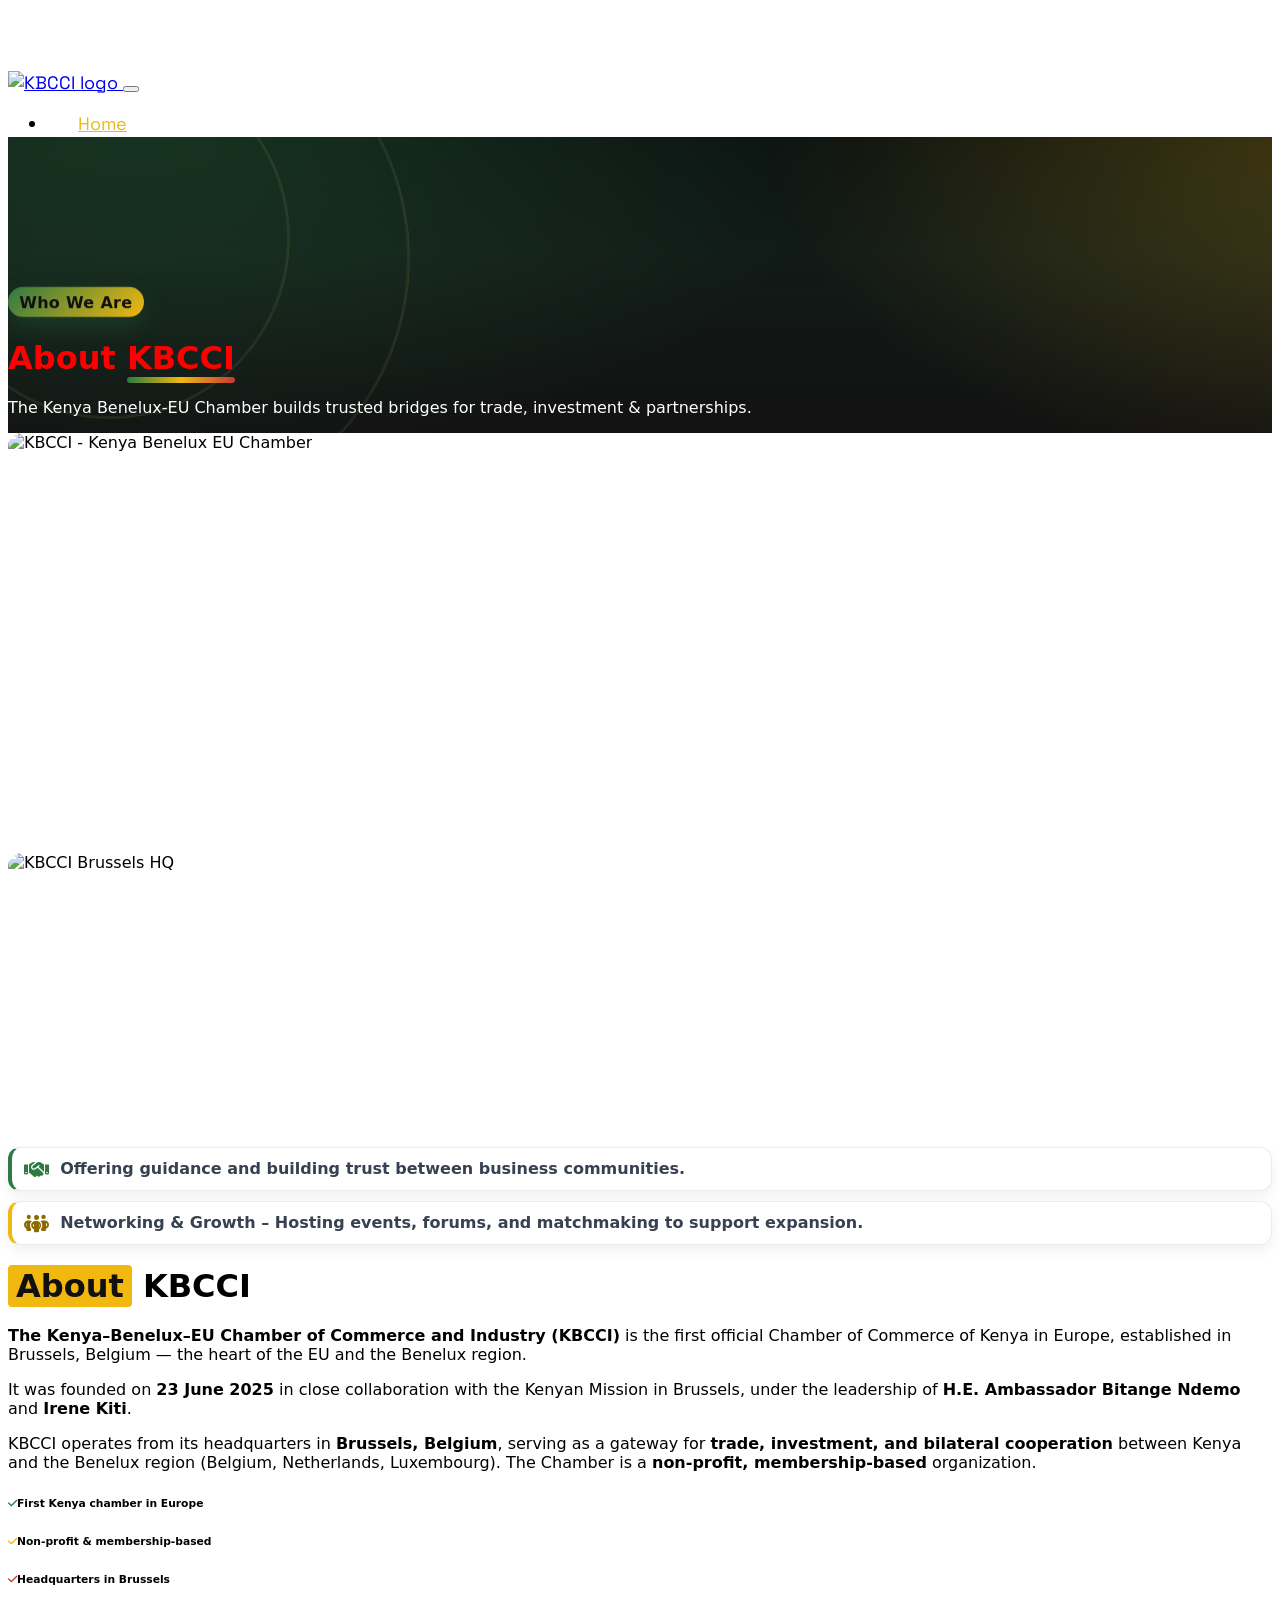
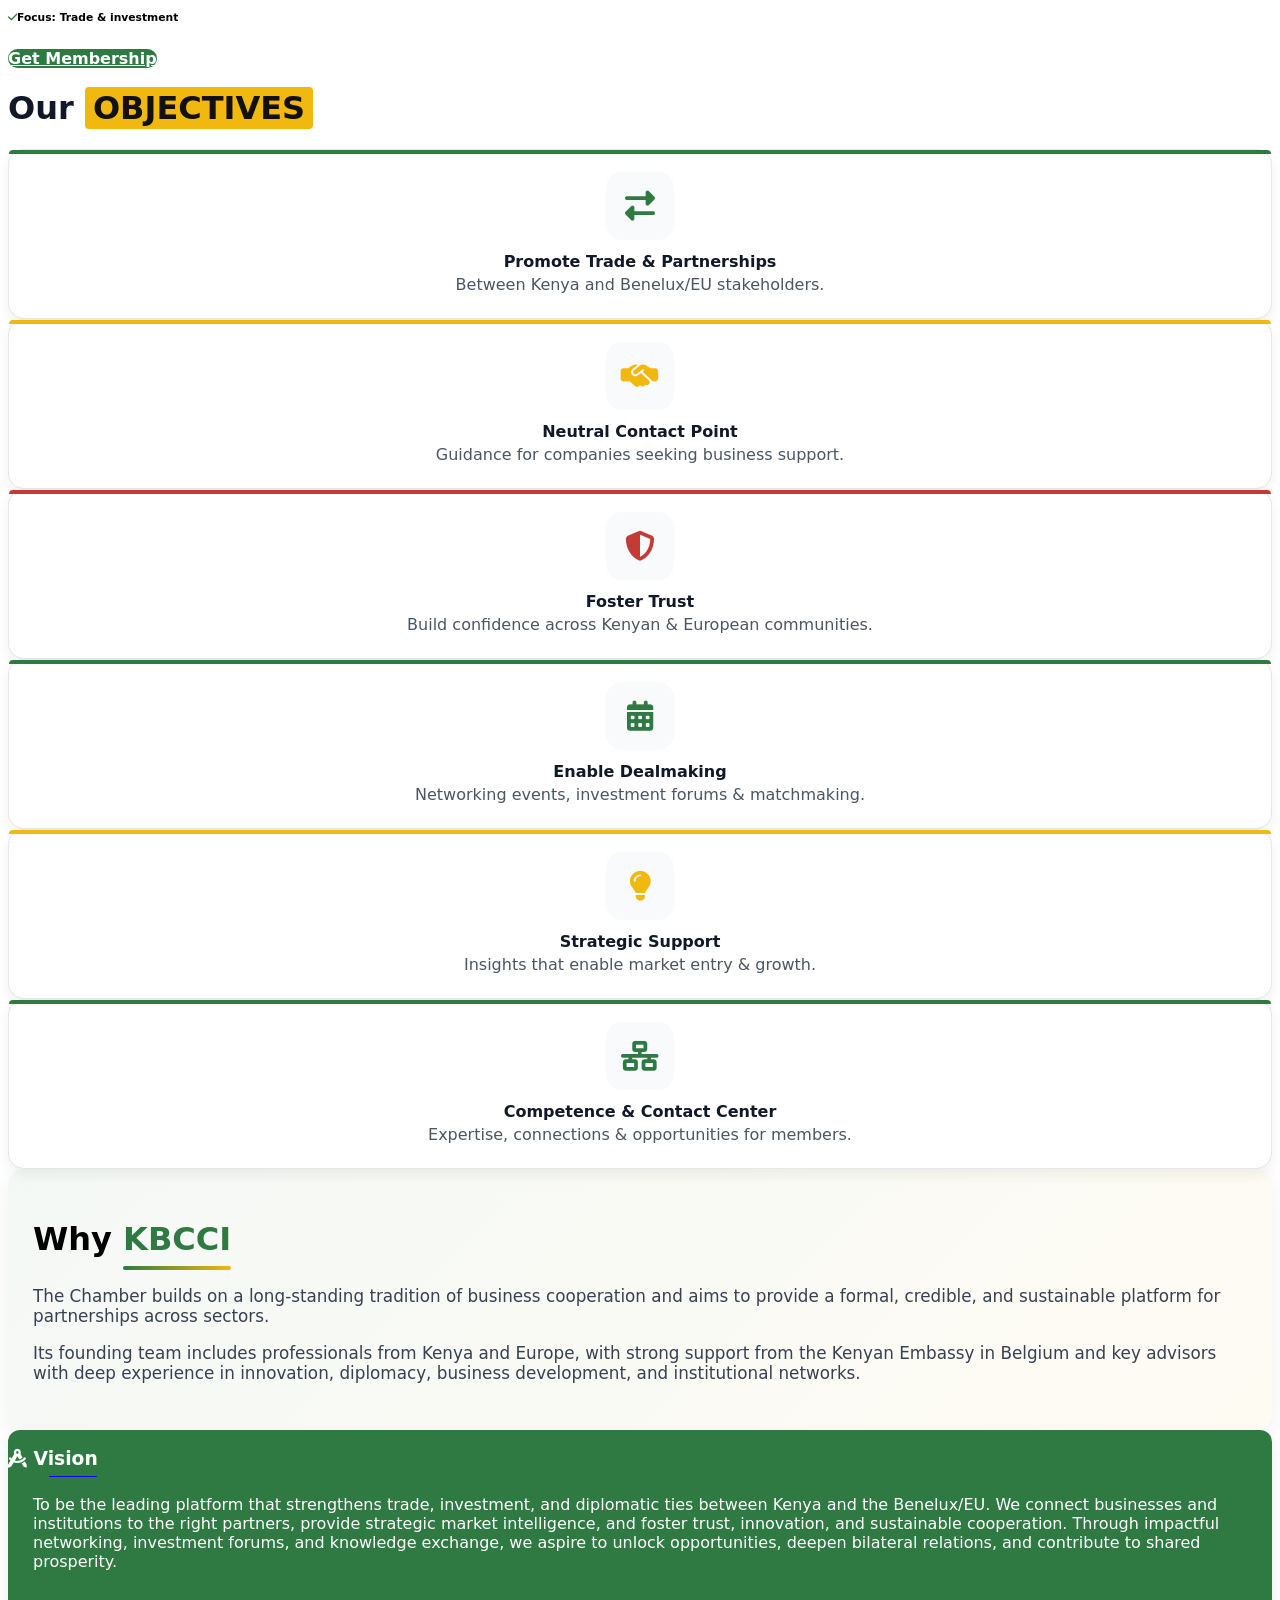
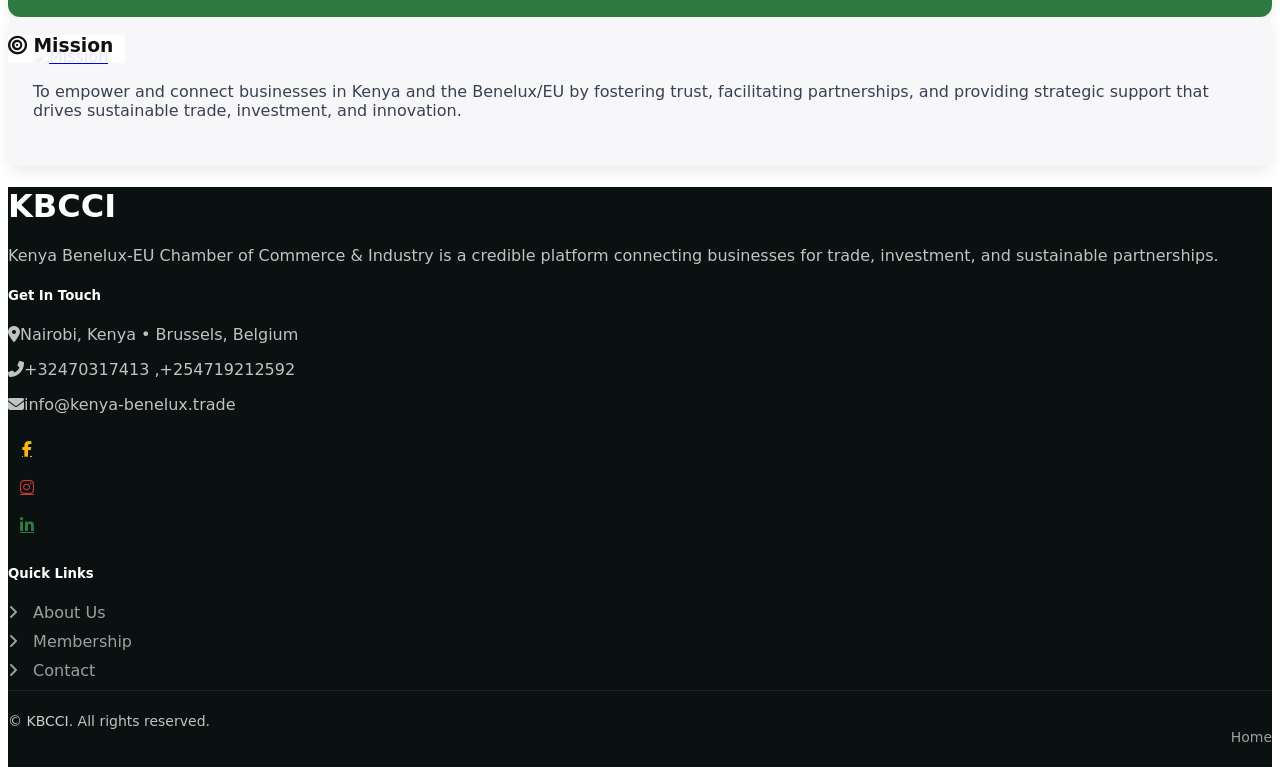
==== about.html @ 1e55bd34 "feat: adjust the images and linkedin link" ====
<!DOCTYPE html>
<html lang="en">

<head>
    <meta charset="utf-8">
<title>Kenya Benelux-EU Chamber of Commerce & Industry (KBCCI) — Connecting Kenya & Belgium for Trade, Investment & Growth</title>
    
    <meta content="width=device-width, initial-scale=1.0" name="viewport">
    <meta content="" name="keywords">
    <meta content="" name="description">

    <!-- Favicon -->
    <link href="https://fx.iguanyalabs.com/images/kbcci/logo/kbcci-logo1.png" rel="icon">

    <!-- Google Web Fonts -->
    <link rel="preconnect" href="https://fonts.googleapis.com">
    <link rel="preconnect" href="https://fonts.gstatic.com" crossorigin>
    <link href="https://fonts.googleapis.com/css2?family=Open+Sans&family=Space+Grotesk&display=swap" rel="stylesheet">

    <!-- Icon Font Stylesheet -->
    <link href="https://cdnjs.cloudflare.com/ajax/libs/font-awesome/5.10.0/css/all.min.css" rel="stylesheet">
    <link href="https://cdn.jsdelivr.net/npm/bootstrap-icons@1.4.1/font/bootstrap-icons.css" rel="stylesheet">

    <!-- Libraries Stylesheet -->
    <link href="lib/animate/animate.min.css" rel="stylesheet">
    <link href="lib/owlcarousel/assets/owl.carousel.min.css" rel="stylesheet">

    <!-- Customized Bootstrap Stylesheet -->
    <link href="css/bootstrap.min.css" rel="stylesheet">

    <!-- Template Stylesheet -->
    <link href="css/style.css" rel="stylesheet">
</head>

<body>
    <!-- Spinner Start -->
    <div id="spinner"
        class="show bg-white position-fixed translate-middle w-100 vh-100 top-50 start-50 d-flex align-items-center justify-content-center">
        <div class="spinner-grow text-primary" style="width: 3rem; height: 3rem;" role="status">
            <span class="sr-only">Loading...</span>
        </div>
    </div>
    <!-- Spinner End -->


   <!-- Navbar Start -->
<nav class="navbar navbar-expand-lg bg-white shadow-sm sticky-top">
  <div class="container">

    <!-- Logo -->
    <a class="navbar-brand" href="index.html">
      <img src="https://fx.iguanyalabs.com/images/kbcci/logo/kbcci-logo1.png" alt="KBCCI logo" class="kbcci-logo" />
    </a>

    <!-- Mobile Toggler -->
    <button 
      class="navbar-toggler ms-auto me-0" 
      type="button" 
      data-bs-toggle="collapse" 
      data-bs-target="#navbarCollapse" 
      aria-controls="navbarCollapse" 
      aria-expanded="false" 
      aria-label="Toggle navigation">
      <span class="navbar-toggler-icon"></span>
    </button>

    <!-- Nav Links -->
    <div class="collapse navbar-collapse" id="navbarCollapse">
      <ul class="navbar-nav ms-auto mb-2 mb-lg-0">
        <li class="nav-item">
          <a href="index.html" class="nav-link ">Home</a>
        </li>
        <li class="nav-item">
          <a href="about.html" class="nav-link  active ">About</a>
        </li>
        <li class="nav-item">
          <a href="membership.html" class="nav-link">Membership</a>
        </li>
       
    <li class="nav-item">
          <a href="contact.html" class="nav-link">Contact</a>
        </li>
      </ul>
    </div>
  </div>
</nav>
<!-- Navbar End -->


   <!-- Hero Start -->
<div class="container-fluid pb-5 hero-header kbcci-about-hero">
  <!-- decorative brand arcs -->
  <span class="kbcci-arc arc-1"></span>
  <span class="kbcci-arc arc-2"></span>

  <div class="container py-5">
    <div class="row g-3 align-items-center">
      <!-- Left -->
      <div class="col-lg-6 text-center text-lg-start">
        <span class="kbcci-badge animated fadeInDown">Who We Are</span>
        <h1 class="display-1 mb-2 animated slideInLeft" style="color: red;">
          About <span class="grad-underline">KBCCI</span>
        </h1>
        <p class="lead mb-0 animated fadeInUp">
          The Kenya Benelux-EU Chamber builds trusted bridges for trade, investment & partnerships.
        </p>
      </div>

      <!-- Right -->
      <div class="col-lg-6 animated slideInRight">
       
      </div>
    </div>
  </div>
</div>
<!-- Hero End -->


  <!-- About Start -->
<div class="container-fluid py-5">
  <div class="container py-5">
    <div class="row g-5">

      <!-- LEFT: image collage + two mini-cards -->
      <div class="col-lg-6">
        <div class="row about-grid">
          <!-- Tall image -->
          <div class="col-6 wow fadeIn" data-wow-delay="0.1s" data-wow-duration="0.8s">
            <div class="about-img about-img-tall" style="height:420px; border-radius:14px; overflow:hidden;">
              <img class="img-fluid" src="https://fx.iguanyalabs.com/images/kbcci/images/img10.jpeg" alt="KBCCI - Kenya Benelux EU Chamber"
                   style="width:100%; height:100%; object-fit:cover;">
            </div>
          </div>

          <!-- Logo image + two mini cards -->
          <div class="col-6 wow fadeIn" data-wow-delay="0.3s" data-wow-duration="0.8s">
            <div class="about-img" style="height:280px; border-radius:14px; overflow:hidden; margin-bottom:14px;">
              <img class="img-fluid" src="https://fx.iguanyalabs.com/images/kbcci/logo/kbcci-logo1.png" alt="KBCCI Brussels HQ"
                   style="width:100%; height:100%; object-fit:contain; background:#fff;">
            </div>

            <!-- Mini Card 1 -->
            <div class="mini-card wow fadeInUp" data-wow-delay="0.45s"
                 style="display:flex; align-items:flex-start; gap:.7rem; background:#ffffff; border:1px solid rgba(17,24,39,.08);
                        border-left:4px solid #2f7a43; border-radius:12px; padding:10px 12px; margin-bottom:10px;
                        box-shadow:0 6px 14px rgba(0,0,0,.06); transition:transform .22s ease, box-shadow .22s ease;">
              <i class="fa-solid fa-handshake" style="font-size:20px; color:#2f7a43; margin-top:2px;"></i>
              <p style="margin:0; color:#374151; font-weight:600; line-height:1.35;">
                Offering guidance and building trust between business communities.
              </p>
            </div>

            <!-- Mini Card 2 -->
            <div class="mini-card wow fadeInUp" data-wow-delay="0.55s"
                 style="display:flex; align-items:flex-start; gap:.7rem; background:#ffffff; border:1px solid rgba(17,24,39,.08);
                        border-left:4px solid #f1b810; border-radius:12px; padding:10px 12px;
                        box-shadow:0 6px 14px rgba(0,0,0,.06); transition:transform .22s ease, box-shadow .22s ease;">
              <i class="fa-solid fa-people-group" style="font-size:20px; color:#8c6a00; margin-top:2px;"></i>
              <p style="margin:0; color:#374151; font-weight:600; line-height:1.35;">
                Networking &amp; Growth – Hosting events, forums, and matchmaking to support expansion.
              </p>
            </div>

            <!-- hover lift for mini-cards -->
            <style>
              .mini-card:hover{ transform:translateY(-4px); box-shadow:0 16px 28px rgba(0,0,0,.12); }
              @media (max-width:575.98px){
                .about-img-tall{ height:360px !important; }
              }
            </style>
          </div>
        </div>
      </div>

      <!-- RIGHT: text content -->
      <div class="col-lg-6 wow fadeIn" data-wow-delay="0.5s" data-wow-duration="0.8s">
        <h1 class="mb-4" style="font-weight:800;">
          <span class="text-uppercase" style="background:#f1b810; color:#111; font-weight:800; padding:2px 8px; border-radius:4px;">About</span>
          KBCCI
        </h1>

        <p class="mb-3">
          <strong>The Kenya–Benelux–EU Chamber of Commerce and Industry (KBCCI)</strong> is the first official Chamber of Commerce of Kenya in Europe, established in Brussels, Belgium — the heart of the EU and the Benelux region.
        </p>
        <p class="mb-3">
          It was founded on <strong>23 June 2025</strong> in close collaboration with the Kenyan Mission in Brussels, under the leadership of <strong>H.E. Ambassador Bitange Ndemo</strong> and <strong>Irene Kiti</strong>.
        </p>
        <p class="mb-4">
          KBCCI operates from its headquarters in <strong>Brussels, Belgium</strong>, serving as a gateway for <strong>trade, investment, and bilateral cooperation</strong> between Kenya and the Benelux region (Belgium, Netherlands, Luxembourg). The Chamber is a <strong>non-profit, membership-based</strong> organization.
        </p>

        <!-- Checklist -->
        <div class="row g-3">
          <div class="col-sm-6">
            <h6 class="mb-3">
              <i class="fa fa-check me-2" style="color:#2f7a43;"></i>First Kenya chamber in Europe
            </h6>
            <h6 class="mb-0">
              <i class="fa fa-check me-2" style="color:#f1b810;"></i>Non-profit &amp; membership-based
            </h6>
          </div>
          <div class="col-sm-6">
            <h6 class="mb-3">
              <i class="fa fa-check me-2" style="color:#c43a34;"></i>Headquarters in Brussels
            </h6>
            <h6 class="mb-0">
              <i class="fa fa-check me-2" style="color:#2f7a43;"></i>Focus: Trade &amp; investment
            </h6>
          </div>
        </div>

        <!-- CTAs -->
        <div class="d-flex align-items-center mt-4" style="gap:.5rem;">
          <a class="btn px-4"
             style="background:#2f7a43; color:#fff; font-weight:700; border-radius:10px;"
             href="membership.html">Get Membership</a>
          
        </div>
      </div>

    </div>
  </div>
</div>
<!-- About End -->


<!-- Inline keyframe animation -->
<style>
@keyframes fadeSlideIn {
  from {opacity:0; transform:translateY(20px);}
  to {opacity:1; transform:translateY(0);}
}
</style>


   
<!-- Objectives Start -->
<div class="container-fluid py-5" style="background:#fff;">
  <div class="container py-5">
    <div class="text-center">
      <h1 class="mb-5" style="font-weight:800;color:#111827;">
        Our <span style="background:#f1b810;color:#111;padding:2px 8px;border-radius:4px;font-weight:800;text-transform:uppercase;">Objectives</span>
      </h1>
    </div>

    <div class="row g-5 align-items-stretch">

      <!-- 1 -->
      <div class="col-md-6 col-lg-4">
        <div class="obj-card" style="--accent:#2f7a43; --hover-bg:#eaf4ee; --delay:0s;">
          <div class="icon-badge"><i class="fa-solid fa-right-left"></i></div>
          <h4>Promote Trade & Partnerships</h4>
          <p>Between Kenya and Benelux/EU stakeholders.</p>
        </div>
      </div>

      <!-- 2 -->
      <div class="col-md-6 col-lg-4">
        <div class="obj-card" style="--accent:#f1b810; --hover-bg:#fff6d6; --delay:.06s;">
          <div class="icon-badge"><i class="fa-solid fa-handshake-simple"></i></div>
          <h4>Neutral Contact Point</h4>
          <p>Guidance for companies seeking business support.</p>
        </div>
      </div>

      <!-- 3 -->
      <div class="col-md-6 col-lg-4">
        <div class="obj-card" style="--accent:#c43a34; --hover-bg:#fde9e8; --delay:.12s;">
          <div class="icon-badge"><i class="fa-solid fa-shield-halved"></i></div>
          <h4>Foster Trust</h4>
          <p>Build confidence across Kenyan & European communities.</p>
        </div>
      </div>

      <!-- 4 -->
      <div class="col-md-6 col-lg-4">
        <div class="obj-card" style="--accent:#2f7a43; --hover-bg:#eaf4ee; --delay:.18s;">
          <div class="icon-badge"><i class="fa-solid fa-calendar-days"></i></div>
          <h4>Enable Dealmaking</h4>
          <p>Networking events, investment forums & matchmaking.</p>
        </div>
      </div>

      <!-- 5 -->
      <div class="col-md-6 col-lg-4">
        <div class="obj-card" style="--accent:#f1b810; --hover-bg:#fff6d6; --delay:.24s;">
          <div class="icon-badge"><i class="fa-solid fa-lightbulb"></i></div>
          <h4>Strategic Support</h4>
          <p>Insights that enable market entry & growth.</p>
        </div>
      </div>

      <!-- 6 -->
      <div class="col-md-6 col-lg-4">
        <div class="obj-card" style="--accent:#2f7a43; --hover-bg:#eaf4ee; --delay:.30s;">
          <div class="icon-badge"><i class="fa-solid fa-network-wired"></i></div>
          <h4>Competence & Contact Center</h4>
          <p>Expertise, connections & opportunities for members.</p>
        </div>
      </div>

    </div>
  </div>
</div>
<!-- Objectives End -->

<!-- Inline CSS -->
<style>
:root{ --kbcci-green:#2f7a43; --kbcci-yellow:#f1b810; --kbcci-red:#c43a34; }

.obj-card{
  position:relative; height:100%;
  background:#ffffff;
  border:1px solid rgba(17,24,39,.1);
  border-radius:16px;
  padding:22px 22px 24px;
  box-shadow:0 6px 14px rgba(0,0,0,.06);
  transition: transform .25s ease, box-shadow .25s ease, background .25s ease;
  animation: objIn .6s ease both; animation-delay: var(--delay,0s);
}

/* accent bar */
.obj-card::before{
  content:""; position:absolute; left:0; right:0; top:0; height:4px;
  background: var(--accent, var(--kbcci-green));
  border-top-left-radius:16px; border-top-right-radius:16px;
}

/* hover */
.obj-card:hover{
  transform: translateY(-6px);
  background: var(--hover-bg,#f9fafb);
  box-shadow:0 14px 28px rgba(0,0,0,.12);
}

/* icon badge */
.icon-badge{
  width:68px; height:68px; border-radius:16px; margin:0 auto 12px;
  display:flex; align-items:center; justify-content:center;
  background:#f9fafb;
  transition: transform .25s ease, background .25s ease;
}
.icon-badge i{
  font-size:30px; color: var(--accent, var(--kbcci-green));
}
.obj-card:hover .icon-badge{ transform:scale(1.1); background:#fff; }

/* text */
.obj-card h4{ font-weight:800; color:#111827; margin:.35rem 0 .25rem; text-align:center; }
.obj-card p{ color:#4b5563; margin:0; text-align:center; }

/* animations */
@keyframes objIn{ from{ opacity:0; transform: translateY(12px);} to{ opacity:1; transform:none;} }
</style>

<!-- Font Awesome -->
<link rel="stylesheet" href="https://cdnjs.cloudflare.com/ajax/libs/font-awesome/6.5.2/css/all.min.css">



   <!-- Why KBCCI / Mission • Vision • Values Start -->
<!-- Why KBCCI / Mission & Vision -->
<div class="container-fluid py-5 kbcci-services">
  <div class="container py-5">
    <div class="row g-5 align-items-center">

      <!-- LEFT: WHY KBCCI -->
      <div class="col-lg-5 wow fadeIn kbcci-why" data-wow-delay="0.1s">
        <h1 class="mb-4 about-heading">
          Why <span>KBCCI</span>
        </h1>

        <p class="about-lead mb-3">
          The Chamber builds on a long-standing tradition of business cooperation and aims to provide a formal, credible, and sustainable platform for partnerships across sectors.
        </p>
        <p class="about-lead mb-3">
          Its founding team includes professionals from Kenya and Europe, with strong support from the Kenyan Embassy in Belgium and key advisors with deep experience in innovation, diplomacy, business development, and institutional networks.
        </p>
      </div>

      <!-- RIGHT: Vision + Mission (cards keep original design/hover) -->
      <div class="col-lg-7">
        <div class="row g-0">
          <!-- Vision -->
          <div class="col-md-6 wow fadeIn" data-wow-delay="0.2s">
            <div class="service-item h-100 d-flex flex-column justify-content-center bg-primary">
              <a href="#!" class="service-img position-relative mb-4">
                <img class="img-fluid w-100" src="img/Port of Antwerp cranes aerial.jpeg" alt="Vision">
                <h3><i class="fa-solid fa-compass-drafting me-1"></i> Vision</h3>
              </a>
              <p class="mb-0">
                To be the leading platform that strengthens trade, investment, and diplomatic ties between Kenya and the Benelux/EU. 
                We connect businesses and institutions to the right partners, provide strategic market intelligence, and foster trust, innovation, and sustainable cooperation. 
                Through impactful networking, investment forums, and knowledge exchange, we aspire to unlock opportunities, deepen bilateral relations, and contribute to shared prosperity.
              </p>
            </div>
          </div>

          <!-- Mission -->
          <div class="col-md-6 wow fadeIn" data-wow-delay="0.4s">
            <div class="service-item h-100 d-flex flex-column justify-content-center bg-light">
              <a href="#!" class="service-img position-relative mb-4">
                <img class="img-fluid w-100" src="img/Port of Mombasa containers.jpeg" alt="Mission">
                <h3><i class="fa-solid fa-bullseye me-1"></i> Mission</h3>
              </a>
              <p class="mb-0">
                To empower and connect businesses in Kenya and the Benelux/EU by fostering trust, facilitating partnerships, and providing strategic support that drives sustainable trade, investment, and innovation.
              </p>
            </div>
          </div>
        </div>
      </div>

    </div>
  </div>
</div>

<!-- Why KBCCI / Mission • Vision • Values End -->


<!-- Footer Start -->
<div class="container-fluid footer pt-5 kbcci-footer"
     style="background:#0b1110; color:rgba(255,255,255,.75);">
  <div class="container py-5">
    <div class="row g-5 align-items-start">
      <!-- Brand / About -->
      <div class="col-md-6 col-lg-4 wow fadeIn" data-wow-delay="0.1s">
        <a href="index.html" class="d-inline-block mb-3 align-middle" style="text-decoration:none;">
          <h1 class="m-0 lh-1" style="color:#fff;">KBCCI</h1>
        </a>
        <p class="mb-0">
          Kenya Benelux-EU Chamber of Commerce & Industry is a credible platform connecting
          businesses for trade, investment, and sustainable partnerships.
        </p>
      </div>

      <!-- Get in touch -->
      <div class="col-md-6 col-lg-4 wow fadeIn" data-wow-delay="0.25s">
        <h5 class="mb-4 kbcci-foot-heading" style="color:#fff;">Get In Touch</h5>
        <p class="mb-2"><i class="fa fa-map-marker-alt me-3"></i>Nairobi, Kenya • Brussels, Belgium</p>
        <p class="mb-2"><i class="fa fa-phone-alt me-3"></i>+32470317413 ,+254719212592</p>
        <p class="mb-0"><i class="fa fa-envelope me-3"></i>info@kenya-benelux.trade</p>


        <div class="d-flex pt-3">
          <a class="btn btn-outline-primary btn-square border-2 me-2"
             href="https://www.facebook.com/profile.php?id=61580810310268"
             aria-label="Facebook" target="_blank" rel="noopener"
             style="border-color:rgba(241,184,16,.6);color:#f1b810;">
            <i class="fab fa-facebook-f"></i>
          </a>
          <a class="btn btn-outline-primary btn-square border-2 me-2"
             href="https://www.instagram.com/kenyabeneluxtrade/"
             aria-label="Instagram" target="_blank" rel="noopener"
             style="border-color:rgba(196,58,52,.6);color:#c43a34;">
            <i class="fab fa-instagram"></i>
          </a>
          <a class="btn btn-outline-primary btn-square border-2 me-2"
             href="https://www.linkedin.com/company/111980159/admin/dashboard/"
             aria-label="LinkedIn" target="_blank" rel="noopener"
             style="border-color:rgba(47,122,67,.6);color:#2f7a43;">
            <i class="fab fa-linkedin-in"></i>
          </a>
        </div>
      </div>

      <!-- Quick links -->
      <div class="col-md-12 col-lg-4 wow fadeIn" data-wow-delay="0.4s">
        <h5 class="mb-4 kbcci-foot-heading" style="color:#fff;">Quick Links</h5>
        <div class="d-grid" style="grid-template-columns: repeat(2,minmax(0,1fr)); gap:.25rem .75rem;">
          <a class="btn btn-link p-0 text-start"
             href="about.html"
             style="color:rgba(255,255,255,.6);text-decoration:none;">
             About Us
          </a>
          <a class="btn btn-link p-0 text-start"
             href="membership.html"
             style="color:rgba(255,255,255,.6);text-decoration:none;">
             Membership
          </a>
          <a class="btn btn-link p-0 text-start"
             href="contact.html"
             style="color:rgba(255,255,255,.6);text-decoration:none;">
             Contact
          </a>
        </div>
      </div>
    </div>
  </div>

  <!-- Bottom bar -->
  <div class="container wow fadeIn" data-wow-delay="0.1s">
    <div class="copyright" style="padding:22px 0;border-top:1px solid rgba(255,255,255,.08);font-size:14px;">
      <div class="row align-items-center">
        <div class="col-md-6 text-center text-md-start mb-3 mb-md-0">
          &copy; <a class="border-bottom" href="index.html" style="color:rgba(255,255,255,.8);text-decoration:none;border-color:rgba(241,184,16,.65);">KBCCI</a>.
          All rights reserved.
        </div>
        <div class="col-md-6 text-center text-md-end">
          <div class="footer-menu" style="display:flex;gap:12px;justify-content:center;justify-content: end;">
            <a href="index.html" style="color:rgba(255,255,255,.6);text-decoration:none;">Home</a>
          </div>
        </div>
      </div>
    </div>
  </div>
</div>
<!-- Footer End -->



    <!-- Back to Top (KBCCI Inline) -->
<a href="#!" id="backToTop" aria-label="Back to top" title="Back to top"
   style="
     position:fixed; right:18px; bottom:18px;
     width:54px; height:54px;
     border-radius:14px;
     display:flex; align-items:center; justify-content:center;
     background:linear-gradient(135deg,#2f7a43,#f1b810);
     color:#0b1110; text-decoration:none;
     box-shadow:0 12px 30px rgba(47,122,67,.35);
     z-index:1030;
     opacity:0; transform:translateY(12px) scale(.9);
     pointer-events:none;
     transition:opacity .25s ease, transform .25s ease, box-shadow .25s ease, filter .25s ease;
   ">
  <i class="bi bi-arrow-up" style="font-size:22px; line-height:1;"></i>
</a>

<script>
(function(){
  var btn = document.getElementById('backToTop');
  if(!btn) return;

  function onScroll(){
    if(window.scrollY > 300){
      btn.style.opacity = '1';
      btn.style.transform = 'translateY(0) scale(1)';
      btn.style.pointerEvents = 'auto';
      btn.style.animation = 'pulse 1.8s ease-in-out infinite';
    } else {
      btn.style.opacity = '0';
      btn.style.transform = 'translateY(12px) scale(.9)';
      btn.style.pointerEvents = 'none';
      btn.style.animation = 'none';
    }
  }

  // Pulse keyframes via JS injection
  var style = document.createElement('style');
  style.innerHTML = `
    @keyframes pulse {
      0%,100% { filter:none; }
      50% { filter:brightness(1.08); }
    }
  `;
  document.head.appendChild(style);

  window.addEventListener('scroll', onScroll, { passive:true });
  onScroll();

  btn.addEventListener('click', function(e){
    e.preventDefault();
    window.scrollTo({ top:0, behavior:'smooth' });
  });
})();
</script>



    <!-- JavaScript Libraries -->
    <script src="https://ajax.googleapis.com/ajax/libs/jquery/3.6.1/jquery.min.js"></script>
    <script src="https://cdn.jsdelivr.net/npm/bootstrap@5.0.0/dist/js/bootstrap.bundle.min.js"></script>
    <script src="lib/wow/wow.min.js"></script>
    <script src="lib/easing/easing.min.js"></script>
    <script src="lib/waypoints/waypoints.min.js"></script>
    <script src="lib/owlcarousel/owl.carousel.min.js"></script>

    <!-- Javascript -->
    <script src="js/main.js"></script>
</body>

</html>
---- css/style.css ----
/********** Template CSS **********/

/*** Spinner ***/
#spinner {
  opacity: 0;
  visibility: hidden;
  transition:
    opacity 0.5s ease-out,
    visibility 0s linear 0.5s;
  z-index: 99999;
}

#spinner.show {
  transition:
    opacity 0.5s ease-out,
    visibility 0s linear 0s;
  visibility: visible;
  opacity: 1;
}

.back-to-top {
  position: fixed;
  display: none;
  right: 45px;
  bottom: 45px;
  z-index: 99;
}

/*** Button ***/
.btn {
  transition: 0.5s;
}

.btn-square {
  width: 38px;
  height: 38px;
}

.btn-sm-square {
  width: 32px;
  height: 32px;
}

.btn-lg-square {
  width: 48px;
  height: 48px;
}

.btn-square,
.btn-sm-square,
.btn-lg-square {
  padding: 0;
  display: flex;
  align-items: center;
  justify-content: center;
  font-weight: normal;
}

/*** Navbar ***/
.sticky-top {
  top: -150px;
  transition: 0.5s;
}

.navbar {
  padding: 15px 0;
  font-family: "Space Grotesk", sans-serif;
  font-size: 18px;
}

.navbar .navbar-nav .nav-link {
  margin-left: 30px;
  padding: 0;
  outline: none;
  color: #f1b810;
}

.navbar .navbar-nav .nav-link:hover,
.navbar .navbar-nav .nav-link.active {
  color: #2f7a43;
}

.navbar .dropdown-toggle::after {
  border: none;
  content: "\f107";
  font-family: "Font Awesome 5 Free";
  font-weight: 900;
  vertical-align: middle;
  margin-left: 8px;
}

.navbar .dropdown-menu .dropdown-item:hover,
.navbar .dropdown-menu .dropdown-item.active {
  color: var(--bs-white);
  background: var(--bs-primary);
}

@media (max-width: 991.98px) {
  .navbar .navbar-nav .nav-link {
    margin-left: 0;
    padding: 10px 0;
  }
}

@media (min-width: 992px) {
  .navbar .nav-item .dropdown-menu {
    display: block;
    border: none;
    margin-top: 0;
    top: 150%;
    opacity: 0;
    visibility: hidden;
    transition: 0.5s;
  }

  .navbar .nav-item:hover .dropdown-menu {
    top: 100%;
    visibility: visible;
    transition: 0.5s;
    opacity: 1;
  }
}

/* ===== Brand tokens from logo ===== */
:root {
  --kbcci-black: #17191c;
  --kbcci-red: #c43a34;
  --kbcci-green: #2f7a43;
  --kbcci-yellow: #f1b810;
  --white: #ffffff;
  --ink: #0f172a;
}

html,
body {
  font-family:
    "Montserrat",
    system-ui,
    -apple-system,
    Segoe UI,
    Roboto,
    Arial,
    sans-serif;
}

/* quick brand text helpers */
.t-primary {
  color: #c43a34;
} /* keep Bootstrap primary feel if used */
.t-yellow {
  color: var(--kbcci-yellow);
}
.t-green {
  color: var(--kbcci-green);
}
.t-red {
  color: var(--kbcci-red);
}

/* ===== Hero base (layout preserved) ===== */
.hero-header {
  margin-top: -100px;
  padding-top: 150px;
  background: url(../img/hero-bg.jpg) top center no-repeat;
  background-size: cover;
  position: relative;
  overflow: hidden;
}

/* Theme: brand wash */
.hero--kbcci {
  background:
    radial-gradient(
      70% 55% at 15% 10%,
      rgba(241, 184, 16, 0.15),
      transparent 60%
    ),
    radial-gradient(
      60% 60% at 80% 25%,
      rgba(196, 58, 52, 0.12),
      transparent 60%
    ),
    radial-gradient(
      65% 60% at 70% 80%,
      rgba(47, 122, 67, 0.12),
      transparent 60%
    ),
    var(--kbcci-black) !important;
  background-image: none !important;
}
.hero--kbcci::after {
  content: "";
  position: absolute;
  inset: 0;
  pointer-events: none;
  background: linear-gradient(180deg, rgba(0, 0, 0, 0.14), rgba(0, 0, 0, 0.1));
  z-index: 0;
}

/* Logo lockup */
.kbcci-lockup {
  display: flex;
  align-items: center;
  gap: 12px;
  margin-bottom: 8px;
  color: #e6e9ee;
}
.kbcci-logo {
  width: 120px;
  height: auto;
}
.kbcci-name {
  font-weight: 600;
  font-size: 1rem;
  opacity: 0.9;
}

/* Brand arc with nodes (subtle, behind content) */
.kbcci-arc {
  position: absolute;
  left: -120px;
  top: -80px;
  width: 560px;
  height: 560px;
  z-index: 0;
  opacity: 0.25;
}
.kbcci-arc::before {
  content: "";
  position: absolute;
  inset: 0;
  border: 2px solid rgba(255, 255, 255, 0.18);
  border-radius: 50%;
  transform: rotate(18deg);
}
.node {
  position: absolute;
  width: 22px;
  height: 22px;
  border-radius: 6px;
  transform: rotate(30deg);
  box-shadow: 0 4px 16px rgba(0, 0, 0, 0.2);
}
.node--red {
  background: var(--kbcci-red);
  top: 18%;
  left: 36%;
  animation: floatN 8s ease-in-out infinite;
}
.node--green {
  background: var(--kbcci-green);
  top: 58%;
  left: 14%;
  animation: floatN 10s ease-in-out infinite 0.2s;
}
.node--yellow {
  background: var(--kbcci-yellow);
  top: 8%;
  left: 68%;
  animation: floatN 12s ease-in-out infinite 0.4s;
}
@keyframes floatN {
  0% {
    transform: translateY(0) rotate(30deg);
  }
  100% {
    transform: translateY(-10px) rotate(36deg);
  }
}

/* Headline + sub */
.kbcci-title {
  letter-spacing: -0.02em;
  line-height: 1.05;
  color: #fff;
}
.kbcci-sub {
  color: #e8ecf3;
  max-width: 54ch;
  margin-bottom: 14px;
}

/* CTAs */
.btn-cta {
  display: inline-flex;
  align-items: center;
  gap: 0.55rem;
  padding: 12px 16px;
  border-radius: 14px;
  font-weight: 700;
  text-decoration: none;
  transition:
    transform 0.18s ease,
    box-shadow 0.18s ease,
    background 0.18s ease,
    color 0.18s ease;
}
.btn-cta--primary {
  background: linear-gradient(90deg, var(--kbcci-green), var(--kbcci-yellow));
  color: #19212b;
  border: 0;
  box-shadow: 0 12px 28px rgba(47, 122, 67, 0.28);
}
.btn-cta--primary:hover {
  transform: translateY(-2px);
  box-shadow: 0 16px 34px rgba(47, 122, 67, 0.34);
}
.btn-cta--ghost {
  background: rgba(255, 255, 255, 0.06);
  color: #fff;
  border: 1px solid rgba(255, 255, 255, 0.5);
  backdrop-filter: blur(4px);
}
.btn-cta--ghost:hover {
  transform: translateY(-2px);
  box-shadow: 0 12px 24px rgba(0, 0, 0, 0.18);
}

/* ===== Carousel (kept tight) ===== */
.hero-header .header-carousel {
  padding: 0 !important;
  z-index: 1;
}
.hero-header .header-carousel::before {
  content: none !important;
}
.hero-header .header-carousel .item {
  position: relative;
  overflow: hidden;
  border-radius: 14px;
}
.hero-header .header-carousel .item img {
  display: block;
  width: 100%;
  height: 600px;
  border-radius: 14px;
  object-fit: cover;
}
.hero-header .header-carousel .item::after {
  content: "";
  position: absolute;
  inset: 0;
  background: linear-gradient(180deg, rgba(0, 0, 0, 0.18), rgba(0, 0, 0, 0.55));
  z-index: 1;
  pointer-events: none;
}
/* Caption */
.hero-header .header-carousel .caption {
  position: absolute;
  left: 50%;
  top: 50%;
  transform: translate(-50%, calc(-50% + 8px));
  width: min(92%, 680px);
  text-align: center;
  color: #fff;
  padding: 16px 18px;
  border-radius: 14px;
  background: rgba(23, 25, 28, 0.5);
  border: 1px solid rgba(255, 255, 255, 0.22);
  backdrop-filter: blur(8px);
  line-height: 1.3;
  opacity: 0;
  z-index: 2;
  transition:
    opacity 0.45s ease,
    transform 0.45s ease;
}
.hero-header .header-carousel .owl-item.active .caption {
  opacity: 1;
  transform: translate(-50%, -50%);
  transition-delay: 0.1s;
}
.hero-header .header-carousel .caption .kicker {
  display: inline-block;
  font-size: 0.82rem;
  font-weight: 600;
  opacity: 0.95;
  margin-bottom: 6px;
}
.hero-header .header-carousel .caption .title {
  font-size: clamp(1.05rem, 2.6vw, 1.45rem);
  font-weight: 800;
  margin: 0 0 6px;
}
.hero-header .header-carousel .caption .meta {
  font-size: clamp(0.92rem, 1.6vw, 1rem);
  opacity: 0.95;
  margin: 0;
}
.hero-header .header-carousel .caption .btn-mini {
  display: inline-block;
  margin-top: 10px;
  padding: 10px 12px;
  font-size: 0.86rem;
  font-weight: 700;
  color: #0f172a;
  text-decoration: none;
  border-radius: 10px;
  background: linear-gradient(90deg, var(--kbcci-green), var(--kbcci-yellow));
  box-shadow: 0 8px 18px rgba(0, 0, 0, 0.18);
}
.hero-header .header-carousel .caption .btn-mini:hover {
  transform: translateY(-1px);
}

/* Dots */
.hero-header .owl-dots {
  position: absolute;
  top: 50%;
  right: 12px;
  transform: translateY(-50%);
  display: flex;
  flex-direction: column;
  gap: 8px;
}
.hero-header .owl-dot {
  width: 10px;
  height: 10px;
  border-radius: 999px;
  border: 2px solid #fff;
  background: transparent;
}
.hero-header .owl-dot.active {
  background: #fff;
  height: 18px;
}

/* Reveal */
.fade-up {
  opacity: 0;
  transform: translateY(10px);
  transition:
    opacity 0.5s ease,
    transform 0.5s ease;
}
.fade-up.in {
  opacity: 1;
  transform: none;
}

/* Feature pills */
.feature-pill {
  padding: 10px 14px;
  border-radius: 999px;
  background: rgba(255, 255, 255, 0.9);
  border: 1px solid rgba(17, 24, 39, 0.08);
  box-shadow: 0 10px 28px rgba(17, 24, 39, 0.08);
}

/* Headline last-word fade swap */
.swap-words {
  display: inline-block;
  background: linear-gradient(
    90deg,
    var(--kbcci-green),
    var(--kbcci-yellow) 60%,
    var(--kbcci-red)
  );
  -webkit-background-clip: text;
  background-clip: text;
  color: transparent;
  font-weight: 800;
  white-space: nowrap;
  transition:
    opacity 0.35s ease,
    transform 0.35s ease;
  opacity: 1;
  transform: translateY(0);
}
.swap-words.is-out {
  opacity: 0;
  transform: translateY(6px);
}

/* Responsive */
@media (max-width: 575.98px) {
  .hero-header {
    padding-top: 120px;
  }
  .kbcci-name {
    display: none;
  } /* keep things clean on small screens */
  .hero-header .header-carousel .caption {
    width: min(94%, 520px);
    padding: 12px 14px;
  }
}

/* ===== KBCCI palette ===== */
:root {
  --kbcci-red: #c43a34;
  --kbcci-green: #2f7a43;
  --kbcci-yellow: #f1b810;
  --ink: #111827;
}
/* ===== KBCCI palette ===== */
:root {
  --kbcci-red: #c43a34;
  --kbcci-green: #2f7a43;
  --kbcci-yellow: #f1b810;
  --ink: #111827;
}

/* Section background (keeps layout) */
.about-section {
  background: #f9fafb;
}

/* Heading underline animation */
.about-heading {
  font-weight: 800;
  line-height: 1.1;
}
.about-heading span {
  position: relative;
  display: inline-block;
  padding-bottom: 6px;
}
.about-heading span::after {
  content: "";
  position: absolute;
  left: 0;
  bottom: 0;
  height: 4px;
  width: 100%;
  border-radius: 2px;
  background: linear-gradient(
    90deg,
    var(--kbcci-green),
    var(--kbcci-yellow),
    var(--kbcci-red)
  );
  transform-origin: left;
  transform: scaleX(0);
  animation: aboutUnderline 0.8s ease forwards 0.2s;
}
@keyframes aboutUnderline {
  to {
    transform: scaleX(1);
  }
}
.about-lead {
  color: #4b5563;
}

/* Image cards (no layout change; just polish) */
.about-img-card {
  position: relative;
  border-radius: 14px;
  overflow: hidden;
  height: 260px;
  box-shadow: 0 10px 24px rgba(0, 0, 0, 0.1);
}
.about-img-card img {
  width: 100%;
  height: 100%;
  object-fit: cover;
  transition: transform 0.5s ease;
}
.about-img-card:hover img {
  transform: scale(1.05);
}

/* Make the second image taller only */
.about-img-card.about-img-tall {
  height: 340px;
}

/* Branded ribbon replacing old blue bar */
.about-ribbon {
  height: calc(100% - 340px - 0.75rem); /* subtract tall image height + gap */
  min-height: 78px;
  display: flex;
  align-items: center;
  justify-content: center;
  border-radius: 12px;
  background: linear-gradient(
    135deg,
    var(--kbcci-green),
    var(--kbcci-yellow),
    var(--kbcci-red)
  );
  color: #0f172a;
  font-weight: 800;
  box-shadow: 0 8px 18px rgba(0, 0, 0, 0.08);
}

/* Feature cards with icons */
.feature-card {
  background: #f7f7fa;
  border: 1px solid rgba(17, 24, 39, 0.06);
  border-radius: 14px;
  padding: 20px;
  height: 100%;
  box-shadow: 0 6px 18px rgba(0, 0, 0, 0.06);
  transition:
    transform 0.25s ease,
    box-shadow 0.25s ease;
  text-align: left;
}
.feature-card i {
  width: 42px;
  height: 42px;
  min-width: 42px;
  display: inline-flex;
  align-items: center;
  justify-content: center;
  border-radius: 12px;
  margin-bottom: 12px;
  font-size: 1.2rem;
  color: #fff;
  background: linear-gradient(135deg, var(--kbcci-green), var(--kbcci-yellow));
  box-shadow: 0 6px 16px rgba(47, 122, 67, 0.25);
}
.feature-card h6 {
  margin: 0 0 6px;
  font-weight: 700;
  color: var(--ink);
}
.feature-card p {
  margin: 0;
  color: #6b7280;
  font-size: 0.95rem;
}
.feature-card:hover {
  transform: translateY(-6px);
  box-shadow: 0 14px 28px rgba(0, 0, 0, 0.14);
}

/* CTAs (match hero) */
.btn-cta {
  display: inline-flex;
  align-items: center;
  gap: 0.5rem;
  padding: 12px 16px;
  border-radius: 12px;
  font-weight: 800;
  text-decoration: none;
  transition:
    transform 0.18s ease,
    box-shadow 0.18s ease,
    background 0.18s ease,
    color 0.18s ease;
}
.btn-cta--primary {
  background: linear-gradient(90deg, var(--kbcci-green), var(--kbcci-yellow));
  color: #111;
  box-shadow: 0 12px 28px rgba(47, 122, 67, 0.22);
}
.btn-cta--primary:hover {
  transform: translateY(-2px);
  box-shadow: 0 16px 34px rgba(47, 122, 67, 0.3);
}
.btn-cta--ghost {
  border: 2px solid var(--kbcci-green);
  color: var(--kbcci-green);
  background: transparent;
}
.btn-cta--ghost:hover {
  background: var(--kbcci-green);
  color: #fff;
}
.btn-cta--soft {
  background: #f3f4f6;
  color: #111;
  border: 1px solid rgba(17, 24, 39, 0.08);
}
.btn-cta--soft:hover {
  background: #e5e7eb;
}

/* Connected card */
.connect-card {
  background: #fff;
  border-radius: 14px;
  padding: 14px 16px;
  box-shadow: 0 8px 22px rgba(0, 0, 0, 0.08);
  border: 1px solid rgba(17, 24, 39, 0.06);
}
.connect-card i {
  color: var(--kbcci-yellow);
}

/* ===== KBCCI About: force-compact top spacing (no layout changes) ===== */

/* 1) Kill the big top padding this section inherits from py-5 */
.about-section {
  padding-top: 0 !important; /* overrides py-5 top padding */
}

/* 2) Top-align the two main columns (stop vertical centering gap) */
.about-section .row.g-5.align-items-center {
  align-items: flex-start !important;
}

/* 3) Tighten ONLY this row’s vertical gutter (Bootstrap g-5 = 3rem) */
.about-section .row.g-5 {
  --bs-gutter-y: 0.5rem !important; /* was ~3rem */
}

/* 4) Remove any accidental top margin from the left column’s inner grid */
.about-section .col-lg-6:first-child > .row {
  margin-top: 0 !important;
  --bs-gutter-y: 0.5rem !important; /* inner two-image grid spacing tighter */
}

/* 5) Ensure image cards sit flush at the top */
.about-section .about-img-card {
  margin-top: 0 !important;
}

/* 6) Animate.css / WOW sometimes adds spacing side-effects; keep it tight */
.about-section .wow {
  margin-top: 0 !important;
}

/* Optional: compact the space above if needed */
.about-section {
  padding-top: 2.5rem;
}
.about-section .row.g-5.align-items-center {
  align-items: flex-start;
}
.about-section .row.g-5 {
  --bs-gutter-y: 1rem;
}

/* Feature cards (off-white; icon + hover) */
.feature-card {
  background: #f7f7fa;
  border: 1px solid rgba(17, 24, 39, 0.06);
  border-radius: 14px;
  padding: 18px;
  height: 100%;
  box-shadow: 0 6px 18px rgba(0, 0, 0, 0.06);
  transition:
    transform 0.25s ease,
    box-shadow 0.25s ease;
}
.feature-card i {
  width: 38px;
  height: 38px;
  min-width: 38px;
  display: inline-flex;
  align-items: center;
  justify-content: center;
  border-radius: 10px;
  margin-bottom: 10px;
  color: #fff;
  background: linear-gradient(135deg, var(--kbcci-green), var(--kbcci-yellow));
  box-shadow: 0 6px 16px rgba(47, 122, 67, 0.25);
  font-size: 1.05rem;
}
.feature-card h6 {
  margin: 0 0 6px;
  font-weight: 700;
  color: var(--ink);
}
.feature-card p {
  margin: 0;
  color: #6b7280;
  font-size: 0.95rem;
}
.feature-card:hover {
  transform: translateY(-6px);
  box-shadow: 0 14px 28px rgba(0, 0, 0, 0.14);
}

/* CTAs (match hero style) */
.btn-cta {
  display: inline-flex;
  align-items: center;
  gap: 0.5rem;
  padding: 12px 16px;
  border-radius: 12px;
  font-weight: 800;
  text-decoration: none;
  transition:
    transform 0.18s ease,
    box-shadow 0.18s ease,
    background 0.18s ease,
    color 0.18s ease;
}
.btn-cta--primary {
  background: linear-gradient(90deg, var(--kbcci-green), var(--kbcci-yellow));
  color: #111;
  box-shadow: 0 12px 28px rgba(47, 122, 67, 0.22);
}
.btn-cta--primary:hover {
  transform: translateY(-2px);
  box-shadow: 0 16px 34px rgba(47, 122, 67, 0.3);
}
.btn-cta--ghost {
  border: 2px solid var(--kbcci-green);
  color: var(--kbcci-green);
  background: transparent;
}
.btn-cta--ghost:hover {
  background: var(--kbcci-green);
  color: #fff;
}
.btn-cta--soft {
  background: #f3f4f6;
  color: #111;
  border: 1px solid rgba(17, 24, 39, 0.08);
}
.btn-cta--soft:hover {
  background: #e5e7eb;
}

/* Connected card */
.connect-card {
  background: #fff;
  border-radius: 14px;
  padding: 14px 16px;
  box-shadow: 0 8px 22px rgba(0, 0, 0, 0.08);
  border: 1px solid rgba(17, 24, 39, 0.06);
}
.connect-card i {
  color: var(--kbcci-yellow);
}

/* WOW/animate perf */
.about-section .wow {
  will-change: transform, opacity;
}

/* Small screens */
@media (max-width: 575.98px) {
  .about-img-card {
    height: 220px;
  }
  .about-ribbon {
    min-height: 64px;
  }
}

/* ===== KBCCI Brand Palette ===== */
:root {
  --kbcci-green: #2f7a43;
  --kbcci-yellow: #f1b810;
  --kbcci-red: #c43a34;
}

/*** Service (branded) ***/
.service-item {
  position: relative;
  padding: 30px 25px;
  transition: 0.5s;
  border-radius: 12px;
  box-shadow: 0 6px 14px rgba(0, 0, 0, 0.08);
}

/* Primary (green) tile */
.service-item.bg-primary {
  background: var(--kbcci-green) !important;
}
.service-item.bg-primary p {
  color: #fff;
  transition: 0.5s;
}
.service-item.bg-primary:hover {
  background: linear-gradient(
    90deg,
    var(--kbcci-green),
    var(--kbcci-yellow)
  ) !important;
}
.service-item.bg-primary:hover p {
  color: #111;
}

/* Light tile */
.service-item.bg-light {
  background: #f7f7fa !important;
}
.service-item.bg-light p {
  color: #374151;
  transition: 0.5s;
}
.service-item.bg-light:hover {
  background: linear-gradient(
    90deg,
    var(--kbcci-yellow),
    var(--kbcci-red)
  ) !important;
}
.service-item.bg-light:hover p {
  color: #111;
}

/* Headings overlay in image */
.service-item .service-img h3 {
  position: absolute;
  top: 0;
  left: 0;
  padding: 0 12px 7px 0;
  font-weight: 700;
}
.service-item.bg-primary .service-img h3 {
  background: var(--kbcci-green);
  color: #fff;
  transition: 0.5s;
}
.service-item.bg-primary:hover .service-img h3 {
  background: rgba(255, 255, 255, 0.9);
  color: #111;
}
.service-item.bg-light .service-img h3 {
  background: rgba(255, 255, 255, 0.9);
  color: #111;
  transition: 0.5s;
}
.service-item.bg-light:hover .service-img h3 {
  background: var(--kbcci-red);
  color: #fff;
}

/* Image hover zoom */
.service-img {
  overflow: hidden;
  border-radius: 12px;
}
.service-img img {
  transition: transform 0.6s ease;
}
.service-img:hover img {
  transform: scale(1.06);
}

/* Hover lift */
.service-item:hover {
  transform: translateY(-6px);
  box-shadow: 0 14px 28px rgba(0, 0, 0, 0.18);
}
/* Left column styling */
.kbcci-why {
  background: linear-gradient(
    135deg,
    rgba(47, 122, 67, 0.05),
    rgba(241, 184, 16, 0.05)
  );
  padding: 30px 25px;
  border-radius: 16px;
  box-shadow: 0 8px 22px rgba(0, 0, 0, 0.06);
}

/* Heading with underline accent */
.kbcci-why .about-heading {
  font-weight: 800;
  line-height: 1.2;
  position: relative;
}
.kbcci-why .about-heading span {
  color: var(--kbcci-green);
  position: relative;
}
.kbcci-why .about-heading span::after {
  content: "";
  position: absolute;
  bottom: -6px;
  left: 0;
  width: 100%;
  height: 4px;
  background: linear-gradient(90deg, var(--kbcci-green), var(--kbcci-yellow));
  border-radius: 2px;
}

/* Paragraph */
.kbcci-why .about-lead {
  color: #374151;
  font-size: 1.05rem;
}

/* Bullet list */
.kbcci-why .why-list li {
  display: flex;
  align-items: center;
  gap: 0.6rem;
  margin: 0.5rem 0;
  color: #111827;
  font-weight: 600;
}
.kbcci-why .why-list i {
  width: 28px;
  height: 28px;
  border-radius: 50%;
  display: flex;
  align-items: center;
  justify-content: center;
  color: #fff;
  background: linear-gradient(135deg, var(--kbcci-green), var(--kbcci-yellow));
  box-shadow: 0 4px 12px rgba(47, 122, 67, 0.25);
  font-size: 0.85rem;
}

/* ===== KBCCI tokens ===== */
:root {
  --kbcci-green: #2f7a43;
  --kbcci-yellow: #f1b810;
  --kbcci-red: #c43a34;
  --ink: #0f172a;
}

/* ===== About Hero (scoped) ===== */
.kbcci-about-hero {
  position: relative;
  margin-top: -100px; /* keep your original offset behavior */
  padding-top: 150px; /* keep vertical rhythm */
  color: #fff;
  overflow: hidden;

  /* layered brand background that pops but stays clean */
  background:
    radial-gradient(
      1200px 600px at 10% -10%,
      rgba(47, 122, 67, 0.35),
      transparent 60%
    ),
    radial-gradient(
      900px 500px at 110% 0%,
      rgba(241, 184, 16, 0.25),
      transparent 70%
    ),
    linear-gradient(180deg, #0b1110, #111a17 40%, #121212 100%);
}

/* decorative brand arcs (non-blocking) */
.kbcci-about-hero .kbcci-arc {
  position: absolute;
  pointer-events: none;
  opacity: 0.35;
  filter: blur(0.2px);
  border: 1px solid rgba(241, 184, 16, 0.35);
  border-radius: 999px;
  animation: arcFloat 18s linear infinite;
}
.kbcci-about-hero .arc-1 {
  width: 520px;
  height: 520px;
  top: -140px;
  right: -120px;
}
.kbcci-about-hero .arc-2 {
  width: 360px;
  height: 360px;
  bottom: -120px;
  left: -80px;
  animation-duration: 22s;
}
@keyframes arcFloat {
  0% {
    transform: rotate(0deg) translateZ(0);
  }
  100% {
    transform: rotate(360deg) translateZ(0);
  }
}

/* small brand badge */
.kbcci-about-hero .kbcci-badge {
  display: inline-block;
  padding: 0.35rem 0.7rem;
  border-radius: 999px;
  font-weight: 800;
  letter-spacing: 0.3px;
  color: #111;
  background: linear-gradient(135deg, var(--kbcci-green), var(--kbcci-yellow));
  box-shadow: 0 10px 24px rgba(47, 122, 67, 0.25);
}

/* headline underline accent */
.kbcci-about-hero .grad-underline {
  position: relative;
  display: inline-block;
}
.kbcci-about-hero .grad-underline::after {
  content: "";
  position: absolute;
  left: 0;
  bottom: -6px;
  height: 6px;
  width: 100%;
  background: linear-gradient(
    90deg,
    var(--kbcci-green),
    var(--kbcci-yellow),
    var(--kbcci-red)
  );
  border-radius: 4px;
  transform: scaleX(0);
  transform-origin: left;
  animation: underlineIn 0.8s ease forwards 0.35s;
}
@keyframes underlineIn {
  to {
    transform: scaleX(1);
  }
}

/* breadcrumb styling (brand + high contrast on dark bg) */
.kbcci-breadcrumb {
  --sep: rgba(255, 255, 255, 0.55);
}
.kbcci-breadcrumb .breadcrumb-item + .breadcrumb-item::before {
  color: var(--sep);
}
.kbcci-breadcrumb .crumb-link {
  color: rgba(255, 255, 255, 0.85);
  text-decoration: none;
  border-bottom: 2px solid transparent;
  padding-bottom: 2px;
  transition:
    color 0.2s ease,
    border-color 0.2s ease;
}
.kbcci-breadcrumb .crumb-link:hover {
  color: #fff;
  border-color: var(--kbcci-yellow);
}
.kbcci-breadcrumb .active {
  color: rgba(255, 255, 255, 0.65);
}

/* subtle motion guardrails */
.kbcci-about-hero .animated {
  will-change: transform, opacity;
}

/* responsive tweaks */
@media (max-width: 991.98px) {
  .kbcci-about-hero {
    padding-top: 140px;
  }
}
@media (max-width: 575.98px) {
  .kbcci-about-hero {
    padding-top: 120px;
  }
  .kbcci-about-hero .display-1 {
    font-size: 3rem;
  }
}

/*** Our Team ***/
.team-item img {
  transition: 0.5s;
}

.team-item:hover img {
  transform: scale(1.2);
}

.team-overlay {
  position: absolute;
  padding: 30px;
  width: 100%;
  height: 100%;
  top: 0;
  left: 0;
  display: flex;
  flex-direction: column;
  align-items: flex-start;
  justify-content: flex-end;
  background: linear-gradient(rgba(255, 255, 255, 0.1) 50%, var(--bs-dark));
  z-index: 1;
}

.team-overlay small {
  display: inline-block;
  padding: 3px 15px;
  color: var(--bs-white);
  background: var(--bs-primary);
}

/* KBCCI palette */
:root {
  --kbcci-green: #2f7a43;
  --kbcci-yellow: #f1b810;
  --kbcci-red: #c43a34;
}

/* 1) Section goes white (no dark overlay) */
.kbcci-events {
  background: #fff;
}

/* 2) Keep the left color bar effect, but brand + soften it on white */
.kbcci-events .testimonial-img {
  position: relative;
  padding: 36px 0 36px 84px; /* slightly tighter than 45/90 to reduce visual skew */
}
.kbcci-events .testimonial-img::before {
  content: "";
  position: absolute;
  inset: 0 auto 0 0;
  width: calc(50% + 42px);
  background: linear-gradient(
    135deg,
    rgba(47, 122, 67, 0.1),
    rgba(241, 184, 16, 0.1)
  ); /* soft brand tint */
  z-index: -1;
  border-radius: 8px;
}

/* 3) FIX: image distortion — ensure natural aspect ratio */
.kbcci-events .testimonial-img img {
  display: block;
  width: 100%;
  height: auto; /* critical: no forced height */
  max-width: 100%;
  border-radius: 12px;
}

/* 4) Coming soon badge */
.kbcci-events .badge-soon {
  position: absolute;
  top: 12px;
  right: 12px;
  background: linear-gradient(135deg, var(--kbcci-green), var(--kbcci-yellow));
  color: #111;
  font-weight: 800;
  font-size: 0.8rem;
  padding: 0.35rem 0.6rem;
  border-radius: 10px;
  box-shadow: 0 8px 18px rgba(0, 0, 0, 0.12);
}

/* 5) Text colors for white section (readable, premium) */
.kbcci-events .testimonial-text h3 {
  color: #111827;
  font-weight: 800;
}
.kbcci-events .testimonial-text p {
  color: #4b5563;
}
.kbcci-events .testimonial-text h5 {
  color: #111827;
  position: relative;
  padding-left: 45px;
}
.kbcci-events .testimonial-text h5::before {
  content: "";
  position: absolute;
  top: 50%;
  left: 0;
  transform: translateY(-50%);
  width: 40px;
  height: 2px;
  background: var(--kbcci-green);
}

/* 6) Dots branded, still minimal */
.kbcci-events .testimonial-carousel .owl-dot {
  background: #fff;
  border: 2px solid var(--kbcci-green);
  transition: 0.35s;
}
.kbcci-events .testimonial-carousel .owl-dot.active {
  background: var(--kbcci-green);
}

/* 7) Responsive: reduce the left bar padding on small screens to prevent skew */
@media (max-width: 991.98px) {
  .kbcci-events .testimonial-img {
    padding: 20px 0 20px 56px;
  }
  .kbcci-events .testimonial-img::before {
    width: calc(50% + 28px);
  }
}
@media (max-width: 575.98px) {
  .kbcci-events .testimonial-img {
    padding: 16px;
  } /* flat card on mobile = no skew */
  .kbcci-events .testimonial-img::before {
    width: 100%;
    border-radius: 12px;
  }
}

/*** Footer ***/
.footer .btn.btn-link {
  display: block;
  margin-bottom: 10px;
  padding: 0;
  text-align: left;
  color: rgba(255, 255, 255, 0.5);
  font-weight: normal;
  transition: 0.3s;
}

.footer .btn.btn-link:hover {
  color: var(--bs-white);
  letter-spacing: 1px;
  box-shadow: none;
}

.footer .btn.btn-link::before {
  position: relative;
  content: "\f105";
  font-family: "Font Awesome 5 Free";
  font-weight: 900;
  margin-right: 10px;
}

.footer .copyright {
  padding: 25px 0;
  font-size: 14px;
  border-top: 1px solid rgba(256, 256, 256, 0.1);
}

.footer .copyright a {
  color: rgba(255, 255, 255, 0.5);
}

.footer .copyright a:hover {
  color: var(--bs-white);
}

.footer .footer-menu a {
  margin-right: 15px;
  padding-right: 15px;
  border-right: 1px solid rgba(255, 255, 255, 0.1);
}

.footer .footer-menu a:last-child {
  margin-right: 0;
  padding-right: 0;
  border-right: none;
}
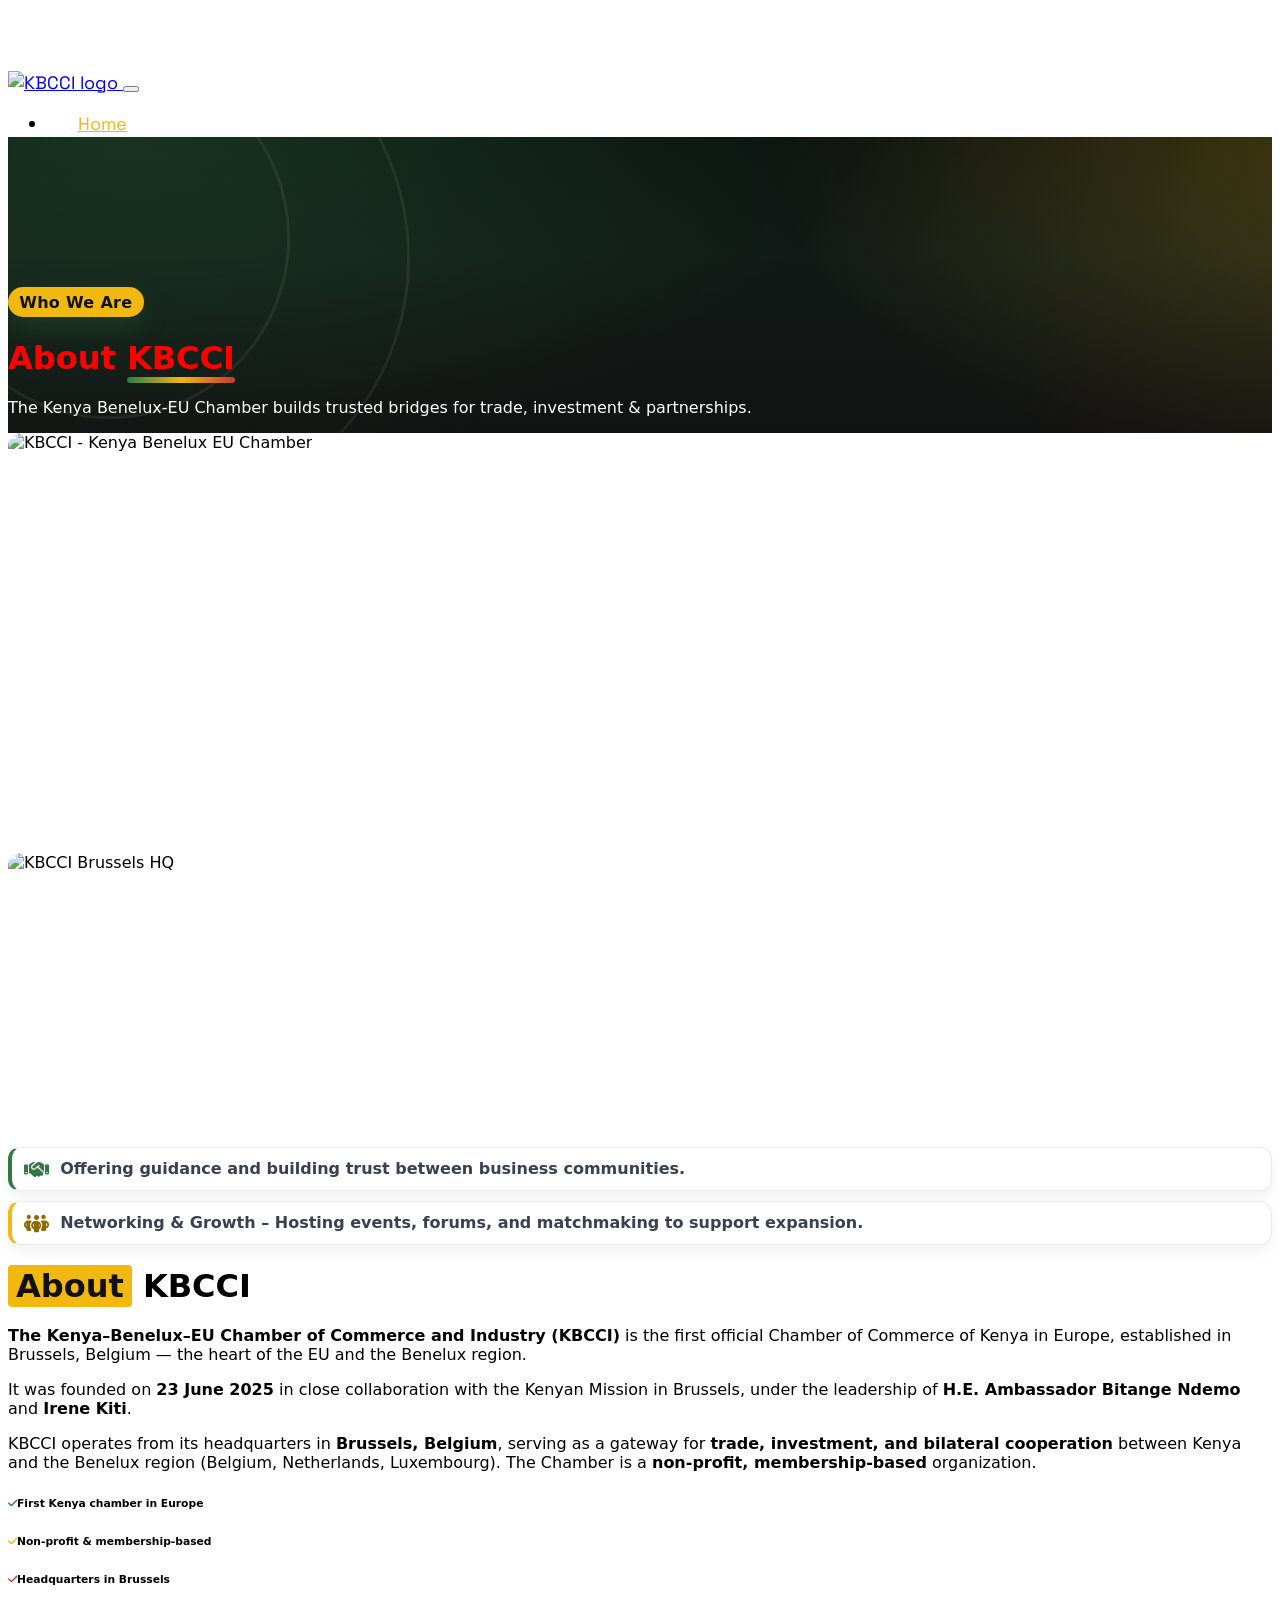
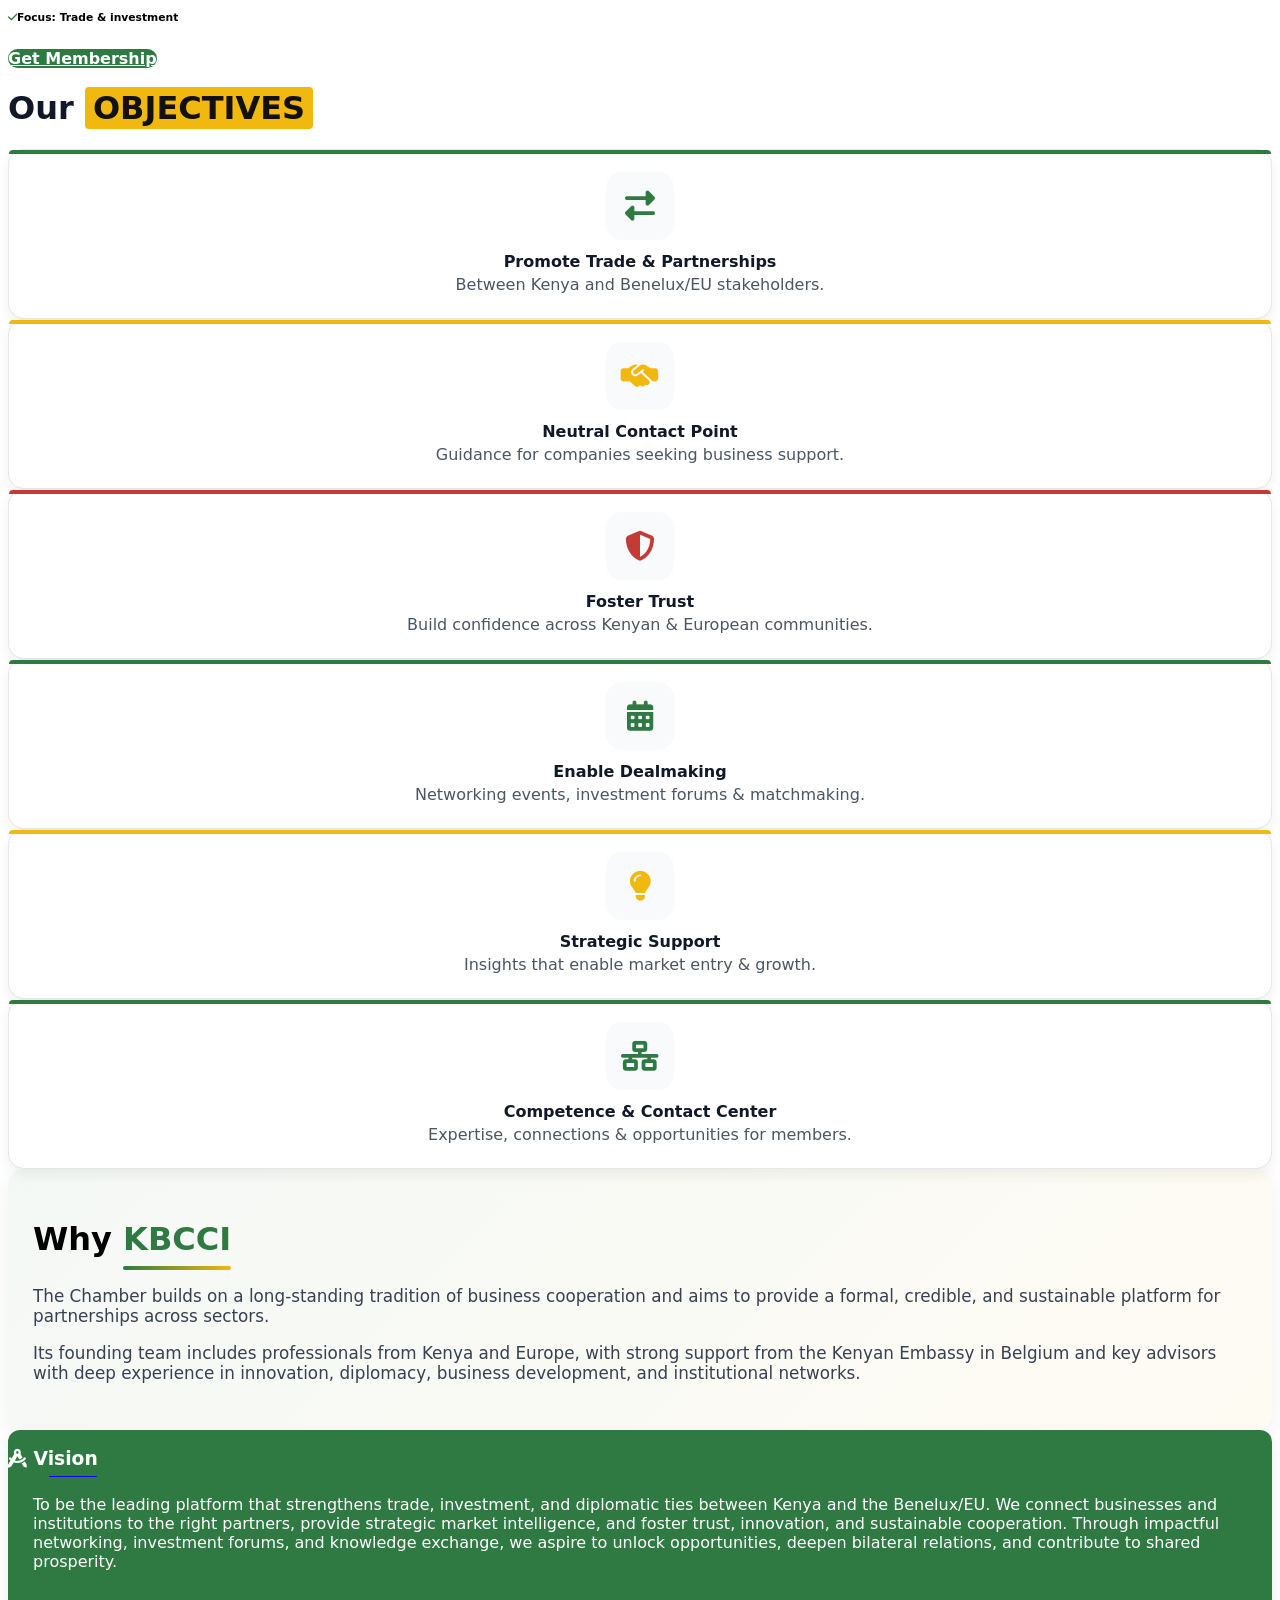
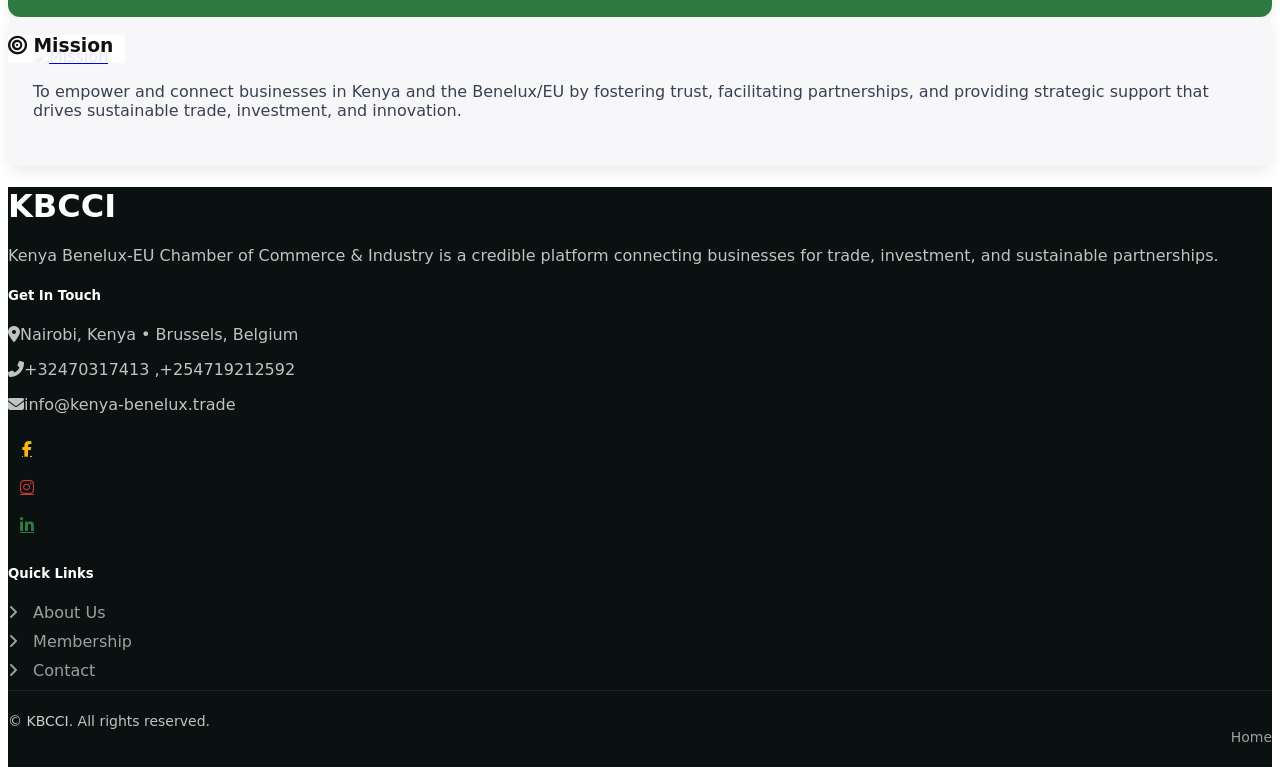
==== commit e1b144bb: "feat: remove the linear gradients of btns" ====
--- a/about.html
+++ b/about.html
@@ -1,572 +1,908 @@
-<!DOCTYPE html>
+<!doctype html>
 <html lang="en">
-
-<head>
-    <meta charset="utf-8">
-<title>Kenya Benelux-EU Chamber of Commerce & Industry (KBCCI) — Connecting Kenya & Belgium for Trade, Investment & Growth</title>
-    
-    <meta content="width=device-width, initial-scale=1.0" name="viewport">
-    <meta content="" name="keywords">
-    <meta content="" name="description">
+  <head>
+    <meta charset="utf-8" />
+    <title>
+      Kenya Benelux-EU Chamber of Commerce & Industry (KBCCI) — Connecting Kenya
+      & Belgium for Trade, Investment & Growth
+    </title>
+
+    <meta content="width=device-width, initial-scale=1.0" name="viewport" />
+    <meta content="" name="keywords" />
+    <meta content="" name="description" />
 
     <!-- Favicon -->
-    <link href="https://fx.iguanyalabs.com/images/kbcci/logo/kbcci-logo1.png" rel="icon">
+    <link
+      href="https://fx.iguanyalabs.com/images/kbcci/logo/kbcci-logo1.png"
+      rel="icon"
+    />
 
     <!-- Google Web Fonts -->
-    <link rel="preconnect" href="https://fonts.googleapis.com">
-    <link rel="preconnect" href="https://fonts.gstatic.com" crossorigin>
-    <link href="https://fonts.googleapis.com/css2?family=Open+Sans&family=Space+Grotesk&display=swap" rel="stylesheet">
+    <link rel="preconnect" href="https://fonts.googleapis.com" />
+    <link rel="preconnect" href="https://fonts.gstatic.com" crossorigin />
+    <link
+      href="https://fonts.googleapis.com/css2?family=Open+Sans&family=Space+Grotesk&display=swap"
+      rel="stylesheet"
+    />
 
     <!-- Icon Font Stylesheet -->
-    <link href="https://cdnjs.cloudflare.com/ajax/libs/font-awesome/5.10.0/css/all.min.css" rel="stylesheet">
-    <link href="https://cdn.jsdelivr.net/npm/bootstrap-icons@1.4.1/font/bootstrap-icons.css" rel="stylesheet">
+    <link
+      href="https://cdnjs.cloudflare.com/ajax/libs/font-awesome/5.10.0/css/all.min.css"
+      rel="stylesheet"
+    />
+    <link
+      href="https://cdn.jsdelivr.net/npm/bootstrap-icons@1.4.1/font/bootstrap-icons.css"
+      rel="stylesheet"
+    />
 
     <!-- Libraries Stylesheet -->
-    <link href="lib/animate/animate.min.css" rel="stylesheet">
-    <link href="lib/owlcarousel/assets/owl.carousel.min.css" rel="stylesheet">
+    <link href="lib/animate/animate.min.css" rel="stylesheet" />
+    <link href="lib/owlcarousel/assets/owl.carousel.min.css" rel="stylesheet" />
 
     <!-- Customized Bootstrap Stylesheet -->
-    <link href="css/bootstrap.min.css" rel="stylesheet">
+    <link href="css/bootstrap.min.css" rel="stylesheet" />
 
     <!-- Template Stylesheet -->
-    <link href="css/style.css" rel="stylesheet">
-</head>
-
-<body>
+    <link href="css/style.css" rel="stylesheet" />
+  </head>
+
+  <body>
     <!-- Spinner Start -->
-    <div id="spinner"
-        class="show bg-white position-fixed translate-middle w-100 vh-100 top-50 start-50 d-flex align-items-center justify-content-center">
-        <div class="spinner-grow text-primary" style="width: 3rem; height: 3rem;" role="status">
-            <span class="sr-only">Loading...</span>
-        </div>
+    <div
+      id="spinner"
+      class="show bg-white position-fixed translate-middle w-100 vh-100 top-50 start-50 d-flex align-items-center justify-content-center"
+    >
+      <div
+        class="spinner-grow text-primary"
+        style="width: 3rem; height: 3rem"
+        role="status"
+      >
+        <span class="sr-only">Loading...</span>
+      </div>
     </div>
     <!-- Spinner End -->
 
-
-   <!-- Navbar Start -->
-<nav class="navbar navbar-expand-lg bg-white shadow-sm sticky-top">
-  <div class="container">
-
-    <!-- Logo -->
-    <a class="navbar-brand" href="index.html">
-      <img src="https://fx.iguanyalabs.com/images/kbcci/logo/kbcci-logo1.png" alt="KBCCI logo" class="kbcci-logo" />
-    </a>
-
-    <!-- Mobile Toggler -->
-    <button 
-      class="navbar-toggler ms-auto me-0" 
-      type="button" 
-      data-bs-toggle="collapse" 
-      data-bs-target="#navbarCollapse" 
-      aria-controls="navbarCollapse" 
-      aria-expanded="false" 
-      aria-label="Toggle navigation">
-      <span class="navbar-toggler-icon"></span>
-    </button>
-
-    <!-- Nav Links -->
-    <div class="collapse navbar-collapse" id="navbarCollapse">
-      <ul class="navbar-nav ms-auto mb-2 mb-lg-0">
-        <li class="nav-item">
-          <a href="index.html" class="nav-link ">Home</a>
-        </li>
-        <li class="nav-item">
-          <a href="about.html" class="nav-link  active ">About</a>
-        </li>
-        <li class="nav-item">
-          <a href="membership.html" class="nav-link">Membership</a>
-        </li>
-       
-    <li class="nav-item">
-          <a href="contact.html" class="nav-link">Contact</a>
-        </li>
-      </ul>
-    </div>
-  </div>
-</nav>
-<!-- Navbar End -->
-
-
-   <!-- Hero Start -->
-<div class="container-fluid pb-5 hero-header kbcci-about-hero">
-  <!-- decorative brand arcs -->
-  <span class="kbcci-arc arc-1"></span>
-  <span class="kbcci-arc arc-2"></span>
-
-  <div class="container py-5">
-    <div class="row g-3 align-items-center">
-      <!-- Left -->
-      <div class="col-lg-6 text-center text-lg-start">
-        <span class="kbcci-badge animated fadeInDown">Who We Are</span>
-        <h1 class="display-1 mb-2 animated slideInLeft" style="color: red;">
-          About <span class="grad-underline">KBCCI</span>
-        </h1>
-        <p class="lead mb-0 animated fadeInUp">
-          The Kenya Benelux-EU Chamber builds trusted bridges for trade, investment & partnerships.
-        </p>
-      </div>
-
-      <!-- Right -->
-      <div class="col-lg-6 animated slideInRight">
-       
-      </div>
-    </div>
-  </div>
-</div>
-<!-- Hero End -->
-
-
-  <!-- About Start -->
-<div class="container-fluid py-5">
-  <div class="container py-5">
-    <div class="row g-5">
-
-      <!-- LEFT: image collage + two mini-cards -->
-      <div class="col-lg-6">
-        <div class="row about-grid">
-          <!-- Tall image -->
-          <div class="col-6 wow fadeIn" data-wow-delay="0.1s" data-wow-duration="0.8s">
-            <div class="about-img about-img-tall" style="height:420px; border-radius:14px; overflow:hidden;">
-              <img class="img-fluid" src="https://fx.iguanyalabs.com/images/kbcci/images/img10.jpeg" alt="KBCCI - Kenya Benelux EU Chamber"
-                   style="width:100%; height:100%; object-fit:cover;">
-            </div>
-          </div>
-
-          <!-- Logo image + two mini cards -->
-          <div class="col-6 wow fadeIn" data-wow-delay="0.3s" data-wow-duration="0.8s">
-            <div class="about-img" style="height:280px; border-radius:14px; overflow:hidden; margin-bottom:14px;">
-              <img class="img-fluid" src="https://fx.iguanyalabs.com/images/kbcci/logo/kbcci-logo1.png" alt="KBCCI Brussels HQ"
-                   style="width:100%; height:100%; object-fit:contain; background:#fff;">
-            </div>
-
-            <!-- Mini Card 1 -->
-            <div class="mini-card wow fadeInUp" data-wow-delay="0.45s"
-                 style="display:flex; align-items:flex-start; gap:.7rem; background:#ffffff; border:1px solid rgba(17,24,39,.08);
-                        border-left:4px solid #2f7a43; border-radius:12px; padding:10px 12px; margin-bottom:10px;
-                        box-shadow:0 6px 14px rgba(0,0,0,.06); transition:transform .22s ease, box-shadow .22s ease;">
-              <i class="fa-solid fa-handshake" style="font-size:20px; color:#2f7a43; margin-top:2px;"></i>
-              <p style="margin:0; color:#374151; font-weight:600; line-height:1.35;">
-                Offering guidance and building trust between business communities.
-              </p>
-            </div>
-
-            <!-- Mini Card 2 -->
-            <div class="mini-card wow fadeInUp" data-wow-delay="0.55s"
-                 style="display:flex; align-items:flex-start; gap:.7rem; background:#ffffff; border:1px solid rgba(17,24,39,.08);
-                        border-left:4px solid #f1b810; border-radius:12px; padding:10px 12px;
-                        box-shadow:0 6px 14px rgba(0,0,0,.06); transition:transform .22s ease, box-shadow .22s ease;">
-              <i class="fa-solid fa-people-group" style="font-size:20px; color:#8c6a00; margin-top:2px;"></i>
-              <p style="margin:0; color:#374151; font-weight:600; line-height:1.35;">
-                Networking &amp; Growth – Hosting events, forums, and matchmaking to support expansion.
-              </p>
-            </div>
-
-            <!-- hover lift for mini-cards -->
-            <style>
-              .mini-card:hover{ transform:translateY(-4px); box-shadow:0 16px 28px rgba(0,0,0,.12); }
-              @media (max-width:575.98px){
-                .about-img-tall{ height:360px !important; }
-              }
-            </style>
-          </div>
+    <!-- Navbar Start -->
+    <nav class="navbar navbar-expand-lg bg-white shadow-sm sticky-top">
+      <div class="container">
+        <!-- Logo -->
+        <a class="navbar-brand" href="index.html">
+          <img
+            src="https://fx.iguanyalabs.com/images/kbcci/logo/kbcci-logo1.png"
+            alt="KBCCI logo"
+            class="kbcci-logo"
+          />
+        </a>
+
+        <!-- Mobile Toggler -->
+        <button
+          class="navbar-toggler ms-auto me-0"
+          type="button"
+          data-bs-toggle="collapse"
+          data-bs-target="#navbarCollapse"
+          aria-controls="navbarCollapse"
+          aria-expanded="false"
+          aria-label="Toggle navigation"
+        >
+          <span class="navbar-toggler-icon"></span>
+        </button>
+
+        <!-- Nav Links -->
+        <div class="collapse navbar-collapse" id="navbarCollapse">
+          <ul class="navbar-nav ms-auto mb-2 mb-lg-0">
+            <li class="nav-item">
+              <a href="index.html" class="nav-link">Home</a>
+            </li>
+            <li class="nav-item">
+              <a href="about.html" class="nav-link active">About</a>
+            </li>
+            <li class="nav-item">
+              <a href="membership.html" class="nav-link">Membership</a>
+            </li>
+
+            <li class="nav-item">
+              <a href="contact.html" class="nav-link">Contact</a>
+            </li>
+          </ul>
         </div>
       </div>
-
-      <!-- RIGHT: text content -->
-      <div class="col-lg-6 wow fadeIn" data-wow-delay="0.5s" data-wow-duration="0.8s">
-        <h1 class="mb-4" style="font-weight:800;">
-          <span class="text-uppercase" style="background:#f1b810; color:#111; font-weight:800; padding:2px 8px; border-radius:4px;">About</span>
-          KBCCI
-        </h1>
-
-        <p class="mb-3">
-          <strong>The Kenya–Benelux–EU Chamber of Commerce and Industry (KBCCI)</strong> is the first official Chamber of Commerce of Kenya in Europe, established in Brussels, Belgium — the heart of the EU and the Benelux region.
-        </p>
-        <p class="mb-3">
-          It was founded on <strong>23 June 2025</strong> in close collaboration with the Kenyan Mission in Brussels, under the leadership of <strong>H.E. Ambassador Bitange Ndemo</strong> and <strong>Irene Kiti</strong>.
-        </p>
-        <p class="mb-4">
-          KBCCI operates from its headquarters in <strong>Brussels, Belgium</strong>, serving as a gateway for <strong>trade, investment, and bilateral cooperation</strong> between Kenya and the Benelux region (Belgium, Netherlands, Luxembourg). The Chamber is a <strong>non-profit, membership-based</strong> organization.
-        </p>
-
-        <!-- Checklist -->
-        <div class="row g-3">
-          <div class="col-sm-6">
-            <h6 class="mb-3">
-              <i class="fa fa-check me-2" style="color:#2f7a43;"></i>First Kenya chamber in Europe
-            </h6>
-            <h6 class="mb-0">
-              <i class="fa fa-check me-2" style="color:#f1b810;"></i>Non-profit &amp; membership-based
-            </h6>
-          </div>
-          <div class="col-sm-6">
-            <h6 class="mb-3">
-              <i class="fa fa-check me-2" style="color:#c43a34;"></i>Headquarters in Brussels
-            </h6>
-            <h6 class="mb-0">
-              <i class="fa fa-check me-2" style="color:#2f7a43;"></i>Focus: Trade &amp; investment
-            </h6>
-          </div>
-        </div>
-
-        <!-- CTAs -->
-        <div class="d-flex align-items-center mt-4" style="gap:.5rem;">
-          <a class="btn px-4"
-             style="background:#2f7a43; color:#fff; font-weight:700; border-radius:10px;"
-             href="membership.html">Get Membership</a>
-          
-        </div>
-      </div>
-
-    </div>
-  </div>
-</div>
-<!-- About End -->
-
-
-<!-- Inline keyframe animation -->
-<style>
-@keyframes fadeSlideIn {
-  from {opacity:0; transform:translateY(20px);}
-  to {opacity:1; transform:translateY(0);}
-}
-</style>
-
-
-   
-<!-- Objectives Start -->
-<div class="container-fluid py-5" style="background:#fff;">
-  <div class="container py-5">
-    <div class="text-center">
-      <h1 class="mb-5" style="font-weight:800;color:#111827;">
-        Our <span style="background:#f1b810;color:#111;padding:2px 8px;border-radius:4px;font-weight:800;text-transform:uppercase;">Objectives</span>
-      </h1>
-    </div>
-
-    <div class="row g-5 align-items-stretch">
-
-      <!-- 1 -->
-      <div class="col-md-6 col-lg-4">
-        <div class="obj-card" style="--accent:#2f7a43; --hover-bg:#eaf4ee; --delay:0s;">
-          <div class="icon-badge"><i class="fa-solid fa-right-left"></i></div>
-          <h4>Promote Trade & Partnerships</h4>
-          <p>Between Kenya and Benelux/EU stakeholders.</p>
-        </div>
-      </div>
-
-      <!-- 2 -->
-      <div class="col-md-6 col-lg-4">
-        <div class="obj-card" style="--accent:#f1b810; --hover-bg:#fff6d6; --delay:.06s;">
-          <div class="icon-badge"><i class="fa-solid fa-handshake-simple"></i></div>
-          <h4>Neutral Contact Point</h4>
-          <p>Guidance for companies seeking business support.</p>
-        </div>
-      </div>
-
-      <!-- 3 -->
-      <div class="col-md-6 col-lg-4">
-        <div class="obj-card" style="--accent:#c43a34; --hover-bg:#fde9e8; --delay:.12s;">
-          <div class="icon-badge"><i class="fa-solid fa-shield-halved"></i></div>
-          <h4>Foster Trust</h4>
-          <p>Build confidence across Kenyan & European communities.</p>
-        </div>
-      </div>
-
-      <!-- 4 -->
-      <div class="col-md-6 col-lg-4">
-        <div class="obj-card" style="--accent:#2f7a43; --hover-bg:#eaf4ee; --delay:.18s;">
-          <div class="icon-badge"><i class="fa-solid fa-calendar-days"></i></div>
-          <h4>Enable Dealmaking</h4>
-          <p>Networking events, investment forums & matchmaking.</p>
-        </div>
-      </div>
-
-      <!-- 5 -->
-      <div class="col-md-6 col-lg-4">
-        <div class="obj-card" style="--accent:#f1b810; --hover-bg:#fff6d6; --delay:.24s;">
-          <div class="icon-badge"><i class="fa-solid fa-lightbulb"></i></div>
-          <h4>Strategic Support</h4>
-          <p>Insights that enable market entry & growth.</p>
-        </div>
-      </div>
-
-      <!-- 6 -->
-      <div class="col-md-6 col-lg-4">
-        <div class="obj-card" style="--accent:#2f7a43; --hover-bg:#eaf4ee; --delay:.30s;">
-          <div class="icon-badge"><i class="fa-solid fa-network-wired"></i></div>
-          <h4>Competence & Contact Center</h4>
-          <p>Expertise, connections & opportunities for members.</p>
-        </div>
-      </div>
-
-    </div>
-  </div>
-</div>
-<!-- Objectives End -->
-
-<!-- Inline CSS -->
-<style>
-:root{ --kbcci-green:#2f7a43; --kbcci-yellow:#f1b810; --kbcci-red:#c43a34; }
-
-.obj-card{
-  position:relative; height:100%;
-  background:#ffffff;
-  border:1px solid rgba(17,24,39,.1);
-  border-radius:16px;
-  padding:22px 22px 24px;
-  box-shadow:0 6px 14px rgba(0,0,0,.06);
-  transition: transform .25s ease, box-shadow .25s ease, background .25s ease;
-  animation: objIn .6s ease both; animation-delay: var(--delay,0s);
-}
-
-/* accent bar */
-.obj-card::before{
-  content:""; position:absolute; left:0; right:0; top:0; height:4px;
-  background: var(--accent, var(--kbcci-green));
-  border-top-left-radius:16px; border-top-right-radius:16px;
-}
-
-/* hover */
-.obj-card:hover{
-  transform: translateY(-6px);
-  background: var(--hover-bg,#f9fafb);
-  box-shadow:0 14px 28px rgba(0,0,0,.12);
-}
-
-/* icon badge */
-.icon-badge{
-  width:68px; height:68px; border-radius:16px; margin:0 auto 12px;
-  display:flex; align-items:center; justify-content:center;
-  background:#f9fafb;
-  transition: transform .25s ease, background .25s ease;
-}
-.icon-badge i{
-  font-size:30px; color: var(--accent, var(--kbcci-green));
-}
-.obj-card:hover .icon-badge{ transform:scale(1.1); background:#fff; }
-
-/* text */
-.obj-card h4{ font-weight:800; color:#111827; margin:.35rem 0 .25rem; text-align:center; }
-.obj-card p{ color:#4b5563; margin:0; text-align:center; }
-
-/* animations */
-@keyframes objIn{ from{ opacity:0; transform: translateY(12px);} to{ opacity:1; transform:none;} }
-</style>
-
-<!-- Font Awesome -->
-<link rel="stylesheet" href="https://cdnjs.cloudflare.com/ajax/libs/font-awesome/6.5.2/css/all.min.css">
-
-
-
-   <!-- Why KBCCI / Mission • Vision • Values Start -->
-<!-- Why KBCCI / Mission & Vision -->
-<div class="container-fluid py-5 kbcci-services">
-  <div class="container py-5">
-    <div class="row g-5 align-items-center">
-
-      <!-- LEFT: WHY KBCCI -->
-      <div class="col-lg-5 wow fadeIn kbcci-why" data-wow-delay="0.1s">
-        <h1 class="mb-4 about-heading">
-          Why <span>KBCCI</span>
-        </h1>
-
-        <p class="about-lead mb-3">
-          The Chamber builds on a long-standing tradition of business cooperation and aims to provide a formal, credible, and sustainable platform for partnerships across sectors.
-        </p>
-        <p class="about-lead mb-3">
-          Its founding team includes professionals from Kenya and Europe, with strong support from the Kenyan Embassy in Belgium and key advisors with deep experience in innovation, diplomacy, business development, and institutional networks.
-        </p>
-      </div>
-
-      <!-- RIGHT: Vision + Mission (cards keep original design/hover) -->
-      <div class="col-lg-7">
-        <div class="row g-0">
-          <!-- Vision -->
-          <div class="col-md-6 wow fadeIn" data-wow-delay="0.2s">
-            <div class="service-item h-100 d-flex flex-column justify-content-center bg-primary">
-              <a href="#!" class="service-img position-relative mb-4">
-                <img class="img-fluid w-100" src="img/Port of Antwerp cranes aerial.jpeg" alt="Vision">
-                <h3><i class="fa-solid fa-compass-drafting me-1"></i> Vision</h3>
-              </a>
-              <p class="mb-0">
-                To be the leading platform that strengthens trade, investment, and diplomatic ties between Kenya and the Benelux/EU. 
-                We connect businesses and institutions to the right partners, provide strategic market intelligence, and foster trust, innovation, and sustainable cooperation. 
-                Through impactful networking, investment forums, and knowledge exchange, we aspire to unlock opportunities, deepen bilateral relations, and contribute to shared prosperity.
-              </p>
-            </div>
-          </div>
-
-          <!-- Mission -->
-          <div class="col-md-6 wow fadeIn" data-wow-delay="0.4s">
-            <div class="service-item h-100 d-flex flex-column justify-content-center bg-light">
-              <a href="#!" class="service-img position-relative mb-4">
-                <img class="img-fluid w-100" src="img/Port of Mombasa containers.jpeg" alt="Mission">
-                <h3><i class="fa-solid fa-bullseye me-1"></i> Mission</h3>
-              </a>
-              <p class="mb-0">
-                To empower and connect businesses in Kenya and the Benelux/EU by fostering trust, facilitating partnerships, and providing strategic support that drives sustainable trade, investment, and innovation.
-              </p>
-            </div>
-          </div>
-        </div>
-      </div>
-
-    </div>
-  </div>
-</div>
-
-<!-- Why KBCCI / Mission • Vision • Values End -->
-
-
-<!-- Footer Start -->
-<div class="container-fluid footer pt-5 kbcci-footer"
-     style="background:#0b1110; color:rgba(255,255,255,.75);">
-  <div class="container py-5">
-    <div class="row g-5 align-items-start">
-      <!-- Brand / About -->
-      <div class="col-md-6 col-lg-4 wow fadeIn" data-wow-delay="0.1s">
-        <a href="index.html" class="d-inline-block mb-3 align-middle" style="text-decoration:none;">
-          <h1 class="m-0 lh-1" style="color:#fff;">KBCCI</h1>
-        </a>
-        <p class="mb-0">
-          Kenya Benelux-EU Chamber of Commerce & Industry is a credible platform connecting
-          businesses for trade, investment, and sustainable partnerships.
-        </p>
-      </div>
-
-      <!-- Get in touch -->
-      <div class="col-md-6 col-lg-4 wow fadeIn" data-wow-delay="0.25s">
-        <h5 class="mb-4 kbcci-foot-heading" style="color:#fff;">Get In Touch</h5>
-        <p class="mb-2"><i class="fa fa-map-marker-alt me-3"></i>Nairobi, Kenya • Brussels, Belgium</p>
-        <p class="mb-2"><i class="fa fa-phone-alt me-3"></i>+32470317413 ,+254719212592</p>
-        <p class="mb-0"><i class="fa fa-envelope me-3"></i>info@kenya-benelux.trade</p>
-
-
-        <div class="d-flex pt-3">
-          <a class="btn btn-outline-primary btn-square border-2 me-2"
-             href="https://www.facebook.com/profile.php?id=61580810310268"
-             aria-label="Facebook" target="_blank" rel="noopener"
-             style="border-color:rgba(241,184,16,.6);color:#f1b810;">
-            <i class="fab fa-facebook-f"></i>
-          </a>
-          <a class="btn btn-outline-primary btn-square border-2 me-2"
-             href="https://www.instagram.com/kenyabeneluxtrade/"
-             aria-label="Instagram" target="_blank" rel="noopener"
-             style="border-color:rgba(196,58,52,.6);color:#c43a34;">
-            <i class="fab fa-instagram"></i>
-          </a>
-          <a class="btn btn-outline-primary btn-square border-2 me-2"
-             href="https://www.linkedin.com/company/111980159/admin/dashboard/"
-             aria-label="LinkedIn" target="_blank" rel="noopener"
-             style="border-color:rgba(47,122,67,.6);color:#2f7a43;">
-            <i class="fab fa-linkedin-in"></i>
-          </a>
-        </div>
-      </div>
-
-      <!-- Quick links -->
-      <div class="col-md-12 col-lg-4 wow fadeIn" data-wow-delay="0.4s">
-        <h5 class="mb-4 kbcci-foot-heading" style="color:#fff;">Quick Links</h5>
-        <div class="d-grid" style="grid-template-columns: repeat(2,minmax(0,1fr)); gap:.25rem .75rem;">
-          <a class="btn btn-link p-0 text-start"
-             href="about.html"
-             style="color:rgba(255,255,255,.6);text-decoration:none;">
-             About Us
-          </a>
-          <a class="btn btn-link p-0 text-start"
-             href="membership.html"
-             style="color:rgba(255,255,255,.6);text-decoration:none;">
-             Membership
-          </a>
-          <a class="btn btn-link p-0 text-start"
-             href="contact.html"
-             style="color:rgba(255,255,255,.6);text-decoration:none;">
-             Contact
-          </a>
+    </nav>
+    <!-- Navbar End -->
+
+    <!-- Hero Start -->
+    <div class="container-fluid pb-5 hero-header kbcci-about-hero">
+      <!-- decorative brand arcs -->
+      <span class="kbcci-arc arc-1"></span>
+      <span class="kbcci-arc arc-2"></span>
+
+      <div class="container py-5">
+        <div class="row g-3 align-items-center">
+          <!-- Left -->
+          <div class="col-lg-6 text-center text-lg-start">
+            <span class="kbcci-badge animated fadeInDown">Who We Are</span>
+            <h1 class="display-1 mb-2 animated slideInLeft" style="color: red">
+              About <span class="grad-underline">KBCCI</span>
+            </h1>
+            <p class="lead mb-0 animated fadeInUp">
+              The Kenya Benelux-EU Chamber builds trusted bridges for trade,
+              investment & partnerships.
+            </p>
+          </div>
+
+          <!-- Right -->
+          <div class="col-lg-6 animated slideInRight"></div>
         </div>
       </div>
     </div>
-  </div>
-
-  <!-- Bottom bar -->
-  <div class="container wow fadeIn" data-wow-delay="0.1s">
-    <div class="copyright" style="padding:22px 0;border-top:1px solid rgba(255,255,255,.08);font-size:14px;">
-      <div class="row align-items-center">
-        <div class="col-md-6 text-center text-md-start mb-3 mb-md-0">
-          &copy; <a class="border-bottom" href="index.html" style="color:rgba(255,255,255,.8);text-decoration:none;border-color:rgba(241,184,16,.65);">KBCCI</a>.
-          All rights reserved.
-        </div>
-        <div class="col-md-6 text-center text-md-end">
-          <div class="footer-menu" style="display:flex;gap:12px;justify-content:center;justify-content: end;">
-            <a href="index.html" style="color:rgba(255,255,255,.6);text-decoration:none;">Home</a>
+    <!-- Hero End -->
+
+    <!-- About Start -->
+    <div class="container-fluid py-5">
+      <div class="container py-5">
+        <div class="row g-5">
+          <!-- LEFT: image collage + two mini-cards -->
+          <div class="col-lg-6">
+            <div class="row about-grid">
+              <!-- Tall image -->
+              <div
+                class="col-6 wow fadeIn"
+                data-wow-delay="0.1s"
+                data-wow-duration="0.8s"
+              >
+                <div
+                  class="about-img about-img-tall"
+                  style="height: 420px; border-radius: 14px; overflow: hidden"
+                >
+                  <img
+                    class="img-fluid"
+                    src="https://fx.iguanyalabs.com/images/kbcci/images/img10.jpeg"
+                    alt="KBCCI - Kenya Benelux EU Chamber"
+                    style="width: 100%; height: 100%; object-fit: cover"
+                  />
+                </div>
+              </div>
+
+              <!-- Logo image + two mini cards -->
+              <div
+                class="col-6 wow fadeIn"
+                data-wow-delay="0.3s"
+                data-wow-duration="0.8s"
+              >
+                <div
+                  class="about-img"
+                  style="
+                    height: 280px;
+                    border-radius: 14px;
+                    overflow: hidden;
+                    margin-bottom: 14px;
+                  "
+                >
+                  <img
+                    class="img-fluid"
+                    src="https://fx.iguanyalabs.com/images/kbcci/logo/kbcci-logo1.png"
+                    alt="KBCCI Brussels HQ"
+                    style="
+                      width: 100%;
+                      height: 100%;
+                      object-fit: contain;
+                      background: #fff;
+                    "
+                  />
+                </div>
+
+                <!-- Mini Card 1 -->
+                <div
+                  class="mini-card wow fadeInUp"
+                  data-wow-delay="0.45s"
+                  style="
+                    display: flex;
+                    align-items: flex-start;
+                    gap: 0.7rem;
+                    background: #ffffff;
+                    border: 1px solid rgba(17, 24, 39, 0.08);
+                    border-left: 4px solid #2f7a43;
+                    border-radius: 12px;
+                    padding: 10px 12px;
+                    margin-bottom: 10px;
+                    box-shadow: 0 6px 14px rgba(0, 0, 0, 0.06);
+                    transition:
+                      transform 0.22s ease,
+                      box-shadow 0.22s ease;
+                  "
+                >
+                  <i
+                    class="fa-solid fa-handshake"
+                    style="font-size: 20px; color: #2f7a43; margin-top: 2px"
+                  ></i>
+                  <p
+                    style="
+                      margin: 0;
+                      color: #374151;
+                      font-weight: 600;
+                      line-height: 1.35;
+                    "
+                  >
+                    Offering guidance and building trust between business
+                    communities.
+                  </p>
+                </div>
+
+                <!-- Mini Card 2 -->
+                <div
+                  class="mini-card wow fadeInUp"
+                  data-wow-delay="0.55s"
+                  style="
+                    display: flex;
+                    align-items: flex-start;
+                    gap: 0.7rem;
+                    background: #ffffff;
+                    border: 1px solid rgba(17, 24, 39, 0.08);
+                    border-left: 4px solid #f1b810;
+                    border-radius: 12px;
+                    padding: 10px 12px;
+                    box-shadow: 0 6px 14px rgba(0, 0, 0, 0.06);
+                    transition:
+                      transform 0.22s ease,
+                      box-shadow 0.22s ease;
+                  "
+                >
+                  <i
+                    class="fa-solid fa-people-group"
+                    style="font-size: 20px; color: #8c6a00; margin-top: 2px"
+                  ></i>
+                  <p
+                    style="
+                      margin: 0;
+                      color: #374151;
+                      font-weight: 600;
+                      line-height: 1.35;
+                    "
+                  >
+                    Networking &amp; Growth – Hosting events, forums, and
+                    matchmaking to support expansion.
+                  </p>
+                </div>
+
+                <!-- hover lift for mini-cards -->
+                <style>
+                  .mini-card:hover {
+                    transform: translateY(-4px);
+                    box-shadow: 0 16px 28px rgba(0, 0, 0, 0.12);
+                  }
+                  @media (max-width: 575.98px) {
+                    .about-img-tall {
+                      height: 360px !important;
+                    }
+                  }
+                </style>
+              </div>
+            </div>
+          </div>
+
+          <!-- RIGHT: text content -->
+          <div
+            class="col-lg-6 wow fadeIn"
+            data-wow-delay="0.5s"
+            data-wow-duration="0.8s"
+          >
+            <h1 class="mb-4" style="font-weight: 800">
+              <span
+                class="text-uppercase"
+                style="
+                  background: #f1b810;
+                  color: #111;
+                  font-weight: 800;
+                  padding: 2px 8px;
+                  border-radius: 4px;
+                "
+                >About</span
+              >
+              KBCCI
+            </h1>
+
+            <p class="mb-3">
+              <strong
+                >The Kenya–Benelux–EU Chamber of Commerce and Industry
+                (KBCCI)</strong
+              >
+              is the first official Chamber of Commerce of Kenya in Europe,
+              established in Brussels, Belgium — the heart of the EU and the
+              Benelux region.
+            </p>
+            <p class="mb-3">
+              It was founded on <strong>23 June 2025</strong> in close
+              collaboration with the Kenyan Mission in Brussels, under the
+              leadership of <strong>H.E. Ambassador Bitange Ndemo</strong> and
+              <strong>Irene Kiti</strong>.
+            </p>
+            <p class="mb-4">
+              KBCCI operates from its headquarters in
+              <strong>Brussels, Belgium</strong>, serving as a gateway for
+              <strong>trade, investment, and bilateral cooperation</strong>
+              between Kenya and the Benelux region (Belgium, Netherlands,
+              Luxembourg). The Chamber is a
+              <strong>non-profit, membership-based</strong> organization.
+            </p>
+
+            <!-- Checklist -->
+            <div class="row g-3">
+              <div class="col-sm-6">
+                <h6 class="mb-3">
+                  <i class="fa fa-check me-2" style="color: #2f7a43"></i>First
+                  Kenya chamber in Europe
+                </h6>
+                <h6 class="mb-0">
+                  <i class="fa fa-check me-2" style="color: #f1b810"></i
+                  >Non-profit &amp; membership-based
+                </h6>
+              </div>
+              <div class="col-sm-6">
+                <h6 class="mb-3">
+                  <i class="fa fa-check me-2" style="color: #c43a34"></i
+                  >Headquarters in Brussels
+                </h6>
+                <h6 class="mb-0">
+                  <i class="fa fa-check me-2" style="color: #2f7a43"></i>Focus:
+                  Trade &amp; investment
+                </h6>
+              </div>
+            </div>
+
+            <!-- CTAs -->
+            <div class="d-flex align-items-center mt-4" style="gap: 0.5rem">
+              <a
+                class="btn px-4"
+                style="
+                  background: #2f7a43;
+                  color: #fff;
+                  font-weight: 700;
+                  border-radius: 10px;
+                "
+                href="membership.html"
+                >Get Membership</a
+              >
+            </div>
           </div>
         </div>
       </div>
     </div>
-  </div>
-</div>
-<!-- Footer End -->
-
-
+    <!-- About End -->
+
+    <!-- Inline keyframe animation -->
+    <style>
+      @keyframes fadeSlideIn {
+        from {
+          opacity: 0;
+          transform: translateY(20px);
+        }
+        to {
+          opacity: 1;
+          transform: translateY(0);
+        }
+      }
+    </style>
+
+    <!-- Objectives Start -->
+    <div class="container-fluid py-5" style="background: #fff">
+      <div class="container py-5">
+        <div class="text-center">
+          <h1 class="mb-5" style="font-weight: 800; color: #111827">
+            Our
+            <span
+              style="
+                background: #f1b810;
+                color: #111;
+                padding: 2px 8px;
+                border-radius: 4px;
+                font-weight: 800;
+                text-transform: uppercase;
+              "
+              >Objectives</span
+            >
+          </h1>
+        </div>
+
+        <div class="row g-5 align-items-stretch">
+          <!-- 1 -->
+          <div class="col-md-6 col-lg-4">
+            <div
+              class="obj-card"
+              style="--accent: #2f7a43; --hover-bg: #eaf4ee; --delay: 0s"
+            >
+              <div class="icon-badge">
+                <i class="fa-solid fa-right-left"></i>
+              </div>
+              <h4>Promote Trade & Partnerships</h4>
+              <p>Between Kenya and Benelux/EU stakeholders.</p>
+            </div>
+          </div>
+
+          <!-- 2 -->
+          <div class="col-md-6 col-lg-4">
+            <div
+              class="obj-card"
+              style="--accent: #f1b810; --hover-bg: #fff6d6; --delay: 0.06s"
+            >
+              <div class="icon-badge">
+                <i class="fa-solid fa-handshake-simple"></i>
+              </div>
+              <h4>Neutral Contact Point</h4>
+              <p>Guidance for companies seeking business support.</p>
+            </div>
+          </div>
+
+          <!-- 3 -->
+          <div class="col-md-6 col-lg-4">
+            <div
+              class="obj-card"
+              style="--accent: #c43a34; --hover-bg: #fde9e8; --delay: 0.12s"
+            >
+              <div class="icon-badge">
+                <i class="fa-solid fa-shield-halved"></i>
+              </div>
+              <h4>Foster Trust</h4>
+              <p>Build confidence across Kenyan & European communities.</p>
+            </div>
+          </div>
+
+          <!-- 4 -->
+          <div class="col-md-6 col-lg-4">
+            <div
+              class="obj-card"
+              style="--accent: #2f7a43; --hover-bg: #eaf4ee; --delay: 0.18s"
+            >
+              <div class="icon-badge">
+                <i class="fa-solid fa-calendar-days"></i>
+              </div>
+              <h4>Enable Dealmaking</h4>
+              <p>Networking events, investment forums & matchmaking.</p>
+            </div>
+          </div>
+
+          <!-- 5 -->
+          <div class="col-md-6 col-lg-4">
+            <div
+              class="obj-card"
+              style="--accent: #f1b810; --hover-bg: #fff6d6; --delay: 0.24s"
+            >
+              <div class="icon-badge">
+                <i class="fa-solid fa-lightbulb"></i>
+              </div>
+              <h4>Strategic Support</h4>
+              <p>Insights that enable market entry & growth.</p>
+            </div>
+          </div>
+
+          <!-- 6 -->
+          <div class="col-md-6 col-lg-4">
+            <div
+              class="obj-card"
+              style="--accent: #2f7a43; --hover-bg: #eaf4ee; --delay: 0.3s"
+            >
+              <div class="icon-badge">
+                <i class="fa-solid fa-network-wired"></i>
+              </div>
+              <h4>Competence & Contact Center</h4>
+              <p>Expertise, connections & opportunities for members.</p>
+            </div>
+          </div>
+        </div>
+      </div>
+    </div>
+    <!-- Objectives End -->
+
+    <!-- Inline CSS -->
+    <style>
+      :root {
+        --kbcci-green: #2f7a43;
+        --kbcci-yellow: #f1b810;
+        --kbcci-red: #c43a34;
+      }
+
+      .obj-card {
+        position: relative;
+        height: 100%;
+        background: #ffffff;
+        border: 1px solid rgba(17, 24, 39, 0.1);
+        border-radius: 16px;
+        padding: 22px 22px 24px;
+        box-shadow: 0 6px 14px rgba(0, 0, 0, 0.06);
+        transition:
+          transform 0.25s ease,
+          box-shadow 0.25s ease,
+          background 0.25s ease;
+        animation: objIn 0.6s ease both;
+        animation-delay: var(--delay, 0s);
+      }
+
+      /* accent bar */
+      .obj-card::before {
+        content: "";
+        position: absolute;
+        left: 0;
+        right: 0;
+        top: 0;
+        height: 4px;
+        background: var(--accent, var(--kbcci-green));
+        border-top-left-radius: 16px;
+        border-top-right-radius: 16px;
+      }
+
+      /* hover */
+      .obj-card:hover {
+        transform: translateY(-6px);
+        background: var(--hover-bg, #f9fafb);
+        box-shadow: 0 14px 28px rgba(0, 0, 0, 0.12);
+      }
+
+      /* icon badge */
+      .icon-badge {
+        width: 68px;
+        height: 68px;
+        border-radius: 16px;
+        margin: 0 auto 12px;
+        display: flex;
+        align-items: center;
+        justify-content: center;
+        background: #f9fafb;
+        transition:
+          transform 0.25s ease,
+          background 0.25s ease;
+      }
+      .icon-badge i {
+        font-size: 30px;
+        color: var(--accent, var(--kbcci-green));
+      }
+      .obj-card:hover .icon-badge {
+        transform: scale(1.1);
+        background: #fff;
+      }
+
+      /* text */
+      .obj-card h4 {
+        font-weight: 800;
+        color: #111827;
+        margin: 0.35rem 0 0.25rem;
+        text-align: center;
+      }
+      .obj-card p {
+        color: #4b5563;
+        margin: 0;
+        text-align: center;
+      }
+
+      /* animations */
+      @keyframes objIn {
+        from {
+          opacity: 0;
+          transform: translateY(12px);
+        }
+        to {
+          opacity: 1;
+          transform: none;
+        }
+      }
+    </style>
+
+    <!-- Font Awesome -->
+    <link
+      rel="stylesheet"
+      href="https://cdnjs.cloudflare.com/ajax/libs/font-awesome/6.5.2/css/all.min.css"
+    />
+
+    <!-- Why KBCCI / Mission • Vision • Values Start -->
+    <!-- Why KBCCI / Mission & Vision -->
+    <div class="container-fluid py-5 kbcci-services">
+      <div class="container py-5">
+        <div class="row g-5 align-items-center">
+          <!-- LEFT: WHY KBCCI -->
+          <div class="col-lg-5 wow fadeIn kbcci-why" data-wow-delay="0.1s">
+            <h1 class="mb-4 about-heading">Why <span>KBCCI</span></h1>
+
+            <p class="about-lead mb-3">
+              The Chamber builds on a long-standing tradition of business
+              cooperation and aims to provide a formal, credible, and
+              sustainable platform for partnerships across sectors.
+            </p>
+            <p class="about-lead mb-3">
+              Its founding team includes professionals from Kenya and Europe,
+              with strong support from the Kenyan Embassy in Belgium and key
+              advisors with deep experience in innovation, diplomacy, business
+              development, and institutional networks.
+            </p>
+          </div>
+
+          <!-- RIGHT: Vision + Mission (cards keep original design/hover) -->
+          <div class="col-lg-7">
+            <div class="row g-0">
+              <!-- Vision -->
+              <div class="col-md-6 wow fadeIn" data-wow-delay="0.2s">
+                <div
+                  class="service-item h-100 d-flex flex-column justify-content-center bg-primary"
+                >
+                  <a href="#!" class="service-img position-relative mb-4">
+                    <img
+                      class="img-fluid w-100"
+                      src="img/Port of Antwerp cranes aerial.jpeg"
+                      alt="Vision"
+                    />
+                    <h3>
+                      <i class="fa-solid fa-compass-drafting me-1"></i> Vision
+                    </h3>
+                  </a>
+                  <p class="mb-0">
+                    To be the leading platform that strengthens trade,
+                    investment, and diplomatic ties between Kenya and the
+                    Benelux/EU. We connect businesses and institutions to the
+                    right partners, provide strategic market intelligence, and
+                    foster trust, innovation, and sustainable cooperation.
+                    Through impactful networking, investment forums, and
+                    knowledge exchange, we aspire to unlock opportunities,
+                    deepen bilateral relations, and contribute to shared
+                    prosperity.
+                  </p>
+                </div>
+              </div>
+
+              <!-- Mission -->
+              <div class="col-md-6 wow fadeIn" data-wow-delay="0.4s">
+                <div
+                  class="service-item h-100 d-flex flex-column justify-content-center bg-light"
+                >
+                  <a href="#!" class="service-img position-relative mb-4">
+                    <img
+                      class="img-fluid w-100"
+                      src="img/Port of Mombasa containers.jpeg"
+                      alt="Mission"
+                    />
+                    <h3><i class="fa-solid fa-bullseye me-1"></i> Mission</h3>
+                  </a>
+                  <p class="mb-0">
+                    To empower and connect businesses in Kenya and the
+                    Benelux/EU by fostering trust, facilitating partnerships,
+                    and providing strategic support that drives sustainable
+                    trade, investment, and innovation.
+                  </p>
+                </div>
+              </div>
+            </div>
+          </div>
+        </div>
+      </div>
+    </div>
+
+    <!-- Why KBCCI / Mission • Vision • Values End -->
+
+    <!-- Footer Start -->
+    <div
+      class="container-fluid footer pt-5 kbcci-footer"
+      style="background: #0b1110; color: rgba(255, 255, 255, 0.75)"
+    >
+      <div class="container py-5">
+        <div class="row g-5 align-items-start">
+          <!-- Brand / About -->
+          <div class="col-md-6 col-lg-4 wow fadeIn" data-wow-delay="0.1s">
+            <a
+              href="index.html"
+              class="d-inline-block mb-3 align-middle"
+              style="text-decoration: none"
+            >
+              <h1 class="m-0 lh-1" style="color: #fff">KBCCI</h1>
+            </a>
+            <p class="mb-0">
+              Kenya Benelux-EU Chamber of Commerce & Industry is a credible
+              platform connecting businesses for trade, investment, and
+              sustainable partnerships.
+            </p>
+          </div>
+
+          <!-- Get in touch -->
+          <div class="col-md-6 col-lg-4 wow fadeIn" data-wow-delay="0.25s">
+            <h5 class="mb-4 kbcci-foot-heading" style="color: #fff">
+              Get In Touch
+            </h5>
+            <p class="mb-2">
+              <i class="fa fa-map-marker-alt me-3"></i>Nairobi, Kenya •
+              Brussels, Belgium
+            </p>
+            <p class="mb-2">
+              <i class="fa fa-phone-alt me-3"></i>+32470317413 ,+254719212592
+            </p>
+            <p class="mb-0">
+              <i class="fa fa-envelope me-3"></i>info@kenya-benelux.trade
+            </p>
+
+            <div class="d-flex pt-3">
+              <a
+                class="btn btn-outline-primary btn-square border-2 me-2"
+                href="https://www.facebook.com/profile.php?id=61580810310268"
+                aria-label="Facebook"
+                target="_blank"
+                rel="noopener"
+                style="border-color: rgba(241, 184, 16, 0.6); color: #f1b810"
+              >
+                <i class="fab fa-facebook-f"></i>
+              </a>
+              <a
+                class="btn btn-outline-primary btn-square border-2 me-2"
+                href="https://www.instagram.com/kenyabeneluxtrade/"
+                aria-label="Instagram"
+                target="_blank"
+                rel="noopener"
+                style="border-color: rgba(196, 58, 52, 0.6); color: #c43a34"
+              >
+                <i class="fab fa-instagram"></i>
+              </a>
+              <a
+                class="btn btn-outline-primary btn-square border-2 me-2"
+                href="https://www.linkedin.com/company/111980159/admin/dashboard/"
+                aria-label="LinkedIn"
+                target="_blank"
+                rel="noopener"
+                style="border-color: rgba(47, 122, 67, 0.6); color: #2f7a43"
+              >
+                <i class="fab fa-linkedin-in"></i>
+              </a>
+            </div>
+          </div>
+
+          <!-- Quick links -->
+          <div class="col-md-12 col-lg-4 wow fadeIn" data-wow-delay="0.4s">
+            <h5 class="mb-4 kbcci-foot-heading" style="color: #fff">
+              Quick Links
+            </h5>
+            <div
+              class="d-grid"
+              style="
+                grid-template-columns: repeat(2, minmax(0, 1fr));
+                gap: 0.25rem 0.75rem;
+              "
+            >
+              <a
+                class="btn btn-link p-0 text-start"
+                href="about.html"
+                style="color: rgba(255, 255, 255, 0.6); text-decoration: none"
+              >
+                About Us
+              </a>
+              <a
+                class="btn btn-link p-0 text-start"
+                href="membership.html"
+                style="color: rgba(255, 255, 255, 0.6); text-decoration: none"
+              >
+                Membership
+              </a>
+              <a
+                class="btn btn-link p-0 text-start"
+                href="contact.html"
+                style="color: rgba(255, 255, 255, 0.6); text-decoration: none"
+              >
+                Contact
+              </a>
+            </div>
+          </div>
+        </div>
+      </div>
+
+      <!-- Bottom bar -->
+      <div class="container wow fadeIn" data-wow-delay="0.1s">
+        <div
+          class="copyright"
+          style="
+            padding: 22px 0;
+            border-top: 1px solid rgba(255, 255, 255, 0.08);
+            font-size: 14px;
+          "
+        >
+          <div class="row align-items-center">
+            <div class="col-md-6 text-center text-md-start mb-3 mb-md-0">
+              &copy;
+              <a
+                class="border-bottom"
+                href="index.html"
+                style="
+                  color: rgba(255, 255, 255, 0.8);
+                  text-decoration: none;
+                  border-color: rgba(241, 184, 16, 0.65);
+                "
+                >KBCCI</a
+              >. All rights reserved.
+            </div>
+            <div class="col-md-6 text-center text-md-end">
+              <div
+                class="footer-menu"
+                style="
+                  display: flex;
+                  gap: 12px;
+                  justify-content: center;
+                  justify-content: end;
+                "
+              >
+                <a
+                  href="index.html"
+                  style="color: rgba(255, 255, 255, 0.6); text-decoration: none"
+                  >Home</a
+                >
+              </div>
+            </div>
+          </div>
+        </div>
+      </div>
+    </div>
+    <!-- Footer End -->
 
     <!-- Back to Top (KBCCI Inline) -->
-<a href="#!" id="backToTop" aria-label="Back to top" title="Back to top"
-   style="
-     position:fixed; right:18px; bottom:18px;
-     width:54px; height:54px;
-     border-radius:14px;
-     display:flex; align-items:center; justify-content:center;
-     background:linear-gradient(135deg,#2f7a43,#f1b810);
-     color:#0b1110; text-decoration:none;
-     box-shadow:0 12px 30px rgba(47,122,67,.35);
-     z-index:1030;
-     opacity:0; transform:translateY(12px) scale(.9);
-     pointer-events:none;
-     transition:opacity .25s ease, transform .25s ease, box-shadow .25s ease, filter .25s ease;
-   ">
-  <i class="bi bi-arrow-up" style="font-size:22px; line-height:1;"></i>
-</a>
-
-<script>
-(function(){
-  var btn = document.getElementById('backToTop');
-  if(!btn) return;
-
-  function onScroll(){
-    if(window.scrollY > 300){
-      btn.style.opacity = '1';
-      btn.style.transform = 'translateY(0) scale(1)';
-      btn.style.pointerEvents = 'auto';
-      btn.style.animation = 'pulse 1.8s ease-in-out infinite';
-    } else {
-      btn.style.opacity = '0';
-      btn.style.transform = 'translateY(12px) scale(.9)';
-      btn.style.pointerEvents = 'none';
-      btn.style.animation = 'none';
-    }
-  }
-
-  // Pulse keyframes via JS injection
-  var style = document.createElement('style');
-  style.innerHTML = `
+    <a
+      href="#!"
+      id="backToTop"
+      aria-label="Back to top"
+      title="Back to top"
+      style="
+        position: fixed;
+        right: 18px;
+        bottom: 18px;
+        width: 54px;
+        height: 54px;
+        border-radius: 14px;
+        display: flex;
+        align-items: center;
+        justify-content: center;
+        background: #f1b810;
+        color: #2f7a43;
+        text-decoration: none;
+        box-shadow: 0 12px 30px rgba(47, 122, 67, 0.35);
+        z-index: 1030;
+        opacity: 0;
+        transform: translateY(12px) scale(0.9);
+        pointer-events: none;
+        transition:
+          opacity 0.25s ease,
+          transform 0.25s ease,
+          box-shadow 0.25s ease,
+          filter 0.25s ease;
+      "
+    >
+      <i class="bi bi-arrow-up" style="font-size: 22px; line-height: 1"></i>
+    </a>
+
+    <script>
+      (function () {
+        var btn = document.getElementById("backToTop");
+        if (!btn) return;
+
+        function onScroll() {
+          if (window.scrollY > 300) {
+            btn.style.opacity = "1";
+            btn.style.transform = "translateY(0) scale(1)";
+            btn.style.pointerEvents = "auto";
+            btn.style.animation = "pulse 1.8s ease-in-out infinite";
+          } else {
+            btn.style.opacity = "0";
+            btn.style.transform = "translateY(12px) scale(.9)";
+            btn.style.pointerEvents = "none";
+            btn.style.animation = "none";
+          }
+        }
+
+        // Pulse keyframes via JS injection
+        var style = document.createElement("style");
+        style.innerHTML = `
     @keyframes pulse {
       0%,100% { filter:none; }
       50% { filter:brightness(1.08); }
     }
   `;
-  document.head.appendChild(style);
-
-  window.addEventListener('scroll', onScroll, { passive:true });
-  onScroll();
-
-  btn.addEventListener('click', function(e){
-    e.preventDefault();
-    window.scrollTo({ top:0, behavior:'smooth' });
-  });
-})();
-</script>
-
-
+        document.head.appendChild(style);
+
+        window.addEventListener("scroll", onScroll, { passive: true });
+        onScroll();
+
+        btn.addEventListener("click", function (e) {
+          e.preventDefault();
+          window.scrollTo({ top: 0, behavior: "smooth" });
+        });
+      })();
+    </script>
 
     <!-- JavaScript Libraries -->
     <script src="https://ajax.googleapis.com/ajax/libs/jquery/3.6.1/jquery.min.js"></script>
@@ -578,6 +914,5 @@
 
     <!-- Javascript -->
     <script src="js/main.js"></script>
-</body>
-
-</html>+  </body>
+</html>
--- a/css/style.css
+++ b/css/style.css
@@ -296,7 +296,7 @@
     color 0.18s ease;
 }
 .btn-cta--primary {
-  background: linear-gradient(90deg, var(--kbcci-green), var(--kbcci-yellow));
+  background: var(--kbcci-yellow);
   color: #19212b;
   border: 0;
   box-shadow: 0 12px 28px rgba(47, 122, 67, 0.28);
@@ -393,10 +393,10 @@
   padding: 10px 12px;
   font-size: 0.86rem;
   font-weight: 700;
-  color: #0f172a;
+  color: #fff;
   text-decoration: none;
   border-radius: 10px;
-  background: linear-gradient(90deg, var(--kbcci-green), var(--kbcci-yellow));
+  background: var(--kbcci-green);
   box-shadow: 0 8px 18px rgba(0, 0, 0, 0.18);
 }
 .hero-header .header-carousel .caption .btn-mini:hover {
@@ -450,12 +450,7 @@
 /* Headline last-word fade swap */
 .swap-words {
   display: inline-block;
-  background: linear-gradient(
-    90deg,
-    var(--kbcci-green),
-    var(--kbcci-yellow) 60%,
-    var(--kbcci-red)
-  );
+  background: var(--kbcci-green);
   -webkit-background-clip: text;
   background-clip: text;
   color: transparent;
@@ -586,17 +581,23 @@
 }
 
 /* Feature cards with icons */
+#kbcci-feature-cards {
+    row-gap: 24px;
+    margin-top: 20px;
+}
+
 .feature-card {
-  background: #f7f7fa;
-  border: 1px solid rgba(17, 24, 39, 0.06);
+  background: #fff;
+  border: 1px solid rgba(17, 24, 39, 0.08);
   border-radius: 14px;
-  padding: 20px;
+  padding: 18px;
+  box-shadow: 0 6px 14px rgba(0, 0, 0, 0.06);
   height: 100%;
-  box-shadow: 0 6px 18px rgba(0, 0, 0, 0.06);
+  text-align: center;
+  /* margin-top: 20px; */
   transition:
-    transform 0.25s ease,
-    box-shadow 0.25s ease;
-  text-align: left;
+    transform 0.2s ease,
+    box-shadow 0.2s ease;
 }
 .feature-card i {
   width: 42px;
@@ -607,10 +608,8 @@
   justify-content: center;
   border-radius: 12px;
   margin-bottom: 12px;
-  font-size: 1.2rem;
-  color: #fff;
-  background: linear-gradient(135deg, var(--kbcci-green), var(--kbcci-yellow));
-  box-shadow: 0 6px 16px rgba(47, 122, 67, 0.25);
+  font-size: 28px;
+  color: #f1b810;
 }
 .feature-card h6 {
   margin: 0 0 6px;
@@ -643,7 +642,7 @@
     color 0.18s ease;
 }
 .btn-cta--primary {
-  background: linear-gradient(90deg, var(--kbcci-green), var(--kbcci-yellow));
+  background: var(--kbcci-yellow);
   color: #111;
   box-shadow: 0 12px 28px rgba(47, 122, 67, 0.22);
 }
@@ -726,7 +725,7 @@
 }
 
 /* Feature cards (off-white; icon + hover) */
-.feature-card {
+/* .feature-card {
   background: #f7f7fa;
   border: 1px solid rgba(17, 24, 39, 0.06);
   border-radius: 14px;
@@ -764,7 +763,7 @@
 .feature-card:hover {
   transform: translateY(-6px);
   box-shadow: 0 14px 28px rgba(0, 0, 0, 0.14);
-}
+} */
 
 /* CTAs (match hero style) */
 .btn-cta {
@@ -782,7 +781,7 @@
     color 0.18s ease;
 }
 .btn-cta--primary {
-  background: linear-gradient(90deg, var(--kbcci-green), var(--kbcci-yellow));
+  background: var(--kbcci-yellow);
   color: #111;
   box-shadow: 0 12px 28px rgba(47, 122, 67, 0.22);
 }
@@ -1065,7 +1064,7 @@
   font-weight: 800;
   letter-spacing: 0.3px;
   color: #111;
-  background: linear-gradient(135deg, var(--kbcci-green), var(--kbcci-yellow));
+  background: var(--kbcci-yellow);
   box-shadow: 0 10px 24px rgba(47, 122, 67, 0.25);
 }
 
@@ -1218,7 +1217,7 @@
   position: absolute;
   top: 12px;
   right: 12px;
-  background: linear-gradient(135deg, var(--kbcci-green), var(--kbcci-yellow));
+  background: var(--kbcci-yellow);
   color: #111;
   font-weight: 800;
   font-size: 0.8rem;
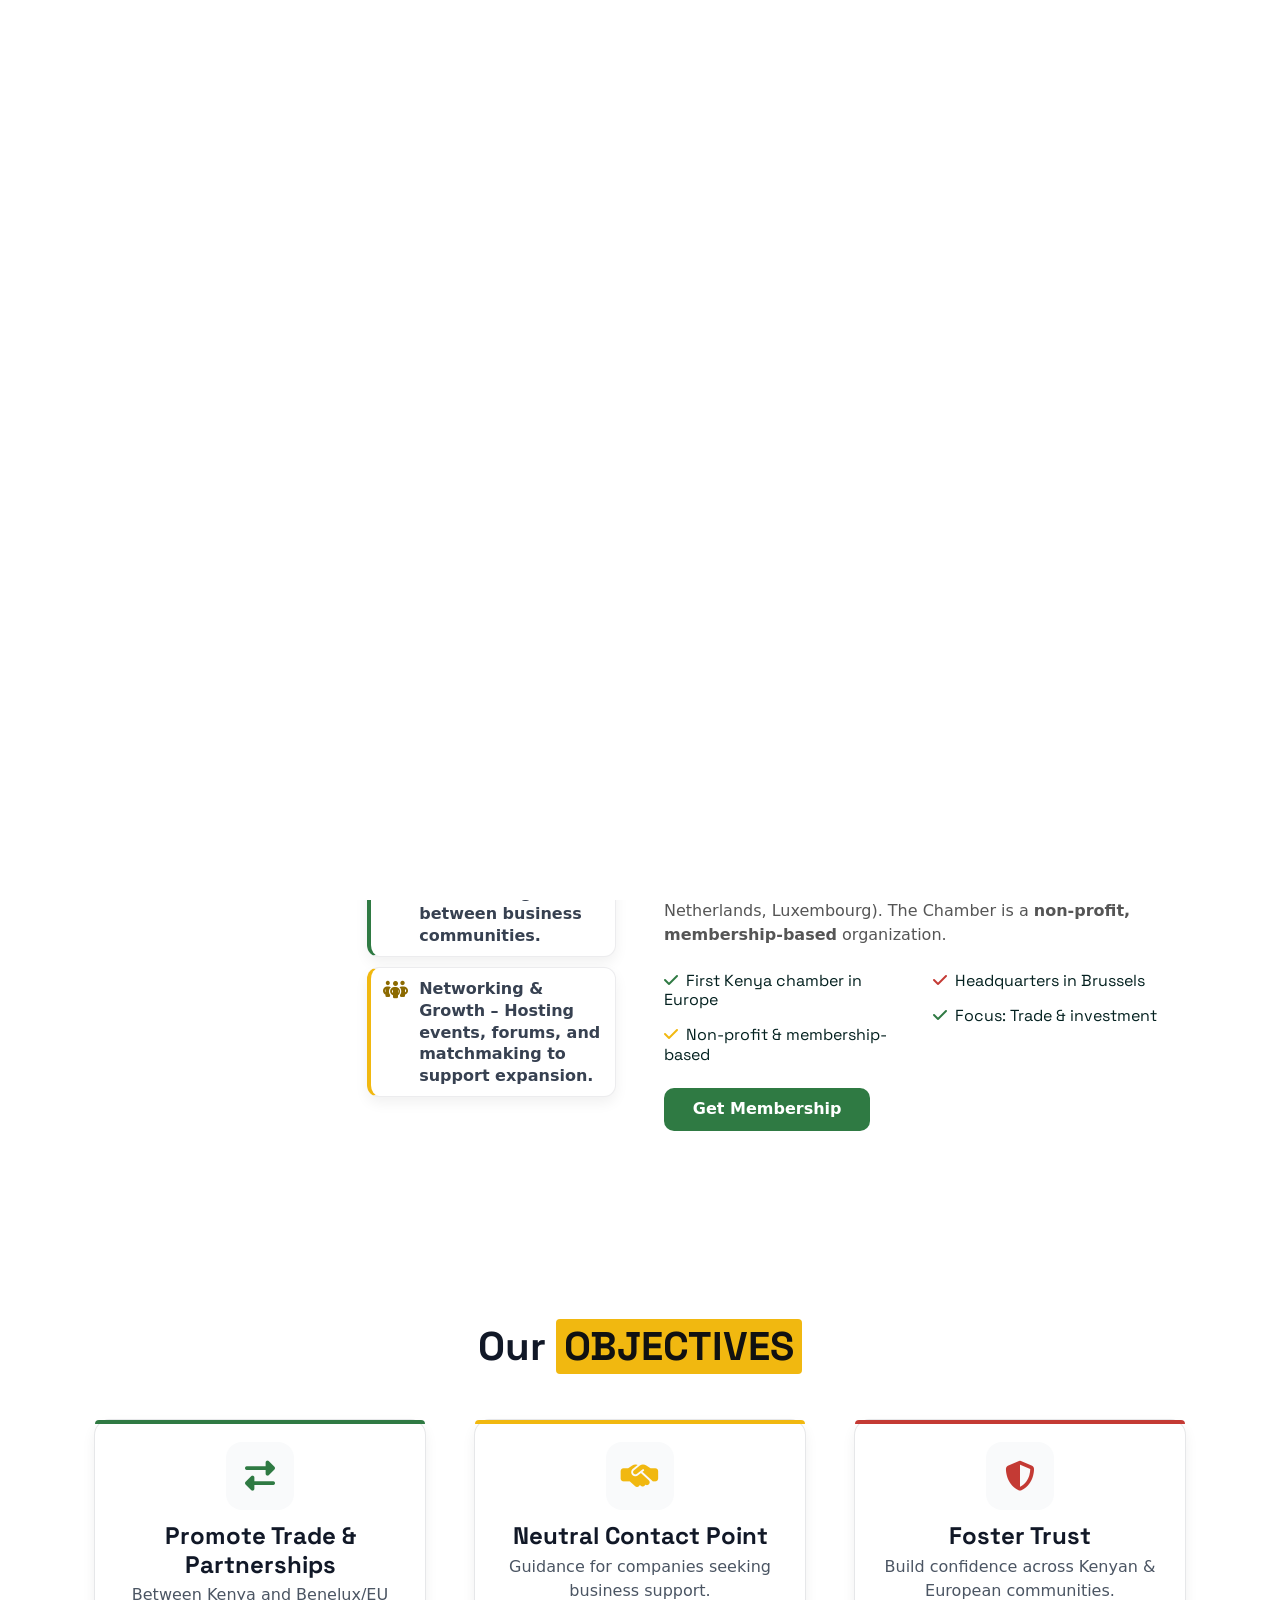
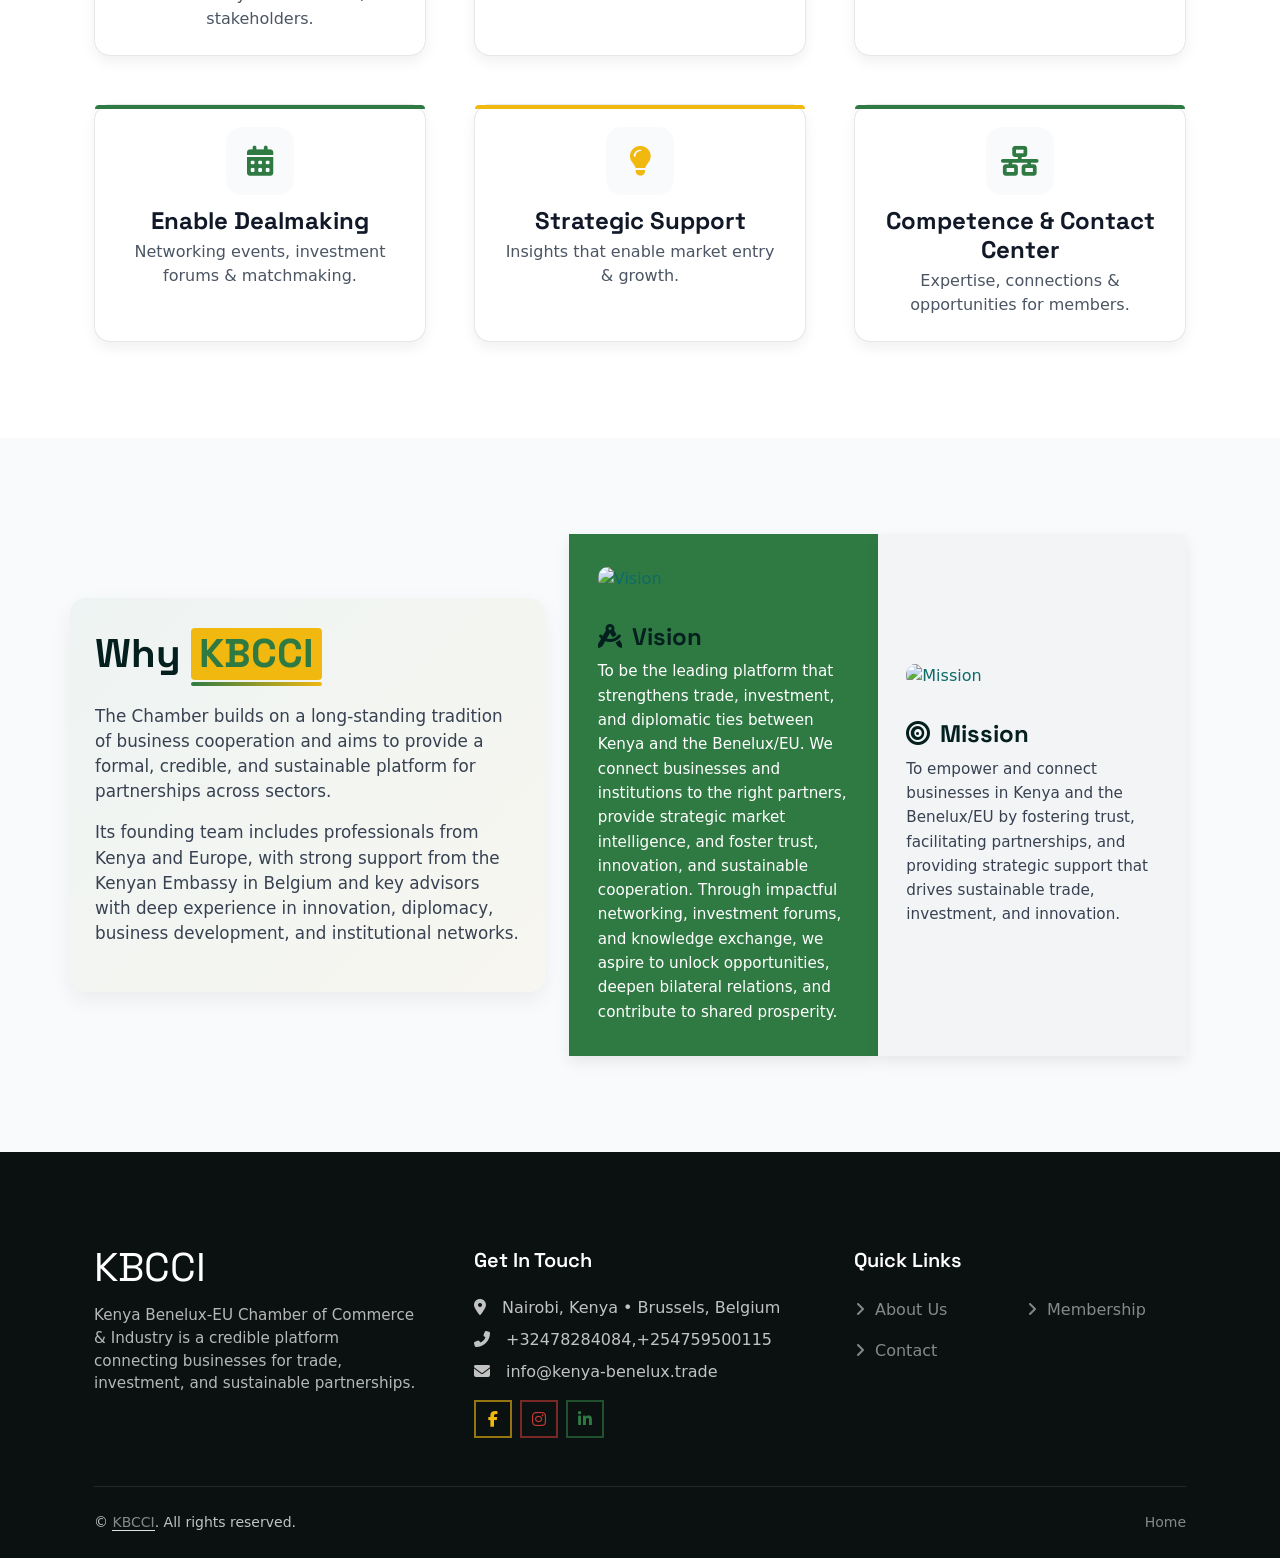
==== commit c4c8e9df: "Separating Html and css" ====
--- a/about.html
+++ b/about.html
@@ -3,8 +3,7 @@
   <head>
     <meta charset="utf-8" />
     <title>
-      Kenya Benelux-EU Chamber of Commerce & Industry (KBCCI) — Connecting Kenya
-      & Belgium for Trade, Investment & Growth
+      Kenya Benelux-EU Chamber of Commerce & Industry (KBCCI) — About
     </title>
 
     <meta content="width=device-width, initial-scale=1.0" name="viewport" />
@@ -31,9 +30,17 @@
       rel="stylesheet"
     />
     <link
+      href="https://cdn.jsdelivr.net/npm/bootstrap@5.3.8/dist/css/bootstrap.min.css"
+      rel="stylesheet"
+    />
+    <link
       href="https://cdn.jsdelivr.net/npm/bootstrap-icons@1.4.1/font/bootstrap-icons.css"
       rel="stylesheet"
     />
+    <link
+      rel="stylesheet"
+      href="https://cdnjs.cloudflare.com/ajax/libs/font-awesome/6.5.2/css/all.min.css"
+    />
 
     <!-- Libraries Stylesheet -->
     <link href="lib/animate/animate.min.css" rel="stylesheet" />
@@ -44,6 +51,9 @@
 
     <!-- Template Stylesheet -->
     <link href="css/style.css" rel="stylesheet" />
+
+    <!-- KBCCI custom styles (extracted) -->
+    <link href="css/kbcci-about.css" rel="stylesheet" />
   </head>
 
   <body>
@@ -99,7 +109,6 @@
             <li class="nav-item">
               <a href="membership.html" class="nav-link">Membership</a>
             </li>
-
             <li class="nav-item">
               <a href="contact.html" class="nav-link">Contact</a>
             </li>
@@ -111,13 +120,11 @@
 
     <!-- Hero Start -->
     <div class="container-fluid pb-5 hero-header kbcci-about-hero">
-      <!-- decorative brand arcs -->
       <span class="kbcci-arc arc-1"></span>
       <span class="kbcci-arc arc-2"></span>
 
       <div class="container py-5">
         <div class="row g-3 align-items-center">
-          <!-- Left -->
           <div class="col-lg-6 text-center text-lg-start">
             <span class="kbcci-badge animated fadeInDown">Who We Are</span>
             <h1 class="display-1 mb-2 animated slideInLeft" style="color: red">
@@ -128,8 +135,6 @@
               investment & partnerships.
             </p>
           </div>
-
-          <!-- Right -->
           <div class="col-lg-6 animated slideInRight"></div>
         </div>
       </div>
@@ -143,138 +148,54 @@
           <!-- LEFT: image collage + two mini-cards -->
           <div class="col-lg-6">
             <div class="row about-grid">
-              <!-- Tall image -->
               <div
                 class="col-6 wow fadeIn"
                 data-wow-delay="0.1s"
                 data-wow-duration="0.8s"
               >
-                <div
-                  class="about-img about-img-tall"
-                  style="height: 420px; border-radius: 14px; overflow: hidden"
-                >
+                <div class="about-img about-img-tall">
                   <img
                     class="img-fluid"
                     src="https://fx.iguanyalabs.com/images/kbcci/images/img10.jpeg"
                     alt="KBCCI - Kenya Benelux EU Chamber"
-                    style="width: 100%; height: 100%; object-fit: cover"
                   />
                 </div>
               </div>
 
-              <!-- Logo image + two mini cards -->
               <div
                 class="col-6 wow fadeIn"
                 data-wow-delay="0.3s"
                 data-wow-duration="0.8s"
               >
-                <div
-                  class="about-img"
-                  style="
-                    height: 280px;
-                    border-radius: 14px;
-                    overflow: hidden;
-                    margin-bottom: 14px;
-                  "
-                >
+                <div class="about-img about-img-logo">
                   <img
                     class="img-fluid"
                     src="https://fx.iguanyalabs.com/images/kbcci/logo/kbcci-logo1.png"
                     alt="KBCCI Brussels HQ"
-                    style="
-                      width: 100%;
-                      height: 100%;
-                      object-fit: contain;
-                      background: #fff;
-                    "
                   />
                 </div>
 
-                <!-- Mini Card 1 -->
                 <div
-                  class="mini-card wow fadeInUp"
+                  class="mini-card mini-card-green wow fadeInUp"
                   data-wow-delay="0.45s"
-                  style="
-                    display: flex;
-                    align-items: flex-start;
-                    gap: 0.7rem;
-                    background: #ffffff;
-                    border: 1px solid rgba(17, 24, 39, 0.08);
-                    border-left: 4px solid #2f7a43;
-                    border-radius: 12px;
-                    padding: 10px 12px;
-                    margin-bottom: 10px;
-                    box-shadow: 0 6px 14px rgba(0, 0, 0, 0.06);
-                    transition:
-                      transform 0.22s ease,
-                      box-shadow 0.22s ease;
-                  "
                 >
-                  <i
-                    class="fa-solid fa-handshake"
-                    style="font-size: 20px; color: #2f7a43; margin-top: 2px"
-                  ></i>
-                  <p
-                    style="
-                      margin: 0;
-                      color: #374151;
-                      font-weight: 600;
-                      line-height: 1.35;
-                    "
-                  >
+                  <i class="fa-solid fa-handshake"></i>
+                  <p>
                     Offering guidance and building trust between business
                     communities.
                   </p>
                 </div>
 
-                <!-- Mini Card 2 -->
                 <div
-                  class="mini-card wow fadeInUp"
+                  class="mini-card mini-card-yellow wow fadeInUp"
                   data-wow-delay="0.55s"
-                  style="
-                    display: flex;
-                    align-items: flex-start;
-                    gap: 0.7rem;
-                    background: #ffffff;
-                    border: 1px solid rgba(17, 24, 39, 0.08);
-                    border-left: 4px solid #f1b810;
-                    border-radius: 12px;
-                    padding: 10px 12px;
-                    box-shadow: 0 6px 14px rgba(0, 0, 0, 0.06);
-                    transition:
-                      transform 0.22s ease,
-                      box-shadow 0.22s ease;
-                  "
                 >
-                  <i
-                    class="fa-solid fa-people-group"
-                    style="font-size: 20px; color: #8c6a00; margin-top: 2px"
-                  ></i>
-                  <p
-                    style="
-                      margin: 0;
-                      color: #374151;
-                      font-weight: 600;
-                      line-height: 1.35;
-                    "
-                  >
+                  <i class="fa-solid fa-people-group"></i>
+                  <p>
                     Networking &amp; Growth – Hosting events, forums, and
                     matchmaking to support expansion.
                   </p>
                 </div>
-
-                <!-- hover lift for mini-cards -->
-                <style>
-                  .mini-card:hover {
-                    transform: translateY(-4px);
-                    box-shadow: 0 16px 28px rgba(0, 0, 0, 0.12);
-                  }
-                  @media (max-width: 575.98px) {
-                    .about-img-tall {
-                      height: 360px !important;
-                    }
-                  }
-                </style>
               </div>
             </div>
           </div>
@@ -285,19 +206,8 @@
             data-wow-delay="0.5s"
             data-wow-duration="0.8s"
           >
-            <h1 class="mb-4" style="font-weight: 800">
-              <span
-                class="text-uppercase"
-                style="
-                  background: #f1b810;
-                  color: #111;
-                  font-weight: 800;
-                  padding: 2px 8px;
-                  border-radius: 4px;
-                "
-                >About</span
-              >
-              KBCCI
+            <h1 class="mb-4 about-title">
+              <span class="about-title-highlight">About</span> KBCCI
             </h1>
 
             <p class="mb-3">
@@ -324,41 +234,31 @@
               <strong>non-profit, membership-based</strong> organization.
             </p>
 
-            <!-- Checklist -->
-            <div class="row g-3">
+            <div class="row g-3 check-list">
               <div class="col-sm-6">
                 <h6 class="mb-3">
-                  <i class="fa fa-check me-2" style="color: #2f7a43"></i>First
-                  Kenya chamber in Europe
+                  <i class="fa fa-check me-2 check-green"></i>First Kenya
+                  chamber in Europe
                 </h6>
                 <h6 class="mb-0">
-                  <i class="fa fa-check me-2" style="color: #f1b810"></i
-                  >Non-profit &amp; membership-based
+                  <i class="fa fa-check me-2 check-yellow"></i>Non-profit &amp;
+                  membership-based
                 </h6>
               </div>
               <div class="col-sm-6">
                 <h6 class="mb-3">
-                  <i class="fa fa-check me-2" style="color: #c43a34"></i
-                  >Headquarters in Brussels
+                  <i class="fa fa-check me-2 check-red"></i>Headquarters in
+                  Brussels
                 </h6>
                 <h6 class="mb-0">
-                  <i class="fa fa-check me-2" style="color: #2f7a43"></i>Focus:
-                  Trade &amp; investment
+                  <i class="fa fa-check me-2 check-green"></i>Focus: Trade &amp;
+                  investment
                 </h6>
               </div>
             </div>
 
-            <!-- CTAs -->
-            <div class="d-flex align-items-center mt-4" style="gap: 0.5rem">
-              <a
-                class="btn px-4"
-                style="
-                  background: #2f7a43;
-                  color: #fff;
-                  font-weight: 700;
-                  border-radius: 10px;
-                "
-                href="membership.html"
+            <div class="d-flex align-items-center mt-4 cta-group">
+              <a class="btn btn-primary btn-membership" href="membership.html"
                 >Get Membership</a
               >
             </div>
@@ -368,47 +268,19 @@
     </div>
     <!-- About End -->
 
-    <!-- Inline keyframe animation -->
-    <style>
-      @keyframes fadeSlideIn {
-        from {
-          opacity: 0;
-          transform: translateY(20px);
-        }
-        to {
-          opacity: 1;
-          transform: translateY(0);
-        }
-      }
-    </style>
-
     <!-- Objectives Start -->
-    <div class="container-fluid py-5" style="background: #fff">
+    <div class="container-fluid py-5 objectives-section">
       <div class="container py-5">
         <div class="text-center">
-          <h1 class="mb-5" style="font-weight: 800; color: #111827">
+          <h1 class="mb-5 objectives-heading">
             Our
-            <span
-              style="
-                background: #f1b810;
-                color: #111;
-                padding: 2px 8px;
-                border-radius: 4px;
-                font-weight: 800;
-                text-transform: uppercase;
-              "
-              >Objectives</span
-            >
+            <span class="objectives-highlight">Objectives</span>
           </h1>
         </div>
 
         <div class="row g-5 align-items-stretch">
-          <!-- 1 -->
           <div class="col-md-6 col-lg-4">
-            <div
-              class="obj-card"
-              style="--accent: #2f7a43; --hover-bg: #eaf4ee; --delay: 0s"
-            >
+            <div class="obj-card obj-card-green" style="--delay: 0s">
               <div class="icon-badge">
                 <i class="fa-solid fa-right-left"></i>
               </div>
@@ -417,12 +289,8 @@
             </div>
           </div>
 
-          <!-- 2 -->
           <div class="col-md-6 col-lg-4">
-            <div
-              class="obj-card"
-              style="--accent: #f1b810; --hover-bg: #fff6d6; --delay: 0.06s"
-            >
+            <div class="obj-card obj-card-yellow" style="--delay: 0.06s">
               <div class="icon-badge">
                 <i class="fa-solid fa-handshake-simple"></i>
               </div>
@@ -431,12 +299,8 @@
             </div>
           </div>
 
-          <!-- 3 -->
           <div class="col-md-6 col-lg-4">
-            <div
-              class="obj-card"
-              style="--accent: #c43a34; --hover-bg: #fde9e8; --delay: 0.12s"
-            >
+            <div class="obj-card obj-card-red" style="--delay: 0.12s">
               <div class="icon-badge">
                 <i class="fa-solid fa-shield-halved"></i>
               </div>
@@ -445,12 +309,8 @@
             </div>
           </div>
 
-          <!-- 4 -->
           <div class="col-md-6 col-lg-4">
-            <div
-              class="obj-card"
-              style="--accent: #2f7a43; --hover-bg: #eaf4ee; --delay: 0.18s"
-            >
+            <div class="obj-card obj-card-green" style="--delay: 0.18s">
               <div class="icon-badge">
                 <i class="fa-solid fa-calendar-days"></i>
               </div>
@@ -459,12 +319,8 @@
             </div>
           </div>
 
-          <!-- 5 -->
           <div class="col-md-6 col-lg-4">
-            <div
-              class="obj-card"
-              style="--accent: #f1b810; --hover-bg: #fff6d6; --delay: 0.24s"
-            >
+            <div class="obj-card obj-card-yellow" style="--delay: 0.24s">
               <div class="icon-badge">
                 <i class="fa-solid fa-lightbulb"></i>
               </div>
@@ -473,12 +329,8 @@
             </div>
           </div>
 
-          <!-- 6 -->
           <div class="col-md-6 col-lg-4">
-            <div
-              class="obj-card"
-              style="--accent: #2f7a43; --hover-bg: #eaf4ee; --delay: 0.3s"
-            >
+            <div class="obj-card obj-card-green" style="--delay: 0.3s">
               <div class="icon-badge">
                 <i class="fa-solid fa-network-wired"></i>
               </div>
@@ -491,114 +343,12 @@
     </div>
     <!-- Objectives End -->
 
-    <!-- Inline CSS -->
-    <style>
-      :root {
-        --kbcci-green: #2f7a43;
-        --kbcci-yellow: #f1b810;
-        --kbcci-red: #c43a34;
-      }
-
-      .obj-card {
-        position: relative;
-        height: 100%;
-        background: #ffffff;
-        border: 1px solid rgba(17, 24, 39, 0.1);
-        border-radius: 16px;
-        padding: 22px 22px 24px;
-        box-shadow: 0 6px 14px rgba(0, 0, 0, 0.06);
-        transition:
-          transform 0.25s ease,
-          box-shadow 0.25s ease,
-          background 0.25s ease;
-        animation: objIn 0.6s ease both;
-        animation-delay: var(--delay, 0s);
-      }
-
-      /* accent bar */
-      .obj-card::before {
-        content: "";
-        position: absolute;
-        left: 0;
-        right: 0;
-        top: 0;
-        height: 4px;
-        background: var(--accent, var(--kbcci-green));
-        border-top-left-radius: 16px;
-        border-top-right-radius: 16px;
-      }
-
-      /* hover */
-      .obj-card:hover {
-        transform: translateY(-6px);
-        background: var(--hover-bg, #f9fafb);
-        box-shadow: 0 14px 28px rgba(0, 0, 0, 0.12);
-      }
-
-      /* icon badge */
-      .icon-badge {
-        width: 68px;
-        height: 68px;
-        border-radius: 16px;
-        margin: 0 auto 12px;
-        display: flex;
-        align-items: center;
-        justify-content: center;
-        background: #f9fafb;
-        transition:
-          transform 0.25s ease,
-          background 0.25s ease;
-      }
-      .icon-badge i {
-        font-size: 30px;
-        color: var(--accent, var(--kbcci-green));
-      }
-      .obj-card:hover .icon-badge {
-        transform: scale(1.1);
-        background: #fff;
-      }
-
-      /* text */
-      .obj-card h4 {
-        font-weight: 800;
-        color: #111827;
-        margin: 0.35rem 0 0.25rem;
-        text-align: center;
-      }
-      .obj-card p {
-        color: #4b5563;
-        margin: 0;
-        text-align: center;
-      }
-
-      /* animations */
-      @keyframes objIn {
-        from {
-          opacity: 0;
-          transform: translateY(12px);
-        }
-        to {
-          opacity: 1;
-          transform: none;
-        }
-      }
-    </style>
-
-    <!-- Font Awesome -->
-    <link
-      rel="stylesheet"
-      href="https://cdnjs.cloudflare.com/ajax/libs/font-awesome/6.5.2/css/all.min.css"
-    />
-
-    <!-- Why KBCCI / Mission • Vision • Values Start -->
     <!-- Why KBCCI / Mission & Vision -->
     <div class="container-fluid py-5 kbcci-services">
       <div class="container py-5">
         <div class="row g-5 align-items-center">
-          <!-- LEFT: WHY KBCCI -->
           <div class="col-lg-5 wow fadeIn kbcci-why" data-wow-delay="0.1s">
             <h1 class="mb-4 about-heading">Why <span>KBCCI</span></h1>
-
             <p class="about-lead mb-3">
               The Chamber builds on a long-standing tradition of business
               cooperation and aims to provide a formal, credible, and
@@ -612,10 +362,8 @@
             </p>
           </div>
 
-          <!-- RIGHT: Vision + Mission (cards keep original design/hover) -->
           <div class="col-lg-7">
             <div class="row g-0">
-              <!-- Vision -->
               <div class="col-md-6 wow fadeIn" data-wow-delay="0.2s">
                 <div
                   class="service-item h-100 d-flex flex-column justify-content-center bg-primary"
@@ -623,13 +371,13 @@
                   <a href="#!" class="service-img position-relative mb-4">
                     <img
                       class="img-fluid w-100"
-                      src="img/Port of Antwerp cranes aerial.jpeg"
+                      src="https://fx.iguanyalabs.com/images/kbcci/images/img8.jpeg"
                       alt="Vision"
                     />
-                    <h3>
-                      <i class="fa-solid fa-compass-drafting me-1"></i> Vision
-                    </h3>
                   </a>
+                  <h3>
+                    <i class="fa-solid fa-compass-drafting me-1"></i> Vision
+                  </h3>
                   <p class="mb-0">
                     To be the leading platform that strengthens trade,
                     investment, and diplomatic ties between Kenya and the
@@ -644,7 +392,6 @@
                 </div>
               </div>
 
-              <!-- Mission -->
               <div class="col-md-6 wow fadeIn" data-wow-delay="0.4s">
                 <div
                   class="service-item h-100 d-flex flex-column justify-content-center bg-light"
@@ -652,11 +399,11 @@
                   <a href="#!" class="service-img position-relative mb-4">
                     <img
                       class="img-fluid w-100"
-                      src="img/Port of Mombasa containers.jpeg"
+                      src="https://fx.iguanyalabs.com/images/kbcci/images/img10.jpeg"
                       alt="Mission"
                     />
-                    <h3><i class="fa-solid fa-bullseye me-1"></i> Mission</h3>
                   </a>
+                  <h3><i class="fa-solid fa-bullseye me-1"></i> Mission</h3>
                   <p class="mb-0">
                     To empower and connect businesses in Kenya and the
                     Benelux/EU by fostering trust, facilitating partnerships,
@@ -670,159 +417,98 @@
         </div>
       </div>
     </div>
-
-    <!-- Why KBCCI / Mission • Vision • Values End -->
+    <!-- Why KBCCI / Mission & Vision End -->
 
     <!-- Footer Start -->
-    <div
-      class="container-fluid footer pt-5 kbcci-footer"
-      style="background: #0b1110; color: rgba(255, 255, 255, 0.75)"
-    >
+    <div class="container-fluid footer pt-5 kbcci-footer">
       <div class="container py-5">
         <div class="row g-5 align-items-start">
-          <!-- Brand / About -->
           <div class="col-md-6 col-lg-4 wow fadeIn" data-wow-delay="0.1s">
             <a
               href="index.html"
-              class="d-inline-block mb-3 align-middle"
-              style="text-decoration: none"
+              class="d-inline-block mb-3 align-middle footer-brand"
             >
-              <h1 class="m-0 lh-1" style="color: #fff">KBCCI</h1>
+              <h1 class="m-0 lh-1">KBCCI</h1>
             </a>
-            <p class="mb-0">
+            <p class="mb-0 footer-description">
               Kenya Benelux-EU Chamber of Commerce & Industry is a credible
               platform connecting businesses for trade, investment, and
               sustainable partnerships.
             </p>
           </div>
 
-          <!-- Get in touch -->
           <div class="col-md-6 col-lg-4 wow fadeIn" data-wow-delay="0.25s">
-            <h5 class="mb-4 kbcci-foot-heading" style="color: #fff">
-              Get In Touch
-            </h5>
+            <h5 class="mb-4 kbcci-foot-heading">Get In Touch</h5>
             <p class="mb-2">
               <i class="fa fa-map-marker-alt me-3"></i>Nairobi, Kenya •
               Brussels, Belgium
             </p>
             <p class="mb-2">
-              <i class="fa fa-phone-alt me-3"></i>+32470317413 ,+254719212592
+              <i class="fa fa-phone-alt me-3"></i>+32478284084,+254759500115
             </p>
             <p class="mb-0">
               <i class="fa fa-envelope me-3"></i>info@kenya-benelux.trade
             </p>
 
-            <div class="d-flex pt-3">
+            <div class="d-flex pt-3 social-icons">
               <a
-                class="btn btn-outline-primary btn-square border-2 me-2"
+                class="btn btn-outline-primary btn-square border-2 me-2 social-facebook"
                 href="https://www.facebook.com/profile.php?id=61580810310268"
                 aria-label="Facebook"
                 target="_blank"
                 rel="noopener"
-                style="border-color: rgba(241, 184, 16, 0.6); color: #f1b810"
               >
                 <i class="fab fa-facebook-f"></i>
               </a>
               <a
-                class="btn btn-outline-primary btn-square border-2 me-2"
+                class="btn btn-outline-primary btn-square border-2 me-2 social-instagram"
                 href="https://www.instagram.com/kenyabeneluxtrade/"
                 aria-label="Instagram"
                 target="_blank"
                 rel="noopener"
-                style="border-color: rgba(196, 58, 52, 0.6); color: #c43a34"
               >
                 <i class="fab fa-instagram"></i>
               </a>
               <a
-                class="btn btn-outline-primary btn-square border-2 me-2"
+                class="btn btn-outline-primary btn-square border-2 me-2 social-linkedin"
                 href="https://www.linkedin.com/company/111980159/admin/dashboard/"
                 aria-label="LinkedIn"
                 target="_blank"
                 rel="noopener"
-                style="border-color: rgba(47, 122, 67, 0.6); color: #2f7a43"
               >
                 <i class="fab fa-linkedin-in"></i>
               </a>
             </div>
           </div>
 
-          <!-- Quick links -->
           <div class="col-md-12 col-lg-4 wow fadeIn" data-wow-delay="0.4s">
-            <h5 class="mb-4 kbcci-foot-heading" style="color: #fff">
-              Quick Links
-            </h5>
-            <div
-              class="d-grid"
-              style="
-                grid-template-columns: repeat(2, minmax(0, 1fr));
-                gap: 0.25rem 0.75rem;
-              "
-            >
-              <a
-                class="btn btn-link p-0 text-start"
-                href="about.html"
-                style="color: rgba(255, 255, 255, 0.6); text-decoration: none"
-              >
-                About Us
-              </a>
-              <a
-                class="btn btn-link p-0 text-start"
-                href="membership.html"
-                style="color: rgba(255, 255, 255, 0.6); text-decoration: none"
-              >
-                Membership
-              </a>
-              <a
-                class="btn btn-link p-0 text-start"
-                href="contact.html"
-                style="color: rgba(255, 255, 255, 0.6); text-decoration: none"
-              >
-                Contact
-              </a>
-            </div>
-          </div>
-        </div>
-      </div>
-
-      <!-- Bottom bar -->
+            <h5 class="mb-4 kbcci-foot-heading">Quick Links</h5>
+            <div class="footer-links-grid">
+              <a class="btn btn-link p-0 text-start" href="about.html"
+                >About Us</a
+              >
+              <a class="btn btn-link p-0 text-start" href="membership.html"
+                >Membership</a
+              >
+              <a class="btn btn-link p-0 text-start" href="contact.html"
+                >Contact</a
+              >
+            </div>
+          </div>
+        </div>
+      </div>
+
       <div class="container wow fadeIn" data-wow-delay="0.1s">
-        <div
-          class="copyright"
-          style="
-            padding: 22px 0;
-            border-top: 1px solid rgba(255, 255, 255, 0.08);
-            font-size: 14px;
-          "
-        >
+        <div class="copyright">
           <div class="row align-items-center">
             <div class="col-md-6 text-center text-md-start mb-3 mb-md-0">
               &copy;
-              <a
-                class="border-bottom"
-                href="index.html"
-                style="
-                  color: rgba(255, 255, 255, 0.8);
-                  text-decoration: none;
-                  border-color: rgba(241, 184, 16, 0.65);
-                "
-                >KBCCI</a
+              <a class="border-bottom copyright-link" href="index.html">KBCCI</a
               >. All rights reserved.
             </div>
             <div class="col-md-6 text-center text-md-end">
-              <div
-                class="footer-menu"
-                style="
-                  display: flex;
-                  gap: 12px;
-                  justify-content: center;
-                  justify-content: end;
-                "
-              >
-                <a
-                  href="index.html"
-                  style="color: rgba(255, 255, 255, 0.6); text-decoration: none"
-                  >Home</a
-                >
+              <div class="footer-menu">
+                <a href="index.html">Home</a>
               </div>
             </div>
           </div>
@@ -831,78 +517,10 @@
     </div>
     <!-- Footer End -->
 
-    <!-- Back to Top (KBCCI Inline) -->
-    <a
-      href="#!"
-      id="backToTop"
-      aria-label="Back to top"
-      title="Back to top"
-      style="
-        position: fixed;
-        right: 18px;
-        bottom: 18px;
-        width: 54px;
-        height: 54px;
-        border-radius: 14px;
-        display: flex;
-        align-items: center;
-        justify-content: center;
-        background: #f1b810;
-        color: #2f7a43;
-        text-decoration: none;
-        box-shadow: 0 12px 30px rgba(47, 122, 67, 0.35);
-        z-index: 1030;
-        opacity: 0;
-        transform: translateY(12px) scale(0.9);
-        pointer-events: none;
-        transition:
-          opacity 0.25s ease,
-          transform 0.25s ease,
-          box-shadow 0.25s ease,
-          filter 0.25s ease;
-      "
-    >
-      <i class="bi bi-arrow-up" style="font-size: 22px; line-height: 1"></i>
+    <!-- Back to Top -->
+    <a href="#!" id="backToTop" aria-label="Back to top" title="Back to top">
+      <i class="bi bi-arrow-up"></i>
     </a>
-
-    <script>
-      (function () {
-        var btn = document.getElementById("backToTop");
-        if (!btn) return;
-
-        function onScroll() {
-          if (window.scrollY > 300) {
-            btn.style.opacity = "1";
-            btn.style.transform = "translateY(0) scale(1)";
-            btn.style.pointerEvents = "auto";
-            btn.style.animation = "pulse 1.8s ease-in-out infinite";
-          } else {
-            btn.style.opacity = "0";
-            btn.style.transform = "translateY(12px) scale(.9)";
-            btn.style.pointerEvents = "none";
-            btn.style.animation = "none";
-          }
-        }
-
-        // Pulse keyframes via JS injection
-        var style = document.createElement("style");
-        style.innerHTML = `
-    @keyframes pulse {
-      0%,100% { filter:none; }
-      50% { filter:brightness(1.08); }
-    }
-  `;
-        document.head.appendChild(style);
-
-        window.addEventListener("scroll", onScroll, { passive: true });
-        onScroll();
-
-        btn.addEventListener("click", function (e) {
-          e.preventDefault();
-          window.scrollTo({ top: 0, behavior: "smooth" });
-        });
-      })();
-    </script>
 
     <!-- JavaScript Libraries -->
     <script src="https://ajax.googleapis.com/ajax/libs/jquery/3.6.1/jquery.min.js"></script>
@@ -914,5 +532,6 @@
 
     <!-- Javascript -->
     <script src="js/main.js"></script>
+    <script src="js/kbcci-about.js"></script>
   </body>
 </html>
--- a/css/style.css
+++ b/css/style.css
@@ -58,11 +58,11 @@
 
 /*** Navbar ***/
 .sticky-top {
-  top: -150px;
   transition: 0.5s;
 }
 
 .navbar {
+  /* top: 0; */
   padding: 15px 0;
   font-family: "Space Grotesk", sans-serif;
   font-size: 18px;
@@ -159,7 +159,7 @@
 
 /* ===== Hero base (layout preserved) ===== */
 .hero-header {
-  margin-top: -100px;
+  margin-top: -120px;
   padding-top: 150px;
   background: url(../img/hero-bg.jpg) top center no-repeat;
   background-size: cover;
@@ -543,7 +543,7 @@
   position: relative;
   border-radius: 14px;
   overflow: hidden;
-  height: 260px;
+  height: 420px;
   box-shadow: 0 10px 24px rgba(0, 0, 0, 0.1);
 }
 .about-img-card img {
@@ -558,32 +558,27 @@
 
 /* Make the second image taller only */
 .about-img-card.about-img-tall {
-  height: 340px;
+  height: 560px;
 }
 
 /* Branded ribbon replacing old blue bar */
 .about-ribbon {
-  height: calc(100% - 340px - 0.75rem); /* subtract tall image height + gap */
-  min-height: 78px;
+  height: calc(100% - 480px - 1rem); /* increased subtraction reduces height */
+  min-height: 24px; /* was 38px */
   display: flex;
   align-items: center;
   justify-content: center;
   border-radius: 12px;
-  background: linear-gradient(
-    135deg,
-    var(--kbcci-green),
-    var(--kbcci-yellow),
-    var(--kbcci-red)
-  );
-  color: #0f172a;
+  background: var(--kbcci-green);
+  color: #ffffff;
   font-weight: 800;
   box-shadow: 0 8px 18px rgba(0, 0, 0, 0.08);
 }
 
 /* Feature cards with icons */
 #kbcci-feature-cards {
-    row-gap: 24px;
-    margin-top: 20px;
+  row-gap: 24px;
+  margin-top: 20px;
 }
 
 .feature-card {
@@ -858,15 +853,16 @@
   color: #fff;
   transition: 0.5s;
 }
-.service-item.bg-primary:hover {
+/* .service-item.bg-primary:hover {
   background: linear-gradient(
     90deg,
     var(--kbcci-green),
     var(--kbcci-yellow)
   ) !important;
-}
+} */
+
 .service-item.bg-primary:hover p {
-  color: #111;
+  color: #fff;
 }
 
 /* Light tile */
@@ -878,12 +874,9 @@
   transition: 0.5s;
 }
 .service-item.bg-light:hover {
-  background: linear-gradient(
-    90deg,
-    var(--kbcci-yellow),
-    var(--kbcci-red)
-  ) !important;
-}
+  background: var(--kbcci-yellow);
+}
+
 .service-item.bg-light:hover p {
   color: #111;
 }
@@ -896,11 +889,13 @@
   padding: 0 12px 7px 0;
   font-weight: 700;
 }
-.service-item.bg-primary .service-img h3 {
+
+
+/* .service-item.bg-primary .service-img h3 {
   background: var(--kbcci-green);
   color: #fff;
   transition: 0.5s;
-}
+} */
 .service-item.bg-primary:hover .service-img h3 {
   background: rgba(255, 255, 255, 0.9);
   color: #111;
@@ -910,10 +905,10 @@
   color: #111;
   transition: 0.5s;
 }
-.service-item.bg-light:hover .service-img h3 {
+/* .service-item.bg-light:hover .service-img h3 {
   background: var(--kbcci-red);
   color: #fff;
-}
+} */
 
 /* Image hover zoom */
 .service-img {
@@ -1004,7 +999,7 @@
 /* ===== About Hero (scoped) ===== */
 .kbcci-about-hero {
   position: relative;
-  margin-top: -100px; /* keep your original offset behavior */
+  margin-top: -120px; /* keep your original offset behavior */
   padding-top: 150px; /* keep vertical rhythm */
   color: #fff;
   overflow: hidden;
@@ -1141,7 +1136,7 @@
   }
 }
 
-/*** Our Team ***/
+/* ** Our Team **
 .team-item img {
   transition: 0.5s;
 }
@@ -1170,6 +1165,49 @@
   padding: 3px 15px;
   color: var(--bs-white);
   background: var(--bs-primary);
+} */
+
+/* Key Partners */
+.partner-card {
+  background: #fff;
+  border: 1px solid rgba(17, 24, 39, 0.1);
+  border-radius: 14px;
+  padding: 28px 20px 22px;
+  transition:
+    transform 0.25s ease,
+    box-shadow 0.25s ease,
+    border-color 0.25s ease;
+}
+.partner-card:hover {
+  transform: translateY(-6px);
+  box-shadow: 0 16px 32px rgba(0, 0, 0, 0.1);
+  border-color: #f1b810;
+}
+.partner-avatar {
+  width: 90px;
+  height: 90px;
+  border-radius: 50%;
+  object-fit: cover;
+  border: 3px solid #f1b810;
+  margin: 0 auto 14px;
+  display: block;
+}
+.partner-name {
+  font-weight: 800;
+  font-size: 1rem;
+  color: #111827;
+  margin: 0 0 4px;
+}
+.partner-title {
+  font-size: 0.85rem;
+  color: #2f7a43;
+  font-weight: 600;
+  margin: 0 0 6px;
+}
+.partner-org {
+  font-size: 0.8rem;
+  color: #6b7280;
+  margin: 0;
 }
 
 /* KBCCI palette */
@@ -1329,3 +1367,41 @@
   padding-right: 0;
   border-right: none;
 }
+
+
+/* ---------- BACK TO TOP ---------- */
+#backToTop {
+  position: fixed;
+  right: 18px;
+  bottom: 18px;
+  width: 54px;
+  height: 54px;
+  border-radius: 14px;
+  display: flex;
+  align-items: center;
+  justify-content: center;
+  background: #f1b810;
+  color: #2f7a43;
+  text-decoration: none;
+  box-shadow: 0 12px 30px rgba(47, 122, 67, 0.35);
+  z-index: 1030;
+  opacity: 0;
+  transform: translateY(12px) scale(0.9);
+  pointer-events: none;
+  transition: opacity 0.25s ease, transform 0.25s ease, box-shadow 0.25s ease, filter 0.25s ease;
+}
+#backToTop.show {
+  opacity: 1;
+  transform: translateY(0) scale(1);
+  pointer-events: auto;
+  animation: pulse 1.8s ease-in-out infinite;
+}
+#backToTop i {
+  font-size: 22px;
+  line-height: 1;
+}
+@keyframes pulse {
+  0%, 100% { filter: none; }
+  50% { filter: brightness(1.08); }
+}
+
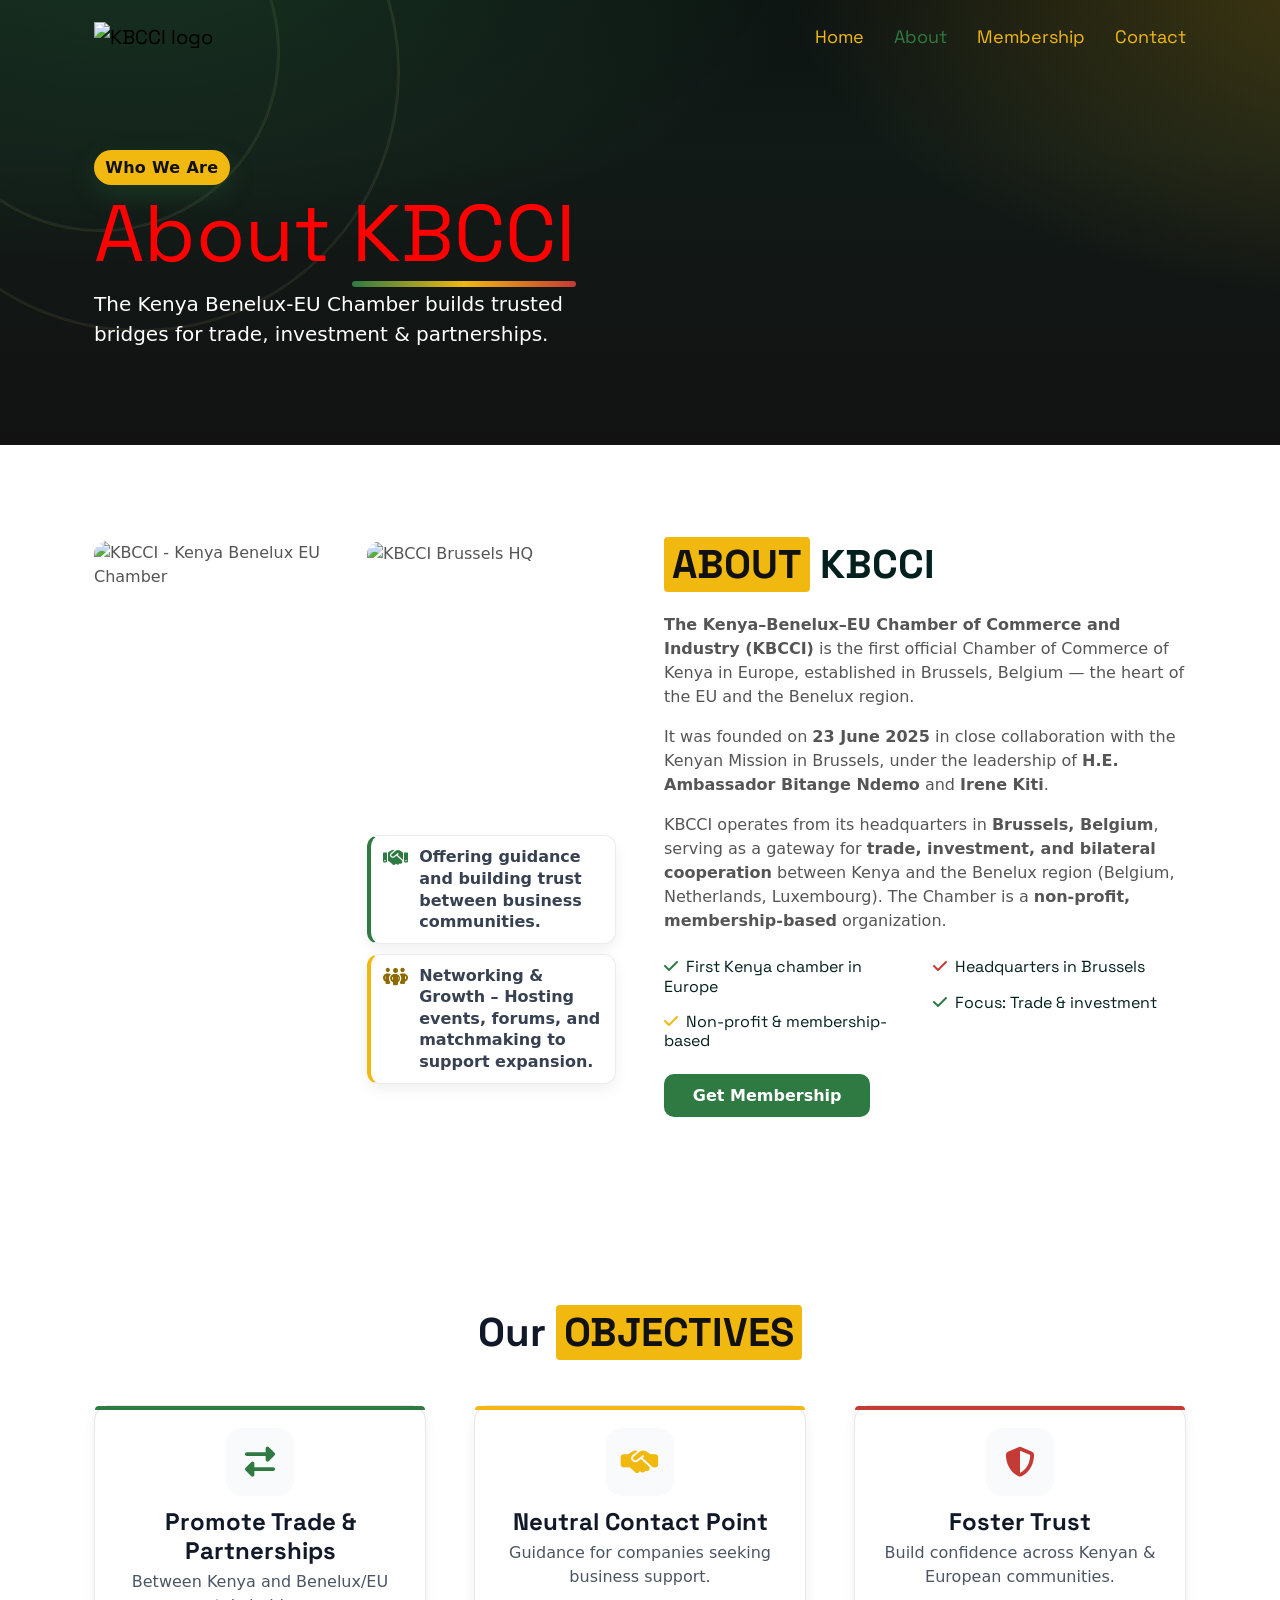
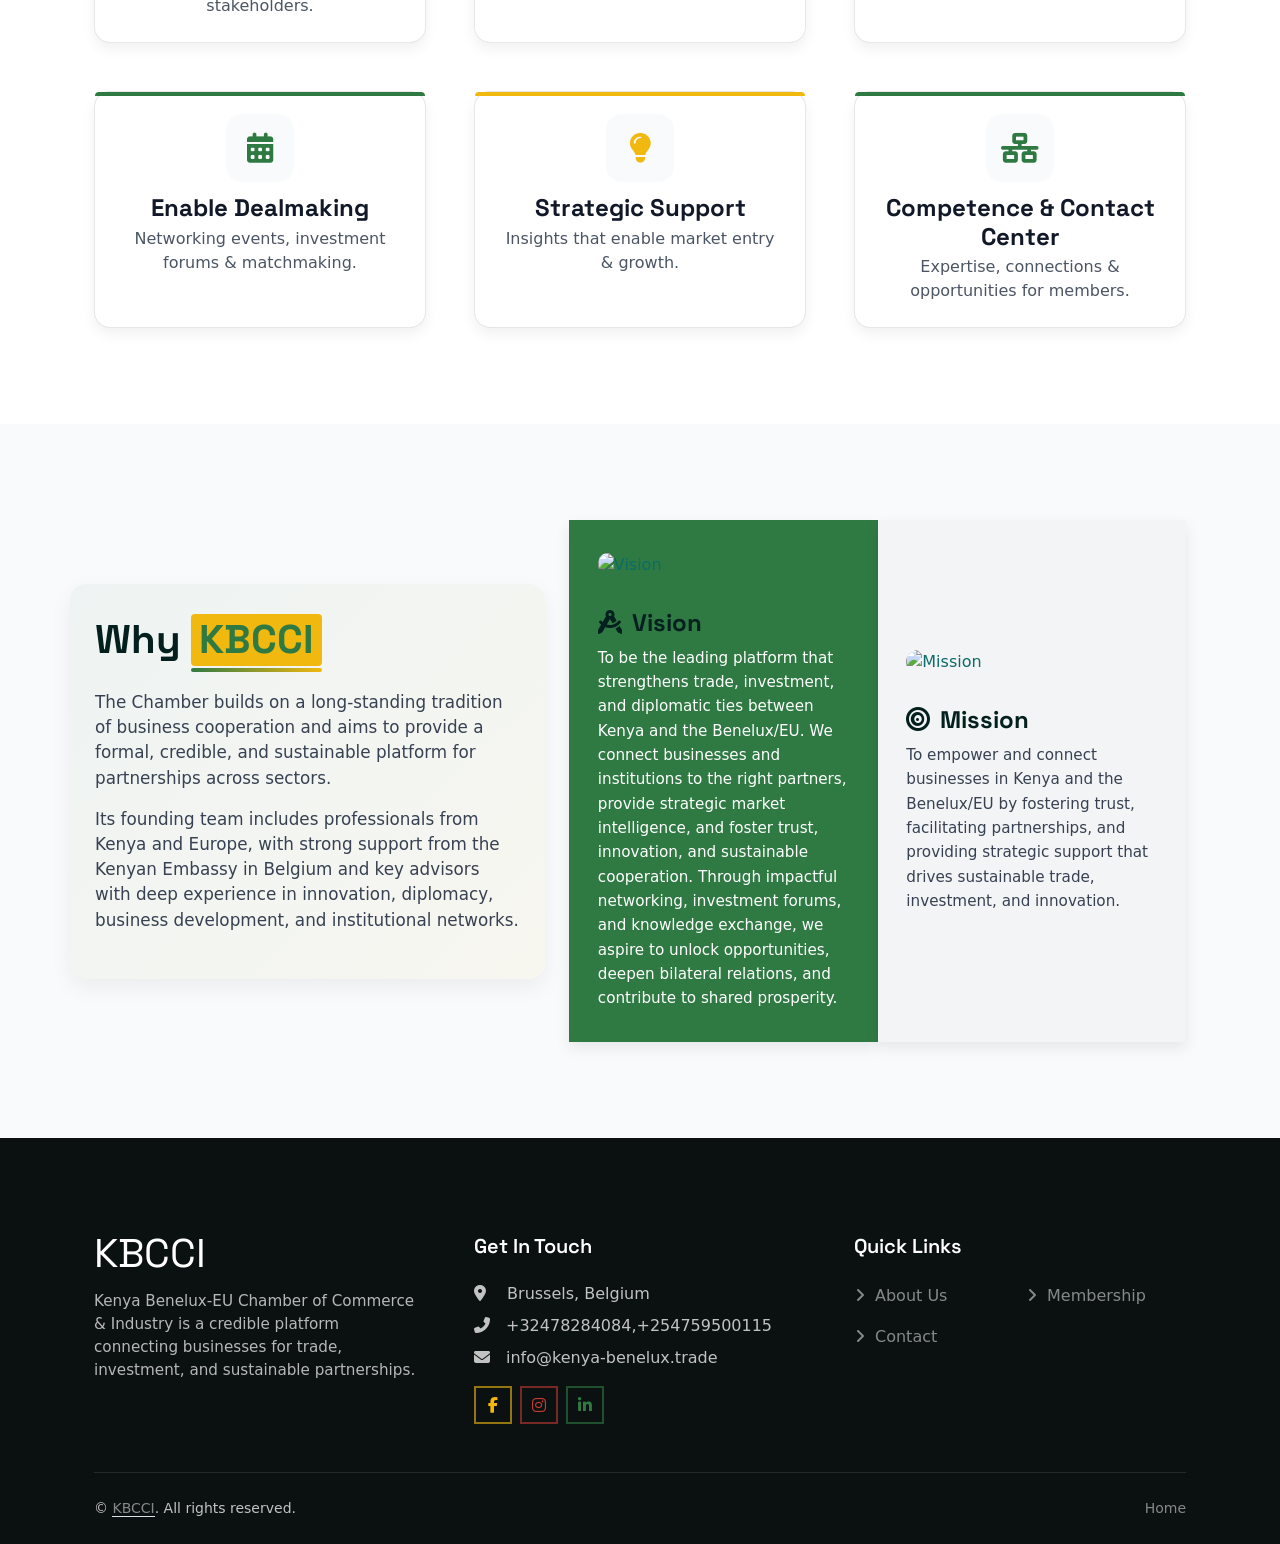
==== commit 75b53023: "feat: create menber logos and adjust the css" ====
--- a/about.html
+++ b/about.html
@@ -440,7 +440,7 @@
           <div class="col-md-6 col-lg-4 wow fadeIn" data-wow-delay="0.25s">
             <h5 class="mb-4 kbcci-foot-heading">Get In Touch</h5>
             <p class="mb-2">
-              <i class="fa fa-map-marker-alt me-3"></i>Nairobi, Kenya •
+              <i class="fa fa-map-marker-alt me-3"></i>
               Brussels, Belgium
             </p>
             <p class="mb-2">
@@ -532,6 +532,5 @@
 
     <!-- Javascript -->
     <script src="js/main.js"></script>
-    <script src="js/kbcci-about.js"></script>
   </body>
 </html>
--- a/css/style.css
+++ b/css/style.css
@@ -1,127 +1,10 @@
-/********** Template CSS **********/
-
-/*** Spinner ***/
-#spinner {
-  opacity: 0;
-  visibility: hidden;
-  transition:
-    opacity 0.5s ease-out,
-    visibility 0s linear 0.5s;
-  z-index: 99999;
-}
-
-#spinner.show {
-  transition:
-    opacity 0.5s ease-out,
-    visibility 0s linear 0s;
-  visibility: visible;
-  opacity: 1;
-}
-
-.back-to-top {
-  position: fixed;
-  display: none;
-  right: 45px;
-  bottom: 45px;
-  z-index: 99;
-}
-
-/*** Button ***/
-.btn {
-  transition: 0.5s;
-}
-
-.btn-square {
-  width: 38px;
-  height: 38px;
-}
-
-.btn-sm-square {
-  width: 32px;
-  height: 32px;
-}
-
-.btn-lg-square {
-  width: 48px;
-  height: 48px;
-}
-
-.btn-square,
-.btn-sm-square,
-.btn-lg-square {
-  padding: 0;
-  display: flex;
-  align-items: center;
-  justify-content: center;
-  font-weight: normal;
-}
-
-/*** Navbar ***/
-.sticky-top {
-  transition: 0.5s;
-}
-
-.navbar {
-  /* top: 0; */
-  padding: 15px 0;
-  font-family: "Space Grotesk", sans-serif;
-  font-size: 18px;
-}
-
-.navbar .navbar-nav .nav-link {
-  margin-left: 30px;
-  padding: 0;
-  outline: none;
-  color: #f1b810;
-}
-
-.navbar .navbar-nav .nav-link:hover,
-.navbar .navbar-nav .nav-link.active {
-  color: #2f7a43;
-}
-
-.navbar .dropdown-toggle::after {
-  border: none;
-  content: "\f107";
-  font-family: "Font Awesome 5 Free";
-  font-weight: 900;
-  vertical-align: middle;
-  margin-left: 8px;
-}
-
-.navbar .dropdown-menu .dropdown-item:hover,
-.navbar .dropdown-menu .dropdown-item.active {
-  color: var(--bs-white);
-  background: var(--bs-primary);
-}
-
-@media (max-width: 991.98px) {
-  .navbar .navbar-nav .nav-link {
-    margin-left: 0;
-    padding: 10px 0;
-  }
-}
-
-@media (min-width: 992px) {
-  .navbar .nav-item .dropdown-menu {
-    display: block;
-    border: none;
-    margin-top: 0;
-    top: 150%;
-    opacity: 0;
-    visibility: hidden;
-    transition: 0.5s;
-  }
-
-  .navbar .nav-item:hover .dropdown-menu {
-    top: 100%;
-    visibility: visible;
-    transition: 0.5s;
-    opacity: 1;
-  }
-}
-
-/* ===== Brand tokens from logo ===== */
+/* ============================================================
+   KBCCI — MASTER STYLESHEET
+   Merged from Template, Homepage, About, Membership & Contact
+   Deduplicated and optimised.
+   ============================================================ */
+
+/* ---------- ROOT VARIABLES (brand tokens) ---------- */
 :root {
   --kbcci-black: #17191c;
   --kbcci-red: #c43a34;
@@ -131,6 +14,7 @@
   --ink: #0f172a;
 }
 
+/* ---------- BASE & UTILITY ---------- */
 html,
 body {
   font-family:
@@ -143,10 +27,9 @@
     sans-serif;
 }
 
-/* quick brand text helpers */
 .t-primary {
   color: #c43a34;
-} /* keep Bootstrap primary feel if used */
+}
 .t-yellow {
   color: var(--kbcci-yellow);
 }
@@ -157,7 +40,180 @@
   color: var(--kbcci-red);
 }
 
-/* ===== Hero base (layout preserved) ===== */
+.fade-up {
+  opacity: 0;
+  transform: translateY(10px);
+  transition:
+    opacity 0.5s ease,
+    transform 0.5s ease;
+}
+.fade-up.in {
+  opacity: 1;
+  transform: none;
+}
+
+.swap-words {
+  display: inline-block;
+  background: var(--kbcci-green);
+  -webkit-background-clip: text;
+  background-clip: text;
+  color: transparent;
+  font-weight: 800;
+  white-space: nowrap;
+  transition:
+    opacity 0.35s ease,
+    transform 0.35s ease;
+  opacity: 1;
+  transform: translateY(0);
+}
+.swap-words.is-out {
+  opacity: 0;
+  transform: translateY(6px);
+}
+
+/* ---------- SPINNER ---------- */
+#spinner {
+  opacity: 0;
+  visibility: hidden;
+  transition:
+    opacity 0.5s ease-out,
+    visibility 0s linear 0.5s;
+  z-index: 99999;
+}
+#spinner.show {
+  transition:
+    opacity 0.5s ease-out,
+    visibility 0s linear 0s;
+  visibility: visible;
+  opacity: 1;
+}
+
+/* ---------- BUTTONS ---------- */
+.btn {
+  transition: 0.5s;
+}
+.btn-square {
+  width: 38px;
+  height: 38px;
+}
+.btn-sm-square {
+  width: 32px;
+  height: 32px;
+}
+.btn-lg-square {
+  width: 48px;
+  height: 48px;
+}
+.btn-square,
+.btn-sm-square,
+.btn-lg-square {
+  padding: 0;
+  display: flex;
+  align-items: center;
+  justify-content: center;
+  font-weight: normal;
+}
+
+.btn-cta {
+  display: inline-flex;
+  align-items: center;
+  gap: 0.55rem;
+  padding: 12px 16px;
+  border-radius: 14px;
+  font-weight: 700;
+  text-decoration: none;
+  transition:
+    transform 0.18s ease,
+    box-shadow 0.18s ease,
+    background 0.18s ease,
+    color 0.18s ease;
+}
+.btn-cta--primary {
+  background: var(--kbcci-yellow);
+  color: #19212b;
+  border: 0;
+  box-shadow: 0 12px 28px rgba(47, 122, 67, 0.28);
+}
+.btn-cta--primary:hover {
+  transform: translateY(-2px);
+  box-shadow: 0 16px 34px rgba(47, 122, 67, 0.34);
+}
+.btn-cta--ghost {
+  background: rgba(255, 255, 255, 0.06);
+  color: #fff;
+  border: 1px solid rgba(255, 255, 255, 0.5);
+  backdrop-filter: blur(4px);
+}
+.btn-cta--ghost:hover {
+  transform: translateY(-2px);
+  box-shadow: 0 12px 24px rgba(0, 0, 0, 0.18);
+}
+.btn-cta--soft {
+  background: #f3f4f6;
+  color: #111;
+  border: 1px solid rgba(17, 24, 39, 0.08);
+}
+.btn-cta--soft:hover {
+  background: #e5e7eb;
+}
+
+/* ---------- NAVBAR ---------- */
+.sticky-top {
+  transition: 0.5s;
+}
+.navbar {
+  padding: 15px 0;
+  font-family: "Space Grotesk", sans-serif;
+  font-size: 18px;
+}
+.navbar .navbar-nav .nav-link {
+  margin-left: 30px;
+  padding: 0;
+  outline: none;
+  color: #f1b810;
+}
+.navbar .navbar-nav .nav-link:hover,
+.navbar .navbar-nav .nav-link.active {
+  color: #2f7a43;
+}
+.navbar .dropdown-toggle::after {
+  border: none;
+  content: "\f107";
+  font-family: "Font Awesome 5 Free";
+  font-weight: 900;
+  vertical-align: middle;
+  margin-left: 8px;
+}
+.navbar .dropdown-menu .dropdown-item:hover,
+.navbar .dropdown-menu .dropdown-item.active {
+  color: var(--bs-white);
+  background: var(--bs-primary);
+}
+@media (max-width: 991.98px) {
+  .navbar .navbar-nav .nav-link {
+    margin-left: 0;
+    padding: 10px 0;
+  }
+}
+@media (min-width: 992px) {
+  .navbar .nav-item .dropdown-menu {
+    display: block;
+    border: none;
+    margin-top: 0;
+    top: 150%;
+    opacity: 0;
+    visibility: hidden;
+    transition: 0.5s;
+  }
+  .navbar .nav-item:hover .dropdown-menu {
+    top: 100%;
+    visibility: visible;
+    transition: 0.5s;
+    opacity: 1;
+  }
+}
+
+/* ---------- HERO (base + shared) ---------- */
 .hero-header {
   margin-top: -120px;
   padding-top: 150px;
@@ -166,8 +222,6 @@
   position: relative;
   overflow: hidden;
 }
-
-/* Theme: brand wash */
 .hero--kbcci {
   background:
     radial-gradient(
@@ -215,7 +269,7 @@
   opacity: 0.9;
 }
 
-/* Brand arc with nodes (subtle, behind content) */
+/* Brand arc with nodes */
 .kbcci-arc {
   position: absolute;
   left: -120px;
@@ -259,6 +313,7 @@
   left: 68%;
   animation: floatN 12s ease-in-out infinite 0.4s;
 }
+
 @keyframes floatN {
   0% {
     transform: translateY(0) rotate(30deg);
@@ -268,7 +323,6 @@
   }
 }
 
-/* Headline + sub */
 .kbcci-title {
   letter-spacing: -0.02em;
   line-height: 1.05;
@@ -280,43 +334,7 @@
   margin-bottom: 14px;
 }
 
-/* CTAs */
-.btn-cta {
-  display: inline-flex;
-  align-items: center;
-  gap: 0.55rem;
-  padding: 12px 16px;
-  border-radius: 14px;
-  font-weight: 700;
-  text-decoration: none;
-  transition:
-    transform 0.18s ease,
-    box-shadow 0.18s ease,
-    background 0.18s ease,
-    color 0.18s ease;
-}
-.btn-cta--primary {
-  background: var(--kbcci-yellow);
-  color: #19212b;
-  border: 0;
-  box-shadow: 0 12px 28px rgba(47, 122, 67, 0.28);
-}
-.btn-cta--primary:hover {
-  transform: translateY(-2px);
-  box-shadow: 0 16px 34px rgba(47, 122, 67, 0.34);
-}
-.btn-cta--ghost {
-  background: rgba(255, 255, 255, 0.06);
-  color: #fff;
-  border: 1px solid rgba(255, 255, 255, 0.5);
-  backdrop-filter: blur(4px);
-}
-.btn-cta--ghost:hover {
-  transform: translateY(-2px);
-  box-shadow: 0 12px 24px rgba(0, 0, 0, 0.18);
-}
-
-/* ===== Carousel (kept tight) ===== */
+/* ---------- HEADER CAROUSEL ---------- */
 .hero-header .header-carousel {
   padding: 0 !important;
   z-index: 1;
@@ -344,7 +362,6 @@
   z-index: 1;
   pointer-events: none;
 }
-/* Caption */
 .hero-header .header-carousel .caption {
   position: absolute;
   left: 50%;
@@ -402,8 +419,6 @@
 .hero-header .header-carousel .caption .btn-mini:hover {
   transform: translateY(-1px);
 }
-
-/* Dots */
 .hero-header .owl-dots {
   position: absolute;
   top: 50%;
@@ -425,83 +440,279 @@
   height: 18px;
 }
 
-/* Reveal */
-.fade-up {
+/* Members Prtners */
+/* ── Carousel wrapper ── */
+.members-carousel-wrapper {
+  position: relative;
+  max-width: 1400px;
+  width: 100%;
+  margin: 0 auto;
+  padding: 0 52px;
+}
+
+/* ── Viewport ── */
+.members-carousel-viewport {
+  overflow: hidden;
+  border-radius: 16px;
+  background: transparent;
+  padding: 6px 0;
+}
+
+/* ── Track ── */
+.members-carousel-track {
+  display: flex;
+  gap: 0;
+  transition: transform 0.55s cubic-bezier(0.25, 0.46, 0.45, 0.94);
+  will-change: transform;
+}
+
+/* ── Fixed: Grid forced to 2 rows of 4 items ── */
+.members-carousel-slide {
+  flex: 0 0 100%;
+  min-width: 0; /* Prevents overflow sizing bugs */
+  display: grid;
+  grid-template-columns: repeat(4, 1fr);
+  grid-template-rows: repeat(2, auto);
+  gap: 18px;
+  padding: 8px 4px;
+}
+
+/* ── Member logo card ── */
+.member-logo {
+  height: 140px;
+  background: #ffffff;
+  border-radius: 14px;
+  box-shadow: 0 2px 10px rgba(0, 0, 0, 0.03);
+  border: 1px solid rgba(0, 0, 0, 0.04);
+  display: flex;
+  align-items: center;
+  justify-content: center;
+  padding: 20px;
   opacity: 0;
-  transform: translateY(10px);
+  transform: scale(0.95);
   transition:
-    opacity 0.5s ease,
-    transform 0.5s ease;
-}
-.fade-up.in {
+    transform 0.3s cubic-bezier(0.16, 1, 0.3, 1),
+    box-shadow 0.3s ease,
+    border-color 0.3s ease,
+    opacity 0.4s ease;
+}
+
+/* When intersection observer fires trigger animation */
+.member-logo.animate {
   opacity: 1;
-  transform: none;
-}
-
-/* Feature pills */
-.feature-pill {
-  padding: 10px 14px;
-  border-radius: 999px;
-  background: rgba(255, 255, 255, 0.9);
-  border: 1px solid rgba(17, 24, 39, 0.08);
-  box-shadow: 0 10px 28px rgba(17, 24, 39, 0.08);
-}
-
-/* Headline last-word fade swap */
-.swap-words {
+  transform: scale(1);
+}
+
+.member-logo img {
+  max-width: 100%;
+  max-height: 100%;
+  width: auto;
+  height: auto;
+  object-fit: contain;
+  filter: grayscale(100%);
+  opacity: 0.65;
+  transition: all 0.35s ease;
+  display: block;
+}
+
+.member-logo:hover {
+  transform: translateY(-5px);
+  box-shadow: 0 12px 24px rgba(0, 0, 0, 0.08);
+  border-color: rgba(
+    47,
+    122,
+    67,
+    0.2
+  ); /* Soft integration with primary green CTA */
+}
+
+.member-logo:hover img {
+  filter: grayscale(0);
+  opacity: 1;
+}
+
+/* ── Navigation arrows ── */
+.members-carousel-btn {
+  position: absolute;
+  top: 50%;
+  transform: translateY(-50%);
+  width: 44px;
+  height: 44px;
+  border: none;
+  border-radius: 50%;
+  background: #ffffff;
+  box-shadow: 0 4px 16px rgba(0, 0, 0, 0.08);
+  color: #1a2b4a;
+  font-size: 24px;
+  font-weight: 300;
+  display: flex;
+  align-items: center;
+  justify-content: center;
+  cursor: pointer;
+  transition: all 0.25s ease;
+  z-index: 10;
+  user-select: none;
+}
+
+.members-carousel-btn:hover {
+  background: #1a2b4a;
+  color: #ffffff;
+  box-shadow: 0 6px 24px rgba(26, 43, 74, 0.2);
+  transform: translateY(-50%) scale(1.05);
+}
+
+.members-carousel-btn:active {
+  transform: translateY(-50%) scale(0.95);
+}
+
+.members-carousel-btn.prev {
+  left: 4px;
+}
+.members-carousel-btn.next {
+  right: 4px;
+}
+
+/* ── Dots ── */
+.members-carousel-dots {
+  display: flex;
+  justify-content: center;
+  gap: 10px;
+  margin-top: 24px;
+  flex-wrap: wrap;
+}
+
+.members-carousel-dot {
+  width: 10px;
+  height: 10px;
+  border-radius: 50%;
+  background: #cdd5e3;
+  border: none;
+  padding: 0;
+  cursor: pointer;
+  transition: all 0.3s ease;
+}
+
+.members-carousel-dot.active {
+  background: #1a2b4a;
+  transform: scale(1.3);
+}
+
+/* ── Status / auto‑play toggle ── */
+.members-carousel-status {
+  text-align: center;
+  font-size: 0.75rem;
+  color: #8a9bb5;
+  margin-top: 14px;
+  letter-spacing: 0.3px;
+}
+
+.members-carousel-status span {
   display: inline-block;
-  background: var(--kbcci-green);
-  -webkit-background-clip: text;
-  background-clip: text;
-  color: transparent;
-  font-weight: 800;
-  white-space: nowrap;
-  transition:
-    opacity 0.35s ease,
-    transform 0.35s ease;
-  opacity: 1;
-  transform: translateY(0);
-}
-.swap-words.is-out {
-  opacity: 0;
-  transform: translateY(6px);
-}
-
-/* Responsive */
-@media (max-width: 575.98px) {
-  .hero-header {
-    padding-top: 120px;
-  }
-  .kbcci-name {
-    display: none;
-  } /* keep things clean on small screens */
-  .hero-header .header-carousel .caption {
-    width: min(94%, 520px);
-    padding: 12px 14px;
-  }
-}
-
-/* ===== KBCCI palette ===== */
-:root {
-  --kbcci-red: #c43a34;
-  --kbcci-green: #2f7a43;
-  --kbcci-yellow: #f1b810;
-  --ink: #111827;
-}
-/* ===== KBCCI palette ===== */
-:root {
-  --kbcci-red: #c43a34;
-  --kbcci-green: #2f7a43;
-  --kbcci-yellow: #f1b810;
-  --ink: #111827;
-}
-
-/* Section background (keeps layout) */
+  background: #e8ecf3;
+  padding: 4px 14px;
+  border-radius: 30px;
+  cursor: pointer;
+  transition: background 0.2s ease;
+  user-select: none;
+}
+
+.members-carousel-status span:hover {
+  background: #d5dce8;
+}
+
+/* ── RESPONSIVE RESPONSIVENESS FOR 2-ROWS ── */
+
+/* Tablet: 3 columns, 2 rows = Max 6 visible logos per view */
+@media (max-width: 1024px) {
+  .members-carousel-slide {
+    grid-template-columns: repeat(3, 1fr);
+    gap: 14px;
+  }
+  .member-logo {
+    height: 120px;
+    padding: 15px;
+  }
+  .members-carousel-wrapper {
+    padding: 0 44px;
+  }
+}
+
+/* Mobile: 2 columns, 2 rows = Max 4 visible logos per view */
+@media (max-width: 640px) {
+  .members-carousel-slide {
+    grid-template-columns: repeat(2, 1fr);
+    gap: 12px;
+  }
+  .member-logo {
+    height: 105px;
+    padding: 12px;
+  }
+  .members-carousel-wrapper {
+    padding: 0 36px;
+  }
+  .members-carousel-btn {
+    width: 36px;
+    height: 36px;
+    font-size: 20px;
+  }
+}
+
+/* Small mobile */
+@media (max-width: 420px) {
+  .member-logo {
+    height: 95px;
+    padding: 10px;
+  }
+  .members-carousel-wrapper {
+    padding: 0 28px;
+  }
+  .members-carousel-btn {
+    width: 32px;
+    height: 32px;
+    font-size: 16px;
+  }
+}
+/* .members-logo {
+  display: flex;
+  justify-content: center;
+  flex-wrap: wrap;
+  gap: 20px;
+  align-items: center;
+}
+
+.member-logo {
+  height: 200px;
+  width: 250px;
+}
+
+.member-logo img {
+  max-width: 100%;
+  max-height: 100%;
+  transition: var(--transition);
+} */
+
+/* ---------- ABOUT SECTION ---------- */
 .about-section {
+  padding-top: 2.5rem;
   background: #f9fafb;
 }
-
-/* Heading underline animation */
+.about-section .row.g-5.align-items-center {
+  align-items: flex-start !important;
+}
+.about-section .row.g-5 {
+  --bs-gutter-y: 1rem !important;
+}
+.about-section .col-lg-6:first-child > .row {
+  margin-top: 0 !important;
+  --bs-gutter-y: 0.5rem !important;
+}
+.about-section .about-img-card {
+  margin-top: 0 !important;
+}
+.about-section .wow {
+  margin-top: 0 !important;
+}
+
 .about-heading {
   font-weight: 800;
   line-height: 1.1;
@@ -538,7 +749,6 @@
   color: #4b5563;
 }
 
-/* Image cards (no layout change; just polish) */
 .about-img-card {
   position: relative;
   border-radius: 14px;
@@ -555,16 +765,13 @@
 .about-img-card:hover img {
   transform: scale(1.05);
 }
-
-/* Make the second image taller only */
 .about-img-card.about-img-tall {
   height: 560px;
 }
 
-/* Branded ribbon replacing old blue bar */
 .about-ribbon {
-  height: calc(100% - 480px - 1rem); /* increased subtraction reduces height */
-  min-height: 24px; /* was 38px */
+  height: calc(100% - 480px - 1rem);
+  min-height: 24px;
   display: flex;
   align-items: center;
   justify-content: center;
@@ -575,12 +782,11 @@
   box-shadow: 0 8px 18px rgba(0, 0, 0, 0.08);
 }
 
-/* Feature cards with icons */
+/* ---------- FEATURE CARDS ---------- */
 #kbcci-feature-cards {
   row-gap: 24px;
   margin-top: 20px;
 }
-
 .feature-card {
   background: #fff;
   border: 1px solid rgba(17, 24, 39, 0.08);
@@ -589,7 +795,6 @@
   box-shadow: 0 6px 14px rgba(0, 0, 0, 0.06);
   height: 100%;
   text-align: center;
-  /* margin-top: 20px; */
   transition:
     transform 0.2s ease,
     box-shadow 0.2s ease;
@@ -621,313 +826,7 @@
   box-shadow: 0 14px 28px rgba(0, 0, 0, 0.14);
 }
 
-/* CTAs (match hero) */
-.btn-cta {
-  display: inline-flex;
-  align-items: center;
-  gap: 0.5rem;
-  padding: 12px 16px;
-  border-radius: 12px;
-  font-weight: 800;
-  text-decoration: none;
-  transition:
-    transform 0.18s ease,
-    box-shadow 0.18s ease,
-    background 0.18s ease,
-    color 0.18s ease;
-}
-.btn-cta--primary {
-  background: var(--kbcci-yellow);
-  color: #111;
-  box-shadow: 0 12px 28px rgba(47, 122, 67, 0.22);
-}
-.btn-cta--primary:hover {
-  transform: translateY(-2px);
-  box-shadow: 0 16px 34px rgba(47, 122, 67, 0.3);
-}
-.btn-cta--ghost {
-  border: 2px solid var(--kbcci-green);
-  color: var(--kbcci-green);
-  background: transparent;
-}
-.btn-cta--ghost:hover {
-  background: var(--kbcci-green);
-  color: #fff;
-}
-.btn-cta--soft {
-  background: #f3f4f6;
-  color: #111;
-  border: 1px solid rgba(17, 24, 39, 0.08);
-}
-.btn-cta--soft:hover {
-  background: #e5e7eb;
-}
-
-/* Connected card */
-.connect-card {
-  background: #fff;
-  border-radius: 14px;
-  padding: 14px 16px;
-  box-shadow: 0 8px 22px rgba(0, 0, 0, 0.08);
-  border: 1px solid rgba(17, 24, 39, 0.06);
-}
-.connect-card i {
-  color: var(--kbcci-yellow);
-}
-
-/* ===== KBCCI About: force-compact top spacing (no layout changes) ===== */
-
-/* 1) Kill the big top padding this section inherits from py-5 */
-.about-section {
-  padding-top: 0 !important; /* overrides py-5 top padding */
-}
-
-/* 2) Top-align the two main columns (stop vertical centering gap) */
-.about-section .row.g-5.align-items-center {
-  align-items: flex-start !important;
-}
-
-/* 3) Tighten ONLY this row’s vertical gutter (Bootstrap g-5 = 3rem) */
-.about-section .row.g-5 {
-  --bs-gutter-y: 0.5rem !important; /* was ~3rem */
-}
-
-/* 4) Remove any accidental top margin from the left column’s inner grid */
-.about-section .col-lg-6:first-child > .row {
-  margin-top: 0 !important;
-  --bs-gutter-y: 0.5rem !important; /* inner two-image grid spacing tighter */
-}
-
-/* 5) Ensure image cards sit flush at the top */
-.about-section .about-img-card {
-  margin-top: 0 !important;
-}
-
-/* 6) Animate.css / WOW sometimes adds spacing side-effects; keep it tight */
-.about-section .wow {
-  margin-top: 0 !important;
-}
-
-/* Optional: compact the space above if needed */
-.about-section {
-  padding-top: 2.5rem;
-}
-.about-section .row.g-5.align-items-center {
-  align-items: flex-start;
-}
-.about-section .row.g-5 {
-  --bs-gutter-y: 1rem;
-}
-
-/* Feature cards (off-white; icon + hover) */
-/* .feature-card {
-  background: #f7f7fa;
-  border: 1px solid rgba(17, 24, 39, 0.06);
-  border-radius: 14px;
-  padding: 18px;
-  height: 100%;
-  box-shadow: 0 6px 18px rgba(0, 0, 0, 0.06);
-  transition:
-    transform 0.25s ease,
-    box-shadow 0.25s ease;
-}
-.feature-card i {
-  width: 38px;
-  height: 38px;
-  min-width: 38px;
-  display: inline-flex;
-  align-items: center;
-  justify-content: center;
-  border-radius: 10px;
-  margin-bottom: 10px;
-  color: #fff;
-  background: linear-gradient(135deg, var(--kbcci-green), var(--kbcci-yellow));
-  box-shadow: 0 6px 16px rgba(47, 122, 67, 0.25);
-  font-size: 1.05rem;
-}
-.feature-card h6 {
-  margin: 0 0 6px;
-  font-weight: 700;
-  color: var(--ink);
-}
-.feature-card p {
-  margin: 0;
-  color: #6b7280;
-  font-size: 0.95rem;
-}
-.feature-card:hover {
-  transform: translateY(-6px);
-  box-shadow: 0 14px 28px rgba(0, 0, 0, 0.14);
-} */
-
-/* CTAs (match hero style) */
-.btn-cta {
-  display: inline-flex;
-  align-items: center;
-  gap: 0.5rem;
-  padding: 12px 16px;
-  border-radius: 12px;
-  font-weight: 800;
-  text-decoration: none;
-  transition:
-    transform 0.18s ease,
-    box-shadow 0.18s ease,
-    background 0.18s ease,
-    color 0.18s ease;
-}
-.btn-cta--primary {
-  background: var(--kbcci-yellow);
-  color: #111;
-  box-shadow: 0 12px 28px rgba(47, 122, 67, 0.22);
-}
-.btn-cta--primary:hover {
-  transform: translateY(-2px);
-  box-shadow: 0 16px 34px rgba(47, 122, 67, 0.3);
-}
-.btn-cta--ghost {
-  border: 2px solid var(--kbcci-green);
-  color: var(--kbcci-green);
-  background: transparent;
-}
-.btn-cta--ghost:hover {
-  background: var(--kbcci-green);
-  color: #fff;
-}
-.btn-cta--soft {
-  background: #f3f4f6;
-  color: #111;
-  border: 1px solid rgba(17, 24, 39, 0.08);
-}
-.btn-cta--soft:hover {
-  background: #e5e7eb;
-}
-
-/* Connected card */
-.connect-card {
-  background: #fff;
-  border-radius: 14px;
-  padding: 14px 16px;
-  box-shadow: 0 8px 22px rgba(0, 0, 0, 0.08);
-  border: 1px solid rgba(17, 24, 39, 0.06);
-}
-.connect-card i {
-  color: var(--kbcci-yellow);
-}
-
-/* WOW/animate perf */
-.about-section .wow {
-  will-change: transform, opacity;
-}
-
-/* Small screens */
-@media (max-width: 575.98px) {
-  .about-img-card {
-    height: 220px;
-  }
-  .about-ribbon {
-    min-height: 64px;
-  }
-}
-
-/* ===== KBCCI Brand Palette ===== */
-:root {
-  --kbcci-green: #2f7a43;
-  --kbcci-yellow: #f1b810;
-  --kbcci-red: #c43a34;
-}
-
-/*** Service (branded) ***/
-.service-item {
-  position: relative;
-  padding: 30px 25px;
-  transition: 0.5s;
-  border-radius: 12px;
-  box-shadow: 0 6px 14px rgba(0, 0, 0, 0.08);
-}
-
-/* Primary (green) tile */
-.service-item.bg-primary {
-  background: var(--kbcci-green) !important;
-}
-.service-item.bg-primary p {
-  color: #fff;
-  transition: 0.5s;
-}
-/* .service-item.bg-primary:hover {
-  background: linear-gradient(
-    90deg,
-    var(--kbcci-green),
-    var(--kbcci-yellow)
-  ) !important;
-} */
-
-.service-item.bg-primary:hover p {
-  color: #fff;
-}
-
-/* Light tile */
-.service-item.bg-light {
-  background: #f7f7fa !important;
-}
-.service-item.bg-light p {
-  color: #374151;
-  transition: 0.5s;
-}
-.service-item.bg-light:hover {
-  background: var(--kbcci-yellow);
-}
-
-.service-item.bg-light:hover p {
-  color: #111;
-}
-
-/* Headings overlay in image */
-.service-item .service-img h3 {
-  position: absolute;
-  top: 0;
-  left: 0;
-  padding: 0 12px 7px 0;
-  font-weight: 700;
-}
-
-
-/* .service-item.bg-primary .service-img h3 {
-  background: var(--kbcci-green);
-  color: #fff;
-  transition: 0.5s;
-} */
-.service-item.bg-primary:hover .service-img h3 {
-  background: rgba(255, 255, 255, 0.9);
-  color: #111;
-}
-.service-item.bg-light .service-img h3 {
-  background: rgba(255, 255, 255, 0.9);
-  color: #111;
-  transition: 0.5s;
-}
-/* .service-item.bg-light:hover .service-img h3 {
-  background: var(--kbcci-red);
-  color: #fff;
-} */
-
-/* Image hover zoom */
-.service-img {
-  overflow: hidden;
-  border-radius: 12px;
-}
-.service-img img {
-  transition: transform 0.6s ease;
-}
-.service-img:hover img {
-  transform: scale(1.06);
-}
-
-/* Hover lift */
-.service-item:hover {
-  transform: translateY(-6px);
-  box-shadow: 0 14px 28px rgba(0, 0, 0, 0.18);
-}
-/* Left column styling */
+/* ---------- WHY KBCCI (left column) ---------- */
 .kbcci-why {
   background: linear-gradient(
     135deg,
@@ -938,8 +837,6 @@
   border-radius: 16px;
   box-shadow: 0 8px 22px rgba(0, 0, 0, 0.06);
 }
-
-/* Heading with underline accent */
 .kbcci-why .about-heading {
   font-weight: 800;
   line-height: 1.2;
@@ -959,14 +856,10 @@
   background: linear-gradient(90deg, var(--kbcci-green), var(--kbcci-yellow));
   border-radius: 2px;
 }
-
-/* Paragraph */
 .kbcci-why .about-lead {
   color: #374151;
   font-size: 1.05rem;
 }
-
-/* Bullet list */
 .kbcci-why .why-list li {
   display: flex;
   align-items: center;
@@ -988,23 +881,221 @@
   font-size: 0.85rem;
 }
 
-/* ===== KBCCI tokens ===== */
-:root {
-  --kbcci-green: #2f7a43;
-  --kbcci-yellow: #f1b810;
-  --kbcci-red: #c43a34;
-  --ink: #0f172a;
-}
-
-/* ===== About Hero (scoped) ===== */
+/* ---------- SERVICES (vision/mission) ---------- */
+.kbcci-services {
+  background: #f8fafc;
+}
+.service-item {
+  position: relative;
+  padding: 30px 25px;
+  transition: 0.5s;
+  border-radius: 12px;
+  box-shadow: 0 6px 14px rgba(0, 0, 0, 0.08);
+}
+.service-item.bg-primary {
+  background: var(--kbcci-green) !important;
+}
+.service-item.bg-primary p {
+  color: #fff;
+  transition: 0.5s;
+}
+.service-item.bg-primary:hover p {
+  color: #111;
+}
+.service-item.bg-light {
+  background: #f7f7fa !important;
+}
+.service-item.bg-light p {
+  color: #374151;
+  transition: 0.5s;
+}
+.service-item.bg-light:hover {
+  background: var(--kbcci-yellow);
+}
+.service-item.bg-light:hover p {
+  color: #111;
+}
+.service-item .service-img h3 {
+  position: absolute;
+  top: 0;
+  left: 0;
+  padding: 0 12px 7px 0;
+  font-weight: 700;
+}
+.service-item.bg-primary:hover .service-img h3 {
+  background: rgba(255, 255, 255, 0.9);
+  color: #111;
+}
+.service-item.bg-light .service-img h3 {
+  background: rgba(255, 255, 255, 0.9);
+  color: #111;
+  transition: 0.5s;
+}
+.service-img {
+  overflow: hidden;
+  border-radius: 12px;
+}
+.service-img img {
+  transition: transform 0.6s ease;
+}
+.service-img:hover img {
+  transform: scale(1.06);
+}
+.service-item:hover {
+  transform: translateY(-6px);
+  box-shadow: 0 14px 28px rgba(0, 0, 0, 0.18);
+}
+
+/* ---------- CONNECT CARD ---------- */
+.connect-card {
+  background: #fff;
+  border-radius: 14px;
+  padding: 14px 16px;
+  box-shadow: 0 8px 22px rgba(0, 0, 0, 0.08);
+  border: 1px solid rgba(17, 24, 39, 0.06);
+}
+.connect-card i {
+  color: var(--kbcci-yellow);
+}
+
+/* ---------- PARTNER CARDS ---------- */
+.partner-card {
+  background: #fff;
+  border: 1px solid rgba(17, 24, 39, 0.1);
+  border-radius: 14px;
+  padding: 28px 20px 22px;
+  transition:
+    transform 0.25s ease,
+    box-shadow 0.25s ease,
+    border-color 0.25s ease;
+}
+.partner-card:hover {
+  transform: translateY(-6px);
+  box-shadow: 0 16px 32px rgba(0, 0, 0, 0.1);
+  border-color: #f1b810;
+}
+.partner-avatar {
+  width: 90px;
+  height: 90px;
+  border-radius: 50%;
+  object-fit: cover;
+  border: 3px solid #f1b810;
+  margin: 0 auto 14px;
+  display: block;
+}
+.partner-name {
+  font-weight: 800;
+  font-size: 1rem;
+  color: #111827;
+  margin: 0 0 4px;
+}
+.partner-title {
+  font-size: 0.85rem;
+  color: #2f7a43;
+  font-weight: 600;
+  margin: 0 0 6px;
+}
+.partner-org {
+  font-size: 0.8rem;
+  color: #6b7280;
+  margin: 0;
+}
+
+/* ---------- EVENTS / TESTIMONIALS ---------- */
+.kbcci-events {
+  background: #fff;
+}
+.kbcci-events .testimonial-img {
+  position: relative;
+  padding: 36px 0 36px 84px;
+}
+.kbcci-events .testimonial-img::before {
+  content: "";
+  position: absolute;
+  inset: 0 auto 0 0;
+  width: calc(50% + 42px);
+  background: linear-gradient(
+    135deg,
+    rgba(47, 122, 67, 0.1),
+    rgba(241, 184, 16, 0.1)
+  );
+  z-index: -1;
+  border-radius: 8px;
+}
+.kbcci-events .testimonial-img img {
+  display: block;
+  width: 100%;
+  height: auto;
+  max-width: 100%;
+  border-radius: 12px;
+}
+.kbcci-events .badge-soon {
+  position: absolute;
+  top: 12px;
+  right: 12px;
+  background: var(--kbcci-yellow);
+  color: #111;
+  font-weight: 800;
+  font-size: 0.8rem;
+  padding: 0.35rem 0.6rem;
+  border-radius: 10px;
+  box-shadow: 0 8px 18px rgba(0, 0, 0, 0.12);
+}
+.kbcci-events .testimonial-text h3 {
+  color: #111827;
+  font-weight: 800;
+}
+.kbcci-events .testimonial-text p {
+  color: #4b5563;
+}
+.kbcci-events .testimonial-text h5 {
+  color: #111827;
+  position: relative;
+  padding-left: 45px;
+}
+.kbcci-events .testimonial-text h5::before {
+  content: "";
+  position: absolute;
+  top: 50%;
+  left: 0;
+  transform: translateY(-50%);
+  width: 40px;
+  height: 2px;
+  background: var(--kbcci-green);
+}
+.kbcci-events .testimonial-carousel .owl-dot {
+  background: #fff;
+  border: 2px solid var(--kbcci-green);
+  transition: 0.35s;
+}
+.kbcci-events .testimonial-carousel .owl-dot.active {
+  background: var(--kbcci-green);
+}
+@media (max-width: 991.98px) {
+  .kbcci-events .testimonial-img {
+    padding: 20px 0 20px 56px;
+  }
+  .kbcci-events .testimonial-img::before {
+    width: calc(50% + 28px);
+  }
+}
+@media (max-width: 575.98px) {
+  .kbcci-events .testimonial-img {
+    padding: 16px;
+  }
+  .kbcci-events .testimonial-img::before {
+    width: 100%;
+    border-radius: 12px;
+  }
+}
+
+/* ---------- ABOUT HERO (page) ---------- */
 .kbcci-about-hero {
   position: relative;
-  margin-top: -120px; /* keep your original offset behavior */
-  padding-top: 150px; /* keep vertical rhythm */
+  margin-top: -120px;
+  padding-top: 150px;
   color: #fff;
   overflow: hidden;
-
-  /* layered brand background that pops but stays clean */
   background:
     radial-gradient(
       1200px 600px at 10% -10%,
@@ -1018,8 +1109,6 @@
     ),
     linear-gradient(180deg, #0b1110, #111a17 40%, #121212 100%);
 }
-
-/* decorative brand arcs (non-blocking) */
 .kbcci-about-hero .kbcci-arc {
   position: absolute;
   pointer-events: none;
@@ -1050,8 +1139,6 @@
     transform: rotate(360deg) translateZ(0);
   }
 }
-
-/* small brand badge */
 .kbcci-about-hero .kbcci-badge {
   display: inline-block;
   padding: 0.35rem 0.7rem;
@@ -1062,8 +1149,6 @@
   background: var(--kbcci-yellow);
   box-shadow: 0 10px 24px rgba(47, 122, 67, 0.25);
 }
-
-/* headline underline accent */
 .kbcci-about-hero .grad-underline {
   position: relative;
   display: inline-block;
@@ -1091,8 +1176,6 @@
     transform: scaleX(1);
   }
 }
-
-/* breadcrumb styling (brand + high contrast on dark bg) */
 .kbcci-breadcrumb {
   --sep: rgba(255, 255, 255, 0.55);
 }
@@ -1115,13 +1198,6 @@
 .kbcci-breadcrumb .active {
   color: rgba(255, 255, 255, 0.65);
 }
-
-/* subtle motion guardrails */
-.kbcci-about-hero .animated {
-  will-change: transform, opacity;
-}
-
-/* responsive tweaks */
 @media (max-width: 991.98px) {
   .kbcci-about-hero {
     padding-top: 140px;
@@ -1136,188 +1212,953 @@
   }
 }
 
-/* ** Our Team **
-.team-item img {
-  transition: 0.5s;
-}
-
-.team-item:hover img {
-  transform: scale(1.2);
-}
-
-.team-overlay {
-  position: absolute;
-  padding: 30px;
-  width: 100%;
+/* ---------- OBJECTIVES (about page) ---------- */
+.objectives-section {
+  background: #fff;
+}
+.objectives-heading {
+  font-weight: 800;
+  color: #111827;
+}
+.objectives-highlight {
+  background: #f1b810;
+  color: #111;
+  padding: 2px 8px;
+  border-radius: 4px;
+  font-weight: 800;
+  text-transform: uppercase;
+}
+.obj-card {
+  position: relative;
   height: 100%;
-  top: 0;
-  left: 0;
-  display: flex;
-  flex-direction: column;
-  align-items: flex-start;
-  justify-content: flex-end;
-  background: linear-gradient(rgba(255, 255, 255, 0.1) 50%, var(--bs-dark));
-  z-index: 1;
-}
-
-.team-overlay small {
-  display: inline-block;
-  padding: 3px 15px;
-  color: var(--bs-white);
-  background: var(--bs-primary);
-} */
-
-/* Key Partners */
-.partner-card {
-  background: #fff;
+  background: #ffffff;
   border: 1px solid rgba(17, 24, 39, 0.1);
-  border-radius: 14px;
-  padding: 28px 20px 22px;
+  border-radius: 16px;
+  padding: 22px 22px 24px;
+  box-shadow: 0 6px 14px rgba(0, 0, 0, 0.06);
   transition:
     transform 0.25s ease,
     box-shadow 0.25s ease,
-    border-color 0.25s ease;
-}
-.partner-card:hover {
+    background 0.25s ease;
+  animation: objIn 0.6s ease both;
+  animation-delay: var(--delay, 0s);
+}
+.obj-card::before {
+  content: "";
+  position: absolute;
+  left: 0;
+  right: 0;
+  top: 0;
+  height: 4px;
+  border-top-left-radius: 16px;
+  border-top-right-radius: 16px;
+}
+.obj-card-green::before {
+  background: #2f7a43;
+}
+.obj-card-yellow::before {
+  background: #f1b810;
+}
+.obj-card-red::before {
+  background: #c43a34;
+}
+.obj-card:hover {
   transform: translateY(-6px);
-  box-shadow: 0 16px 32px rgba(0, 0, 0, 0.1);
-  border-color: #f1b810;
-}
-.partner-avatar {
-  width: 90px;
-  height: 90px;
-  border-radius: 50%;
-  object-fit: cover;
-  border: 3px solid #f1b810;
-  margin: 0 auto 14px;
+  box-shadow: 0 14px 28px rgba(0, 0, 0, 0.12);
+}
+.obj-card-green:hover {
+  background: #eaf4ee;
+}
+.obj-card-yellow:hover {
+  background: #fff6d6;
+}
+.obj-card-red:hover {
+  background: #fde9e8;
+}
+.icon-badge {
+  width: 68px;
+  height: 68px;
+  border-radius: 16px;
+  margin: 0 auto 12px;
+  display: flex;
+  align-items: center;
+  justify-content: center;
+  background: #f9fafb;
+  transition:
+    transform 0.25s ease,
+    background 0.25s ease;
+}
+.icon-badge i {
+  font-size: 30px;
+}
+.obj-card-green .icon-badge i {
+  color: #2f7a43;
+}
+.obj-card-yellow .icon-badge i {
+  color: #f1b810;
+}
+.obj-card-red .icon-badge i {
+  color: #c43a34;
+}
+.obj-card:hover .icon-badge {
+  transform: scale(1.1);
+  background: #fff;
+}
+.obj-card h4 {
+  font-weight: 800;
+  color: #111827;
+  margin: 0.35rem 0 0.25rem;
+  text-align: center;
+}
+.obj-card p {
+  color: #4b5563;
+  margin: 0;
+  text-align: center;
+}
+@keyframes objIn {
+  from {
+    opacity: 0;
+    transform: translateY(12px);
+  }
+  to {
+    opacity: 1;
+    transform: none;
+  }
+}
+
+/* ---------- MEMBERSHIP HERO ---------- */
+.membership-hero {
+  position: relative;
+  margin-top: -120px;
+  padding-top: 150px;
+  color: #fff;
+  overflow: hidden;
+  background:
+    radial-gradient(
+      1200px 600px at 10% -10%,
+      rgba(47, 122, 67, 0.4),
+      transparent 60%
+    ),
+    radial-gradient(
+      900px 500px at 110% 0%,
+      rgba(241, 184, 16, 0.22),
+      transparent 70%
+    ),
+    linear-gradient(180deg, #0b1110, #0f1715 42%, #111315 100%);
+}
+.hero-veil {
+  position: absolute;
+  inset: 0;
+  background: linear-gradient(180deg, rgba(0, 0, 0, 0.18), rgba(0, 0, 0, 0.32));
+}
+.hero-arc {
+  position: absolute;
+  border-radius: 999px;
+  opacity: 0.35;
+  filter: blur(0.2px);
+  animation: kbArc linear infinite;
+}
+.hero-arc-1 {
+  right: -120px;
+  top: -140px;
+  width: 560px;
+  height: 560px;
+  border: 1px solid rgba(241, 184, 16, 0.35);
+  animation-duration: 22s;
+}
+.hero-arc-2 {
+  left: -80px;
+  bottom: -120px;
+  width: 380px;
+  height: 380px;
+  border: 1px solid rgba(47, 122, 67, 0.35);
+  animation-duration: 26s;
+  animation-direction: reverse;
+}
+@keyframes kbArc {
+  from {
+    transform: rotate(0);
+  }
+  to {
+    transform: rotate(360deg);
+  }
+}
+.hero-dots {
+  position: absolute;
+  right: 6%;
+  top: 22%;
+  width: 260px;
+  height: 170px;
+  background-image: radial-gradient(
+    rgba(255, 255, 255, 0.14) 1px,
+    transparent 1px
+  );
+  background-size: 12px 12px;
+  opacity: 0.5;
+  transform: rotate(10deg);
+}
+.hero-content {
+  z-index: 2;
+}
+.hero-badge {
+  display: inline-block;
+  padding: 0.38rem 0.72rem;
+  border-radius: 999px;
+  font-weight: 800;
+  letter-spacing: 0.3px;
+  color: #111;
+  background: #f1b810;
+  box-shadow: 0 10px 24px rgba(47, 122, 67, 0.25);
+}
+.hero-headline {
+  margin-top: 0.6rem;
+  line-height: 1.05;
+  font-weight: 900;
+  font-size: clamp(2.4rem, 6vw, 4.5rem);
+  color: #fff;
+  text-shadow: 0 2px 14px rgba(0, 0, 0, 0.35);
+}
+.hero-headline-highlight {
+  position: relative;
+  display: inline-block;
+  padding: 0 0.35rem;
+}
+.hero-headline-ribbon {
+  position: absolute;
+  inset: -4px -10px -6px -10px;
+  border-radius: 14px;
+  background: rgba(255, 255, 255, 0.1);
+  backdrop-filter: blur(6px);
+  box-shadow: inset 0 0 0 1px rgba(255, 255, 255, 0.1);
+  transform: skewX(-6deg);
+}
+.hero-headline-text {
+  position: relative;
+  z-index: 1;
+}
+.hero-lead {
+  max-width: 56ch;
+  color: rgba(255, 255, 255, 0.9);
+}
+.hero-buttons {
+  display: flex;
+  gap: 0.6rem;
+  flex-wrap: wrap;
+}
+.hero-btn-primary {
+  background: #2f7a43;
+  color: #fff;
+  font-weight: 800;
+  border-radius: 10px;
+  padding: 0.6rem 1rem;
+  text-decoration: none;
+}
+.hero-btn-primary:hover {
+  background: #236333;
+  color: #fff;
+}
+.hero-btn-outline {
+  background: transparent;
+  color: #fff;
+  font-weight: 800;
+  border-radius: 10px;
+  padding: 0.6rem 1rem;
+  text-decoration: none;
+  box-shadow: inset 0 0 0 2px rgba(255, 255, 255, 0.25);
+}
+.hero-btn-outline:hover {
+  background: rgba(255, 255, 255, 0.1);
+  color: #fff;
+}
+.hero-panel {
+  margin-left: auto;
+  max-width: 520px;
+  background: rgba(255, 255, 255, 0.06);
+  backdrop-filter: blur(8px);
+  border-radius: 18px;
+  box-shadow:
+    0 18px 34px rgba(0, 0, 0, 0.25),
+    inset 0 0 0 1px rgba(255, 255, 255, 0.1);
+  padding: 18px 20px;
+}
+.hero-panel-item {
+  display: flex;
+  align-items: center;
+  gap: 0.6rem;
+  color: #fff;
+  margin: 0.35rem 0;
+}
+.hero-panel-item i {
+  width: 1.2rem;
+  text-align: center;
+}
+.icon-yellow {
+  color: #f1b810;
+}
+.icon-green {
+  color: #2f7a43;
+}
+.icon-red {
+  color: #c43a34;
+}
+
+/* ---------- MEMBERSHIP SECTIONS ---------- */
+.section-title {
+  font-weight: 900;
+  color: #111827;
+}
+.section-title-highlight {
+  background: #f1b810;
+  color: #111;
+  padding: 2px 8px;
+  border-radius: 4px;
+  font-weight: 800;
+  text-transform: uppercase;
+}
+.section-subtitle {
+  color: #4b5563;
+  max-width: 72ch;
+  margin: 10px auto 0;
+}
+
+.kb-card {
+  height: 100%;
+  background: #fff;
+  border: 1px solid rgba(17, 24, 39, 0.08);
+  border-radius: 16px;
+  padding: 22px;
+  box-shadow: 0 8px 18px rgba(0, 0, 0, 0.06);
+  transition:
+    transform 0.22s ease,
+    box-shadow 0.22s ease;
+}
+.kb-card:hover {
+  transform: translateY(-6px);
+  box-shadow: 0 18px 32px rgba(0, 0, 0, 0.12);
+}
+.kb-card-icon {
+  width: 64px;
+  height: 64px;
+  border-radius: 14px;
+  display: flex;
+  align-items: center;
+  justify-content: center;
+  margin-bottom: 12px;
+}
+.kb-card-icon i {
+  font-size: 28px;
+}
+.bg-green-light {
+  background: #eaf4ee;
+}
+.bg-yellow-light {
+  background: #fff6d6;
+}
+.bg-red-light {
+  background: #fde9e8;
+}
+.text-green {
+  color: #2f7a43;
+}
+.text-yellow {
+  color: #8c6a00;
+}
+.text-red {
+  color: #c43a34;
+}
+.kb-card h5 {
+  font-weight: 800;
+  color: #111827;
+}
+.kb-card p {
+  color: #4b5563;
+}
+
+.kb-step {
+  height: 100%;
+  background: #fff;
+  border: 1px solid rgba(17, 24, 39, 0.08);
+  border-radius: 14px;
+  padding: 18px;
+  text-align: center;
+  transition:
+    transform 0.2s ease,
+    box-shadow 0.2s ease;
+}
+.kb-step:hover {
+  transform: translateY(-6px);
+  box-shadow: 0 18px 32px rgba(0, 0, 0, 0.12);
+}
+.kb-step-number {
+  width: 40px;
+  height: 40px;
+  border-radius: 999px;
+  display: flex;
+  align-items: center;
+  justify-content: center;
+  margin: 0 auto 10px;
+  font-weight: 800;
+  color: #fff;
+}
+.step-green {
+  background: #2f7a43;
+}
+.step-yellow {
+  background: #f1b810;
+  color: #111;
+}
+.step-red {
+  background: #c43a34;
+}
+.kb-step h6 {
+  font-weight: 800;
+  color: #111827;
+}
+.kb-step p {
+  color: #4b5563;
+  font-size: 0.95rem;
+}
+
+.kb-package {
+  position: relative;
+  background: #ffffff;
+  border: 1px solid rgba(17, 24, 39, 0.1);
+  border-radius: 18px;
+  box-shadow: 0 12px 28px rgba(0, 0, 0, 0.08);
+  padding: 22px 22px 14px;
+  overflow: hidden;
+  transition:
+    transform 0.22s ease,
+    box-shadow 0.22s ease;
+}
+.kb-package:hover {
+  transform: translateY(-6px);
+  box-shadow: 0 18px 32px rgba(0, 0, 0, 0.12);
+}
+.kb-package-accent {
+  position: absolute;
+  left: 0;
+  right: 0;
+  top: 0;
+  height: 6px;
+  background: linear-gradient(90deg, #2f7a43, #f1b810, #c43a34);
+}
+.kb-package-header {
+  display: flex;
+  align-items: center;
+  justify-content: space-between;
+  flex-wrap: wrap;
+  gap: 0.5rem;
+}
+.kb-package-title {
+  font-weight: 900;
+  color: #111827;
+  margin: 0;
+}
+.kb-package-sub {
+  color: #6b7280;
+  font-size: 0.85rem;
+}
+.kb-package-price {
+  font-weight: 900;
+  color: #111827;
+  font-size: 1.6rem;
+}
+.kb-package-price-label {
+  color: #6b7280;
+  font-size: 0.85rem;
+}
+.kb-package-divider {
+  margin: 16px 0;
+  opacity: 0.12;
+}
+.kb-package-list {
+  list-style: none;
+  padding-left: 0;
+  margin: 0 0 16px 0;
+  color: #111827;
+}
+.kb-package-list li {
+  display: flex;
+  align-items: flex-start;
+  gap: 0.6rem;
+  margin: 0.45rem 0;
+}
+.kb-package-list li i {
+  margin-top: 0.2rem;
+}
+.kb-package-actions {
+  display: flex;
+  gap: 0.5rem;
+  flex-wrap: wrap;
+}
+.kb-package-actions .btn-primary {
+  background: #2f7a43;
+  color: #fff;
+  font-weight: 800;
+  border-radius: 10px;
+  padding: 0.6rem 1rem;
+  text-decoration: none;
+  border: none;
+}
+.kb-package-actions .btn-primary:hover {
+  background: #236333;
+  color: #fff;
+}
+.kb-package-actions .btn-outline-dark {
+  background: transparent;
+  color: #111;
+  font-weight: 800;
+  border-radius: 10px;
+  padding: 0.6rem 1rem;
+  text-decoration: none;
+  box-shadow: inset 0 0 0 2px rgba(17, 24, 39, 0.18);
+}
+.kb-package-actions .btn-outline-dark:hover {
+  background: rgba(17, 24, 39, 0.06);
+}
+.kb-package-note {
+  margin-top: 14px;
+  background: #f9fafb;
+  border: 1px dashed rgba(17, 24, 39, 0.12);
+  border-radius: 12px;
+  padding: 12px;
+  color: #4b5563;
+  font-size: 0.85rem;
+}
+
+.apply-cta {
+  position: relative;
+  background: #ffffff;
+  border: 1px solid rgba(17, 24, 39, 0.1);
+  border-radius: 18px;
+  box-shadow: 0 10px 24px rgba(0, 0, 0, 0.08);
+  padding: 24px 22px;
+  overflow: hidden;
+}
+.apply-cta-accent {
+  position: absolute;
+  top: 0;
+  left: 0;
+  right: 0;
+  height: 5px;
+  background: linear-gradient(90deg, #2f7a43, #f1b810, #c43a34);
+}
+.apply-cta-content {
+  display: flex;
+  align-items: flex-start;
+  gap: 1.5rem;
+  flex-wrap: wrap;
+}
+.apply-cta-text {
+  flex: 1 1 520px;
+  min-width: 260px;
+}
+.apply-cta-text h3 {
+  font-weight: 900;
+  color: #111827;
+  margin-bottom: 0.25rem;
+}
+.apply-cta-text p {
+  color: #4b5563;
+  margin: 0;
+}
+.apply-cta-text ul {
+  margin: 0.6rem 0 0;
+  padding-left: 1.1rem;
+  color: #4b5563;
+}
+.apply-cta-btn-wrap {
+  flex: 0 1 260px;
+  min-width: 240px;
+}
+.apply-cta-btn {
+  display: inline-flex;
+  align-items: center;
+  justify-content: center;
+  gap: 0.55rem;
+  width: 100%;
+  padding: 14px 16px;
+  border-radius: 12px;
+  text-decoration: none;
+  background: #2f7a43;
+  color: #fff;
+  font-weight: 900;
+  letter-spacing: 0.2px;
+  box-shadow:
+    0 14px 28px rgba(47, 122, 67, 0.28),
+    inset 0 -2px 0 rgba(0, 0, 0, 0.12);
+  transform: translateZ(0);
+  transition:
+    transform 0.18s ease,
+    box-shadow 0.18s ease;
+}
+.apply-cta-btn:hover {
+  transform: translateY(-2px);
+  box-shadow:
+    0 18px 34px rgba(47, 122, 67, 0.34),
+    inset 0 -2px 0 rgba(0, 0, 0, 0.12);
+  color: #fff;
+}
+.apply-cta-btn-label {
   display: block;
-}
-.partner-name {
-  font-weight: 800;
-  font-size: 1rem;
+  text-align: center;
+  color: #6b7280;
+  margin-top: 0.45rem;
+  font-size: 0.85rem;
+}
+.apply-cta-halo {
+  position: absolute;
+  right: 24px;
+  bottom: 20px;
+  width: 120px;
+  height: 120px;
+  border-radius: 999px;
+  background: radial-gradient(
+    closest-side,
+    rgba(47, 122, 67, 0.25),
+    transparent 70%
+  );
+  filter: blur(10px);
+  animation: haloPulse 2.8s ease-in-out infinite;
+  pointer-events: none;
+}
+@keyframes haloPulse {
+  0%,
+  100% {
+    transform: scale(1);
+    opacity: 0.65;
+  }
+  50% {
+    transform: scale(1.08);
+    opacity: 0.9;
+  }
+}
+
+/* ---------- CONTACT HERO ---------- */
+.kbcci-contact-hero {
+  position: relative;
+  margin-top: -120px;
+  padding-top: 150px;
+  color: #fff;
+  overflow: hidden;
+  background:
+    radial-gradient(
+      1200px 600px at 10% -10%,
+      rgba(47, 122, 67, 0.4),
+      transparent 60%
+    ),
+    radial-gradient(
+      900px 500px at 110% 0%,
+      rgba(241, 184, 16, 0.22),
+      transparent 70%
+    ),
+    linear-gradient(180deg, #0b1110, #0f1715 42%, #111315 100%);
+}
+.kbcci-contact-hero .hero-veil {
+  position: absolute;
+  inset: 0;
+  background: linear-gradient(180deg, rgba(0, 0, 0, 0.2), rgba(0, 0, 0, 0.35));
+}
+.kbcci-contact-hero .hero-arc-1 {
+  right: -120px;
+  top: -140px;
+  width: 560px;
+  height: 560px;
+  border: 1px solid rgba(241, 184, 16, 0.35);
+  animation: kbcciArc 22s linear infinite;
+}
+.kbcci-contact-hero .hero-arc-2 {
+  left: -80px;
+  bottom: -120px;
+  width: 380px;
+  height: 380px;
+  border: 1px solid rgba(47, 122, 67, 0.35);
+  animation: kbcciArc 26s linear infinite reverse;
+}
+@keyframes kbcciArc {
+  from {
+    transform: rotate(0);
+  }
+  to {
+    transform: rotate(360deg);
+  }
+}
+.kbcci-contact-hero .hero-dots {
+  position: absolute;
+  right: 6%;
+  top: 20%;
+  width: 260px;
+  height: 170px;
+  background-image: radial-gradient(
+    rgba(255, 255, 255, 0.14) 1px,
+    transparent 1px
+  );
+  background-size: 12px 12px;
+  opacity: 0.5;
+  transform: rotate(10deg);
+}
+.kbcci-contact-hero .hero-content {
+  z-index: 2;
+}
+.kbcci-contact-hero .hero-badge {
+  display: inline-block;
+  padding: 0.38rem 0.72rem;
+  border-radius: 999px;
+  font-weight: 800;
+  letter-spacing: 0.3px;
+  color: #111;
+  background: #f1b810;
+  box-shadow: 0 10px 24px rgba(47, 122, 67, 0.25);
+  animation: kbcciFadeDown 0.7s ease both;
+}
+.kbcci-contact-hero .hero-headline {
+  animation: kbcciSlideLeft 0.8s ease both 0.08s;
+}
+.kbcci-contact-hero .hero-lead {
+  animation: kbcciFadeUp 0.75s ease both 0.18s;
+}
+.hero-chips {
+  display: flex;
+  flex-wrap: wrap;
+  gap: 0.6rem;
+  animation: kbcciFadeUp 0.75s ease both 0.26s;
+}
+.chip {
+  display: inline-flex;
+  align-items: center;
+  gap: 0.45rem;
+  padding: 0.45rem 0.7rem;
+  border-radius: 999px;
+  text-decoration: none;
+  box-shadow: inset 0 0 0 1px rgba(255, 255, 255, 0.15);
+}
+.chip-green {
+  background: rgba(47, 122, 67, 0.18);
+  color: #e6ffed;
+  box-shadow: inset 0 0 0 1px rgba(47, 122, 67, 0.35);
+}
+.chip-green:hover {
+  color: #fff;
+  background: rgba(47, 122, 67, 0.35);
+}
+.chip-yellow {
+  background: rgba(241, 184, 16, 0.2);
+  color: #fff7d6;
+  box-shadow: inset 0 0 0 1px rgba(241, 184, 16, 0.35);
+}
+.chip-yellow:hover {
+  color: #fff;
+  background: rgba(241, 184, 16, 0.35);
+}
+.chip-red {
+  background: rgba(196, 58, 52, 0.2);
+  color: #ffe3e1;
+  box-shadow: inset 0 0 0 1px rgba(196, 58, 52, 0.35);
+}
+@keyframes kbcciSlideLeft {
+  from {
+    opacity: 0;
+    transform: translateX(-18px);
+  }
+  to {
+    opacity: 1;
+    transform: none;
+  }
+}
+@keyframes kbcciSlideRight {
+  from {
+    opacity: 0;
+    transform: translateX(18px);
+  }
+  to {
+    opacity: 1;
+    transform: none;
+  }
+}
+@keyframes kbcciFadeUp {
+  from {
+    opacity: 0;
+    transform: translateY(12px);
+  }
+  to {
+    opacity: 1;
+    transform: none;
+  }
+}
+@keyframes kbcciFadeDown {
+  from {
+    opacity: 0;
+    transform: translateY(-12px);
+  }
+  to {
+    opacity: 1;
+    transform: none;
+  }
+}
+@media (max-width: 575.98px) {
+  .kbcci-contact-hero {
+    padding-top: 120px;
+  }
+  .kbcci-contact-hero .hero-headline {
+    font-size: clamp(2.2rem, 9.6vw, 3.2rem) !important;
+  }
+}
+
+/* ---------- CONTACT FORM ---------- */
+.contact-form-section {
+  background: #fff;
+}
+.contact-section-heading {
+  font-weight: 800;
   color: #111827;
-  margin: 0 0 4px;
-}
-.partner-title {
-  font-size: 0.85rem;
+}
+.contact-section-highlight {
+  background: #f1b810;
+  color: #111;
+  padding: 2px 8px;
+  border-radius: 4px;
+  font-weight: 800;
+  text-transform: uppercase;
+}
+.contact-form-note {
+  color: #4b5563;
+  text-align: center;
+}
+.contact-form-card {
+  background: #ffffff;
+  border: 1px solid rgba(17, 24, 39, 0.08);
+  border-radius: 16px;
+  box-shadow: 0 8px 18px rgba(0, 0, 0, 0.06);
+  padding: 22px;
+}
+.btn-submit {
+  background: #2f7a43;
+  color: #fff;
+  font-weight: 700;
+  border-radius: 10px;
+  border: none;
+}
+.btn-submit:hover {
+  background: #236333;
+  color: #fff;
+}
+
+/* ---------- MAP CARD ---------- */
+.map-card {
+  background: #ffffff;
+  border: 1px solid rgba(17, 24, 39, 0.08);
+  border-radius: 16px;
+  box-shadow: 0 8px 18px rgba(0, 0, 0, 0.06);
+  overflow: hidden;
+}
+.map-card-header {
+  display: flex;
+  justify-content: space-between;
+  align-items: center;
+  padding: 14px 16px;
+  border-bottom: 1px solid rgba(17, 24, 39, 0.08);
+}
+.map-card-header strong {
+  color: #111827;
+}
+.map-toggles {
+  display: flex;
+  gap: 0.5rem;
+  flex-wrap: wrap;
+}
+.map-btn {
+  border: none;
+  padding: 0.4rem 0.7rem;
+  border-radius: 999px;
+  font-weight: 700;
+  cursor: pointer;
+}
+.brussels-btn {
+  background: #fff6d6;
+  color: #8c6a00;
+}
+.brussels-btn:hover {
+  background: #f1e0a0;
+}
+.mombasa-btn {
+  background: #eaf4ee;
   color: #2f7a43;
-  font-weight: 600;
-  margin: 0 0 6px;
-}
-.partner-org {
-  font-size: 0.8rem;
-  color: #6b7280;
+}
+.mombasa-btn:hover {
+  background: #cde0d4;
+}
+.map-wrapper {
+  position: relative;
+  width: 100%;
+  padding-top: 62.5%;
+}
+.map-wrapper iframe {
+  position: absolute;
+  top: 0;
+  left: 0;
+  width: 100%;
+  height: 100%;
+  border: 0;
+}
+.map-card-footer {
+  padding: 12px 16px;
+  display: flex;
+  gap: 0.6rem;
+  flex-wrap: wrap;
+  align-items: center;
+  border-top: 1px solid rgba(17, 24, 39, 0.08);
+}
+.map-footer-chip {
+  display: inline-flex;
+  align-items: center;
+  gap: 0.45rem;
+  padding: 0.4rem 0.7rem;
+  border-radius: 999px;
+  background: #f9fafb;
+  color: #111;
+  text-decoration: none;
+  border: 1px solid rgba(17, 24, 39, 0.08);
+}
+.map-footer-chip:hover {
+  background: #f0f1f3;
+  color: #111;
+  text-decoration: none;
+}
+
+/* ---------- WAITING LIST MODAL ---------- */
+#kbcciWaitlistModal .modal-content {
+  border-radius: 16px;
+  overflow: hidden;
+  border: 1px solid rgba(17, 24, 39, 0.12);
+}
+#kbcciWaitlistModal .modal-header {
+  background: #2f7a43;
+  color: #fff;
+}
+#kbcciWaitlistModal .modal-header .modal-title {
+  font-weight: 800;
   margin: 0;
 }
-
-/* KBCCI palette */
-:root {
-  --kbcci-green: #2f7a43;
-  --kbcci-yellow: #f1b810;
-  --kbcci-red: #c43a34;
-}
-
-/* 1) Section goes white (no dark overlay) */
-.kbcci-events {
-  background: #fff;
-}
-
-/* 2) Keep the left color bar effect, but brand + soften it on white */
-.kbcci-events .testimonial-img {
-  position: relative;
-  padding: 36px 0 36px 84px; /* slightly tighter than 45/90 to reduce visual skew */
-}
-.kbcci-events .testimonial-img::before {
-  content: "";
-  position: absolute;
-  inset: 0 auto 0 0;
-  width: calc(50% + 42px);
-  background: linear-gradient(
-    135deg,
-    rgba(47, 122, 67, 0.1),
-    rgba(241, 184, 16, 0.1)
-  ); /* soft brand tint */
-  z-index: -1;
+#kbcciWaitlistModal .btn-close-white {
+  filter: brightness(0) invert(1);
+}
+#kbcciWaitlistModal .modal-footer {
+  border-top: 1px solid rgba(17, 24, 39, 0.08);
+}
+#kbcciWaitlistModal .btn-cancel {
+  background: #e5e7eb;
+  color: #111;
   border-radius: 8px;
 }
-
-/* 3) FIX: image distortion — ensure natural aspect ratio */
-.kbcci-events .testimonial-img img {
-  display: block;
-  width: 100%;
-  height: auto; /* critical: no forced height */
-  max-width: 100%;
-  border-radius: 12px;
-}
-
-/* 4) Coming soon badge */
-.kbcci-events .badge-soon {
-  position: absolute;
-  top: 12px;
-  right: 12px;
-  background: var(--kbcci-yellow);
+#kbcciWaitlistModal .btn-submit-waitlist {
+  background: #f1b810;
   color: #111;
-  font-weight: 800;
-  font-size: 0.8rem;
-  padding: 0.35rem 0.6rem;
-  border-radius: 10px;
-  box-shadow: 0 8px 18px rgba(0, 0, 0, 0.12);
-}
-
-/* 5) Text colors for white section (readable, premium) */
-.kbcci-events .testimonial-text h3 {
-  color: #111827;
-  font-weight: 800;
-}
-.kbcci-events .testimonial-text p {
-  color: #4b5563;
-}
-.kbcci-events .testimonial-text h5 {
-  color: #111827;
-  position: relative;
-  padding-left: 45px;
-}
-.kbcci-events .testimonial-text h5::before {
-  content: "";
-  position: absolute;
-  top: 50%;
-  left: 0;
-  transform: translateY(-50%);
-  width: 40px;
-  height: 2px;
-  background: var(--kbcci-green);
-}
-
-/* 6) Dots branded, still minimal */
-.kbcci-events .testimonial-carousel .owl-dot {
-  background: #fff;
-  border: 2px solid var(--kbcci-green);
-  transition: 0.35s;
-}
-.kbcci-events .testimonial-carousel .owl-dot.active {
-  background: var(--kbcci-green);
-}
-
-/* 7) Responsive: reduce the left bar padding on small screens to prevent skew */
-@media (max-width: 991.98px) {
-  .kbcci-events .testimonial-img {
-    padding: 20px 0 20px 56px;
-  }
-  .kbcci-events .testimonial-img::before {
-    width: calc(50% + 28px);
-  }
-}
-@media (max-width: 575.98px) {
-  .kbcci-events .testimonial-img {
-    padding: 16px;
-  } /* flat card on mobile = no skew */
-  .kbcci-events .testimonial-img::before {
-    width: 100%;
-    border-radius: 12px;
-  }
-}
-
-/*** Footer ***/
+  font-weight: 700;
+  border-radius: 8px;
+}
+
+/* ---------- FOOTER (shared) ---------- */
 .footer .btn.btn-link {
   display: block;
   margin-bottom: 10px;
@@ -1327,13 +2168,11 @@
   font-weight: normal;
   transition: 0.3s;
 }
-
 .footer .btn.btn-link:hover {
   color: var(--bs-white);
   letter-spacing: 1px;
   box-shadow: none;
 }
-
 .footer .btn.btn-link::before {
   position: relative;
   content: "\f105";
@@ -1341,35 +2180,105 @@
   font-weight: 900;
   margin-right: 10px;
 }
-
 .footer .copyright {
   padding: 25px 0;
   font-size: 14px;
   border-top: 1px solid rgba(256, 256, 256, 0.1);
 }
-
 .footer .copyright a {
   color: rgba(255, 255, 255, 0.5);
 }
-
 .footer .copyright a:hover {
   color: var(--bs-white);
 }
-
 .footer .footer-menu a {
   margin-right: 15px;
   padding-right: 15px;
   border-right: 1px solid rgba(255, 255, 255, 0.1);
 }
-
 .footer .footer-menu a:last-child {
   margin-right: 0;
   padding-right: 0;
   border-right: none;
 }
 
-
-/* ---------- BACK TO TOP ---------- */
+/* Additional footer styles (from page-specific) – kept for compatibility */
+.kbcci-footer {
+  background: #0b1110;
+  color: rgba(255, 255, 255, 0.75);
+}
+.kbcci-footer .footer-brand h1 {
+  color: #fff;
+}
+.kbcci-footer .footer-description {
+  color: rgba(255, 255, 255, 0.7);
+  font-size: 0.95rem;
+}
+.kbcci-foot-heading {
+  color: #fff;
+  font-weight: 600;
+}
+.kbcci-footer .social-icons .btn {
+  border-color: rgba(241, 184, 16, 0.6);
+  color: #f1b810;
+}
+.kbcci-footer .social-icons .btn:hover {
+  background: #f1b810;
+  color: #0b1110;
+}
+.social-facebook {
+  border-color: rgba(241, 184, 16, 0.6) !important;
+  color: #f1b810 !important;
+}
+.social-instagram {
+  border-color: rgba(196, 58, 52, 0.6) !important;
+  color: #c43a34 !important;
+}
+.social-linkedin {
+  border-color: rgba(47, 122, 67, 0.6) !important;
+  color: #2f7a43 !important;
+}
+.footer-links-grid {
+  display: grid;
+  grid-template-columns: repeat(2, minmax(0, 1fr));
+  gap: 0.25rem 0.75rem;
+}
+.footer-links-grid a {
+  color: rgba(255, 255, 255, 0.6);
+  text-decoration: none;
+  font-weight: 400;
+}
+.footer-links-grid a:hover {
+  color: #fff;
+  text-decoration: underline;
+}
+.copyright {
+  padding: 22px 0;
+  border-top: 1px solid rgba(255, 255, 255, 0.08);
+  font-size: 14px;
+}
+.copyright-link {
+  color: rgba(255, 255, 255, 0.8);
+  text-decoration: none;
+  border-color: rgba(241, 184, 16, 0.65);
+}
+.copyright-link:hover {
+  color: #f1b810;
+}
+.footer-menu {
+  display: flex;
+  gap: 12px;
+  justify-content: flex-end;
+}
+.footer-menu a {
+  color: rgba(255, 255, 255, 0.6);
+  text-decoration: none;
+}
+.footer-menu a:hover {
+  color: #fff;
+}
+
+/* ---------- BACK TO TOP (unified) ---------- */
 #backToTop {
   position: fixed;
   right: 18px;
@@ -1388,7 +2297,11 @@
   opacity: 0;
   transform: translateY(12px) scale(0.9);
   pointer-events: none;
-  transition: opacity 0.25s ease, transform 0.25s ease, box-shadow 0.25s ease, filter 0.25s ease;
+  transition:
+    opacity 0.25s ease,
+    transform 0.25s ease,
+    box-shadow 0.25s ease,
+    filter 0.25s ease;
 }
 #backToTop.show {
   opacity: 1;
@@ -1401,7 +2314,34 @@
   line-height: 1;
 }
 @keyframes pulse {
-  0%, 100% { filter: none; }
-  50% { filter: brightness(1.08); }
-}
-
+  0%,
+  100% {
+    filter: none;
+  }
+  50% {
+    filter: brightness(1.08);
+  }
+}
+
+/* ---------- RESPONSIVE OVERRIDES ---------- */
+@media (max-width: 575.98px) {
+  .hero-header {
+    padding-top: 120px;
+  }
+  .kbcci-name {
+    display: none;
+  }
+  .hero-header .header-carousel .caption {
+    width: min(94%, 520px);
+    padding: 12px 14px;
+  }
+  .about-img-card {
+    height: 220px;
+  }
+  .about-ribbon {
+    min-height: 64px;
+  }
+  .about-img-tall {
+    height: 360px !important;
+  }
+}
--- a/css/kbcci-about.css
+++ b/css/kbcci-about.css
@@ -0,0 +1,386 @@
+/* ---- About section ---- */
+.about-img-tall {
+  height: 420px;
+  border-radius: 14px;
+  overflow: hidden;
+}
+.about-img-tall img {
+  width: 100%;
+  height: 100%;
+  object-fit: cover;
+}
+.about-img-logo {
+  height: 280px;
+  border-radius: 14px;
+  overflow: hidden;
+  margin-bottom: 14px;
+  background: #fff;
+}
+.about-img-logo img {
+  width: 100%;
+  height: 100%;
+  object-fit: contain;
+}
+
+/* Mini cards */
+.mini-card {
+  display: flex;
+  align-items: flex-start;
+  gap: 0.7rem;
+  background: #ffffff;
+  border: 1px solid rgba(17, 24, 39, 0.08);
+  border-radius: 12px;
+  padding: 10px 12px;
+  margin-bottom: 10px;
+  box-shadow: 0 6px 14px rgba(0, 0, 0, 0.06);
+  transition: transform 0.22s ease, box-shadow 0.22s ease;
+}
+.mini-card:hover {
+  transform: translateY(-4px);
+  box-shadow: 0 16px 28px rgba(0, 0, 0, 0.12);
+}
+.mini-card i {
+  font-size: 20px;
+  margin-top: 2px;
+}
+.mini-card p {
+  margin: 0;
+  color: #374151;
+  font-weight: 600;
+  line-height: 1.35;
+}
+.mini-card-green {
+  border-left: 4px solid #2f7a43;
+}
+.mini-card-green i {
+  color: #2f7a43;
+}
+.mini-card-yellow {
+  border-left: 4px solid #f1b810;
+}
+.mini-card-yellow i {
+  color: #8c6a00;
+}
+
+/* About title */
+.about-title {
+  font-weight: 800;
+}
+.about-title-highlight {
+  background: #f1b810;
+  color: #111;
+  font-weight: 800;
+  padding: 2px 8px;
+  border-radius: 4px;
+  text-transform: uppercase;
+}
+
+/* Checklists */
+.check-list i {
+  margin-right: 8px;
+}
+.check-green {
+  color: #2f7a43;
+}
+.check-yellow {
+  color: #f1b810;
+}
+.check-red {
+  color: #c43a34;
+}
+
+/* CTA button */
+.btn-membership {
+  background: #2f7a43;
+  color: #fff;
+  font-weight: 700;
+  border-radius: 10px;
+  border: none;
+  padding: 0.6rem 1.8rem;
+}
+.btn-membership:hover {
+  background: #236333;
+  color: #fff;
+}
+
+/* ---- Objectives section ---- */
+.objectives-section {
+  background: #fff;
+}
+.objectives-heading {
+  font-weight: 800;
+  color: #111827;
+}
+.objectives-highlight {
+  background: #f1b810;
+  color: #111;
+  padding: 2px 8px;
+  border-radius: 4px;
+  font-weight: 800;
+  text-transform: uppercase;
+}
+
+/* Objective cards */
+.obj-card {
+  position: relative;
+  height: 100%;
+  background: #ffffff;
+  border: 1px solid rgba(17, 24, 39, 0.1);
+  border-radius: 16px;
+  padding: 22px 22px 24px;
+  box-shadow: 0 6px 14px rgba(0, 0, 0, 0.06);
+  transition: transform 0.25s ease, box-shadow 0.25s ease, background 0.25s ease;
+  animation: objIn 0.6s ease both;
+  animation-delay: var(--delay, 0s);
+}
+.obj-card::before {
+  content: "";
+  position: absolute;
+  left: 0;
+  right: 0;
+  top: 0;
+  height: 4px;
+  border-top-left-radius: 16px;
+  border-top-right-radius: 16px;
+}
+.obj-card-green::before {
+  background: #2f7a43;
+}
+.obj-card-yellow::before {
+  background: #f1b810;
+}
+.obj-card-red::before {
+  background: #c43a34;
+}
+.obj-card:hover {
+  transform: translateY(-6px);
+  box-shadow: 0 14px 28px rgba(0, 0, 0, 0.12);
+}
+.obj-card-green:hover {
+  background: #eaf4ee;
+}
+.obj-card-yellow:hover {
+  background: #fff6d6;
+}
+.obj-card-red:hover {
+  background: #fde9e8;
+}
+
+.icon-badge {
+  width: 68px;
+  height: 68px;
+  border-radius: 16px;
+  margin: 0 auto 12px;
+  display: flex;
+  align-items: center;
+  justify-content: center;
+  background: #f9fafb;
+  transition: transform 0.25s ease, background 0.25s ease;
+}
+.icon-badge i {
+  font-size: 30px;
+}
+.obj-card-green .icon-badge i {
+  color: #2f7a43;
+}
+.obj-card-yellow .icon-badge i {
+  color: #f1b810;
+}
+.obj-card-red .icon-badge i {
+  color: #c43a34;
+}
+.obj-card:hover .icon-badge {
+  transform: scale(1.1);
+  background: #fff;
+}
+
+.obj-card h4 {
+  font-weight: 800;
+  color: #111827;
+  margin: 0.35rem 0 0.25rem;
+  text-align: center;
+}
+.obj-card p {
+  color: #4b5563;
+  margin: 0;
+  text-align: center;
+}
+
+@keyframes objIn {
+  from {
+    opacity: 0;
+    transform: translateY(12px);
+  }
+  to {
+    opacity: 1;
+    transform: none;
+  }
+}
+
+/* ---- Why KBCCI / Mission Vision ---- */
+.kbcci-services {
+  background: #f8fafc;
+}
+.about-heading {
+  font-weight: 800;
+}
+.about-heading span {
+  background: #f1b810;
+  padding: 2px 8px;
+  border-radius: 4px;
+}
+.about-lead {
+  color: #1f2937;
+  font-size: 1.05rem;
+}
+
+/* Service cards (vision/mission) – keep original design */
+.service-item {
+  padding: 2rem 1.8rem;
+  border-radius: 0;
+  min-height: 100%;
+}
+.service-item.bg-primary {
+  background: #2f7a43 !important;
+  color: #fff;
+}
+
+.service-item.bg-light {
+  background: #f3f4f6 !important;
+}
+.service-item h3 {
+  font-size: 1.5rem;
+  font-weight: 700;
+  margin-top: 0.5rem;
+}
+.service-item p {
+  font-size: 0.95rem;
+  line-height: 1.6;
+}
+
+/* ---- Footer ---- */
+.kbcci-footer {
+  background: #0b1110;
+  color: rgba(255, 255, 255, 0.75);
+}
+.kbcci-footer .footer-brand h1 {
+  color: #fff;
+}
+.kbcci-footer .footer-description {
+  color: rgba(255, 255, 255, 0.7);
+  font-size: 0.95rem;
+}
+.kbcci-foot-heading {
+  color: #fff;
+  font-weight: 600;
+}
+.kbcci-footer .social-icons .btn {
+  border-color: rgba(241, 184, 16, 0.6);
+  color: #f1b810;
+}
+.kbcci-footer .social-icons .btn:hover {
+  background: #f1b810;
+  color: #0b1110;
+}
+.social-facebook {
+  border-color: rgba(241, 184, 16, 0.6) !important;
+  color: #f1b810 !important;
+}
+.social-instagram {
+  border-color: rgba(196, 58, 52, 0.6) !important;
+  color: #c43a34 !important;
+}
+.social-linkedin {
+  border-color: rgba(47, 122, 67, 0.6) !important;
+  color: #2f7a43 !important;
+}
+
+.footer-links-grid {
+  display: grid;
+  grid-template-columns: repeat(2, minmax(0, 1fr));
+  gap: 0.25rem 0.75rem;
+}
+.footer-links-grid a {
+  color: rgba(255, 255, 255, 0.6);
+  text-decoration: none;
+  font-weight: 400;
+}
+.footer-links-grid a:hover {
+  color: #fff;
+  text-decoration: underline;
+}
+
+.copyright {
+  padding: 22px 0;
+  border-top: 1px solid rgba(255, 255, 255, 0.08);
+  font-size: 14px;
+}
+.copyright-link {
+  color: rgba(255, 255, 255, 0.8);
+  text-decoration: none;
+  border-color: rgba(241, 184, 16, 0.65);
+}
+.copyright-link:hover {
+  color: #f1b810;
+}
+.footer-menu {
+  display: flex;
+  gap: 12px;
+  justify-content: flex-end;
+}
+.footer-menu a {
+  color: rgba(255, 255, 255, 0.6);
+  text-decoration: none;
+}
+.footer-menu a:hover {
+  color: #fff;
+}
+
+/* ---- Back to Top button (inline styles moved here) ---- */
+#backToTop {
+  position: fixed;
+  right: 18px;
+  bottom: 18px;
+  width: 54px;
+  height: 54px;
+  border-radius: 14px;
+  display: flex;
+  align-items: center;
+  justify-content: center;
+  background: #f1b810;
+  color: #2f7a43;
+  text-decoration: none;
+  box-shadow: 0 12px 30px rgba(47, 122, 67, 0.35);
+  z-index: 1030;
+  opacity: 0;
+  transform: translateY(12px) scale(0.9);
+  pointer-events: none;
+  transition: opacity 0.25s ease, transform 0.25s ease, box-shadow 0.25s ease, filter 0.25s ease;
+}
+#backToTop.show {
+  opacity: 1;
+  transform: translateY(0) scale(1);
+  pointer-events: auto;
+  animation: pulse 1.8s ease-in-out infinite;
+}
+#backToTop i {
+  font-size: 22px;
+  line-height: 1;
+}
+
+@keyframes pulse {
+  0%,
+  100% {
+    filter: none;
+  }
+  50% {
+    filter: brightness(1.08);
+  }
+}
+
+/* ---- Responsive tweaks ---- */
+@media (max-width: 575.98px) {
+  .about-img-tall {
+    height: 360px !important;
+  }
+}
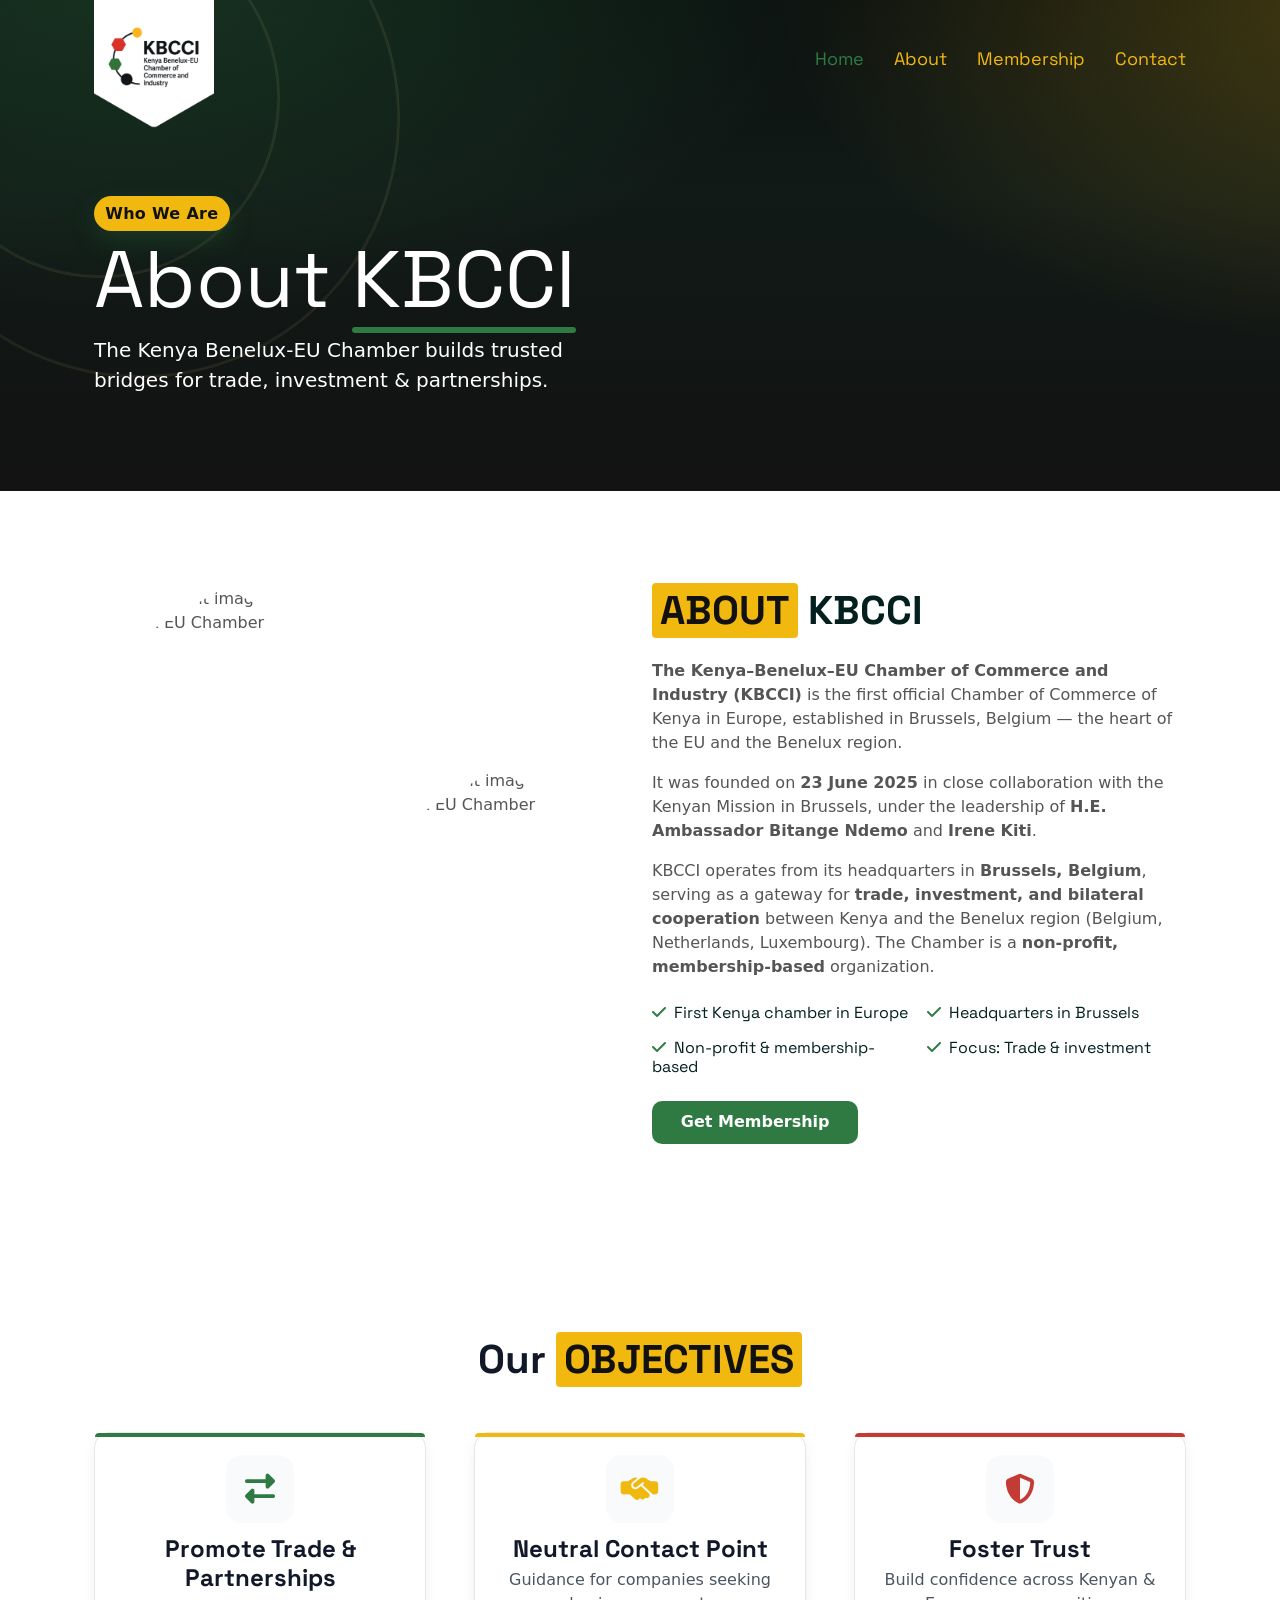
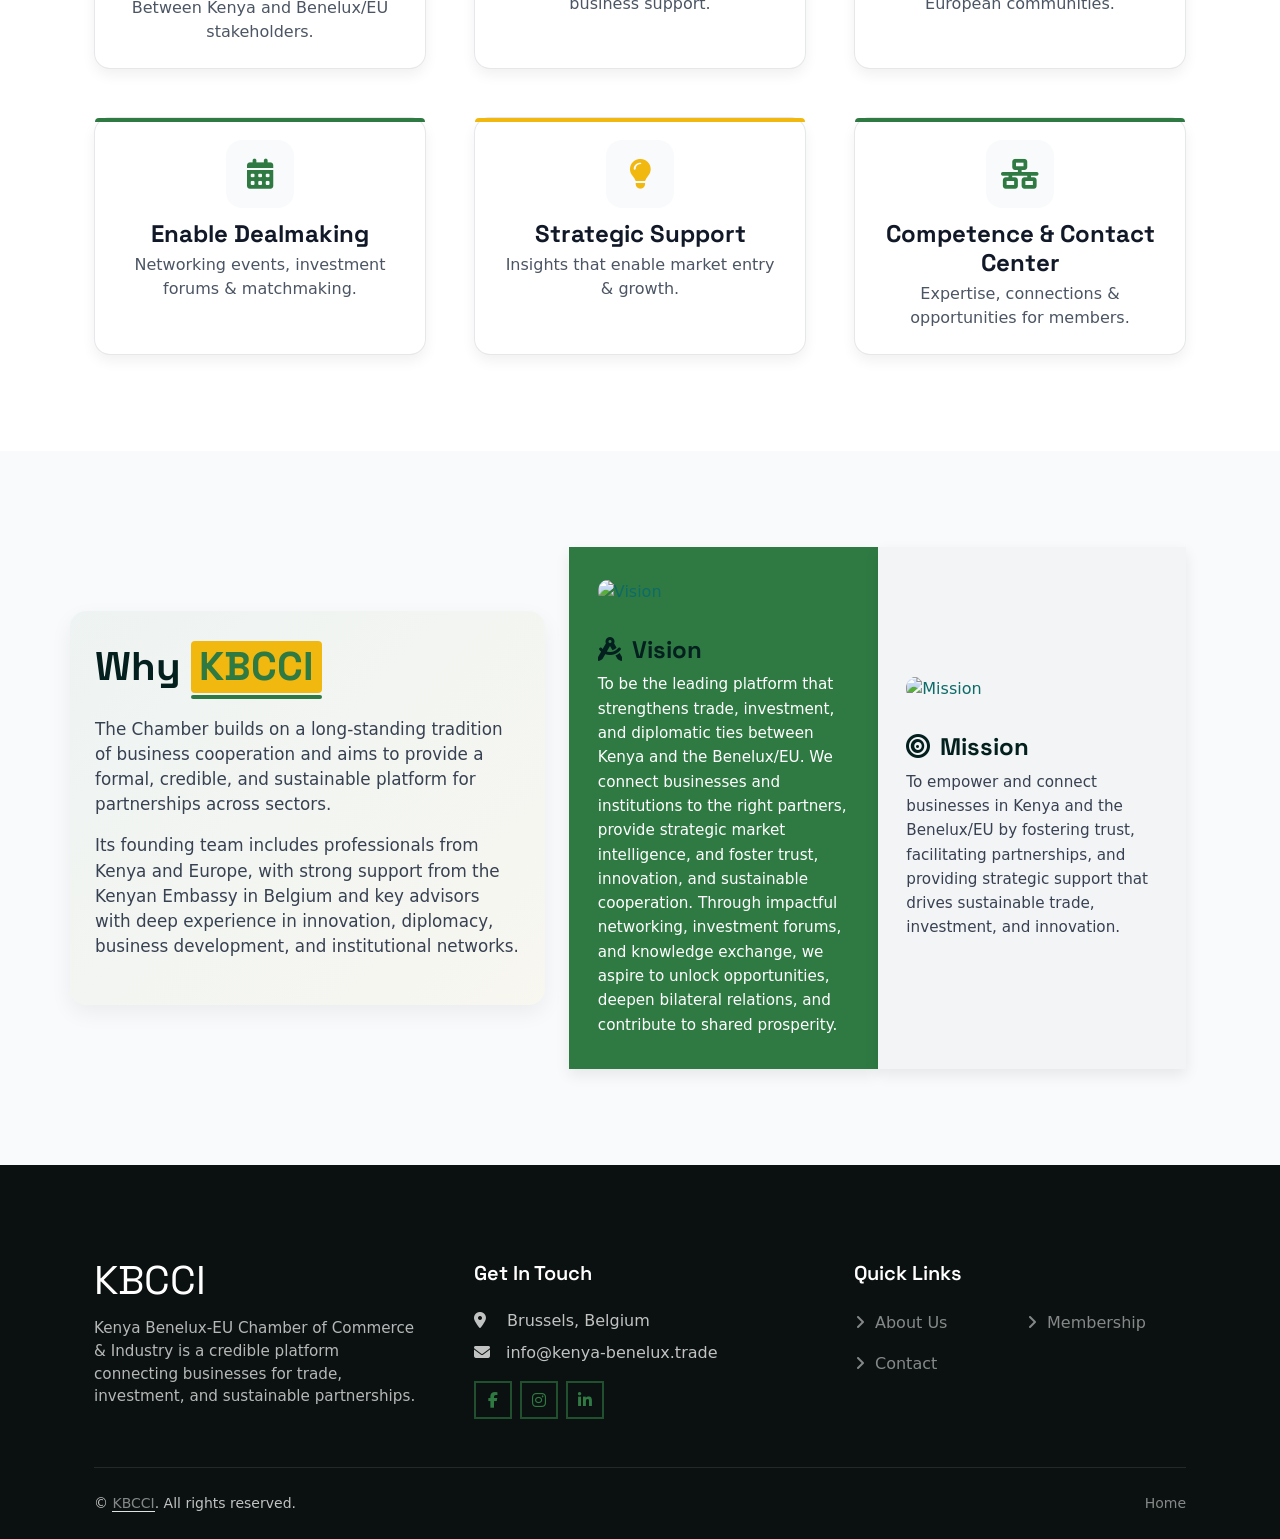
==== commit a1034257: "feat: make adjustments and remove the gradient colors and revamp some sections" ====
--- a/about.html
+++ b/about.html
@@ -72,19 +72,27 @@
     </div>
     <!-- Spinner End -->
 
+  
     <!-- Navbar Start -->
     <nav class="navbar navbar-expand-lg bg-white shadow-sm sticky-top">
       <div class="container">
-        <!-- Logo -->
         <a class="navbar-brand" href="index.html">
+          <!-- Normal logo (shown before scroll) -->
+          <img
+            src="img/Proposed-Logo.png"
+            alt="KBCCI logo"
+            class="kbcci-logo"
+            id="logoNormal"
+          />
+          <!-- Sticky logo (shown after scroll) -->
           <img
             src="https://fx.iguanyalabs.com/images/kbcci/logo/kbcci-logo1.png"
             alt="KBCCI logo"
-            class="kbcci-logo"
+            class="kbcci-logo2"
+            id="logoSticky"
+            style="display: none"
           />
         </a>
-
-        <!-- Mobile Toggler -->
         <button
           class="navbar-toggler ms-auto me-0"
           type="button"
@@ -96,15 +104,13 @@
         >
           <span class="navbar-toggler-icon"></span>
         </button>
-
-        <!-- Nav Links -->
         <div class="collapse navbar-collapse" id="navbarCollapse">
           <ul class="navbar-nav ms-auto mb-2 mb-lg-0">
             <li class="nav-item">
-              <a href="index.html" class="nav-link">Home</a>
+              <a href="index.html" class="nav-link active">Home</a>
             </li>
             <li class="nav-item">
-              <a href="about.html" class="nav-link active">About</a>
+              <a href="about.html" class="nav-link">About</a>
             </li>
             <li class="nav-item">
               <a href="membership.html" class="nav-link">Membership</a>
@@ -127,7 +133,7 @@
         <div class="row g-3 align-items-center">
           <div class="col-lg-6 text-center text-lg-start">
             <span class="kbcci-badge animated fadeInDown">Who We Are</span>
-            <h1 class="display-1 mb-2 animated slideInLeft" style="color: red">
+            <h1 class="display-1 mb-2 animated slideInLeft" style="color:#fff">
               About <span class="grad-underline">KBCCI</span>
             </h1>
             <p class="lead mb-0 animated fadeInUp">
@@ -144,57 +150,34 @@
     <!-- About Start -->
     <div class="container-fluid py-5">
       <div class="container py-5">
-        <div class="row g-5">
+        <div class="row g-4">
           <!-- LEFT: image collage + two mini-cards -->
           <div class="col-lg-6">
-            <div class="row about-grid">
-              <div
-                class="col-6 wow fadeIn"
-                data-wow-delay="0.1s"
-                data-wow-duration="0.8s"
-              >
-                <div class="about-img about-img-tall">
+            <!-- Two hexagon columns side‑by‑side -->
+            <div class="hex-grid">
+              <!-- ===== LEFT HEXAGON STACK ===== -->
+              <div class="hex-stack">
+                <!-- Top hexagon (image) -->
+                <div class="hex-item hex-top">
                   <img
-                    class="img-fluid"
+                    src="https://fx.iguanyalabs.com/images/kbcci/images/img9.jpeg"
+                    alt="KBCCI event image – Kenya Benelux EU Chamber"
+                    loading="lazy"
+                  />
+                  <div class="shine"></div>
+                </div>
+              </div>
+
+              <!-- ===== RIGHT HEXAGON STACK (mirror layout) ===== -->
+              <div class="hex-stack">
+                <!-- Bottom hexagon (image) – overlaps top by 45% -->
+                <div class="hex-item hex-bottom">
+                  <img
                     src="https://fx.iguanyalabs.com/images/kbcci/images/img10.jpeg"
-                    alt="KBCCI - Kenya Benelux EU Chamber"
+                    alt="KBCCI event image – Kenya Benelux EU Chamber"
+                    loading="lazy"
                   />
-                </div>
-              </div>
-
-              <div
-                class="col-6 wow fadeIn"
-                data-wow-delay="0.3s"
-                data-wow-duration="0.8s"
-              >
-                <div class="about-img about-img-logo">
-                  <img
-                    class="img-fluid"
-                    src="https://fx.iguanyalabs.com/images/kbcci/logo/kbcci-logo1.png"
-                    alt="KBCCI Brussels HQ"
-                  />
-                </div>
-
-                <div
-                  class="mini-card mini-card-green wow fadeInUp"
-                  data-wow-delay="0.45s"
-                >
-                  <i class="fa-solid fa-handshake"></i>
-                  <p>
-                    Offering guidance and building trust between business
-                    communities.
-                  </p>
-                </div>
-
-                <div
-                  class="mini-card mini-card-yellow wow fadeInUp"
-                  data-wow-delay="0.55s"
-                >
-                  <i class="fa-solid fa-people-group"></i>
-                  <p>
-                    Networking &amp; Growth – Hosting events, forums, and
-                    matchmaking to support expansion.
-                  </p>
+                  <div class="shine"></div>
                 </div>
               </div>
             </div>
@@ -241,13 +224,13 @@
                   chamber in Europe
                 </h6>
                 <h6 class="mb-0">
-                  <i class="fa fa-check me-2 check-yellow"></i>Non-profit &amp;
+                  <i class="fa fa-check me-2 check-green"></i>Non-profit &amp;
                   membership-based
                 </h6>
               </div>
               <div class="col-sm-6">
                 <h6 class="mb-3">
-                  <i class="fa fa-check me-2 check-red"></i>Headquarters in
+                  <i class="fa fa-check me-2 check-green"></i>Headquarters in
                   Brussels
                 </h6>
                 <h6 class="mb-0">
@@ -443,38 +426,38 @@
               <i class="fa fa-map-marker-alt me-3"></i>
               Brussels, Belgium
             </p>
-            <p class="mb-2">
-              <i class="fa fa-phone-alt me-3"></i>+32478284084,+254759500115
-            </p>
             <p class="mb-0">
               <i class="fa fa-envelope me-3"></i>info@kenya-benelux.trade
             </p>
 
             <div class="d-flex pt-3 social-icons">
               <a
-                class="btn btn-outline-primary btn-square border-2 me-2 social-facebook"
+                class="btn btn-outline-primary btn-square border-2 me-2"
                 href="https://www.facebook.com/profile.php?id=61580810310268"
                 aria-label="Facebook"
                 target="_blank"
                 rel="noopener"
+                style="border-color: rgba(47, 122, 67, 0.6); color: #2f7a43"
               >
                 <i class="fab fa-facebook-f"></i>
               </a>
               <a
-                class="btn btn-outline-primary btn-square border-2 me-2 social-instagram"
+                class="btn btn-outline-primary btn-square border-2 me-2"
                 href="https://www.instagram.com/kenyabeneluxtrade/"
                 aria-label="Instagram"
                 target="_blank"
                 rel="noopener"
+                style="border-color: rgba(47, 122, 67, 0.6); color: #2f7a43"
               >
                 <i class="fab fa-instagram"></i>
               </a>
               <a
-                class="btn btn-outline-primary btn-square border-2 me-2 social-linkedin"
+                class="btn btn-outline-primary btn-square border-2 me-2"
                 href="https://www.linkedin.com/company/111980159/admin/dashboard/"
                 aria-label="LinkedIn"
                 target="_blank"
                 rel="noopener"
+                style="border-color: rgba(47, 122, 67, 0.6); color: #2f7a43"
               >
                 <i class="fab fa-linkedin-in"></i>
               </a>
--- a/css/style.css
+++ b/css/style.css
@@ -259,7 +259,16 @@
   margin-bottom: 8px;
   color: #e6e9ee;
 }
+#logoNormal {
+  margin-top: -60px;
+  margin-bottom: -30px;
+}
 .kbcci-logo {
+  width: 120px;
+  height: auto;
+}
+
+.kbcci-logo2 {
   width: 120px;
   height: auto;
 }
@@ -350,7 +359,7 @@
 .hero-header .header-carousel .item img {
   display: block;
   width: 100%;
-  height: 600px;
+  height: 700px;
   border-radius: 14px;
   object-fit: cover;
 }
@@ -365,7 +374,7 @@
 .hero-header .header-carousel .caption {
   position: absolute;
   left: 50%;
-  top: 50%;
+  top: 80%;
   transform: translate(-50%, calc(-50% + 8px));
   width: min(92%, 680px);
   text-align: center;
@@ -733,8 +742,8 @@
   background: linear-gradient(
     90deg,
     var(--kbcci-green),
-    var(--kbcci-yellow),
-    var(--kbcci-red)
+    var(--kbcci-green),
+    var(--kbcci-green)
   );
   transform-origin: left;
   transform: scaleX(0);
@@ -853,7 +862,7 @@
   left: 0;
   width: 100%;
   height: 4px;
-  background: linear-gradient(90deg, var(--kbcci-green), var(--kbcci-yellow));
+  background: linear-gradient(90deg, var(--kbcci-green), var(--kbcci-green));
   border-radius: 2px;
 }
 .kbcci-why .about-lead {
@@ -899,8 +908,8 @@
   color: #fff;
   transition: 0.5s;
 }
-.service-item.bg-primary:hover p {
-  color: #111;
+.service-item.bg-primary:hover h3 {
+  color: var(--kbcci-yellow);
 }
 .service-item.bg-light {
   background: #f7f7fa !important;
@@ -914,6 +923,9 @@
 }
 .service-item.bg-light:hover p {
   color: #111;
+}
+.service-item.bg-light:hover h3 {
+  color: var(--kbcci-yellow);
 }
 .service-item .service-img h3 {
   position: absolute;
@@ -1163,8 +1175,8 @@
   background: linear-gradient(
     90deg,
     var(--kbcci-green),
-    var(--kbcci-yellow),
-    var(--kbcci-red)
+    var(--kbcci-green),
+    var(--kbcci-green)
   );
   border-radius: 4px;
   transform: scaleX(0);
@@ -1476,6 +1488,7 @@
   background: rgba(255, 255, 255, 0.06);
   backdrop-filter: blur(8px);
   border-radius: 18px;
+
   box-shadow:
     0 18px 34px rgba(0, 0, 0, 0.25),
     inset 0 0 0 1px rgba(255, 255, 255, 0.1);
@@ -1487,6 +1500,7 @@
   gap: 0.6rem;
   color: #fff;
   margin: 0.35rem 0;
+  border-radius: 50%;
 }
 .hero-panel-item i {
   width: 1.2rem;
@@ -1573,50 +1587,267 @@
 .kb-card p {
   color: #4b5563;
 }
-
-.kb-step {
-  height: 100%;
-  background: #fff;
-  border: 1px solid rgba(17, 24, 39, 0.08);
-  border-radius: 14px;
-  padding: 18px;
-  text-align: center;
-  transition:
-    transform 0.2s ease,
-    box-shadow 0.2s ease;
-}
-.kb-step:hover {
-  transform: translateY(-6px);
-  box-shadow: 0 18px 32px rgba(0, 0, 0, 0.12);
-}
-.kb-step-number {
-  width: 40px;
-  height: 40px;
-  border-radius: 999px;
-  display: flex;
+/* ============================================================
+   KB STEPPER — Fully responsive step process
+   ============================================================ */
+
+/* ── wrapper: flex container for steps + arrows ── */
+.kb-step-wrapper {
+  display: flex;
+  flex-direction: row;
+  flex-wrap: wrap;
   align-items: center;
   justify-content: center;
-  margin: 0 auto 10px;
-  font-weight: 800;
-  color: #fff;
-}
-.step-green {
+  gap: 0;
+  width: 100%;
+  max-width: 1200px;
+  margin: 0 auto;
+  padding: 0 8px;
+}
+
+/* ── each step item ── */
+.kb-step-item {
+  flex: 0 0 auto;
+  display: flex;
+  flex-direction: column;
+  align-items: center;
+  text-align: center;
+  padding: 12px 8px;
+  width: 160px;
+}
+
+/* ── step circle ── */
+.kb-step-circle {
+  width: 100px;
+  height: 100px;
+  border-radius: 50%;
+  background: #ffffff;
+  border: 2px solid rgba(17, 24, 39, 0.1);
+  display: flex;
+  align-items: center;
+  justify-content: center;
+  font-size: 2rem;
+  font-weight: 900;
+  color: #fff;
+  margin-bottom: 12px;
+  transition:
+    transform 0.25s ease,
+    box-shadow 0.25s ease,
+    border-color 0.25s ease;
+  box-shadow: 0 4px 14px rgba(0, 0, 0, 0.06);
+  flex-shrink: 0;
+}
+.kb-step-item:hover .kb-step-circle {
+  transform: scale(1.05);
+  box-shadow: 0 12px 28px rgba(0, 0, 0, 0.14);
+}
+.step-green .kb-step-circle {
   background: #2f7a43;
-}
-.step-yellow {
+  border-color: #2f7a43;
+}
+.step-yellow .kb-step-circle {
   background: #f1b810;
+  border-color: #f1b810;
   color: #111;
 }
-.step-red {
+.step-red .kb-step-circle {
   background: #c43a34;
-}
-.kb-step h6 {
+  border-color: #c43a34;
+}
+
+/* ── step text ── */
+.kb-step-item h6 {
   font-weight: 800;
   color: #111827;
-}
-.kb-step p {
+  margin: 0 0 4px 0;
+  font-size: 1rem;
+}
+.kb-step-item p {
   color: #4b5563;
-  font-size: 0.95rem;
+  font-size: 0.85rem;
+  margin: 0;
+  max-width: 140px;
+  line-height: 1.4;
+}
+
+/* ── arrow between steps ── */
+.kb-step-arrow {
+  flex: 0 0 auto;
+  display: flex;
+  align-items: center;
+  justify-content: center;
+  color: #2f7a43;
+  font-size: 1.6rem;
+  padding: 0 4px;
+  transition:
+    transform 0.3s ease,
+    color 0.3s ease;
+  width: 44px;
+}
+.kb-step-arrow i {
+  display: block;
+  line-height: 1;
+}
+.kb-step-arrow:hover {
+  color: #f1b810;
+  transform: translateX(4px);
+}
+
+/* ============================================================
+   RESPONSIVE BREAKPOINTS
+   ============================================================ */
+
+/* Desktop / Laptop (≥ 992px): 4 steps in a row */
+@media (min-width: 992px) {
+  .kb-step-wrapper {
+    flex-wrap: nowrap;
+    gap: 0;
+  }
+  .kb-step-item {
+    width: 180px;
+    padding: 12px 6px;
+  }
+  .kb-step-circle {
+    width: 50px; /* ← reduced */
+    height: 50px; /* ← reduced */
+    font-size: 1.2rem;
+  }
+  .kb-step-arrow {
+    font-size: 1.8rem;
+    width: 50px;
+  }
+}
+
+/* Tablet (768–991px): 2 steps per row, arrows down */
+@media (min-width: 768px) and (max-width: 991px) {
+  .kb-step-wrapper {
+    flex-wrap: wrap;
+    justify-content: center;
+    gap: 4px 0;
+    max-width: 640px;
+  }
+  .kb-step-item {
+    width: 44%;
+    padding: 12px 8px;
+  }
+  .kb-step-circle {
+    width: 90px;
+    height: 90px;
+    font-size: 1.8rem;
+  }
+  .kb-step-arrow {
+    width: 100%;
+    font-size: 1.4rem;
+    padding: 2px 0;
+    transform: rotate(90deg);
+    color: #2f7a43;
+    opacity: 0.7;
+  }
+  .kb-step-arrow:hover {
+    transform: rotate(90deg) translateY(4px);
+  }
+  .kb-step-wrapper .kb-step-arrow:last-of-type {
+    display: none;
+  }
+  /* reorder for 2-column layout */
+  .kb-step-wrapper .kb-step-item:nth-child(2) {
+    order: 3;
+  }
+  .kb-step-wrapper .kb-step-arrow:nth-child(2) {
+    order: 2;
+  }
+  .kb-step-wrapper .kb-step-item:nth-child(3) {
+    order: 5;
+  }
+  .kb-step-wrapper .kb-step-arrow:nth-child(3) {
+    order: 4;
+  }
+  .kb-step-wrapper .kb-step-item:nth-child(4) {
+    order: 7;
+  }
+  .kb-step-wrapper .kb-step-arrow:nth-child(4) {
+    order: 6;
+  }
+  .kb-step-wrapper .kb-step-item:nth-child(5) {
+    order: 8;
+  }
+  .kb-step-wrapper .kb-step-arrow:nth-child(5) {
+    display: none;
+  }
+}
+
+/* Mobile (≤ 767px): stacked vertically, arrows down */
+@media (max-width: 767px) {
+  .kb-step-wrapper {
+    flex-direction: column;
+    flex-wrap: nowrap;
+    gap: 0;
+    max-width: 340px;
+  }
+  .kb-step-item {
+    width: 100%;
+    padding: 10px 8px;
+    flex-direction: row;
+    text-align: left;
+    gap: 16px;
+    align-items: center;
+  }
+  .kb-step-circle {
+    width: 72px;
+    height: 72px;
+    font-size: 1.5rem;
+    margin-bottom: 0;
+    flex-shrink: 0;
+  }
+  .kb-step-item h6 {
+    font-size: 0.95rem;
+    margin: 0 0 2px 0;
+  }
+  .kb-step-item p {
+    font-size: 0.8rem;
+    max-width: 100%;
+  }
+  .kb-step-item .step-text {
+    flex: 1;
+    min-width: 0;
+  }
+  .kb-step-arrow {
+    width: 100%;
+    font-size: 1.2rem;
+    padding: 0 0 2px 0;
+    transform: rotate(90deg);
+    color: #2f7a43;
+    opacity: 0.6;
+  }
+  .kb-step-arrow:hover {
+    transform: rotate(90deg) translateY(3px);
+  }
+  .kb-step-wrapper .kb-step-arrow:last-of-type {
+    display: none;
+  }
+}
+
+/* Small mobile (≤ 400px): tighter spacing */
+@media (max-width: 400px) {
+  .kb-step-item {
+    padding: 8px 4px;
+    gap: 12px;
+  }
+  .kb-step-circle {
+    width: 60px;
+    height: 60px;
+    font-size: 1.2rem;
+  }
+  .kb-step-item h6 {
+    font-size: 0.85rem;
+  }
+  .kb-step-item p {
+    font-size: 0.75rem;
+  }
+  .kb-step-arrow {
+    font-size: 1rem;
+    padding: 0;
+  }
 }
 
 .kb-package {
@@ -2219,20 +2450,30 @@
   font-weight: 600;
 }
 .kbcci-footer .social-icons .btn {
-  border-color: rgba(241, 184, 16, 0.6);
-  color: #f1b810;
-}
-.kbcci-footer .social-icons .btn:hover {
+  border-color: rgba(47, 122, 67, 0.6);
+  color: #2f7a43;
+}
+.kbcci-footer .social-icons .btn {
+  /* border-color: rgba(241, 184, 16, 0.6);
+  color: #f1b810; */
+  border-color: rgba(47, 122, 67, 0.6);
+  color: #2f7a43;
+}
+/* .kbcci-footer .social-icons .btn:hover {
   background: #f1b810;
   color: #0b1110;
-}
+} */
 .social-facebook {
-  border-color: rgba(241, 184, 16, 0.6) !important;
-  color: #f1b810 !important;
+  /* border-color: rgba(241, 184, 16, 0.6) !important;
+  color: #f1b810 !important; */
+  border-color: rgba(47, 122, 67, 0.6) !important;
+  color: #2f7a43 !important;
 }
 .social-instagram {
-  border-color: rgba(196, 58, 52, 0.6) !important;
-  color: #c43a34 !important;
+  /* border-color: rgba(196, 58, 52, 0.6) !important;
+  color: #c43a34 !important; */
+  border-color: rgba(47, 122, 67, 0.6) !important;
+  color: #2f7a43 !important;
 }
 .social-linkedin {
   border-color: rgba(47, 122, 67, 0.6) !important;
@@ -2345,3 +2586,200 @@
     height: 360px !important;
   }
 }
+
+/* ---------- Grid Layout: two hexagons side‑by‑side ---------- */
+.hex-grid {
+  display: grid;
+  grid-template-columns: 1fr 1fr;
+  align-items: center;
+  gap: 0.5rem;
+  justify-items: center;
+}
+
+/* ---------- Each Hexagon Stack ---------- */
+.hex-stack {
+  position: relative;
+  width: 100%;
+  max-width: 320px;
+  aspect-ratio: 1 / 1.1547;
+  /* width : height for regular hexagon */
+}
+
+/* ---------- Hexagon Item ---------- */
+.hex-item {
+  position: absolute;
+  left: 0;
+  width: 100%;
+  height: 100%;
+  clip-path: polygon(50% 0%, 100% 25%, 100% 75%, 50% 100%, 0% 75%, 0% 25%);
+  overflow: hidden;
+  transition:
+    transform 0.4s cubic-bezier(0.34, 1.56, 0.64, 1),
+    filter 0.4s ease,
+    box-shadow 0.4s ease;
+  will-change: transform;
+  backface-visibility: hidden;
+}
+
+/* ---- Top hexagon: sits at the top ---- */
+.hex-top {
+  top: 0;
+  z-index: 2;
+  transform: translateY(0);
+}
+
+/* ---- Bottom hexagon: starts 45% down from the top ---- */
+.hex-bottom {
+  top: 60%;
+  /* 45% overlap with the top hexagon */
+  z-index: 1;
+  transform: translateY(0);
+}
+
+/* ---------- Images inside hexagons ---------- */
+.hex-item img {
+  display: block;
+  width: 100%;
+  height: 100%;
+  object-fit: cover;
+  transition:
+    transform 0.6s cubic-bezier(0.34, 1.56, 0.64, 1),
+    filter 0.5s ease;
+}
+
+/* ---------- Hover Effects ---------- */
+.hex-stack:hover .hex-top {
+  transform: translateY(-4%) scale(1.02);
+  filter: brightness(1.08) saturate(1.05);
+  z-index: 4;
+}
+
+.hex-stack:hover .hex-bottom {
+  transform: translateY(4%) scale(1.02);
+  filter: brightness(1.08) saturate(1.05);
+  z-index: 3;
+}
+
+.hex-stack:hover .hex-top img {
+  transform: scale(1.06);
+}
+
+.hex-stack:hover .hex-bottom img {
+  transform: scale(1.06);
+}
+
+/* ---------- Shadow & Glow ---------- */
+.hex-item::after {
+  content: "";
+  position: absolute;
+  inset: 0;
+  clip-path: polygon(50% 0%, 100% 25%, 100% 75%, 50% 100%, 0% 75%, 0% 25%);
+  pointer-events: none;
+  transition: opacity 0.4s ease;
+  box-shadow: inset 0 0 30px rgba(255, 215, 0, 0);
+  opacity: 0;
+}
+
+.hex-stack:hover .hex-item::after {
+  opacity: 1;
+  box-shadow: inset 0 0 40px rgba(255, 215, 0, 0.08);
+}
+
+.hex-item::before {
+  content: "";
+  position: absolute;
+  inset: -6px;
+  clip-path: polygon(50% 0%, 100% 25%, 100% 75%, 50% 100%, 0% 75%, 0% 25%);
+  background: transparent;
+  z-index: -1;
+  transition: all 0.5s ease;
+  opacity: 0;
+}
+
+.hex-stack:hover .hex-item::before {
+  opacity: 0.6;
+  background: radial-gradient(
+    circle at 30% 30%,
+    rgba(255, 215, 0, 0.15),
+    transparent 70%
+  );
+  filter: blur(12px);
+}
+
+/* ---------- Decorative shine ---------- */
+.hex-item .shine {
+  position: absolute;
+  inset: 0;
+  clip-path: polygon(50% 0%, 100% 25%, 100% 75%, 50% 100%, 0% 75%, 0% 25%);
+  background: linear-gradient(
+    135deg,
+    rgba(255, 255, 255, 0) 0%,
+    rgba(255, 255, 255, 0) 40%,
+    rgba(255, 255, 255, 0.04) 50%,
+    rgba(255, 255, 255, 0) 60%,
+    rgba(255, 255, 255, 0) 100%
+  );
+  pointer-events: none;
+  z-index: 5;
+  opacity: 0;
+  transition: opacity 0.6s ease;
+}
+
+.hex-stack:hover .hex-item .shine {
+  opacity: 1;
+}
+
+/* ---------- Responsive ---------- */
+@media (max-width: 900px) {
+  .hex-grid {
+    gap: 1rem;
+  }
+
+  .hex-stack {
+    max-width: 240px;
+  }
+  .hex-bottom {
+    top: 0;
+  }
+}
+@media (max-width: 700px) {
+  .hex-grid {
+    gap: 1rem;
+  }
+
+  .hex-stack {
+    max-width: 240px;
+  }
+  .hex-bottom {
+    top: 0;
+  }
+}
+
+@media (max-width: 480px) {
+  .hex-grid {
+    grid-template-columns: 1fr;
+    gap: 2.5rem;
+  }
+
+  .hex-stack {
+    max-width: 280px;
+  }
+
+  .kbcci-card {
+    padding: 1.5rem 1rem;
+  }
+}
+
+/* ---------- Accessibility / reduced motion ---------- */
+@media (prefers-reduced-motion: reduce) {
+  .hex-item,
+  .hex-item img,
+  .hex-stack:hover .hex-top,
+  .hex-stack:hover .hex-bottom,
+  .hex-item::after,
+  .hex-item::before,
+  .hex-item .shine {
+    transition-duration: 0.01ms !important;
+    animation-duration: 0.01ms !important;
+  }
+}
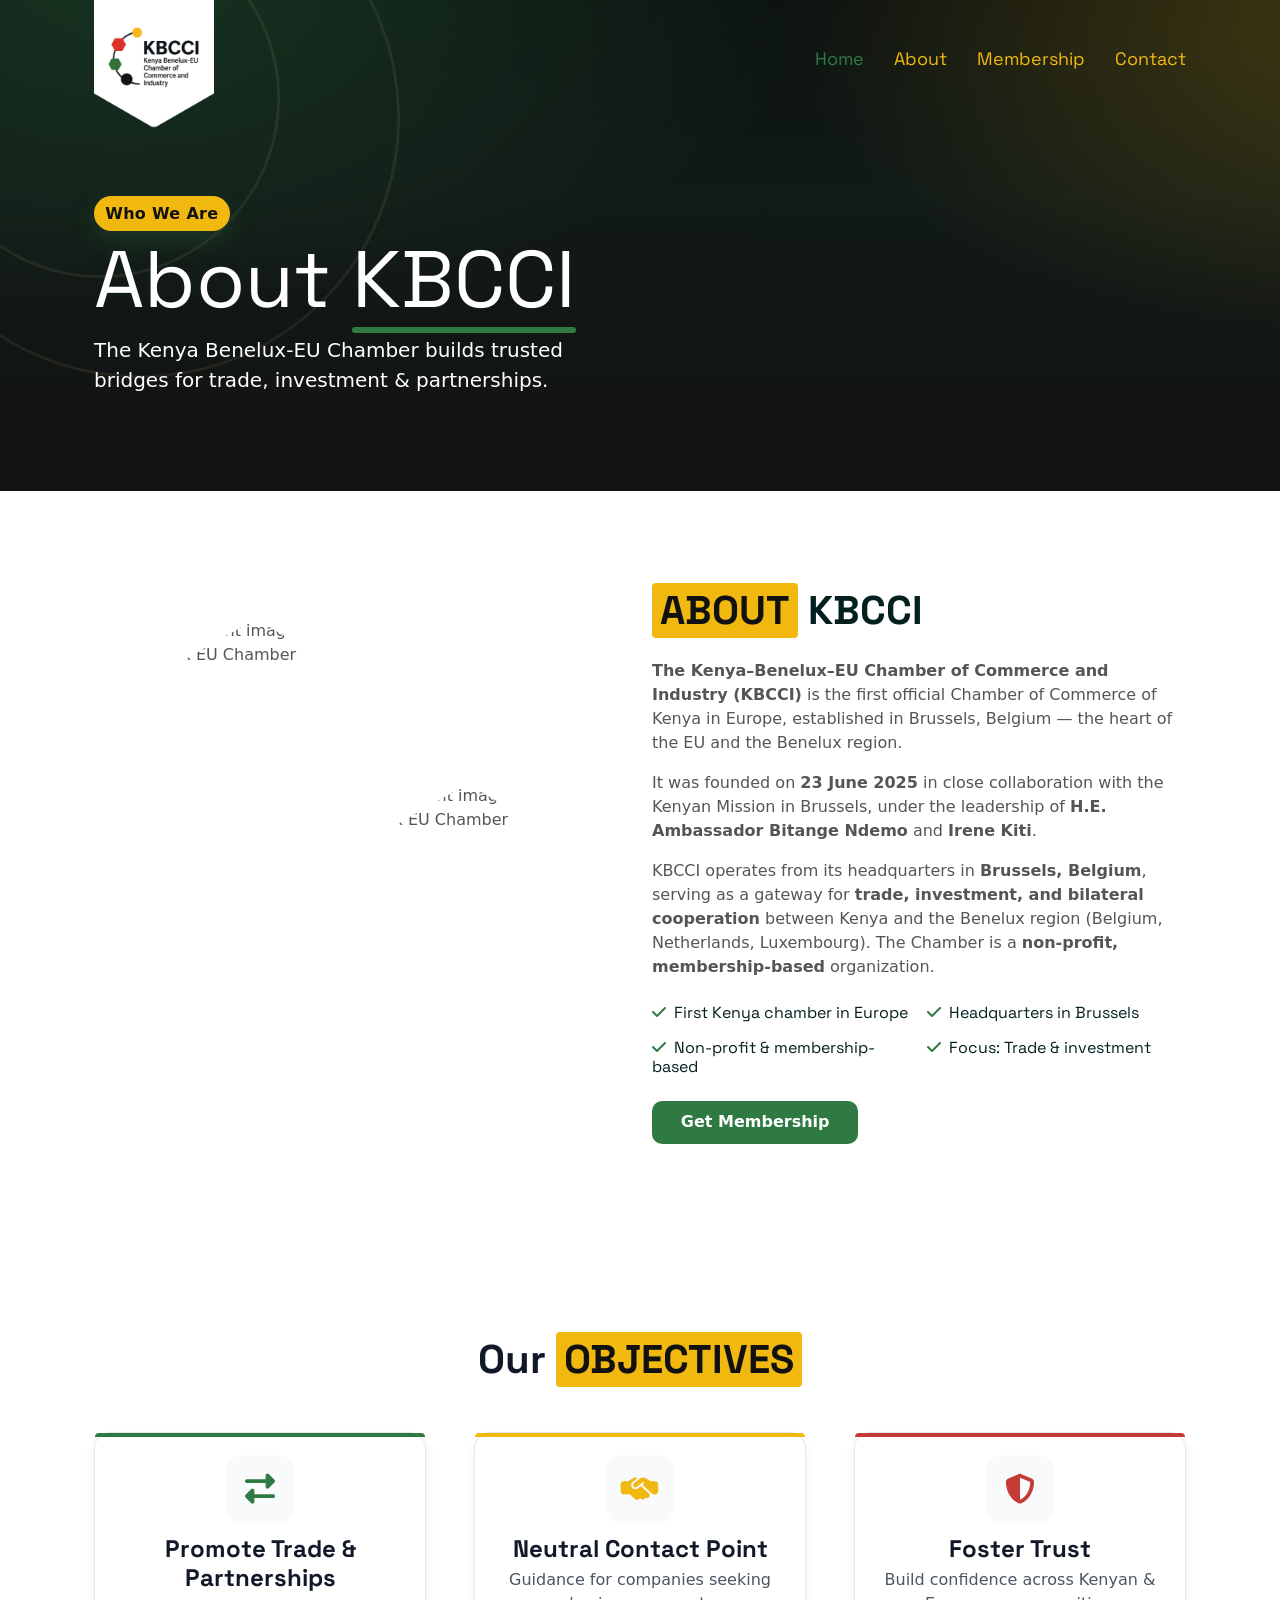
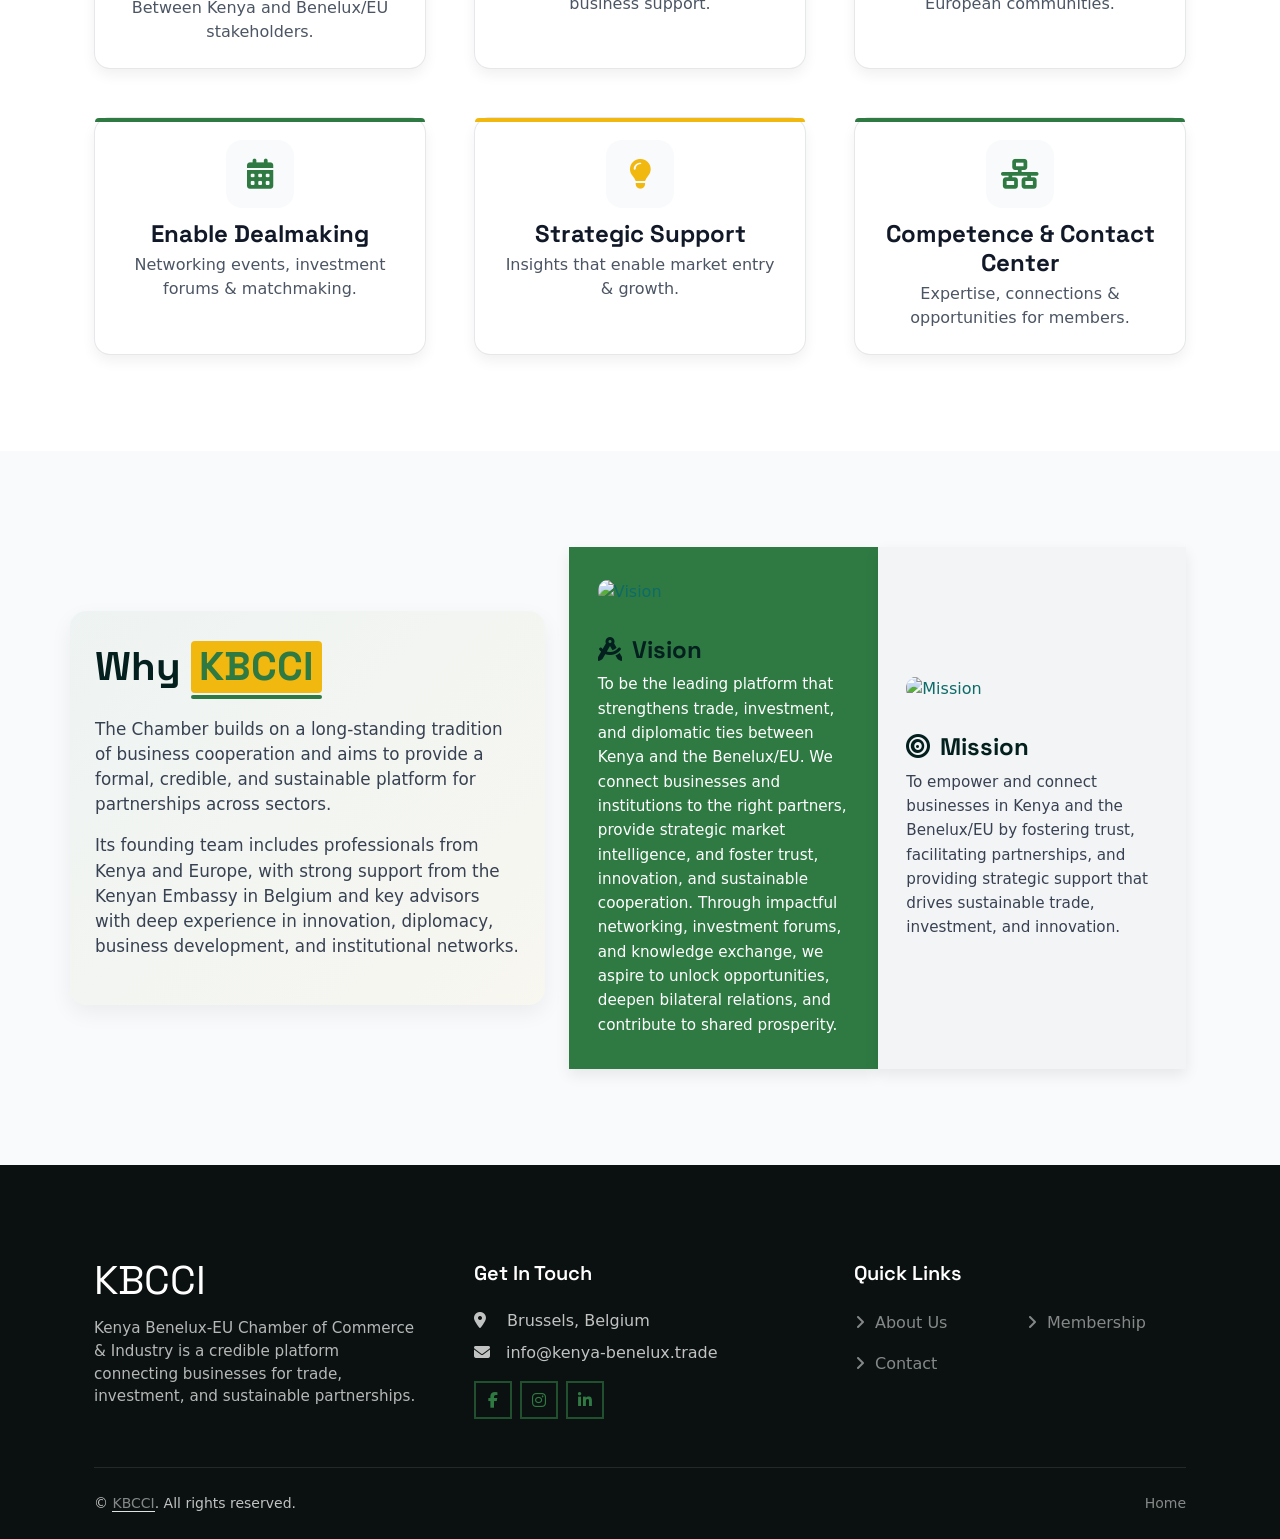
==== commit c70417c1: "feat: adjust the about image hexagon and membership packages ui" ====
--- a/about.html
+++ b/about.html
@@ -72,7 +72,6 @@
     </div>
     <!-- Spinner End -->
 
-  
     <!-- Navbar Start -->
     <nav class="navbar navbar-expand-lg bg-white shadow-sm sticky-top">
       <div class="container">
@@ -133,7 +132,7 @@
         <div class="row g-3 align-items-center">
           <div class="col-lg-6 text-center text-lg-start">
             <span class="kbcci-badge animated fadeInDown">Who We Are</span>
-            <h1 class="display-1 mb-2 animated slideInLeft" style="color:#fff">
+            <h1 class="display-1 mb-2 animated slideInLeft" style="color: #fff">
               About <span class="grad-underline">KBCCI</span>
             </h1>
             <p class="lead mb-0 animated fadeInUp">
@@ -155,10 +154,8 @@
           <div class="col-lg-6">
             <!-- Two hexagon columns side‑by‑side -->
             <div class="hex-grid">
-              <!-- ===== LEFT HEXAGON STACK ===== -->
               <div class="hex-stack">
-                <!-- Top hexagon (image) -->
-                <div class="hex-item hex-top">
+                <div class="hex-item hex-top-left">
                   <img
                     src="https://fx.iguanyalabs.com/images/kbcci/images/img9.jpeg"
                     alt="KBCCI event image – Kenya Benelux EU Chamber"
@@ -166,12 +163,8 @@
                   />
                   <div class="shine"></div>
                 </div>
-              </div>
-
-              <!-- ===== RIGHT HEXAGON STACK (mirror layout) ===== -->
-              <div class="hex-stack">
-                <!-- Bottom hexagon (image) – overlaps top by 45% -->
-                <div class="hex-item hex-bottom">
+
+                <div class="hex-item hex-bottom-right">
                   <img
                     src="https://fx.iguanyalabs.com/images/kbcci/images/img10.jpeg"
                     alt="KBCCI event image – Kenya Benelux EU Chamber"
--- a/css/style.css
+++ b/css/style.css
@@ -2586,31 +2586,28 @@
     height: 360px !important;
   }
 }
-
-/* ---------- Grid Layout: two hexagons side‑by‑side ---------- */
+/* ---------- Grid Layout Container ---------- */
 .hex-grid {
-  display: grid;
-  grid-template-columns: 1fr 1fr;
+  display: flex;
+  justify-content: center;
   align-items: center;
-  gap: 0.5rem;
-  justify-items: center;
-}
-
-/* ---------- Each Hexagon Stack ---------- */
+  padding: 2rem;
+}
+
+/* ---------- Shared Container for Interlocking ---------- */
 .hex-stack {
   position: relative;
+  /* Accommodates both width and height of the combined interlocking shapes */
   width: 100%;
-  max-width: 320px;
-  aspect-ratio: 1 / 1.1547;
-  /* width : height for regular hexagon */
-}
-
-/* ---------- Hexagon Item ---------- */
+  max-width: 540px;
+  aspect-ratio: 1.6 / 1.5;
+}
+
+/* ---------- Base Hexagon Item ---------- */
 .hex-item {
   position: absolute;
-  left: 0;
-  width: 100%;
-  height: 100%;
+  width: 55%; /* Scales hexagons relative to the container */
+  aspect-ratio: 1 / 1.1547; /* Perfect geometric hexagon ratio */
   clip-path: polygon(50% 0%, 100% 25%, 100% 75%, 50% 100%, 0% 75%, 0% 25%);
   overflow: hidden;
   transition:
@@ -2621,19 +2618,18 @@
   backface-visibility: hidden;
 }
 
-/* ---- Top hexagon: sits at the top ---- */
-.hex-top {
+/* ---- Top Left Hexagon ---- */
+.hex-top-left {
   top: 0;
+  left: 0;
   z-index: 2;
-  transform: translateY(0);
-}
-
-/* ---- Bottom hexagon: starts 45% down from the top ---- */
-.hex-bottom {
-  top: 60%;
-  /* 45% overlap with the top hexagon */
+}
+
+/* ---- Bottom Right Hexagon (Interlocks perfectly at 75% X / 37.5% Y) ---- */
+.hex-bottom-right {
+  top: 37.5%;
+  left: 45%;
   z-index: 1;
-  transform: translateY(0);
 }
 
 /* ---------- Images inside hexagons ---------- */
@@ -2642,33 +2638,28 @@
   width: 100%;
   height: 100%;
   object-fit: cover;
-  transition:
-    transform 0.6s cubic-bezier(0.34, 1.56, 0.64, 1),
-    filter 0.5s ease;
-}
-
-/* ---------- Hover Effects ---------- */
-.hex-stack:hover .hex-top {
-  transform: translateY(-4%) scale(1.02);
+  transition: transform 0.6s cubic-bezier(0.34, 1.56, 0.64, 1);
+}
+
+/* ---------- Hover Effects (Triggered individually on hover) ---------- */
+.hex-item:hover {
+  z-index: 5; /* Brings hovered element to the absolute front */
   filter: brightness(1.08) saturate(1.05);
-  z-index: 4;
-}
-
-.hex-stack:hover .hex-bottom {
-  transform: translateY(4%) scale(1.02);
-  filter: brightness(1.08) saturate(1.05);
-  z-index: 3;
-}
-
-.hex-stack:hover .hex-top img {
+}
+
+.hex-top-left:hover {
+  transform: translate(-2%, -2%) scale(1.03);
+}
+
+.hex-bottom-right:hover {
+  transform: translate(2%, 2%) scale(1.03);
+}
+
+.hex-item:hover img {
   transform: scale(1.06);
 }
 
-.hex-stack:hover .hex-bottom img {
-  transform: scale(1.06);
-}
-
-/* ---------- Shadow & Glow ---------- */
+/* ---------- Shadow, Glow & Shine ---------- */
 .hex-item::after {
   content: "";
   position: absolute;
@@ -2680,9 +2671,9 @@
   opacity: 0;
 }
 
-.hex-stack:hover .hex-item::after {
+.hex-item:hover::after {
   opacity: 1;
-  box-shadow: inset 0 0 40px rgba(255, 215, 0, 0.08);
+  box-shadow: inset 0 0 40px rgba(255, 215, 0, 0.12);
 }
 
 .hex-item::before {
@@ -2696,17 +2687,16 @@
   opacity: 0;
 }
 
-.hex-stack:hover .hex-item::before {
+.hex-item:hover::before {
   opacity: 0.6;
   background: radial-gradient(
     circle at 30% 30%,
-    rgba(255, 215, 0, 0.15),
+    rgba(255, 215, 0, 0.2),
     transparent 70%
   );
   filter: blur(12px);
 }
 
-/* ---------- Decorative shine ---------- */
 .hex-item .shine {
   position: absolute;
   inset: 0;
@@ -2725,48 +2715,20 @@
   transition: opacity 0.6s ease;
 }
 
-.hex-stack:hover .hex-item .shine {
+.hex-item:hover .shine {
   opacity: 1;
 }
 
 /* ---------- Responsive ---------- */
-@media (max-width: 900px) {
-  .hex-grid {
-    gap: 1rem;
-  }
-
+@media (max-width: 600px) {
   .hex-stack {
-    max-width: 240px;
-  }
-  .hex-bottom {
-    top: 0;
-  }
-}
-@media (max-width: 700px) {
-  .hex-grid {
-    gap: 1rem;
-  }
-
+    max-width: 360px;
+  }
+}
+
+@media (max-width: 400px) {
   .hex-stack {
-    max-width: 240px;
-  }
-  .hex-bottom {
-    top: 0;
-  }
-}
-
-@media (max-width: 480px) {
-  .hex-grid {
-    grid-template-columns: 1fr;
-    gap: 2.5rem;
-  }
-
-  .hex-stack {
-    max-width: 280px;
-  }
-
-  .kbcci-card {
-    padding: 1.5rem 1rem;
+    max-width: 290px;
   }
 }
 
@@ -2774,8 +2736,6 @@
 @media (prefers-reduced-motion: reduce) {
   .hex-item,
   .hex-item img,
-  .hex-stack:hover .hex-top,
-  .hex-stack:hover .hex-bottom,
   .hex-item::after,
   .hex-item::before,
   .hex-item .shine {
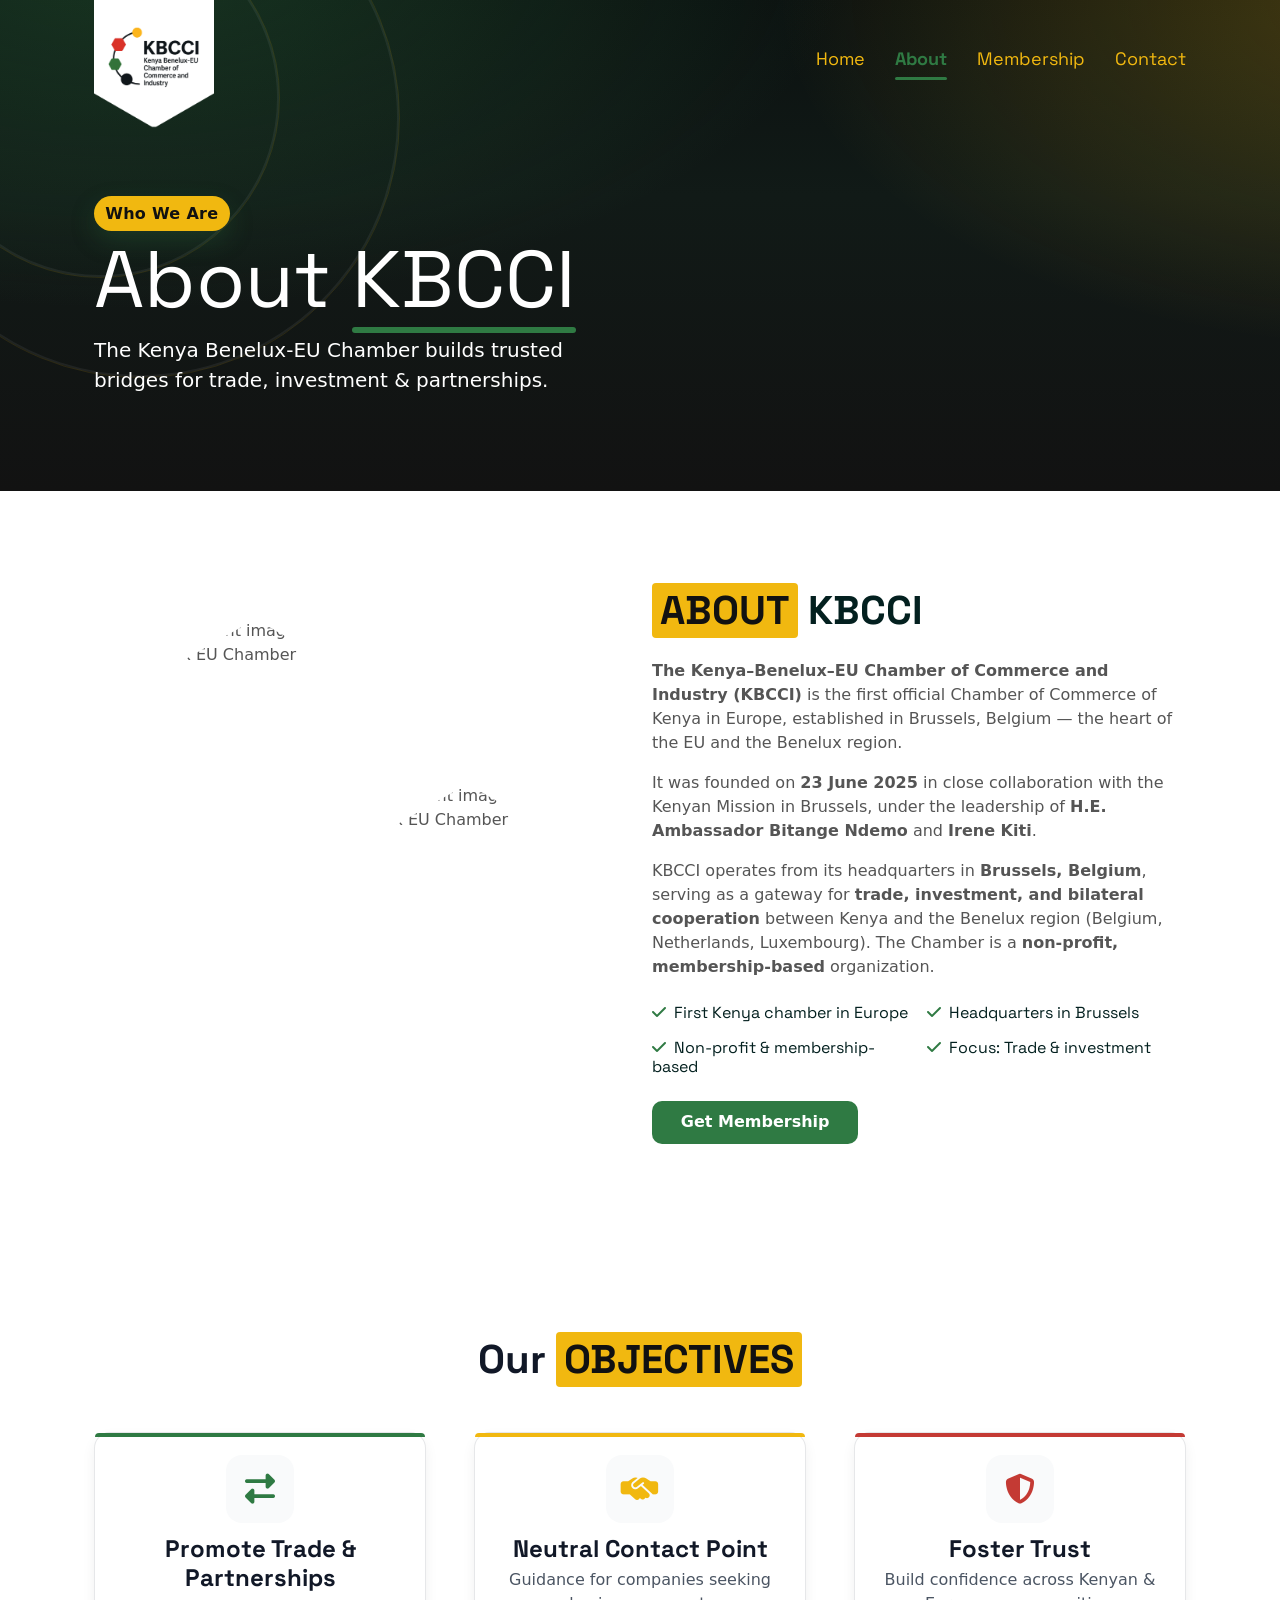
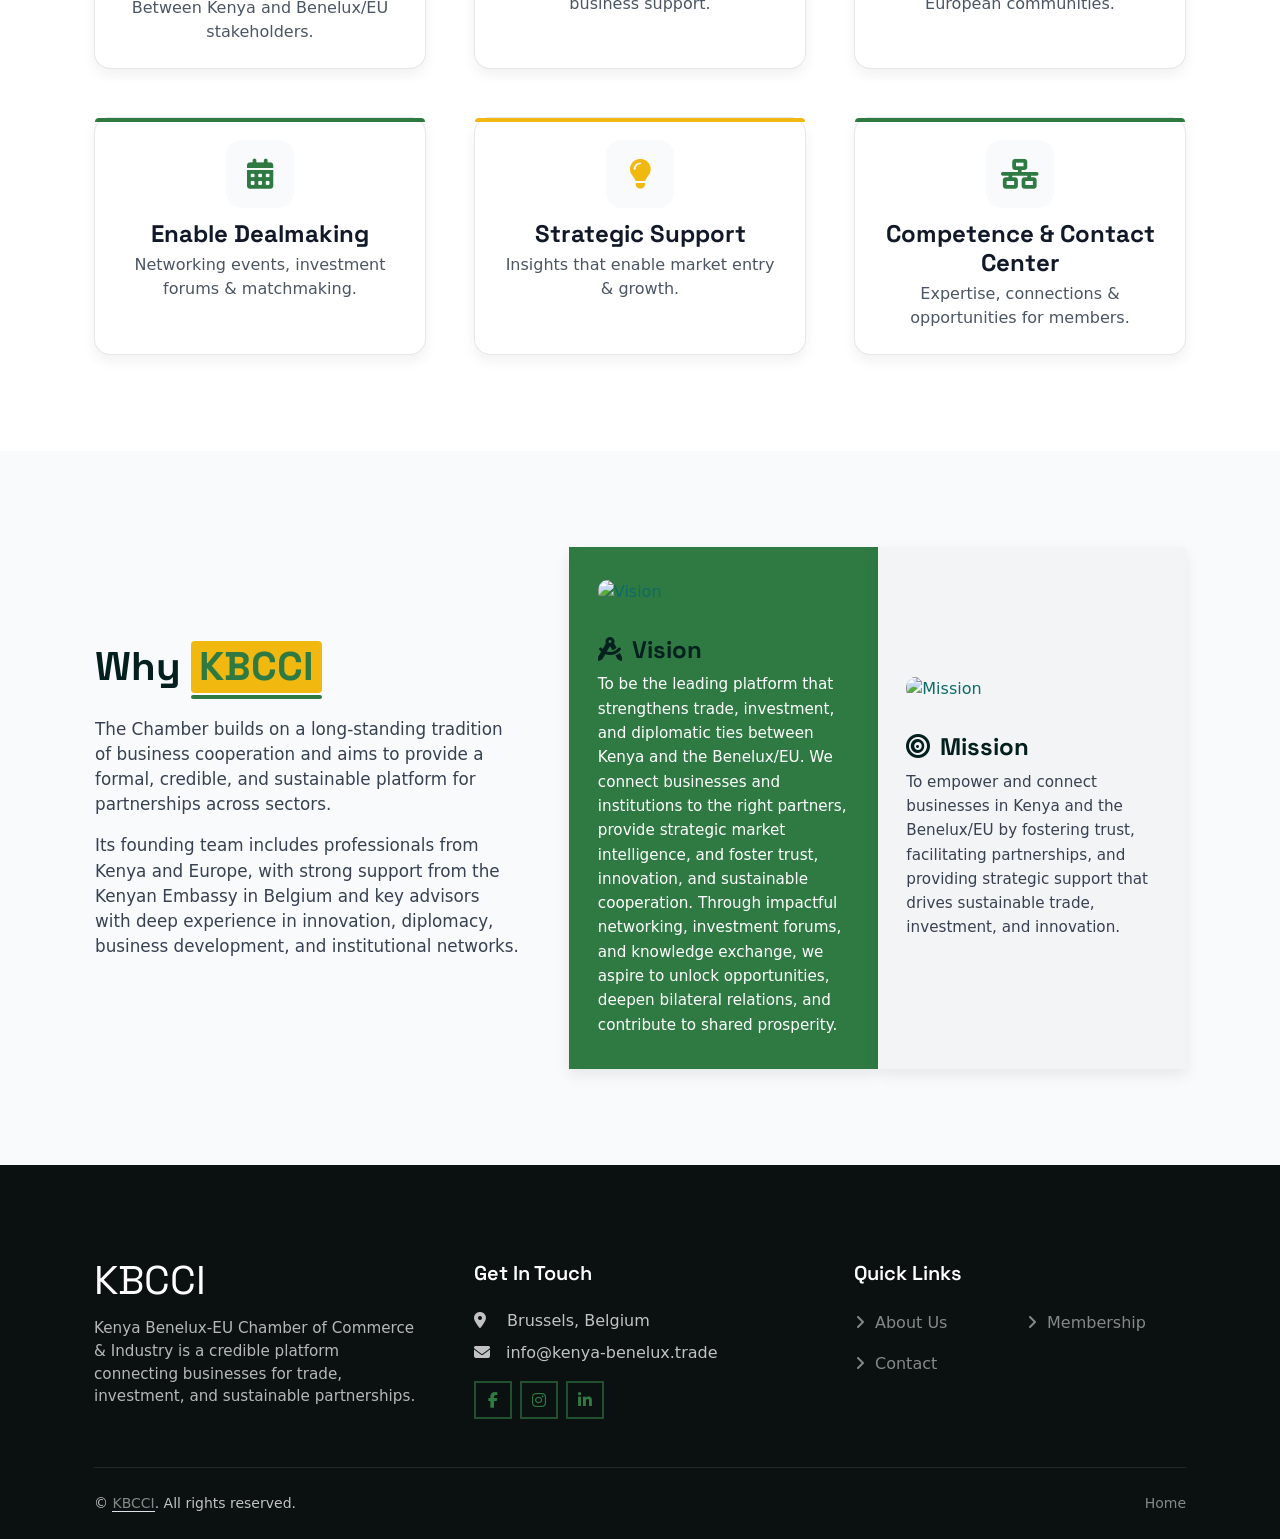
==== commit 26a4e9ec: "create the php files and adjust the about img and the navbar" ====
--- a/about.html
+++ b/about.html
@@ -106,10 +106,10 @@
         <div class="collapse navbar-collapse" id="navbarCollapse">
           <ul class="navbar-nav ms-auto mb-2 mb-lg-0">
             <li class="nav-item">
-              <a href="index.html" class="nav-link active">Home</a>
+              <a href="index.html" class="nav-link">Home</a>
             </li>
             <li class="nav-item">
-              <a href="about.html" class="nav-link">About</a>
+              <a href="about.html" class="nav-link active" aria-current="page">About</a>
             </li>
             <li class="nav-item">
               <a href="membership.html" class="nav-link">Membership</a>
@@ -166,7 +166,7 @@
 
                 <div class="hex-item hex-bottom-right">
                   <img
-                    src="https://fx.iguanyalabs.com/images/kbcci/images/img10.jpeg"
+                    src="https://fx.iguanyalabs.com/images/kbcci/images/img8.jpeg"
                     alt="KBCCI event image – Kenya Benelux EU Chamber"
                     loading="lazy"
                   />
--- a/css/style.css
+++ b/css/style.css
@@ -96,17 +96,7 @@
   width: 38px;
   height: 38px;
 }
-.btn-sm-square {
-  width: 32px;
-  height: 32px;
-}
-.btn-lg-square {
-  width: 48px;
-  height: 48px;
-}
-.btn-square,
-.btn-sm-square,
-.btn-lg-square {
+.btn-square {
   padding: 0;
   display: flex;
   align-items: center;
@@ -167,14 +157,31 @@
   font-size: 18px;
 }
 .navbar .navbar-nav .nav-link {
+  position: relative;
   margin-left: 30px;
   padding: 0;
   outline: none;
   color: #f1b810;
+  transition:
+    color 0.2s ease,
+    background-color 0.2s ease;
 }
 .navbar .navbar-nav .nav-link:hover,
 .navbar .navbar-nav .nav-link.active {
   color: #2f7a43;
+}
+.navbar .navbar-nav .nav-link.active {
+  font-weight: 700;
+}
+.navbar .navbar-nav .nav-link.active::after {
+  content: "";
+  position: absolute;
+  left: 0;
+  right: 0;
+  bottom: -8px;
+  height: 3px;
+  border-radius: 999px;
+  background: var(--kbcci-green);
 }
 .navbar .dropdown-toggle::after {
   border: none;
@@ -192,7 +199,19 @@
 @media (max-width: 991.98px) {
   .navbar .navbar-nav .nav-link {
     margin-left: 0;
-    padding: 10px 0;
+    padding: 10px 12px;
+    border-radius: 10px;
+  }
+  .navbar .navbar-nav .nav-link.active {
+    background: rgba(47, 122, 67, 0.1);
+  }
+  .navbar .navbar-nav .nav-link.active::after {
+    left: 0;
+    right: auto;
+    top: 10px;
+    bottom: 10px;
+    width: 4px;
+    height: auto;
   }
 }
 @media (min-width: 992px) {
@@ -251,14 +270,6 @@
   z-index: 0;
 }
 
-/* Logo lockup */
-.kbcci-lockup {
-  display: flex;
-  align-items: center;
-  gap: 12px;
-  margin-bottom: 8px;
-  color: #e6e9ee;
-}
 #logoNormal {
   margin-top: -60px;
   margin-bottom: -30px;
@@ -271,11 +282,6 @@
 .kbcci-logo2 {
   width: 120px;
   height: auto;
-}
-.kbcci-name {
-  font-weight: 600;
-  font-size: 1rem;
-  opacity: 0.9;
 }
 
 /* Brand arc with nodes */
@@ -336,6 +342,7 @@
   letter-spacing: -0.02em;
   line-height: 1.05;
   color: #fff;
+  font-size: 5.5rem;
 }
 .kbcci-sub {
   color: #e8ecf3;
@@ -606,29 +613,6 @@
   transform: scale(1.3);
 }
 
-/* ── Status / auto‑play toggle ── */
-.members-carousel-status {
-  text-align: center;
-  font-size: 0.75rem;
-  color: #8a9bb5;
-  margin-top: 14px;
-  letter-spacing: 0.3px;
-}
-
-.members-carousel-status span {
-  display: inline-block;
-  background: #e8ecf3;
-  padding: 4px 14px;
-  border-radius: 30px;
-  cursor: pointer;
-  transition: background 0.2s ease;
-  user-select: none;
-}
-
-.members-carousel-status span:hover {
-  background: #d5dce8;
-}
-
 /* ── RESPONSIVE RESPONSIVENESS FOR 2-ROWS ── */
 
 /* Tablet: 3 columns, 2 rows = Max 6 visible logos per view */
@@ -669,11 +653,11 @@
 /* Small mobile */
 @media (max-width: 420px) {
   .member-logo {
-    height: 95px;
-    padding: 10px;
+    height: 88px;
+    padding: 9px;
   }
   .members-carousel-wrapper {
-    padding: 0 28px;
+    padding: 0 24px;
   }
   .members-carousel-btn {
     width: 32px;
@@ -681,24 +665,6 @@
     font-size: 16px;
   }
 }
-/* .members-logo {
-  display: flex;
-  justify-content: center;
-  flex-wrap: wrap;
-  gap: 20px;
-  align-items: center;
-}
-
-.member-logo {
-  height: 200px;
-  width: 250px;
-}
-
-.member-logo img {
-  max-width: 100%;
-  max-height: 100%;
-  transition: var(--transition);
-} */
 
 /* ---------- ABOUT SECTION ---------- */
 .about-section {
@@ -837,14 +803,8 @@
 
 /* ---------- WHY KBCCI (left column) ---------- */
 .kbcci-why {
-  background: linear-gradient(
-    135deg,
-    rgba(47, 122, 67, 0.05),
-    rgba(241, 184, 16, 0.05)
-  );
   padding: 30px 25px;
   border-radius: 16px;
-  box-shadow: 0 8px 22px rgba(0, 0, 0, 0.06);
 }
 .kbcci-why .about-heading {
   font-weight: 800;
@@ -869,27 +829,6 @@
   color: #374151;
   font-size: 1.05rem;
 }
-.kbcci-why .why-list li {
-  display: flex;
-  align-items: center;
-  gap: 0.6rem;
-  margin: 0.5rem 0;
-  color: #111827;
-  font-weight: 600;
-}
-.kbcci-why .why-list i {
-  width: 28px;
-  height: 28px;
-  border-radius: 50%;
-  display: flex;
-  align-items: center;
-  justify-content: center;
-  color: #fff;
-  background: linear-gradient(135deg, var(--kbcci-green), var(--kbcci-yellow));
-  box-shadow: 0 4px 12px rgba(47, 122, 67, 0.25);
-  font-size: 0.85rem;
-}
-
 /* ---------- SERVICES (vision/mission) ---------- */
 .kbcci-services {
   background: #f8fafc;
@@ -956,18 +895,6 @@
 .service-item:hover {
   transform: translateY(-6px);
   box-shadow: 0 14px 28px rgba(0, 0, 0, 0.18);
-}
-
-/* ---------- CONNECT CARD ---------- */
-.connect-card {
-  background: #fff;
-  border-radius: 14px;
-  padding: 14px 16px;
-  box-shadow: 0 8px 22px rgba(0, 0, 0, 0.08);
-  border: 1px solid rgba(17, 24, 39, 0.06);
-}
-.connect-card i {
-  color: var(--kbcci-yellow);
 }
 
 /* ---------- PARTNER CARDS ---------- */
@@ -1187,28 +1114,6 @@
   to {
     transform: scaleX(1);
   }
-}
-.kbcci-breadcrumb {
-  --sep: rgba(255, 255, 255, 0.55);
-}
-.kbcci-breadcrumb .breadcrumb-item + .breadcrumb-item::before {
-  color: var(--sep);
-}
-.kbcci-breadcrumb .crumb-link {
-  color: rgba(255, 255, 255, 0.85);
-  text-decoration: none;
-  border-bottom: 2px solid transparent;
-  padding-bottom: 2px;
-  transition:
-    color 0.2s ease,
-    border-color 0.2s ease;
-}
-.kbcci-breadcrumb .crumb-link:hover {
-  color: #fff;
-  border-color: var(--kbcci-yellow);
-}
-.kbcci-breadcrumb .active {
-  color: rgba(255, 255, 255, 0.65);
 }
 @media (max-width: 991.98px) {
   .kbcci-about-hero {
@@ -1850,222 +1755,6 @@
   }
 }
 
-.kb-package {
-  position: relative;
-  background: #ffffff;
-  border: 1px solid rgba(17, 24, 39, 0.1);
-  border-radius: 18px;
-  box-shadow: 0 12px 28px rgba(0, 0, 0, 0.08);
-  padding: 22px 22px 14px;
-  overflow: hidden;
-  transition:
-    transform 0.22s ease,
-    box-shadow 0.22s ease;
-}
-.kb-package:hover {
-  transform: translateY(-6px);
-  box-shadow: 0 18px 32px rgba(0, 0, 0, 0.12);
-}
-.kb-package-accent {
-  position: absolute;
-  left: 0;
-  right: 0;
-  top: 0;
-  height: 6px;
-  background: linear-gradient(90deg, #2f7a43, #f1b810, #c43a34);
-}
-.kb-package-header {
-  display: flex;
-  align-items: center;
-  justify-content: space-between;
-  flex-wrap: wrap;
-  gap: 0.5rem;
-}
-.kb-package-title {
-  font-weight: 900;
-  color: #111827;
-  margin: 0;
-}
-.kb-package-sub {
-  color: #6b7280;
-  font-size: 0.85rem;
-}
-.kb-package-price {
-  font-weight: 900;
-  color: #111827;
-  font-size: 1.6rem;
-}
-.kb-package-price-label {
-  color: #6b7280;
-  font-size: 0.85rem;
-}
-.kb-package-divider {
-  margin: 16px 0;
-  opacity: 0.12;
-}
-.kb-package-list {
-  list-style: none;
-  padding-left: 0;
-  margin: 0 0 16px 0;
-  color: #111827;
-}
-.kb-package-list li {
-  display: flex;
-  align-items: flex-start;
-  gap: 0.6rem;
-  margin: 0.45rem 0;
-}
-.kb-package-list li i {
-  margin-top: 0.2rem;
-}
-.kb-package-actions {
-  display: flex;
-  gap: 0.5rem;
-  flex-wrap: wrap;
-}
-.kb-package-actions .btn-primary {
-  background: #2f7a43;
-  color: #fff;
-  font-weight: 800;
-  border-radius: 10px;
-  padding: 0.6rem 1rem;
-  text-decoration: none;
-  border: none;
-}
-.kb-package-actions .btn-primary:hover {
-  background: #236333;
-  color: #fff;
-}
-.kb-package-actions .btn-outline-dark {
-  background: transparent;
-  color: #111;
-  font-weight: 800;
-  border-radius: 10px;
-  padding: 0.6rem 1rem;
-  text-decoration: none;
-  box-shadow: inset 0 0 0 2px rgba(17, 24, 39, 0.18);
-}
-.kb-package-actions .btn-outline-dark:hover {
-  background: rgba(17, 24, 39, 0.06);
-}
-.kb-package-note {
-  margin-top: 14px;
-  background: #f9fafb;
-  border: 1px dashed rgba(17, 24, 39, 0.12);
-  border-radius: 12px;
-  padding: 12px;
-  color: #4b5563;
-  font-size: 0.85rem;
-}
-
-.apply-cta {
-  position: relative;
-  background: #ffffff;
-  border: 1px solid rgba(17, 24, 39, 0.1);
-  border-radius: 18px;
-  box-shadow: 0 10px 24px rgba(0, 0, 0, 0.08);
-  padding: 24px 22px;
-  overflow: hidden;
-}
-.apply-cta-accent {
-  position: absolute;
-  top: 0;
-  left: 0;
-  right: 0;
-  height: 5px;
-  background: linear-gradient(90deg, #2f7a43, #f1b810, #c43a34);
-}
-.apply-cta-content {
-  display: flex;
-  align-items: flex-start;
-  gap: 1.5rem;
-  flex-wrap: wrap;
-}
-.apply-cta-text {
-  flex: 1 1 520px;
-  min-width: 260px;
-}
-.apply-cta-text h3 {
-  font-weight: 900;
-  color: #111827;
-  margin-bottom: 0.25rem;
-}
-.apply-cta-text p {
-  color: #4b5563;
-  margin: 0;
-}
-.apply-cta-text ul {
-  margin: 0.6rem 0 0;
-  padding-left: 1.1rem;
-  color: #4b5563;
-}
-.apply-cta-btn-wrap {
-  flex: 0 1 260px;
-  min-width: 240px;
-}
-.apply-cta-btn {
-  display: inline-flex;
-  align-items: center;
-  justify-content: center;
-  gap: 0.55rem;
-  width: 100%;
-  padding: 14px 16px;
-  border-radius: 12px;
-  text-decoration: none;
-  background: #2f7a43;
-  color: #fff;
-  font-weight: 900;
-  letter-spacing: 0.2px;
-  box-shadow:
-    0 14px 28px rgba(47, 122, 67, 0.28),
-    inset 0 -2px 0 rgba(0, 0, 0, 0.12);
-  transform: translateZ(0);
-  transition:
-    transform 0.18s ease,
-    box-shadow 0.18s ease;
-}
-.apply-cta-btn:hover {
-  transform: translateY(-2px);
-  box-shadow:
-    0 18px 34px rgba(47, 122, 67, 0.34),
-    inset 0 -2px 0 rgba(0, 0, 0, 0.12);
-  color: #fff;
-}
-.apply-cta-btn-label {
-  display: block;
-  text-align: center;
-  color: #6b7280;
-  margin-top: 0.45rem;
-  font-size: 0.85rem;
-}
-.apply-cta-halo {
-  position: absolute;
-  right: 24px;
-  bottom: 20px;
-  width: 120px;
-  height: 120px;
-  border-radius: 999px;
-  background: radial-gradient(
-    closest-side,
-    rgba(47, 122, 67, 0.25),
-    transparent 70%
-  );
-  filter: blur(10px);
-  animation: haloPulse 2.8s ease-in-out infinite;
-  pointer-events: none;
-}
-@keyframes haloPulse {
-  0%,
-  100% {
-    transform: scale(1);
-    opacity: 0.65;
-  }
-  50% {
-    transform: scale(1.08);
-    opacity: 0.9;
-  }
-}
-
 /* ---------- CONTACT HERO ---------- */
 .kbcci-contact-hero {
   position: relative;
@@ -2172,15 +1861,6 @@
 .chip-green:hover {
   color: #fff;
   background: rgba(47, 122, 67, 0.35);
-}
-.chip-yellow {
-  background: rgba(241, 184, 16, 0.2);
-  color: #fff7d6;
-  box-shadow: inset 0 0 0 1px rgba(241, 184, 16, 0.35);
-}
-.chip-yellow:hover {
-  color: #fff;
-  background: rgba(241, 184, 16, 0.35);
 }
 .chip-red {
   background: rgba(196, 58, 52, 0.2);
@@ -2564,28 +2244,6 @@
   }
 }
 
-/* ---------- RESPONSIVE OVERRIDES ---------- */
-@media (max-width: 575.98px) {
-  .hero-header {
-    padding-top: 120px;
-  }
-  .kbcci-name {
-    display: none;
-  }
-  .hero-header .header-carousel .caption {
-    width: min(94%, 520px);
-    padding: 12px 14px;
-  }
-  .about-img-card {
-    height: 220px;
-  }
-  .about-ribbon {
-    min-height: 64px;
-  }
-  .about-img-tall {
-    height: 360px !important;
-  }
-}
 /* ---------- Grid Layout Container ---------- */
 .hex-grid {
   display: flex;
@@ -2743,3 +2401,87 @@
     animation-duration: 0.01ms !important;
   }
 }
+
+/* Global Map  */
+.kbcci-global-visual {
+  position: relative;
+  min-height: 460px;
+  height: min(58vw, 520px);
+  overflow: clip;
+  border-radius: 0;
+  background: transparent;
+  box-shadow: none;
+}
+
+.kbcci-global-visual canvas {
+  position: absolute;
+  inset: 0;
+  width: 100%;
+  height: 100%;
+  z-index: 8;
+}
+
+.kbcci-global-card {
+  position: absolute;
+  left: 0;
+  top: 0;
+  display: grid;
+  place-items: center;
+  width: 82px;
+  height: 82px;
+  padding: 2px;
+  border-radius: 14px;
+  background: rgba(255, 255, 255, 0.93);
+  box-shadow: 0 18px 45px rgba(31, 41, 55, 0.15);
+  backdrop-filter: blur(12px);
+  transform: translate3d(-50%, -50%, 0);
+  transform-origin: 50% 50%;
+  will-change: transform, opacity;
+  pointer-events: none;
+  z-index: 18;
+}
+
+.kbcci-global-card__logo {
+  width: 100%;
+  height: 100%;
+  border-radius: 12px;
+  display: grid;
+  place-items: center;
+  background: #ffffff;
+  border: 1px solid rgba(17, 24, 39, 0.08);
+  box-shadow: inset 0 0 0 1px rgba(255, 255, 255, 0.4);
+  overflow: hidden;
+}
+
+.kbcci-global-card__logo img {
+  width: 100%;
+  height: 100%;
+  object-fit: contain;
+  display: block;
+}
+
+@media (max-width: 991.98px) {
+  .kbcci-global-visual {
+    min-height: 390px;
+    height: min(58vh, 440px);
+  }
+}
+
+@media (max-width: 575.98px) {
+  .kbcci-global-visual {
+    min-height: 310px;
+    height: 340px;
+    margin-top: -12px;
+  }
+
+  .kbcci-global-card {
+    width: 58px;
+    height: 58px;
+    border-radius: 10px;
+  }
+
+  .kbcci-global-card__logo {
+    border-radius: 9px;
+  }
+
+}
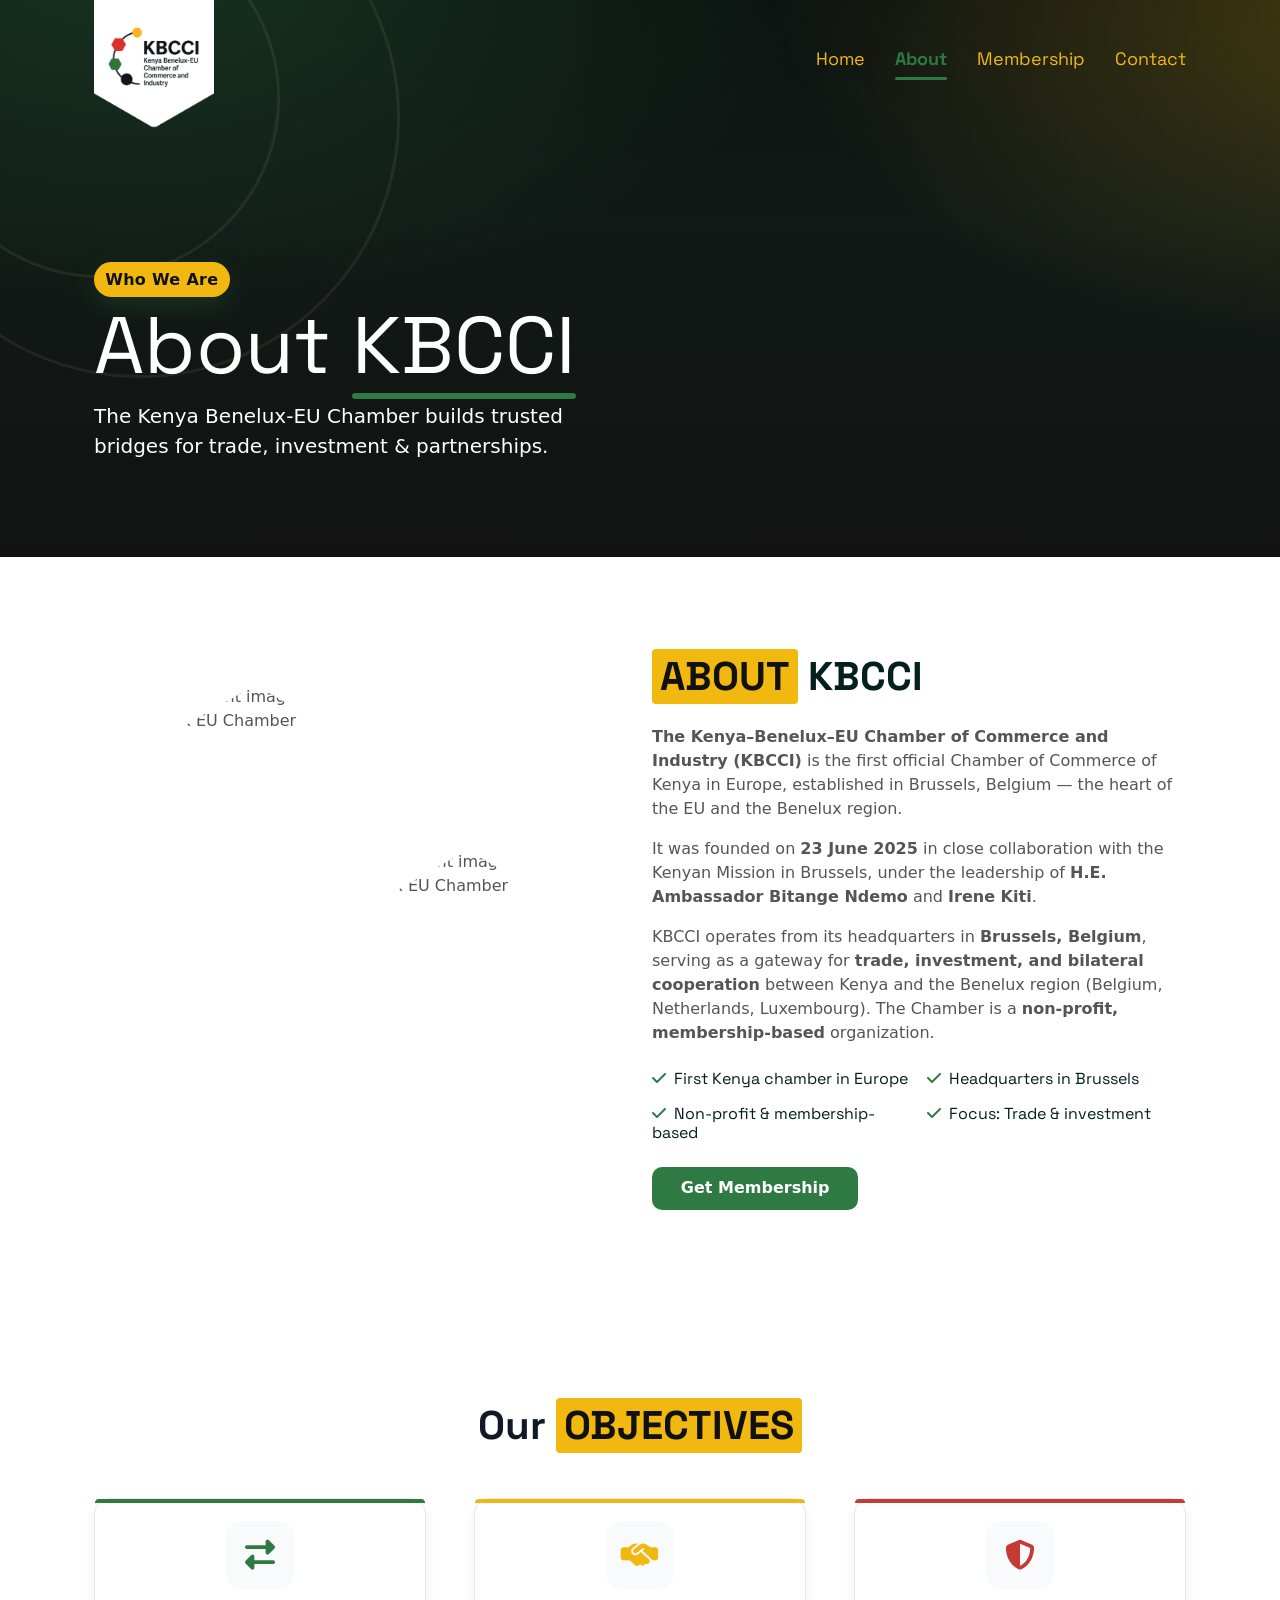
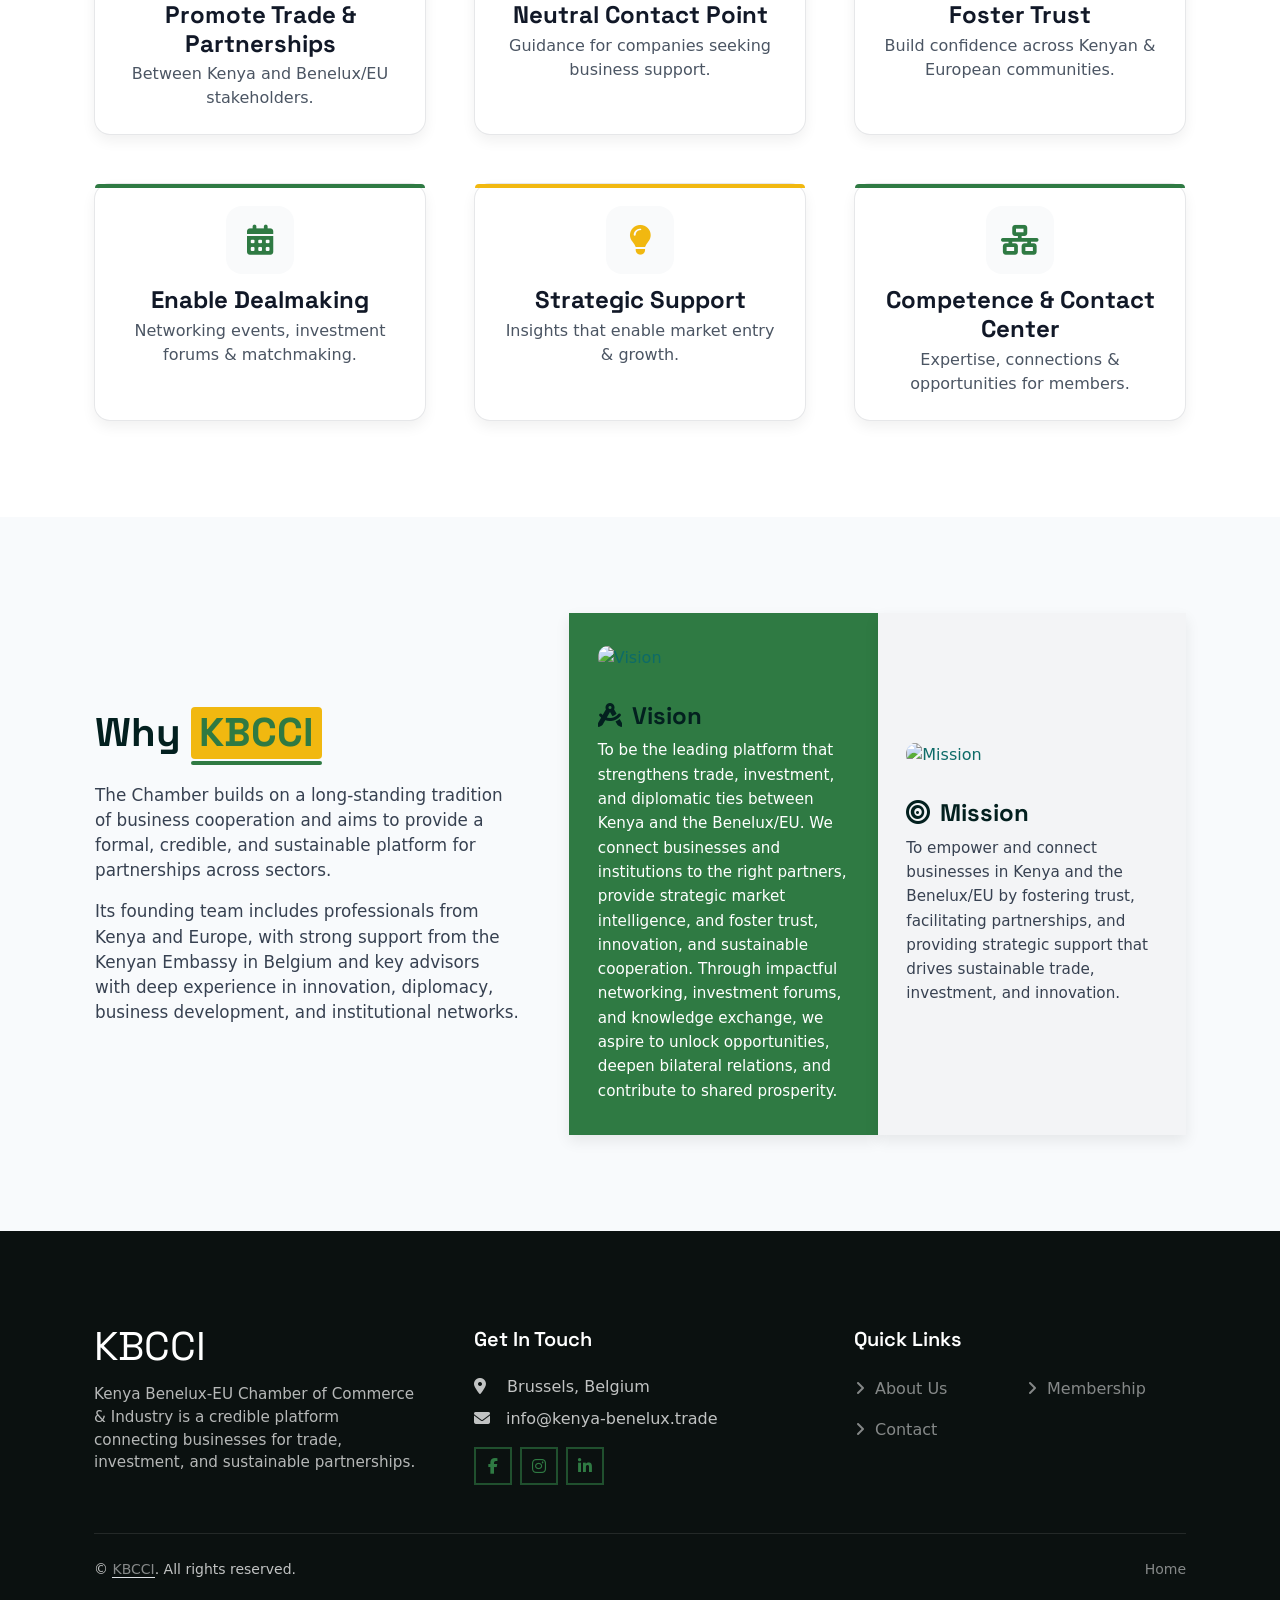
==== commit f5085089: "feat: add seo and update the navbar styling" ====
--- a/about.html
+++ b/about.html
@@ -7,14 +7,55 @@
     </title>
 
     <meta content="width=device-width, initial-scale=1.0" name="viewport" />
-    <meta content="" name="keywords" />
-    <meta content="" name="description" />
+    <meta
+      name="description"
+      content="Learn about KBCCI, the Kenya Benelux-EU Chamber of Commerce & Industry connecting Kenya with Belgium, the Netherlands, Luxembourg, and the wider EU market."
+    />
+    <meta
+      name="keywords"
+      content="about KBCCI, Kenya Benelux-EU Chamber of Commerce, Kenya Belgium business, EU trade chamber, Kenya investment support"
+    />
+    <meta
+      name="author"
+      content="Kenya Benelux-EU Chamber of Commerce & Industry"
+    />
+    <link rel="canonical" href="https://kenya-benelux.trade/about.html" />
+    <meta
+      name="robots"
+      content="index, follow, max-image-preview:large, max-snippet:-1, max-video-preview:-1"
+    />
+    <meta property="og:type" content="website" />
+    <meta property="og:site_name" content="KBCCI" />
+    <meta property="og:title" content="About KBCCI" />
+    <meta
+      property="og:description"
+      content="KBCCI connects Kenya and the Benelux-EU region through trade, investment, policy intelligence, and business networks."
+    />
+    <meta property="og:url" content="https://kenya-benelux.trade/about.html" />
+    <meta
+      property="og:image"
+      content="https://kenya-benelux.trade/img/kbcci/kbcci/images/img9.jpeg"
+    />
+    <meta property="og:locale" content="en_KE" />
+    <meta name="twitter:card" content="summary_large_image" />
+    <meta name="twitter:title" content="About KBCCI" />
+    <meta
+      name="twitter:description"
+      content="Meet the chamber supporting Kenya-Benelux-EU trade, investment, and business collaboration."
+    />
+    <meta
+      name="twitter:image"
+      content="https://kenya-benelux.trade/img/kbcci/kbcci/images/img9.jpeg"
+    />
+    <link rel="manifest" href="site.webmanifest" />
+    <meta name="theme-color" content="#17191c" />
 
     <!-- Favicon -->
     <link
       href="https://fx.iguanyalabs.com/images/kbcci/logo/kbcci-logo1.png"
       rel="icon"
     />
+    <link rel="apple-touch-icon" href="img/Proposed-Logo.png" />
 
     <!-- Google Web Fonts -->
     <link rel="preconnect" href="https://fonts.googleapis.com" />
--- a/css/style.css
+++ b/css/style.css
@@ -9,9 +9,16 @@
   --kbcci-black: #17191c;
   --kbcci-red: #c43a34;
   --kbcci-green: #2f7a43;
+  --green-100: #eaf8f2;
+  --green-500: #18a878;
+  --green-900: #084a38;
   --kbcci-yellow: #f1b810;
   --white: #ffffff;
   --ink: #0f172a;
+  --muted: #68736e;
+  --line: #dbe6e0;
+  --soft: #f6faf8;
+  --shadow: 0 30px 80px rgba(5, 47, 36, 0.14);
 }
 
 /* ---------- BASE & UTILITY ---------- */
@@ -196,25 +203,172 @@
   color: var(--bs-white);
   background: var(--bs-primary);
 }
+.navbar.nav-theme-light {
+  background: rgba(255, 255, 255, 0.98);
+  border-bottom: 1px solid rgba(17, 24, 39, 0.08);
+}
+
+.navbar.nav-theme-light .navbar-toggler {
+  border: 1px solid rgba(47, 122, 67, 0.45);
+  background: rgba(255, 255, 255, 0.9);
+}
+
+.navbar.nav-theme-light .navbar-toggler-icon {
+  background-image: url("data:image/svg+xml,%3csvg xmlns='http://www.w3.org/2000/svg' viewBox='0 0 30 30'%3e%3cpath stroke='%232f7a43' stroke-linecap='round' stroke-width='2.4' d='M4 7h22M4 15h22M4 23h22'/%3e%3c/svg%3e") !important;
+}
+
+.navbar.nav-theme-light .navbar-collapse {
+  background: rgba(255, 255, 255, 0.99);
+  border: 1px solid rgba(17, 24, 39, 0.05);
+  box-shadow: 0 12px 24px rgba(15, 23, 42, 0.12);
+}
+
+.navbar.nav-theme-light .navbar-nav .nav-link {
+  color: var(--kbcci-green);
+}
+
+.navbar.nav-theme-light .navbar-nav .nav-link:hover,
+.navbar.nav-theme-light .navbar-nav .nav-link.active {
+  background: rgba(47, 122, 67, 0.08);
+  color: var(--kbcci-green);
+}
+
+.navbar.nav-theme-dark {
+  background: transparent;
+  border-bottom: 0;
+  box-shadow: none !important;
+}
+
+.navbar.nav-theme-dark .navbar-toggler {
+  border: 1px solid rgba(255, 255, 255, 0.4);
+  background: rgba(255, 255, 255, 0.06);
+}
+
+.navbar.nav-theme-dark .navbar-toggler-icon {
+  background-image: url("data:image/svg+xml,%3csvg xmlns='http://www.w3.org/2000/svg' viewBox='0 0 30 30'%3e%3cpath stroke='%23ffffff' stroke-linecap='round' stroke-width='2.4' d='M4 7h22M4 15h22M4 23h22'/%3e%3c/svg%3e") !important;
+}
+
+.navbar.nav-theme-dark .navbar-collapse {
+  background: rgba(11, 17, 16, 0.92);
+  border: 1px solid rgba(255, 255, 255, 0.08);
+  box-shadow: 0 12px 24px rgba(15, 23, 42, 0.2);
+}
+
+.navbar.nav-theme-dark .navbar-nav .nav-link {
+  color: #fff;
+}
+
+.navbar.nav-theme-dark .navbar-nav .nav-link:hover,
+.navbar.nav-theme-dark .navbar-nav .nav-link.active {
+  background: rgba(255, 255, 255, 0.08);
+  color: #fff;
+}
+
 @media (max-width: 991.98px) {
+  .navbar {
+    position: fixed;
+    top: 0;
+    left: 0;
+    right: 0;
+    z-index: 1050;
+    backdrop-filter: blur(8px);
+  }
+
+  .navbar .navbar-brand {
+    position: relative;
+    z-index: 2;
+  }
+
+  .navbar .navbar-toggler {
+    padding: 0.5rem 0.65rem;
+    box-shadow: none;
+  }
+
+  .navbar .navbar-toggler:focus {
+    box-shadow: none;
+  }
+
+  .navbar .navbar-toggler-icon {
+    width: 1.35rem;
+    height: 1.35rem;
+  }
+
+  .navbar-collapse {
+    width: 100%;
+    margin-top: 0.75rem;
+    padding: 0.6rem 0.8rem 0.8rem;
+    border-radius: 12px;
+    display: none;
+  }
+
+  .navbar-collapse.show,
+  .navbar-collapse.collapsing {
+    display: block;
+    position: relative;
+    z-index: 2;
+  }
+
+  .navbar .navbar-nav {
+    width: 100%;
+    padding: 0.25rem 0;
+    display: flex;
+    flex-direction: column;
+  }
+
   .navbar .navbar-nav .nav-link {
     margin-left: 0;
-    padding: 10px 12px;
+    padding: 0.75rem 0.8rem;
     border-radius: 10px;
-  }
-  .navbar .navbar-nav .nav-link.active {
-    background: rgba(47, 122, 67, 0.1);
-  }
+    font-weight: 600;
+    font-size: 1rem;
+    line-height: 1.3;
+    display: block;
+    width: 100%;
+  }
+
   .navbar .navbar-nav .nav-link.active::after {
-    left: 0;
-    right: auto;
-    top: 10px;
-    bottom: 10px;
-    width: 4px;
-    height: auto;
+    display: none;
+  }
+
+  .hero-header,
+  .membership-hero,
+  .kbcci-about-hero,
+  .kbcci-contact-hero {
+    margin-top: 0;
+    padding-top: 118px;
+    position: relative;
+    z-index: 1;
+  }
+
+  .hero-header .container,
+  .hero-header .row,
+  .hero-header .container > .row,
+  .membership-hero .container,
+  .kbcci-about-hero .container,
+  .kbcci-contact-hero .container,
+  .hero-content {
+    position: relative;
+    z-index: 2;
   }
 }
 @media (min-width: 992px) {
+  .navbar.nav-theme-light .navbar-collapse,
+  .navbar.nav-theme-dark .navbar-collapse {
+    background: transparent;
+    border: 0;
+    box-shadow: none;
+  }
+
+  .navbar.nav-theme-dark .navbar-nav .nav-link {
+    color: var(--kbcci-yellow);
+  }
+
+  .navbar.nav-theme-dark .navbar-nav .nav-link:hover,
+  .navbar.nav-theme-dark .navbar-nav .nav-link.active {
+    background: transparent;
+    color: var(--kbcci-green);
+  }
+
   .navbar .nav-item .dropdown-menu {
     display: block;
     border: none;
@@ -235,7 +389,7 @@
 /* ---------- HERO (base + shared) ---------- */
 .hero-header {
   margin-top: -120px;
-  padding-top: 150px;
+  padding-top: 216px;
   background: url(../img/hero-bg.jpg) top center no-repeat;
   background-size: cover;
   position: relative;
@@ -310,7 +464,7 @@
   transform: rotate(30deg);
   box-shadow: 0 4px 16px rgba(0, 0, 0, 0.2);
 }
-.node--red {
+.node--kbcci-red {
   background: var(--kbcci-red);
   top: 18%;
   left: 36%;
@@ -322,7 +476,7 @@
   left: 14%;
   animation: floatN 10s ease-in-out infinite 0.2s;
 }
-.node--yellow {
+.node--kbcci-yellow {
   background: var(--kbcci-yellow);
   top: 8%;
   left: 68%;
@@ -757,6 +911,65 @@
   box-shadow: 0 8px 18px rgba(0, 0, 0, 0.08);
 }
 
+@media (max-width: 575.98px) {
+  .about-section {
+    padding-top: 1.5rem;
+    padding-bottom: 1.5rem;
+  }
+
+  .about-section .row.g-3 {
+    display: block;
+  }
+
+  .about-section .row.g-3 .col-6 {
+    display: block;
+    width: 100%;
+    max-width: 100%;
+    flex: 0 0 100%;
+  }
+
+  .about-img-card,
+  .about-img-card.about-img-tall {
+    height: 220px;
+    margin-bottom: 0.5rem;
+  }
+
+  .about-ribbon {
+    min-height: 52px;
+    height: auto;
+    margin-top: 0.5rem;
+    font-size: 0.9rem;
+  }
+
+  .about-heading {
+    margin-bottom: 0.75rem !important;
+    font-size: clamp(2rem, 8vw, 2.5rem);
+  }
+
+  .about-lead {
+    margin-bottom: 0.8rem !important;
+    font-size: 0.96rem;
+    line-height: 1.6;
+  }
+
+  #kbcci-feature-cards {
+    row-gap: 12px;
+    margin-top: 10px;
+  }
+
+  .feature-card {
+    padding: 14px 12px;
+  }
+
+  .feature-card h6 {
+    font-size: 0.98rem;
+  }
+
+  .feature-card p {
+    font-size: 0.82rem;
+  }
+}
+
 /* ---------- FEATURE CARDS ---------- */
 #kbcci-feature-cards {
   row-gap: 24px;
@@ -1028,11 +1241,48 @@
   }
 }
 
+@media (max-width: 575.98px) {
+  .hero-header,
+  .membership-hero,
+  .kbcci-about-hero,
+  .kbcci-contact-hero {
+    padding-top: 112px;
+  }
+
+  .hero--kbcci .container {
+    padding-bottom: 0.5rem;
+  }
+
+  .kbcci-title {
+    font-size: clamp(2.5rem, 11vw, 3.2rem);
+    line-height: 1.08;
+    margin-bottom: 0.7rem;
+  }
+
+  .kbcci-sub {
+    font-size: 0.96rem;
+    margin-bottom: 0.9rem;
+  }
+
+  .hero-header .header-carousel .item img {
+    height: 420px;
+  }
+
+  .hero-header .header-carousel .caption {
+    width: 86%;
+    padding: 10px 12px;
+  }
+
+  .hero-header .header-carousel .caption .meta {
+    font-size: 0.8rem;
+  }
+}
+
 /* ---------- ABOUT HERO (page) ---------- */
 .kbcci-about-hero {
   position: relative;
-  margin-top: -120px;
-  padding-top: 150px;
+  margin-top: 0;
+  padding-top: 120px;
   color: #fff;
   overflow: hidden;
   background:
@@ -1246,8 +1496,8 @@
 /* ---------- MEMBERSHIP HERO ---------- */
 .membership-hero {
   position: relative;
-  margin-top: -120px;
-  padding-top: 150px;
+  margin-top: 0;
+  padding-top: 120px;
   color: #fff;
   overflow: hidden;
   background:
@@ -1758,8 +2008,8 @@
 /* ---------- CONTACT HERO ---------- */
 .kbcci-contact-hero {
   position: relative;
-  margin-top: -120px;
-  padding-top: 150px;
+  margin-top: 0;
+  padding-top: 120px;
   color: #fff;
   overflow: hidden;
   background:
@@ -1909,10 +2159,29 @@
 }
 @media (max-width: 575.98px) {
   .kbcci-contact-hero {
-    padding-top: 120px;
+    padding-top: 112px;
   }
   .kbcci-contact-hero .hero-headline {
     font-size: clamp(2.2rem, 9.6vw, 3.2rem) !important;
+  }
+
+  .contact-form-section {
+    padding-top: 2rem;
+    padding-bottom: 2.25rem;
+  }
+
+  .contact-form-section .text-center {
+    margin-top: 0.35rem;
+  }
+
+  .contact-form-note {
+    margin-bottom: 1rem !important;
+    font-size: 0.92rem;
+    line-height: 1.6;
+  }
+
+  .contact-form-card {
+    padding: 16px 14px;
   }
 }
 
@@ -2379,14 +2648,33 @@
 
 /* ---------- Responsive ---------- */
 @media (max-width: 600px) {
+  .hex-grid {
+    padding: 0.25rem 0 0.75rem;
+  }
+
   .hex-stack {
-    max-width: 360px;
+    max-width: 420px;
+    width: min(88vw, 420px);
+  }
+
+  .hex-item {
+    width: 62%;
+  }
+
+  .hex-bottom-right {
+    left: 41%;
+    top: 33%;
   }
 }
 
 @media (max-width: 400px) {
   .hex-stack {
-    max-width: 290px;
+    max-width: 320px;
+    width: min(82vw, 320px);
+  }
+
+  .hex-item {
+    width: 64%;
   }
 }
 
@@ -2483,5 +2771,641 @@
   .kbcci-global-card__logo {
     border-radius: 9px;
   }
-
-}
+}
+
+ /* membership cards  */
+
+button,
+a {
+  font: inherit;
+}
+
+.ecosystem-section {
+  position: relative;
+  overflow: hidden;
+  padding: 110px 24px;
+  background:
+    linear-gradient(rgba(255, 255, 255, 0.94), rgba(255, 255, 255, 0.94)),
+    repeating-linear-gradient(
+      90deg,
+      transparent 0,
+      transparent 79px,
+      rgba(15, 123, 89, 0.06) 80px
+    ),
+    repeating-linear-gradient(
+      0deg,
+      transparent 0,
+      transparent 79px,
+      rgba(15, 123, 89, 0.06) 80px
+    );
+}
+
+.ecosystem-section::before {
+  content: "";
+  position: absolute;
+  width: 520px;
+  height: 520px;
+  right: -180px;
+  top: -120px;
+  border-radius: 50%;
+  background: radial-gradient(
+    circle at center,
+    rgba(244, 197, 66, 0.22),
+    transparent 58%
+  );
+  animation: drift 8s ease-in-out infinite;
+}
+
+.ecosystem-section::after {
+  content: "";
+  position: absolute;
+  width: 260px;
+  height: 260px;
+  left: -100px;
+  bottom: -60px;
+  border-radius: 50%;
+  border: 1px solid rgba(207, 63, 69, 0.15);
+  animation: drift 10s ease-in-out infinite reverse;
+}
+
+@keyframes drift {
+  0%,
+  100% {
+    transform: translateY(0) rotate(0deg);
+  }
+  50% {
+    transform: translateY(-20px) rotate(7deg);
+  }
+}
+
+.ecosystem-wrap {
+  width: min(1240px, 100%);
+  margin: 0 auto;
+  position: relative;
+  z-index: 1;
+}
+
+.intro {
+  display: grid;
+  grid-template-columns: 1.1fr 0.9fr;
+  gap: 40px;
+  align-items: end;
+  margin-bottom: 58px;
+}
+
+.intro-kicker {
+  display: inline-flex;
+  align-items: center;
+  gap: 12px;
+  margin-bottom: 16px;
+  color: var(--kbcci-green);
+  font-size: 0.78rem;
+  font-weight: 800;
+  letter-spacing: 0.13em;
+  text-transform: uppercase;
+}
+
+.intro-kicker::before {
+  content: "";
+  width: 42px;
+  height: 3px;
+  border-radius: 999px;
+  background: linear-gradient(90deg, var(--kbcci-yellow), var(--kbcci-red));
+}
+
+.intro h2 {
+  margin: 0;
+  max-width: 720px;
+  color: var(--kbcci-green);
+  font-size: clamp(2.5rem, 5vw, 5.2rem);
+  line-height: 0.95;
+  letter-spacing: -0.06em;
+}
+
+.intro p {
+  margin: 0;
+  max-width: 500px;
+  color: var(--muted);
+  font-size: 1.02rem;
+  line-height: 1.8;
+}
+
+.ecosystem-board {
+  position: relative;
+  display: grid;
+  grid-template-columns: 250px minmax(0, 1fr);
+  gap: 28px;
+  min-height: 720px;
+}
+
+.category-rail {
+  position: relative;
+  padding: 20px 0;
+}
+
+.category-rail::before {
+  content: "";
+  position: absolute;
+  left: 31px;
+  top: 42px;
+  bottom: 42px;
+  width: 2px;
+  background: linear-gradient(
+    to bottom,
+    rgba(15, 123, 89, 0.1),
+    rgba(15, 123, 89, 0.35),
+    rgba(15, 123, 89, 0.1)
+  );
+}
+
+.category-node {
+  position: relative;
+  width: 100%;
+  border: 0;
+  background: transparent;
+  display: grid;
+  grid-template-columns: 64px 1fr;
+  align-items: center;
+  gap: 16px;
+  padding: 15px 8px 15px 0;
+  text-align: left;
+  cursor: pointer;
+  color: var(--muted);
+  transition: 0.3s ease;
+}
+
+.category-node + .category-node {
+  margin-top: 28px;
+}
+
+.node-orb {
+  position: relative;
+  z-index: 1;
+  width: 64px;
+  height: 64px;
+  display: grid;
+  place-items: center;
+  border-radius: 50%;
+  color: var(--kbcci-green);
+  background: var(--white);
+  border: 1px solid var(--line);
+  box-shadow: 0 10px 30px rgba(5, 47, 36, 0.08);
+  font-weight: 900;
+  transition: 0.3s ease;
+}
+
+.node-orb::after {
+  content: "";
+  position: absolute;
+  inset: -7px;
+  border-radius: 50%;
+  border: 1px solid transparent;
+  transition: 0.3s ease;
+}
+
+.category-node strong {
+  display: block;
+  color: var(--kbcci-green);
+  font-size: 0.96rem;
+  line-height: 1.3;
+}
+
+.category-node small {
+  display: block;
+  margin-top: 5px;
+  font-size: 0.75rem;
+  line-height: 1.4;
+}
+
+.category-node:hover {
+  transform: translateX(5px);
+}
+
+.category-node.active .node-orb {
+  color: var(--kbcci-green);
+  background: var(--kbcci-yellow);
+  border-color: var(--kbcci-yellow);
+  transform: scale(1.06);
+}
+
+.category-node.active .node-orb::after {
+  border-color: rgba(244, 197, 66, 0.55);
+  animation: pulseRing 1.8s ease-out infinite;
+}
+
+.category-node.active strong {
+  color: var(--kbcci-green);
+}
+
+@keyframes pulseRing {
+  0% {
+    transform: scale(0.88);
+    opacity: 0.8;
+  }
+  100% {
+    transform: scale(1.25);
+    opacity: 0;
+  }
+}
+
+.feature-stage {
+  position: relative;
+  min-width: 0;
+}
+
+.package-card {
+  display: none;
+  position: relative;
+  min-height: 720px;
+  padding: 46px;
+  border-radius: 36px;
+  background: var(--kbcci-green);
+  color: var(--white);
+  box-shadow: var(--shadow);
+  overflow: hidden;
+  animation: reveal 0.5s ease both;
+}
+
+.package-card.active {
+  display: flex;
+  flex-direction: column;
+}
+
+@keyframes reveal {
+  from {
+    opacity: 0;
+    transform: translateY(18px) scale(0.99);
+  }
+  to {
+    opacity: 1;
+    transform: translateY(0) scale(1);
+  }
+}
+
+.package-card::before {
+  content: "";
+  position: absolute;
+  width: 360px;
+  height: 360px;
+  right: -120px;
+  top: -120px;
+  border-radius: 50%;
+  background: radial-gradient(
+    circle,
+    rgba(255, 255, 255, 0.12),
+    transparent 64%
+  );
+}
+
+.package-card::after {
+  content: "";
+  position: absolute;
+  width: 180px;
+  height: 180px;
+  left: -60px;
+  bottom: -50px;
+  border-radius: 50%;
+  background: rgba(207, 63, 69, 0.12);
+}
+
+.card-head {
+  position: relative;
+  z-index: 1;
+  display: flex;
+  justify-content: space-between;
+  align-items: flex-start;
+  gap: 26px;
+}
+
+.package-code {
+  margin-bottom: 12px;
+  color: var(--kbcci-yellow);
+  font-size: 0.77rem;
+  font-weight: 800;
+  letter-spacing: 0.15em;
+  text-transform: uppercase;
+}
+
+.package-card h3 {
+  margin: 0;
+  max-width: 680px;
+  font-size: clamp(2.2rem, 4vw, 4.5rem);
+  line-height: 0.98;
+  letter-spacing: -0.05em;
+  color: var(--green-100);
+}
+
+/* .benefit-count {
+  flex: 0 0 auto;
+  width: 84px;
+  height: 84px;
+  display: grid;
+  place-items: center;
+  border-radius: 28px;
+  color: var(--kbcci-green);
+  background: var(--kbcci-yellow);
+  font-size: 1.5rem;
+  font-weight: 900;
+  transform: rotate(5deg);
+} */
+
+.benefit-count {
+  flex: 0 0 auto;
+  min-width: 120px;
+  height: 72px;
+  padding: 0 20px;
+
+  display: flex;
+  align-items: center;
+  justify-content: center;
+
+  border-radius: 999px;
+  background: var(--kbcci-yellow);
+  color: var(--kbcci-green);
+
+  font-size: 1.25rem;
+  font-weight: 900;
+  line-height: 1;
+  white-space: nowrap;
+
+  transform: rotate(5deg);
+  box-shadow: 0 8px 20px rgba(0, 0, 0, 0.12);
+}
+
+.card-intro {
+  position: relative;
+  z-index: 1;
+  max-width: 650px;
+  margin: 24px 0 34px;
+  color: rgba(255, 255, 255, 0.7);
+  line-height: 1.75;
+}
+
+.benefit-cloud {
+  position: relative;
+  z-index: 1;
+  display: grid;
+  grid-template-columns: repeat(2, minmax(0, 1fr));
+  gap: 12px;
+  margin-bottom: 34px;
+}
+
+.benefit-pill {
+  position: relative;
+  min-height: 82px;
+  padding: 18px 18px 18px 48px;
+  display: flex;
+  align-items: center;
+  border-radius: 20px;
+  color: rgba(255, 255, 255, 0.85);
+  background: rgba(255, 255, 255, 0.075);
+  border: 1px solid rgba(255, 255, 255, 0.1);
+  line-height: 1.5;
+  font-size: 0.9rem;
+  transition: 0.25s ease;
+}
+
+.benefit-pill::before {
+  content: "";
+  position: absolute;
+  left: 18px;
+  width: 13px;
+  height: 13px;
+  border-radius: 50%;
+  background: var(--kbcci-yellow);
+  box-shadow: 0 0 0 5px rgba(244, 197, 66, 0.1);
+}
+
+.benefit-pill:hover {
+  transform: translateY(-3px);
+  background: rgba(255, 255, 255, 0.11);
+}
+
+.card-footer {
+  position: relative;
+  z-index: 1;
+  margin-top: auto;
+  padding-top: 28px;
+  border-top: 1px solid rgba(255, 255, 255, 0.12);
+  display: grid;
+  grid-template-columns: minmax(0, 1fr) auto;
+  gap: 28px;
+  align-items: center;
+}
+
+.partner-label {
+  margin-bottom: 13px;
+  color: rgba(255, 255, 255, 0.48);
+  font-size: 0.72rem;
+  font-weight: 800;
+  letter-spacing: 0.13em;
+  text-transform: uppercase;
+}
+
+.logo-marquee {
+  position: relative;
+  overflow: hidden;
+  max-width: 630px;
+  mask-image: linear-gradient(
+    90deg,
+    transparent,
+    #000 8%,
+    #000 92%,
+    transparent
+  );
+}
+
+.logo-track {
+  display: flex;
+  width: max-content;
+  gap: 12px;
+  animation: marquee 18s linear infinite;
+}
+
+.logo-marquee:hover .logo-track {
+  animation-play-state: paused;
+}
+
+@keyframes marquee {
+  to {
+    transform: translateX(-50%);
+  }
+}
+
+.logo-box {
+  min-width: 118px;
+  height: 58px;
+  padding: 0 18px;
+  display: grid;
+  place-items: center;
+  border-radius: 15px;
+  color: rgba(255, 255, 255, 0.75);
+  background: rgba(255, 255, 255, 0.08);
+  border: 1px solid rgba(255, 255, 255, 0.11);
+  font-size: 0.74rem;
+  font-weight: 900;
+  letter-spacing: 0.04em;
+}
+
+.apply-button {
+  display: inline-flex;
+  align-items: center;
+  gap: 14px;
+  max-width: 100%;
+  padding: 16px 18px 16px 22px;
+  border-radius: 999px;
+  color: var(--kbcci-green);
+  background: var(--white);
+  text-decoration: none;
+  font-weight: 800;
+  white-space: nowrap;
+  transition: 0.3s ease;
+}
+
+.apply-button span {
+  width: 36px;
+  height: 36px;
+  flex: 0 0 36px;
+  display: grid;
+  place-items: center;
+  border-radius: 50%;
+  background: var(--kbcci-yellow);
+  transition: 0.3s ease;
+}
+
+.apply-button:hover {
+  transform: translateY(-3px);
+  background: var(--green-100);
+}
+
+.apply-button:hover span {
+  transform: rotate(45deg);
+}
+
+.mobile-tabs {
+  display: none;
+}
+
+@media (max-width: 980px) {
+  .intro {
+    grid-template-columns: 1fr;
+  }
+
+  .ecosystem-board {
+    grid-template-columns: 1fr;
+  }
+
+  .category-rail {
+    display: none;
+  }
+
+  .mobile-tabs {
+    display: flex;
+    overflow-x: auto;
+    gap: 10px;
+    padding-bottom: 14px;
+    margin-bottom: 20px;
+  }
+
+  .mobile-tab {
+    flex: 0 0 auto;
+    border: 1px solid var(--line);
+    border-radius: 999px;
+    padding: 11px 16px;
+    background: var(--white);
+    color: var(--kbcci-green);
+    font-weight: 800;
+    cursor: pointer;
+  }
+
+  .mobile-tab.active {
+    color: var(--white);
+    background: var(--kbcci-green);
+    border-color: var(--kbcci-green);
+  }
+}
+
+@media (max-width: 720px) {
+  .ecosystem-section {
+    padding: 78px 16px;
+  }
+
+  .package-card {
+    min-height: auto;
+    padding: 30px 20px;
+    border-radius: 26px;
+  }
+
+  .card-head {
+    align-items: center;
+  }
+
+  .benefit-count {
+    width: 58px;
+    height: 58px;
+    border-radius: 18px;
+    font-size: 1rem;
+  }
+
+  .benefit-cloud {
+    grid-template-columns: 1fr;
+  }
+
+  .card-footer {
+    grid-template-columns: 1fr;
+  }
+
+  .apply-button {
+    justify-content: center;
+    width: 100%;
+    min-width: 0;
+    gap: 10px;
+    padding: 14px 14px 14px 18px;
+    white-space: normal;
+    text-align: center;
+    line-height: 1.25;
+  }
+}
+
+@media (max-width: 420px) {
+  .apply-button {
+    font-size: 0.9rem;
+    padding: 12px 12px 12px 16px;
+    justify-content: start;
+  }
+
+  .apply-button span {
+    width: 32px;
+    height: 32px;
+    flex-basis: 32px;
+  }
+}
+
+@media (prefers-reduced-motion: reduce) {
+  *,
+  *::before,
+  *::after {
+    animation: none !important;
+    transition: none !important;
+  }
+}
+
+@media (min-width: 992px) {
+  .hero-header,
+  .membership-hero,
+  .kbcci-about-hero,
+  .kbcci-contact-hero {
+    margin-top: -120px;
+    padding-top: 216px;
+  }
+}
+
+@media (max-width: 991.98px) {
+  .hero-header,
+  .membership-hero,
+  .kbcci-about-hero,
+  .kbcci-contact-hero {
+    margin-top: 0;
+    padding-top: 140px;
+  }
+}
